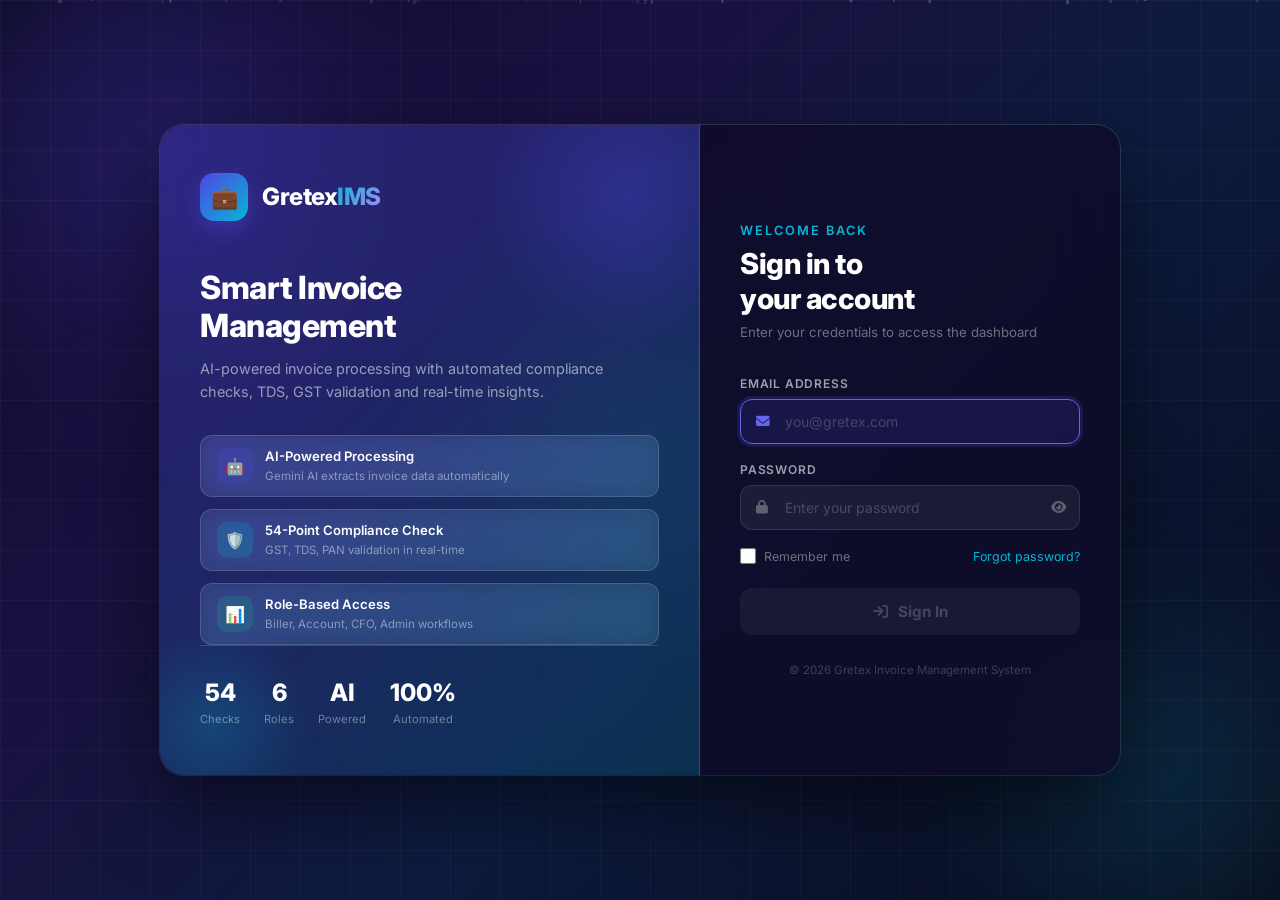
==== account.html @ a1116943 "Add files via upload" ====
<!DOCTYPE html>
<html lang="en">
<head>
  <meta charset="UTF-8"/>
  <meta name="viewport" content="width=device-width, initial-scale=1.0"/>
  <title>Account Dashboard — Gretex</title>

  <link href="https://fonts.googleapis.com/css2?family=Inter:wght@300;400;500;600;700;800&display=swap" rel="stylesheet"/>
  <link href="https://cdnjs.cloudflare.com/ajax/libs/font-awesome/6.4.0/css/all.min.css" rel="stylesheet"/>
  <link href="https://cdn.datatables.net/1.13.6/css/dataTables.bootstrap5.min.css" rel="stylesheet"/>
  <link href="css/style.css" rel="stylesheet"/>

  <style>
    /* ── Basic Section & Modals ── */
    .section { display: none; }
    .section.active { display: block; }

    .modal-box.large { max-width: 900px; }

    /* ── Invoice Detail Tabs ── */
    .detail-tabs {
      display      : flex;
      gap          : 4px;
      padding      : 16px 20px 0;
      border-bottom: 1px solid var(--gray-200);
      background   : var(--gray-50);
      flex-wrap    : wrap;
    }

    .detail-tab {
      padding      : 8px 16px;
      border-radius: 8px 8px 0 0;
      font-size    : 0.82rem;
      font-weight  : 500;
      cursor       : pointer;
      border       : 1px solid transparent;
      color        : var(--gray-600);
      transition   : var(--transition);
      background   : transparent;
    }

    .detail-tab.active {
      background         : var(--white);
      color              : var(--primary);
      border-color       : var(--gray-200);
      border-bottom-color: var(--white);
      font-weight        : 600;
    }

    .detail-tab-content { display: none; }
    .detail-tab-content.active { display: block; }

    /* ── Dashboard Layout ── */
    .dashboard-grid {
      display              : grid;
      grid-template-columns: 1fr 360px;
      gap                  : 16px;
    }

    @media (max-width: 1024px) {
      .dashboard-grid { grid-template-columns: 1fr; }
    }

    /* ── Action Buttons ── */
    .queue-action-btn {
      display      : inline-flex;
      align-items  : center;
      gap          : 5px;
      padding      : 5px 12px;
      border-radius: 6px;
      font-size    : 0.78rem;
      font-weight  : 600;
      cursor       : pointer;
      border       : none;
      transition   : opacity 0.15s, transform 0.1s;
    }

    .queue-action-btn:hover  { opacity: 0.88; transform: translateY(-1px); }
    .queue-action-btn:active { transform: translateY(0); }

    .btn-approve { background: #34a853; color: #fff; }
    .btn-reject  { background: #ea4335; color: #fff; }

    /* ── Reject Modal Textarea ── */
    #rejectReason {
      width        : 100%;
      resize       : vertical;
      font-size    : 0.85rem;
      padding      : 10px 12px;
      border       : 1.5px solid var(--gray-300);
      border-radius: 8px;
      font-family  : 'Inter', sans-serif;
      outline      : none;
      min-height   : 100px;
      transition   : border-color 0.2s;
    }

    #rejectReason:focus {
      border-color: #ea4335;
      box-shadow  : 0 0 0 3px rgba(234,67,53,0.1);
    }

    .reject-modal-header {
      background: linear-gradient(135deg, #c62828, #8b0000);
    }

    /* =========================================
       ✨ MODERN UI STYLES (UPDATED) ✨
       ========================================= */

    /* ── 1. Queue Stats Mini Row (Top Cards) ── */
    .queue-stats-row {
      display      : flex;
      gap          : 16px; 
      flex-wrap    : wrap;
      margin-bottom: 24px;
    }

    .queue-mini-stat {
      flex          : 1;
      min-width     : 120px;
      padding       : 16px 20px;
      border-radius : 12px; 
      background    : var(--white);
      border        : 1px solid rgba(0,0,0,0.05); 
      box-shadow    : 0 4px 12px rgba(0,0,0,0.03); 
      text-align    : center;
      transition    : transform 0.2s ease, box-shadow 0.2s ease;
    }

    .queue-mini-stat:hover {
      transform : translateY(-3px);
      box-shadow: 0 8px 16px rgba(0,0,0,0.06);
    }

    .queue-mini-stat .mini-val {
      font-size  : 1.8rem; 
      font-weight: 800;
      line-height: 1.2;
    }

    .queue-mini-stat .mini-label {
      font-size     : 0.8rem;
      font-weight   : 600;
      color         : var(--gray-500);
      margin-top    : 6px;
      text-transform: uppercase;
      letter-spacing: 0.5px;
    }

    .mini-val.pending  { color: #f9a825; }
    .mini-val.approved { color: #34a853; }
    .mini-val.rejected { color: #ea4335; }
    .mini-val.total    { color: var(--primary); }

    /* ── 2. Modern Filter Tabs (Pill style) ── */
    .filter-tabs {
      display      : flex;
      gap          : 6px;
      background   : var(--gray-50);
      padding      : 4px;
      border-radius: 8px;
      border       : 1px solid var(--gray-200);
    }

    .filter-tab, .filter-tab-q, .filter-tab-c {
      padding      : 6px 16px;
      border-radius: 6px;
      font-size    : 0.82rem;
      font-weight  : 500;
      cursor       : pointer;
      border       : none;
      color        : var(--gray-600);
      background   : transparent;
      transition   : all 0.2s ease;
    }

    .filter-tab:hover, .filter-tab-q:hover, .filter-tab-c:hover {
      background: rgba(0,0,0,0.04);
    }

    .filter-tab.active, .filter-tab-q.active, .filter-tab-c.active {
      background : var(--white);
      color      : var(--primary); 
      font-weight: 600;
      box-shadow : 0 2px 6px rgba(0,0,0,0.08);
    }

    /* ── 3. Table Rows & Spacing ── */
    .data-table tbody tr {
      transition: background-color 0.15s ease;
    }
    
    .data-table tbody tr:hover {
      background-color: #f8faff; 
    }

    .data-table td, .data-table th {
      padding       : 14px 16px; 
      vertical-align: middle;
    }

    /* ── 4. Soft Premium Status Badges ── */
    .queue-status-badge {
      display       : inline-flex;
      align-items   : center;
      padding       : 4px 12px;
      border-radius : 20px; 
      font-size     : 0.75rem;
      font-weight   : 600;
      letter-spacing: 0.3px;
    }

    .status-pending  { background: #fff8e1; color: #f57f17; border: 1px solid #ffe082; }
    .status-approved { background: #e8f5e9; color: #2e7d32; border: 1px solid #c8e6c9; }
    .status-rejected { background: #ffebee; color: #c62828; border: 1px solid #ffcdd2; }
    .status-sent     { background: #e3f2fd; color: #1565c0; border: 1px solid #bbdefb; }

    /* ── 5. Tracking Timeline ── */
    .tracking-wrapper {
      background: #fff;
      padding: 24px 20px 10px;
      border-radius: 12px;
      border: 1px solid var(--gray-200);
      margin-bottom: 10px;
      box-shadow: 0 2px 8px rgba(0,0,0,0.02);
    }

    .tracking-container {
      display: flex;
      justify-content: space-between;
      align-items: flex-start;
      position: relative;
      width: 100%;
    }

    .track-step {
      flex: 1;
      text-align: center;
      position: relative;
      z-index: 1;
    }

    .track-step::before {
      content: "";
      position: absolute;
      top: 15px;
      left: -50%;
      width: 100%;
      height: 3px;
      background: #e5e7eb;
      z-index: -1;
      transition: all 0.3s ease;
    }
    .track-step:first-child::before { display: none; }

    .track-icon {
      width: 32px;
      height: 32px;
      border-radius: 50%;
      background: #fff;
      border: 3px solid #e5e7eb;
      display: flex;
      align-items: center;
      justify-content: center;
      margin: 0 auto 10px;
      color: transparent; 
      font-size: 12px;
      transition: all 0.3s ease;
    }

    .track-step.completed .track-icon { background: #10b981; border-color: #10b981; color: #fff; }
    .track-step.completed::before { background: #10b981; }
    .track-step.active .track-icon { background: #4f46e5; border-color: #4f46e5; color: #fff; box-shadow: 0 0 0 4px rgba(79, 70, 229, 0.2); }
    .track-step.active::before { background: #10b981; }
    .track-step.rejected .track-icon { background: #ef4444; border-color: #ef4444; color: #fff; }
    .track-text h6 { font-size: 0.75rem; margin: 0 0 4px 0; color: var(--gray-800); font-weight: 600; }
    .track-text p { font-size: 0.65rem; margin: 0; color: var(--gray-500); line-height: 1.2; }

    .completed-card {
      background: var(--white); border: 1px solid var(--gray-200); border-radius: var(--border-radius);
      padding: 16px 20px; margin-bottom: 10px; display: flex; align-items: center; gap: 16px; cursor: pointer;
    }
    .completed-card:hover { border-color: var(--primary); }
    .completed-card.approved { border-left: 4px solid var(--secondary); }
    .completed-card.rejected { border-left: 4px solid var(--danger); }
  </style>
</head>

<body>
<div class="app-wrapper">

  <aside class="sidebar" id="sidebar"></aside>

  <div class="main-content" id="mainContent">

    <header class="app-header" id="appHeader"></header>

    <div class="page-content">

      <!-- DASHBOARD OVERVIEW -->
      <div class="section active" id="section-dashboard">

        <div class="stats-grid">
          <div class="stat-card total" style="cursor:pointer" onclick="Dashboard.showSection('invoices')">
            <div class="stat-icon"><i class="fa fa-inbox"></i></div>
            <div class="stat-info">
              <div class="stat-value" id="statTotal">--</div>
              <div class="stat-label">Total Invoices</div>
            </div>
          </div>
          <div class="stat-card pass" style="cursor:pointer" onclick="Dashboard.showSection('invoices')">
            <div class="stat-icon"><i class="fa fa-circle-check"></i></div>
            <div class="stat-info">
              <div class="stat-value" id="statPass">--</div>
              <div class="stat-label">Passed</div>
            </div>
          </div>
          <div class="stat-card review" style="cursor:pointer" onclick="Dashboard.showSection('approval')">
            <div class="stat-icon"><i class="fa fa-triangle-exclamation"></i></div>
            <div class="stat-info">
              <div class="stat-value" id="statReview">--</div>
              <div class="stat-label">Action Needed</div>
            </div>
          </div>
          <div class="stat-card fail" style="cursor:pointer" onclick="Dashboard.showSection('invoices')">
            <div class="stat-icon"><i class="fa fa-circle-xmark"></i></div>
            <div class="stat-info">
              <div class="stat-value" id="statFail">--</div>
              <div class="stat-label">Failed</div>
            </div>
          </div>
          <div class="stat-card amount">
            <div class="stat-icon"><i class="fa fa-indian-rupee-sign"></i></div>
            <div class="stat-info">
              <div class="stat-value" id="statAmount">--</div>
              <div class="stat-label">Total Amount</div>
            </div>
          </div>
        </div>

        <div class="dashboard-grid">

          <div class="card">
            <div class="card-header">
              <div class="card-title">
                <i class="fa fa-clock-rotate-left"></i> Recent Invoices
              </div>
              <button class="btn btn-ghost btn-sm" onclick="Dashboard.showSection('invoices')">
                View All <i class="fa fa-arrow-right"></i>
              </button>
            </div>
            <div class="table-wrapper">
              <table class="data-table">
                <thead>
                  <tr>
                    <th>Invoice No</th>
                    <th>Vendor</th>
                    <th>Amount</th>
                    <th>Stage</th>
                    <th></th>
                  </tr>
                </thead>
                <tbody id="recentBody">
                  <tr><td colspan="5" class="text-center" style="padding:24px;color:var(--gray-400)">
                    <i class="fa fa-spinner fa-spin"></i> Loading...
                  </td></tr>
                </tbody>
              </table>
            </div>
          </div>

          <div class="card">
            <div class="card-header">
              <div class="card-title" style="color:var(--danger)">🚩 Red Flags</div>
              <button class="btn btn-ghost btn-sm" onclick="Dashboard.showSection('redflags')">
                View All <i class="fa fa-arrow-right"></i>
              </button>
            </div>
            <div id="redFlagsPanel" style="padding:0 16px;max-height:320px;overflow-y:auto">
              <div class="text-center" style="padding:24px;color:var(--gray-400)">
                <i class="fa fa-spinner fa-spin"></i>
              </div>
            </div>
          </div>

        </div>
      </div>

      <!-- ALL INVOICES -->
      <div class="section" id="section-invoices">
        <div class="card" style="margin-bottom:16px">
          <div class="card-body" style="padding:14px 20px">
            <div style="display:flex;align-items:center;gap:12px;flex-wrap:wrap">
              <div class="filter-tabs">
                <button class="filter-tab active" data-status="ALL">All</button>
                <button class="filter-tab" data-status="Completed">✅ Completed</button>
                <button class="filter-tab" data-status="Account">⏳ At Account</button>
                <button class="filter-tab" data-status="CFO">💼 At CFO</button>
              </div>
              <div style="flex:1;min-width:200px;position:relative">
                <i class="fa fa-search" style="position:absolute;left:12px;top:50%;transform:translateY(-50%);color:var(--gray-400);pointer-events:none"></i>
                <input type="text" class="form-control" id="searchInput" autocomplete="off" placeholder="Search vendor, invoice no..." style="padding-left:36px"/>
              </div>
              <button class="btn btn-outline btn-sm" id="redFlagToggle" onclick="Dashboard.toggleRedFlagFilter()">
                🚩 Red Flags Only
              </button>
            </div>
          </div>
        </div>

        <div class="card">
          <div class="card-header">
            <div class="card-title">
              <i class="fa fa-file-invoice"></i> All Invoices
              <span id="invoiceCount" style="font-weight:400;color:var(--gray-500);font-size:0.8rem"></span>
            </div>
          </div>
          <div class="table-wrapper">
            <table class="data-table" id="invoiceTable">
              <thead>
                <tr>
                  <th>#</th><th>Date</th><th>Invoice No</th><th>Vendor</th><th>Description</th>
                  <th>Basic Amt</th><th>TDS</th><th>Payable</th><th>Type</th><th>🚩</th><th>Current Stage</th><th>Action</th>
                </tr>
              </thead>
              <tbody id="invoiceBody">
                <tr><td colspan="12" class="text-center" style="padding:32px;color:var(--gray-400)">
                  <i class="fa fa-spinner fa-spin"></i> Loading invoices...
                </td></tr>
              </tbody>
            </table>
          </div>
          <div style="padding:12px 20px;border-top:1px solid var(--gray-200);display:flex;justify-content:space-between;align-items:center">
            <span id="tableInfo" style="font-size:0.78rem;color:var(--gray-500)"></span>
            <div id="tablePagination" style="display:flex;gap:6px"></div>
          </div>
        </div>
      </div>

      <!-- APPROVAL QUEUE -->
      <div class="section" id="section-approval">
        <div class="queue-stats-row" id="queueStatsRow">
          <div class="queue-mini-stat"><div class="mini-val total" id="qStatTotal">--</div><div class="mini-label">Total</div></div>
          <div class="queue-mini-stat"><div class="mini-val pending" id="qStatPending">--</div><div class="mini-label">Pending Action</div></div>
          <div class="queue-mini-stat"><div class="mini-val approved" id="qStatApproved">--</div><div class="mini-label">Approved</div></div>
          <div class="queue-mini-stat"><div class="mini-val rejected" id="qStatRejected">--</div><div class="mini-label">Rejected</div></div>
        </div>

        <div class="card" style="margin-bottom:16px">
          <div class="card-body" style="padding:14px 20px">
            <div style="display:flex;align-items:center;gap:12px;flex-wrap:wrap">
              <div class="filter-tabs">
                <button class="filter-tab-q active" data-status="ALL">All</button>
                <button class="filter-tab-q" data-status="Pending">⏳ Pending</button>
                <button class="filter-tab-q" data-status="Approved">✅ Approved</button>
                <button class="filter-tab-q" data-status="Rejected">❌ Rejected</button>
              </div>
              <div style="flex:1;min-width:200px;position:relative">
                <i class="fa fa-search" style="position:absolute;left:12px;top:50%;transform:translateY(-50%);color:var(--gray-400);pointer-events:none"></i>
                <input type="text" class="form-control" id="queueSearchInput" autocomplete="off" placeholder="Search vendor, invoice no..." style="padding-left:36px"/>
              </div>
              <button class="btn btn-outline btn-sm" onclick="Dashboard.loadApprovalQueue()">
                <i class="fa fa-rotate-right"></i> Refresh
              </button>
            </div>
          </div>
        </div>

        <div class="card">
          <div class="card-header">
            <div class="card-title">
              <i class="fa fa-list-check"></i> Approval Queue
              <span id="queueCount" style="font-weight:400;color:var(--gray-500);font-size:0.8rem"></span>
            </div>
            <div style="font-size:0.78rem;color:var(--gray-500)">Pending invoices require your action</div>
          </div>
          <!-- Updated Table Wrapper for Scrolling -->
          <div class="table-wrapper" style="max-height: 60vh; overflow-y: auto;">
            <table class="data-table" id="queueTable">
              <thead style="position: sticky; top: 0; z-index: 10;">
                <tr>
                  <th>#</th><th>Invoice No</th><th>Vendor</th><th>Basic Amt</th><th>TDS</th>
                  <th>Final Payable</th><th>🚩</th><th>Queue Status</th><th>Actions</th>
                </tr>
              </thead>
              <tbody id="queueBody">
                <tr><td colspan="9" class="text-center" style="padding:32px;color:var(--gray-400)">
                  <i class="fa fa-spinner fa-spin"></i> Loading queue...
                </td></tr>
              </tbody>
            </table>
          </div>
          <!-- New Pagination Controls -->
          <div style="padding:12px 20px;border-top:1px solid var(--gray-200);display:flex;justify-content:space-between;align-items:center;flex-wrap:wrap;gap:10px;background:var(--white);border-radius:0 0 12px 12px;">
            <div style="display:flex;align-items:center;gap:10px;">
              <span style="font-size:0.78rem;color:var(--gray-500)">Rows per page:</span>
              <select id="queuePageSize" style="font-size:0.78rem;padding:4px 8px;border-radius:6px;border:1px solid var(--gray-300);outline:none;cursor:pointer;" onchange="Dashboard.changeQueuePageSize(this.value)">
                <option value="10">10</option>
                <option value="15" selected>15</option>
                <option value="20">20</option>
                <option value="30">30</option>
                <option value="50">50</option>
                <option value="100">100</option>
              </select>
              <span id="queueTableInfo" style="font-size:0.78rem;color:var(--gray-500);margin-left:10px;"></span>
            </div>
            <div id="queueTablePagination" style="display:flex;gap:6px"></div>
          </div>
        </div>
      </div>

      <!-- COMPLETED -->
      <div class="section" id="section-completed">
        <div style="display:grid;grid-template-columns:1fr 1fr;gap:16px;margin-bottom:16px">
          <div class="card">
            <div class="card-body" style="display:flex;align-items:center;gap:16px;padding:20px">
              <div style="width:52px;height:52px;border-radius:12px;background:#e8f5e9;display:flex;align-items:center;justify-content:center;font-size:1.5rem">✅</div>
              <div>
                <div style="font-size:2rem;font-weight:800;color:var(--secondary)" id="completedApproved">--</div>
                <div style="font-size:0.8rem;color:var(--gray-500)">Bills Approved by You</div>
              </div>
            </div>
          </div>
          <div class="card">
            <div class="card-body" style="display:flex;align-items:center;gap:16px;padding:20px">
              <div style="width:52px;height:52px;border-radius:12px;background:#ffebee;display:flex;align-items:center;justify-content:center;font-size:1.5rem">❌</div>
              <div>
                <div style="font-size:2rem;font-weight:800;color:var(--danger)" id="completedRejected">--</div>
                <div style="font-size:0.8rem;color:var(--gray-500)">Bills Rejected by You</div>
              </div>
            </div>
          </div>
        </div>
        <div class="card" style="margin-bottom:16px">
          <div class="card-body" style="padding:14px 20px">
            <div style="display:flex;gap:8px;flex-wrap:wrap">
              <button class="filter-tab-c active" data-cstatus="ALL" onclick="Dashboard.filterCompleted(this)">All</button>
              <button class="filter-tab-c" data-cstatus="Approved" onclick="Dashboard.filterCompleted(this)">✅ Approved</button>
              <button class="filter-tab-c" data-cstatus="Rejected" onclick="Dashboard.filterCompleted(this)">❌ Rejected</button>
            </div>
          </div>
        </div>
        <div class="card">
          <div class="card-header">
            <div class="card-title">
              <i class="fa fa-flag-checkered"></i> Your Processed Bills
              <span id="completedCount" style="font-weight:400;color:var(--gray-500);font-size:0.8rem"></span>
            </div>
          </div>
          <div id="completedList" style="padding:16px">
            <div class="text-center" style="padding:32px;color:var(--gray-400)">
              <i class="fa fa-spinner fa-spin"></i> Loading...
            </div>
          </div>
        </div>
      </div>

      <!-- RED FLAGS -->
      <div class="section" id="section-redflags">
        <div class="card">
          <div class="card-header">
            <div class="card-title" style="color:var(--danger)">
              🚩 Red Flag Invoices <span id="redFlagCount" style="font-weight:400;color:var(--gray-500);font-size:0.8rem"></span>
            </div>
          </div>
          <div class="table-wrapper">
            <table class="data-table">
              <thead>
                <tr>
                  <th>Invoice No</th><th>Vendor</th><th>Amount</th><th>Red Flags</th><th>Stage</th><th>Date</th><th>Action</th>
                </tr>
              </thead>
              <tbody id="redFlagBody">
                <tr><td colspan="7" class="text-center" style="padding:32px;color:var(--gray-400)">
                  <i class="fa fa-spinner fa-spin"></i> Loading...
                </td></tr>
              </tbody>
            </table>
          </div>
        </div>
      </div>

      <!-- DETAILED SUMMARY SECTION -->
      <div class="section" id="section-summary">
        <div class="dashboard-grid" style="grid-template-columns: repeat(auto-fit, minmax(230px, 1fr)); margin-bottom: 16px;">
          <div class="card">
            <div class="card-body" style="padding: 20px; text-align: center;">
              <div style="font-size: 0.85rem; color: var(--gray-500); text-transform: uppercase; font-weight: 600;">Total Invoices</div>
              <div style="font-size: 2rem; font-weight: 800; color: var(--primary); margin-top: 8px;" id="sumTotalCount">0</div>
            </div>
          </div>
          <div class="card">
            <div class="card-body" style="padding: 20px; text-align: center;">
              <div style="font-size: 0.85rem; color: var(--gray-500); text-transform: uppercase; font-weight: 600;">Total Amount</div>
              <div style="font-size: 1.8rem; font-weight: 800; color: var(--gray-800); margin-top: 8px;" id="sumTotalAmount">₹0</div>
            </div>
          </div>
          <div class="card">
            <div class="card-body" style="padding: 20px; text-align: center;">
              <div style="font-size: 0.85rem; color: var(--gray-500); text-transform: uppercase; font-weight: 600;">Approved Value</div>
              <div style="font-size: 1.8rem; font-weight: 800; color: #34a853; margin-top: 8px;" id="sumApprovedAmount">₹0</div>
            </div>
          </div>
          <div class="card">
            <div class="card-body" style="padding: 20px; text-align: center;">
              <div style="font-size: 0.85rem; color: var(--gray-500); text-transform: uppercase; font-weight: 600;">Pending Value</div>
              <div style="font-size: 1.8rem; font-weight: 800; color: #f9a825; margin-top: 8px;" id="sumPendingAmount">₹0</div>
            </div>
          </div>
        </div>

        <div class="card">
          <div class="card-header">
            <div class="card-title"><i class="fa fa-chart-pie"></i> Vendor-wise Summary</div>
          </div>
          <div class="table-wrapper" style="max-height: 50vh; overflow-y: auto;">
            <table class="data-table">
              <thead style="position: sticky; top: 0; z-index: 10;">
                <tr>
                  <th>Vendor Name</th>
                  <th style="text-align:center;">Total Invoices</th>
                  <th style="text-align:center;">Approved</th>
                  <th style="text-align:center;">Pending/Other</th>
                  <th style="text-align:right;">Total Value</th>
                </tr>
              </thead>
              <tbody id="summaryVendorBody">
                <tr><td colspan="5" class="text-center" style="padding: 32px; color: var(--gray-400);"><i class="fa fa-spinner fa-spin"></i> Generating summary...</td></tr>
              </tbody>
            </table>
          </div>
        </div>
      </div>

      <!-- PROFILE -->
      <div class="section" id="section-profile">
        <div class="card" style="max-width:500px">
          <div class="card-header">
            <div class="card-title"><i class="fa fa-user"></i> My Profile</div>
          </div>
          <div class="card-body" id="profileBody">
            <div class="text-center" style="padding:24px;color:var(--gray-400)"><i class="fa fa-spinner fa-spin"></i></div>
          </div>
        </div>
      </div>

      <!-- PASSWORD -->
      <div class="section" id="section-password">
        <div class="card" style="max-width:440px">
          <div class="card-header">
            <div class="card-title"><i class="fa fa-lock"></i> Change Password</div>
          </div>
          <div class="card-body">
            <div class="form-group">
              <label class="form-label">Current Password</label>
              <input type="password" class="form-control" id="oldPassword" placeholder="Enter current password"/>
            </div>
            <div class="form-group">
              <label class="form-label">New Password</label>
              <input type="password" class="form-control" id="newPassword" placeholder="Min 6 characters"/>
            </div>
            <div class="form-group">
              <label class="form-label">Confirm New Password</label>
              <input type="password" class="form-control" id="confirmPassword" placeholder="Re-enter new password"/>
            </div>
            <button class="btn btn-primary w-100" onclick="Dashboard.changePassword()">
              <i class="fa fa-key"></i> Update Password
            </button>
          </div>
        </div>
      </div>

    </div>
  </div>
</div>

<!-- INVOICE DETAIL MODAL -->
<div class="modal-overlay" id="detailModal">
  <div class="modal-box large">
    <div class="modal-header" style="background:linear-gradient(135deg,#1a73e8,#0d47a1)">
      <h5 class="modal-title" style="color:#fff;display:flex;align-items:center;gap:8px">
        <i class="fa fa-file-invoice"></i> Invoice —
        <span id="modalInvoiceNo"></span><span id="modalStatus" style="margin-left:8px"></span>
      </h5>
      <button class="modal-close" onclick="Dashboard.closeModal()">✕</button>
    </div>

    <div id="modalTrackingTimeline" style="padding: 20px 20px 0; background: var(--white);"></div>

    <div class="detail-tabs">
      <button class="detail-tab active" data-tab="tab-attachment" onclick="Dashboard.switchTab(this, 'tab-attachment')">📎 Attachment</button>
      <button class="detail-tab" data-tab="tab-accounting" onclick="Dashboard.switchTab(this, 'tab-accounting')">📊 Accounting</button>
      <button class="detail-tab" data-tab="tab-tds" onclick="Dashboard.switchTab(this, 'tab-tds')">💰 TDS</button>
      <button class="detail-tab" data-tab="tab-gst" onclick="Dashboard.switchTab(this, 'tab-gst')">🧾 GST</button>
      <button class="detail-tab" data-tab="tab-process" onclick="Dashboard.switchTab(this, 'tab-process')">⚙️ Process</button>
      <button class="detail-tab" data-tab="tab-flags" onclick="Dashboard.switchTab(this, 'tab-flags')">🚩 Red Flags</button>
    </div>

    <div style="max-height:55vh;overflow-y:auto;background:var(--white);">
      <div class="detail-tab-content active" id="tab-attachment"></div>
      <div class="detail-tab-content" id="tab-accounting"></div>
      <div class="detail-tab-content" id="tab-tds"></div>
      <div class="detail-tab-content" id="tab-gst"></div>
      <div class="detail-tab-content" id="tab-process"></div>
      <div class="detail-tab-content" id="tab-flags"></div>
    </div>

    <div class="modal-footer" style="display: flex; justify-content: flex-end; gap: 10px;">
      <a id="driveLink" href="#" target="_blank" class="btn btn-outline btn-sm" style="display:none">
        <i class="fa fa-file-pdf"></i> View Original
      </a>
      
      <button class="btn btn-sm" id="modalApproveBtn" onclick="Dashboard.approveFromModal()" style="display:none; background:#34a853; color:#fff; border:none; font-weight:600; padding:6px 14px; border-radius:6px;">
        <i class="fa fa-check"></i> Approve
      </button>
      <button class="btn btn-sm" id="modalRejectBtn" onclick="Dashboard.rejectFromModal()" style="display:none; background:#ea4335; color:#fff; border:none; font-weight:600; padding:6px 14px; border-radius:6px;">
        <i class="fa fa-xmark"></i> Reject
      </button>
      
      <button class="btn btn-ghost btn-sm" onclick="Dashboard.closeModal()">
        <i class="fa fa-xmark"></i> Close
      </button>
    </div>
  </div>
</div>

<!-- REJECT MODAL -->
<div class="modal-overlay" id="rejectModal">
  <div class="modal-box" style="max-width:440px">
    <div class="modal-header reject-modal-header">
      <h5 class="modal-title" style="color:#fff;display:flex;align-items:center;gap:8px">
        <i class="fa fa-circle-xmark"></i> Reject Invoice
        <span id="rejectModalInvoiceNo" style="font-size:0.85rem;opacity:0.85;margin-left:4px"></span>
      </h5>
      <button class="modal-close" onclick="Dashboard.closeRejectModal()">✕</button>
    </div>
    <div style="padding:20px">
      <p style="font-size:0.85rem;color:var(--gray-600);margin-bottom:14px;line-height:1.5">
        <i class="fa fa-circle-info" style="color:#ea4335;margin-right:6px"></i>
        This invoice will be <strong>stopped here</strong> and not forwarded to CFO.
      </p>
      <label class="form-label" style="font-size:0.8rem;font-weight:600;color:var(--gray-700);margin-bottom:6px;display:block">
        Rejection Reason <span style="color:#ea4335">*</span>
      </label>
      <textarea id="rejectReason" placeholder="e.g. Missing vendor PAN..." rows="4"></textarea>
      <div id="rejectReasonError" style="display:none;color:#ea4335;font-size:0.78rem;margin-top:6px">
        <i class="fa fa-triangle-exclamation"></i> Rejection reason is required.
      </div>
    </div>
    <div class="modal-footer">
      <button class="btn btn-sm" id="confirmRejectBtn" style="background:#ea4335;color:#fff;padding:7px 18px;font-weight:600;border:none;border-radius:7px;cursor:pointer" onclick="Dashboard.confirmReject()">
        <i class="fa fa-circle-xmark"></i> Confirm Reject
      </button>
      <button class="btn btn-ghost btn-sm" onclick="Dashboard.closeRejectModal()"><i class="fa fa-xmark"></i> Cancel</button>
    </div>
  </div>
</div>

<!-- APPROVE MODAL -->
<div class="modal-overlay" id="approveModal">
  <div class="modal-box" style="max-width:440px">
    <div class="modal-header" style="background: linear-gradient(135deg, #34a853, #1b5e20);">
      <h5 class="modal-title" style="color:#fff;display:flex;align-items:center;gap:8px">
        <i class="fa fa-check-circle"></i> Approve Invoice
        <span id="approveModalInvoiceNo" style="font-size:0.85rem;opacity:0.85;margin-left:4px"></span>
      </h5>
      <button class="modal-close" onclick="Dashboard.closeApproveModal()">✕</button>
    </div>
    <div style="padding:20px">
      <p style="font-size:0.85rem;color:var(--gray-600);margin-bottom:14px;line-height:1.5">
        <i class="fa fa-circle-info" style="color:#34a853;margin-right:6px"></i>
        This invoice will be <strong>approved</strong> and forwarded to the CFO.
      </p>
      <label class="form-label" style="font-size:0.8rem;font-weight:600;color:var(--gray-700);margin-bottom:6px;display:block">
        Approval Remark / Note
      </label>
      <textarea id="approveReason" placeholder="e.g. All documents verified, amounts match..." rows="3" style="width:100%;resize:vertical;font-size:0.85rem;padding:10px 12px;border:1.5px solid var(--gray-300);border-radius:8px;font-family:'Inter', sans-serif;outline:none;transition:border-color 0.2s;"></textarea>
    </div>
    <div class="modal-footer">
      <button class="btn btn-sm" id="confirmApproveBtn" style="background:#34a853;color:#fff;padding:7px 18px;font-weight:600;border:none;border-radius:7px;cursor:pointer" onclick="Dashboard.confirmApprove()">
        <i class="fa fa-check"></i> Confirm Approve
      </button>
      <button class="btn btn-ghost btn-sm" onclick="Dashboard.closeApproveModal()"><i class="fa fa-xmark"></i> Cancel</button>
    </div>
  </div>
</div>

<script src="https://code.jquery.com/jquery-3.7.0.min.js"></script>
<script src="https://cdn.datatables.net/1.13.6/js/jquery.dataTables.min.js"></script>
<script src="js/api.js"></script>
<script src="js/sidebar.js"></script>

<script>
const Dashboard = {
  invoices     : [],
  redFlagFilter: false,
  currentRow   : null,
  currentPage  : 1,
  pageSize     : 15,
  filteredData : [],

  queueData        : [],
  queueFiltered    : [],
  queueCurrentPage : 1, // New Pagination Variable
  queuePageSize    : 15, // New Pagination Variable
  pendingRejectRow : null,
  pendingRejectInvoiceNo: "",
  
  pendingApproveRow : null,
  pendingApproveInvoiceNo: "",

  generateTrackingTimeline(inv) {
    const steps = [
      { key: "Received", label: "Received",    date: inv["Timestamp"],       icon: "fa-envelope" },
      { key: "Biller",   label: "Biller",      date: inv["Biller_Send_At"],  icon: "fa-user-check", statusCol: "" },
      { key: "Account",  label: "Account",     date: inv["Account_Send_At"], icon: "fa-calculator", statusCol: inv["Account_Status"] },
      { key: "CFO",      label: "CFO",         date: inv["CFO_Send_At"],     icon: "fa-briefcase",  statusCol: inv["CFO_Status"] },
      { key: "Admin",    label: "Admin",       date: inv["Admin_Send_At"],   icon: "fa-user-shield",statusCol: inv["Admin_Status"] },
      { key: "SA",       label: "Super Admin", date: inv["SA_Approved_At"],  icon: "fa-crown",      statusCol: inv["SA_Status"] }
    ];
    const currentStage = inv["Current_Stage"] || "New";
    let hasRejected = steps.some(s => s.statusCol && s.statusCol.includes("Rejected"));
    let stageReached = false;
    let html = `<div class="tracking-wrapper"><div class="tracking-container">`;
    steps.forEach((step) => {
      let statusClass = "";
      let iconHtml = `<i class="fa ${step.icon}"></i>`;
      let dateText = step.date ? step.date : "Pending...";
      if ((step.date && step.date !== "") || (step.statusCol && step.statusCol.includes("Approved")) || (step.statusCol && step.statusCol.includes("Rejected"))) {
        if (!step.date || step.date === "") dateText = "Done";
        statusClass = "completed"; iconHtml = `<i class="fa fa-check"></i>`; 
        if (step.statusCol && step.statusCol.includes("Rejected")) {
          statusClass = "rejected"; iconHtml = `<i class="fa fa-times"></i>`;
        }
      } else {
        if (!stageReached && !hasRejected && currentStage !== "Completed") {
          statusClass = "active"; stageReached = true; 
        }
      }
      html += `
        <div class="track-step ${statusClass}">
          <div class="track-icon">${iconHtml}</div>
          <div class="track-text"><h6>${step.label}</h6><p>${dateText}</p></div>
        </div>`;
    });
    html += `</div></div>`;
    return html;
  },

  async init() {
    Auth.requireRole("Account");
    Header.render("Dashboard");
    Sidebar.init("dashboard");

    await Dashboard.loadDashboardData();

    const hash = window.location.hash.replace("#", "");
    if (hash) Dashboard.showSection(hash);

    document.getElementById("searchInput")?.addEventListener("input", Utils.debounce(() => Dashboard.filterInvoices(), 400));
    document.querySelectorAll(".filter-tab[data-status]").forEach(btn => {
      btn.addEventListener("click", function () {
        document.querySelectorAll(".filter-tab[data-status]").forEach(b => b.classList.remove("active"));
        this.classList.add("active");
        Dashboard.currentPage = 1;
        Dashboard.filterInvoices();
      });
    });
  },

  showSection(id) {
    document.querySelectorAll(".section").forEach(s => s.classList.remove("active"));
    document.getElementById(`section-${id}`)?.classList.add("active");

    const titles = { dashboard: "Dashboard", invoices : "All Invoices", approval : "Approval Queue", redflags : "Red Flags", completed: "Completed Bills", summary: "Summary Report", profile: "My Profile", password : "Change Password" };
    Header.setTitle(titles[id] || "Dashboard");
    Sidebar.setActive(id);

    if (id === "approval") Dashboard.loadApprovalQueue();
    if (id === "completed") Dashboard.loadCompletedSection();
    if (id === "summary") Dashboard.loadSummary();
    if (id === "profile") Dashboard.loadProfile();
  },

  switchTab(btn, tabId) {
    document.querySelectorAll(".detail-tab").forEach(b => b.classList.remove("active"));
    document.querySelectorAll(".detail-tab-content").forEach(c => c.classList.remove("active"));
    btn.classList.add("active");
    const targetContent = document.getElementById(tabId);
    if (targetContent) targetContent.classList.add("active");
  },

  async loadDashboardData() {
    try {
      const statsRes = await API.dashboard.getStats();
      if (statsRes?.success) {
        const d = statsRes.data;
        const setSafe = (id, val) => { const el = document.getElementById(id); if (el) el.textContent = val; };
        setSafe("statTotal",  d.invoiceStats?.total  || d.total  || 0);
        setSafe("statPass",   d.invoiceStats?.pass   || d.pass   || 0);
        setSafe("statReview", d.invoiceStats?.review || d.review || 0);
        setSafe("statFail",   d.invoiceStats?.fail   || d.fail   || 0);
        setSafe("statAmount", Utils.formatCurrency(d.invoiceStats?.totalAmount || d.totalAmount || 0));
      }
    } catch(e) { console.error("Stats Error", e); }

    try {
      const invRes = await API.invoices.getAll();
      if (invRes?.success) {
        Dashboard.invoices = invRes.data.invoices || [];
        Dashboard.filteredData = [...Dashboard.invoices];
        Dashboard.renderTable();

        const recent = [...Dashboard.invoices].reverse().slice(0, 5);
        const rBody = document.getElementById("recentBody");
        if (recent.length === 0) {
          if (rBody) rBody.innerHTML = `<tr><td colspan="5" class="text-center" style="padding:24px;color:var(--gray-400)">No invoices yet</td></tr>`;
        } else {
          if (rBody) rBody.innerHTML = recent.map(inv => `
            <tr style="cursor:pointer" onclick="Dashboard.openDetail(${inv.rowIndex})">
              <td><strong style="font-size:0.83rem">${inv["A13. Invoice Number"] || "—"}</strong></td>
              <td style="font-size:0.82rem">${Utils.truncate(inv["A14. Vendor Name"], 18)}</td>
              <td style="font-size:0.83rem">${Utils.formatCurrency(inv["A20. Basic Amount"])}</td>
              <td>${Utils.statusBadge(inv["Current_Stage"])}</td>
              <td><button class="btn btn-ghost btn-sm" onclick="event.stopPropagation(); Dashboard.openDetail(${inv.rowIndex})"><i class="fa fa-eye"></i></button></td>
            </tr>`).join("");
        }

        const flagged = Dashboard.invoices.filter(i => i["🚩 Red Flags"] && i["🚩 Red Flags"].trim() !== "");
        const fPanel = document.getElementById("redFlagsPanel");
        if (flagged.length === 0) {
          if (fPanel) fPanel.innerHTML = `<div class="empty-state" style="padding:24px 0"><div class="empty-icon">✅</div><div class="empty-title">No red flags!</div></div>`;
        } else {
          if (fPanel) fPanel.innerHTML = flagged.slice(0, 8).map(inv => `
            <div style="padding:10px 0;border-bottom:1px solid var(--gray-100);cursor:pointer" onclick="Dashboard.openDetail(${inv.rowIndex})">
              <div style="display:flex;justify-content:space-between;align-items:center;margin-bottom:3px">
                <strong style="font-size:0.83rem">${inv["A13. Invoice Number"] || "—"}</strong>${Utils.statusBadge(inv["Current_Stage"])}
              </div>
              <div style="font-size:0.78rem;color:var(--gray-600)">${Utils.truncate(inv["A14. Vendor Name"], 24)}</div>
              <div style="font-size:0.72rem;color:var(--danger);margin-top:3px">🚩 ${Utils.truncate(inv["🚩 Red Flags"], 48)}</div>
            </div>`).join("");
        }
        Dashboard.loadRedFlagTableLocally(flagged);
      }
    } catch(e) { console.error("Invoice Error", e); }
  },

  filterInvoices() {
    const status  = document.querySelector(".filter-tab[data-status].active")?.dataset.status || "ALL";
    const search  = document.getElementById("searchInput")?.value.toLowerCase() || "";
    const redOnly = Dashboard.redFlagFilter;

    let filtered = [...Dashboard.invoices];
    if (status !== "ALL") {
      filtered = filtered.filter(i => {
        if (status === "Completed") return i["Current_Stage"] === "Completed";
        return i["Current_Stage"] === status;
      });
    }
    if (search) filtered = filtered.filter(i => (i["A14. Vendor Name"]||"").toLowerCase().includes(search) || (i["A13. Invoice Number"]||"").toLowerCase().includes(search) || (i["A16. Bill Description"]||"").toLowerCase().includes(search));
    if (redOnly) filtered = filtered.filter(i => i["🚩 Red Flags"] && i["🚩 Red Flags"].trim() !== "");

    Dashboard.filteredData = filtered;
    Dashboard.currentPage  = 1;
    Dashboard.renderTable();
  },

  renderTable() {
    const tbody  = document.getElementById("invoiceBody");
    const count  = document.getElementById("invoiceCount");
    const total  = Dashboard.filteredData.length;
    const start  = (Dashboard.currentPage - 1) * Dashboard.pageSize;
    const end    = Math.min(start + Dashboard.pageSize, total);
    const page   = Dashboard.filteredData.slice(start, end);

    if(count) count.textContent = `(${total} records)`;

    if (total === 0) {
      if(tbody) tbody.innerHTML = `<tr><td colspan="12" class="text-center" style="padding:32px;color:var(--gray-400)">📭 No invoices found</td></tr>`;
      Dashboard.renderPagination(0, 0); return;
    }

    if(tbody) tbody.innerHTML = page.map((inv, i) => `
      <tr style="cursor:pointer" onclick="Dashboard.openDetail(${inv.rowIndex})">
        <td style="color:var(--gray-400);font-size:0.75rem">${start + i + 1}</td>
        <td style="white-space:nowrap;font-size:0.8rem">${inv["Timestamp"] || inv["A12. Invoice Date"] || "—"}</td>
        <td><strong style="font-size:0.83rem">${inv["A13. Invoice Number"] || "—"}</strong></td>
        <td style="font-size:0.82rem">${Utils.truncate(inv["A14. Vendor Name"], 18)}</td>
        <td style="color:var(--gray-500);font-size:0.78rem">${Utils.truncate(inv["A16. Bill Description"], 22)}</td>
        <td style="font-size:0.83rem">${Utils.formatCurrency(inv["A20. Basic Amount"])}</td>
        <td>${inv["B1. TDS Applicable"] === "Yes" ? `<span style="color:var(--warning);font-weight:600;font-size:0.82rem">${Utils.formatCurrency(inv["B8. TDS Amount"])}</span>` : `<span style="color:var(--gray-300);font-size:0.8rem">N/A</span>`}</td>
        <td><strong style="font-size:0.83rem">${Utils.formatCurrency(inv["D1. Final Payable Amt"])}</strong></td>
        <td><span class="badge ${inv["A21. Invoice Type"] === 'Proforma' ? 'badge-warning' : 'badge-info'}" style="font-size:0.68rem">${inv["A21. Invoice Type"] || "—"}</span></td>
        <td>${inv["🚩 Red Flags"] && inv["🚩 Red Flags"] !== "" ? `<span style="color:var(--danger);font-size:0.78rem;font-weight:600;cursor:pointer" title="${inv["🚩 Red Flags"]}">🚩 ${inv["🚩 Red Flags"].split("|").length}</span>` : `<span style="color:var(--gray-200)">—</span>`}</td>
        <td>${Utils.statusBadge(inv["Current_Stage"])}</td>
        <td><button class="btn btn-ghost btn-sm" onclick="event.stopPropagation(); Dashboard.openDetail(${inv.rowIndex})" title="View Details"><i class="fa fa-eye"></i></button></td>
      </tr>
    `).join("");
    Dashboard.renderPagination(total, end);
  },

  renderPagination(total, end) {
    const info = document.getElementById("tableInfo");
    const pagDiv = document.getElementById("tablePagination");
    if(!info || !pagDiv) return;

    const pages = Math.ceil(total / Dashboard.pageSize);
    const start = (Dashboard.currentPage - 1) * Dashboard.pageSize + 1;

    info.textContent = total > 0 ? `Showing ${start}–${end} of ${total}` : "";
    if (pages <= 1) { pagDiv.innerHTML = ""; return; }

    let html = `<button class="btn btn-ghost btn-sm" ${Dashboard.currentPage === 1 ? "disabled" : ""} onclick="Dashboard.goPage(${Dashboard.currentPage - 1})"><i class="fa fa-chevron-left"></i></button>`;
    for (let i = 1; i <= pages; i++) {
      if (i === 1 || i === pages || (i >= Dashboard.currentPage - 1 && i <= Dashboard.currentPage + 1)) {
        html += `<button class="btn btn-sm ${i === Dashboard.currentPage ? 'btn-primary' : 'btn-ghost'}" onclick="Dashboard.goPage(${i})">${i}</button>`;
      } else if (i === Dashboard.currentPage - 2 || i === Dashboard.currentPage + 2) {
        html += `<span style="padding:0 4px;color:var(--gray-400)">...</span>`;
      }
    }
    html += `<button class="btn btn-ghost btn-sm" ${Dashboard.currentPage === pages ? "disabled" : ""} onclick="Dashboard.goPage(${Dashboard.currentPage + 1})"><i class="fa fa-chevron-right"></i></button>`;
    pagDiv.innerHTML = html;
  },

  goPage(page) {
    const pages = Math.ceil(Dashboard.filteredData.length / Dashboard.pageSize);
    if (page < 1 || page > pages) return;
    Dashboard.currentPage = page;
    Dashboard.renderTable();
    document.getElementById("section-invoices")?.scrollIntoView({ behavior: "smooth", block: "start" });
  },

  toggleRedFlagFilter() {
    Dashboard.redFlagFilter = !Dashboard.redFlagFilter;
    const btn = document.getElementById("redFlagToggle");
    btn.className = Dashboard.redFlagFilter ? "btn btn-danger btn-sm" : "btn btn-outline btn-sm";
    Dashboard.filterInvoices();
  },

  loadRedFlagTableLocally(flaggedData) {
    const tbody = document.getElementById("redFlagBody");
    const count = document.getElementById("redFlagCount");
    if(!tbody) return;

    if (flaggedData.length === 0) {
      if(count) count.textContent = "(0 flagged)";
      tbody.innerHTML = `<tr><td colspan="7" class="text-center" style="padding:32px"><div class="empty-state"><div class="empty-icon">✅</div><div class="empty-title">No red flags!</div></div></td></tr>`;
      return;
    }
    
    if(count) count.textContent = `(${flaggedData.length} flagged)`;
    tbody.innerHTML = flaggedData.map(inv => `
      <tr style="cursor:pointer" onclick="Dashboard.openDetail(${inv.rowIndex})">
        <td><strong>${inv["A13. Invoice Number"] || "—"}</strong></td>
        <td>${Utils.truncate(inv["A14. Vendor Name"], 20)}</td>
        <td>${Utils.formatCurrency(inv["A20. Basic Amount"])}</td>
        <td>${(inv["🚩 Red Flags"] || "").split("|").map(f => `<div class="red-flag-item" style="margin-bottom:4px">🚩 ${f.trim()}</div>`).join("")}</td>
        <td>${Utils.statusBadge(inv["Current_Stage"])}</td>
        <td style="white-space:nowrap;font-size:0.8rem">${inv["Timestamp"] || "—"}</td>
        <td><button class="btn btn-ghost btn-sm" onclick="event.stopPropagation(); Dashboard.openDetail(${inv.rowIndex})"><i class="fa fa-eye"></i> Read View</button></td>
      </tr>`).join("");
  },

  async loadApprovalQueue() {
    const tbody = document.getElementById("queueBody");
    tbody.innerHTML = `<tr><td colspan="9" class="text-center" style="padding:32px;color:var(--gray-400)"><i class="fa fa-spinner fa-spin"></i> Loading queue...</td></tr>`;

    const res = await API.account.getQueue();
    if (!res?.success) {
      tbody.innerHTML = `<tr><td colspan="9" class="text-center" style="padding:32px;color:var(--gray-400)">Failed to load queue.</td></tr>`;
      return;
    }
    Dashboard.queueData     = res.data.queue || [];
    Dashboard.queueFiltered = [...Dashboard.queueData];
    Dashboard.queueCurrentPage = 1; // Reset to page 1 on load
    Dashboard.updateQueueStats();
    Dashboard.renderQueue();

    const input = document.getElementById("queueSearchInput");
    if (input && !input._qBound) {
      input._qBound = true;
      input.addEventListener("input", Utils.debounce(() => Dashboard.filterQueue(), 350));
    }
    document.querySelectorAll(".filter-tab-q").forEach(btn => {
      if (!btn._qBound) {
        btn._qBound = true;
        btn.addEventListener("click", function () {
          document.querySelectorAll(".filter-tab-q").forEach(b => b.classList.remove("active"));
          this.classList.add("active");
          Dashboard.filterQueue();
        });
      }
    });
  },

  updateQueueStats() {
    const data     = Dashboard.queueData;
    const total    = data.length;
    const pending  = data.filter(i => (i["Approval Status"] || "Pending") === "Pending").length;
    const approved = data.filter(i => i["Approval Status"] === "Approved").length;
    const rejected = data.filter(i => i["Approval Status"] === "Rejected").length;
    const safe = (id, val) => { const el = document.getElementById(id); if (el) el.textContent = val; };
    safe("qStatTotal",    total);
    safe("qStatPending",  pending);
    safe("qStatApproved", approved);
    safe("qStatRejected", rejected);
  },

  filterQueue() {
    const status = document.querySelector(".filter-tab-q.active")?.dataset.status || "ALL";
    const search = (document.getElementById("queueSearchInput")?.value || "").toLowerCase();
    let filtered = [...Dashboard.queueData];
    if (status !== "ALL") filtered = filtered.filter(i => (i["Approval Status"] || "Pending") === status);
    if (search) filtered = filtered.filter(i => (i["A13. Invoice Number"] || "").toLowerCase().includes(search) || (i["A14. Vendor Name"] || "").toLowerCase().includes(search));
    Dashboard.queueFiltered = filtered;
    Dashboard.queueCurrentPage = 1; // 👈 Reset filter to page 1
    Dashboard.renderQueue();
  },

  renderQueue() {
    const tbody = document.getElementById("queueBody");
    const count = document.getElementById("queueCount");
    const data  = Dashboard.queueFiltered;

    if(count) count.textContent = `(${data.length} items)`;

    if (data.length === 0) {
      if(tbody) tbody.innerHTML = `<tr><td colspan="9" class="text-center" style="padding:40px"><div class="empty-state"><div class="empty-icon">📋</div><div class="empty-title">Queue is empty</div></div></td></tr>`;
      Dashboard.renderQueuePagination(0, 0);
      return;
    }

    // Pagination logic applied here
    const total = data.length;
    const start = (Dashboard.queueCurrentPage - 1) * Dashboard.queuePageSize;
    const end = Math.min(start + parseInt(Dashboard.queuePageSize), total);
    const pageData = data.slice(start, end);

    if(tbody) tbody.innerHTML = pageData.map((item, i) => {
      const status    = item["Approval Status"] || "Pending";
      const isPending = status === "Pending" || status === "";
      const rowIdx    = item.queueRowIndex;
      const redFlags  = item["🚩 Red Flags"] || "";
      const tdsAmt    = item["B8. TDS Amount"];
      
      return `
        <tr style="cursor:pointer; ${isPending ? '' : 'opacity:0.75'}" onclick="Dashboard.openDetail(${rowIdx})">
          <td style="color:var(--gray-400);font-size:0.75rem">${start + i + 1}</td>
          <td><strong style="font-size:0.83rem">${item["A13. Invoice Number"] || "—"}</strong><div style="font-size:0.72rem;color:var(--gray-400);margin-top:2px">${item["Timestamp"] || item["A12. Invoice Date"]}</div></td>
          <td style="font-size:0.82rem"><div>${Utils.truncate(item["A14. Vendor Name"], 20)}</div><div style="font-size:0.72rem;color:var(--gray-400)">${Utils.truncate(item["A16. Bill Description"] || "", 22)}</div></td>
          <td style="font-size:0.83rem">${Utils.formatCurrency(item["A20. Basic Amount"])}</td>
          <td>${item["B1. TDS Applicable"] === "Yes" ? `<span style="color:var(--warning);font-weight:600;font-size:0.82rem">${Utils.formatCurrency(tdsAmt)}</span>` : `<span style="color:var(--gray-300);font-size:0.8rem">N/A</span>`}</td>
          <td><strong style="font-size:0.85rem;color:var(--primary)">${Utils.formatCurrency(item["D1. Final Payable Amt"])}</strong></td>
          <td>${redFlags && redFlags !== "" ? `<span style="color:var(--danger);font-size:0.78rem;font-weight:600;cursor:pointer" title="${redFlags}">🚩 ${redFlags.split("|").length}</span>` : `<span style="color:var(--gray-200)">—</span>`}</td>
          <td>${Dashboard.queueStatusBadge(status)}</td>
          <td onclick="event.stopPropagation()">
            ${isPending
              ? `<div style="display:flex;gap:6px;flex-wrap:wrap">
                   <button class="queue-action-btn btn-approve" onclick="Dashboard.approveItem(${rowIdx}, '${String(item["A13. Invoice Number"] || "").replace(/'/g, "\\'")}')"><i class="fa fa-check" style="font-size:0.72rem"></i> Approve</button>
                   <button class="queue-action-btn btn-reject" onclick="Dashboard.openRejectModal(${rowIdx}, '${String(item["A13. Invoice Number"] || "").replace(/'/g, "\\'")}')"><i class="fa fa-xmark" style="font-size:0.72rem"></i> Reject</button>
                 </div>`
              : `<span style="font-size:0.78rem;color:var(--gray-400)">${status === "Approved" ? '<i class="fa fa-check" style="color:#34a853"></i> Sent to CFO' : '<i class="fa fa-xmark" style="color:#ea4335"></i> Stopped'}</span>`}
          </td>
        </tr>`;
    }).join("");

    Dashboard.renderQueuePagination(total, end);
  },

  renderQueuePagination(total, end) {
    const info = document.getElementById("queueTableInfo");
    const pagDiv = document.getElementById("queueTablePagination");
    if(!info || !pagDiv) return;

    const pages = Math.ceil(total / Dashboard.queuePageSize);
    const start = (Dashboard.queueCurrentPage - 1) * Dashboard.queuePageSize + 1;

    info.textContent = total > 0 ? `Showing ${start}–${end} of ${total}` : "";
    if (pages <= 1) { pagDiv.innerHTML = ""; return; }

    let html = `<button class="btn btn-ghost btn-sm" ${Dashboard.queueCurrentPage === 1 ? "disabled" : ""} onclick="Dashboard.goQueuePage(${Dashboard.queueCurrentPage - 1})"><i class="fa fa-chevron-left"></i></button>`;
    for (let i = 1; i <= pages; i++) {
      if (i === 1 || i === pages || (i >= Dashboard.queueCurrentPage - 1 && i <= Dashboard.queueCurrentPage + 1)) {
        html += `<button class="btn btn-sm ${i === Dashboard.queueCurrentPage ? 'btn-primary' : 'btn-ghost'}" onclick="Dashboard.goQueuePage(${i})">${i}</button>`;
      } else if (i === Dashboard.queueCurrentPage - 2 || i === Dashboard.queueCurrentPage + 2) {
        html += `<span style="padding:0 4px;color:var(--gray-400)">...</span>`;
      }
    }
    html += `<button class="btn btn-ghost btn-sm" ${Dashboard.queueCurrentPage === pages ? "disabled" : ""} onclick="Dashboard.goQueuePage(${Dashboard.queueCurrentPage + 1})"><i class="fa fa-chevron-right"></i></button>`;
    pagDiv.innerHTML = html;
  },

  goQueuePage(page) {
    const pages = Math.ceil(Dashboard.queueFiltered.length / Dashboard.queuePageSize);
    if (page < 1 || page > pages) return;
    Dashboard.queueCurrentPage = page;
    Dashboard.renderQueue();
  },

  changeQueuePageSize(size) {
    Dashboard.queuePageSize = parseInt(size);
    Dashboard.queueCurrentPage = 1;
    Dashboard.renderQueue();
  },

  queueStatusBadge(status) {
    const map = { "Pending" : "status-pending", "Approved" : "status-approved", "Rejected" : "status-rejected" };
    return `<span class="queue-status-badge ${map[status] || "status-pending"}">${status || "Pending"}</span>`;
  },

  // ─────────────────────────────────────────────
  // APPROVE ITEM & MODAL
  // ─────────────────────────────────────────────
  approveItem(queueRowIndex, invoiceNo) {
    Dashboard.pendingApproveRow        = queueRowIndex;
    Dashboard.pendingApproveInvoiceNo = invoiceNo || "";
    
    document.getElementById("approveReason").value = "Verified and Approved."; // Default text
    document.getElementById("approveModalInvoiceNo").textContent = invoiceNo ? `— ${invoiceNo}` : "";
    document.getElementById("approveModal").classList.add("active");
    
    setTimeout(() => document.getElementById("approveReason").focus(), 150);
  },

  closeApproveModal() {
    document.getElementById("approveModal").classList.remove("active");
    Dashboard.pendingApproveRow = null; 
    Dashboard.pendingApproveInvoiceNo = "";
  },

  async confirmApprove() {
    const reason = document.getElementById("approveReason").value.trim() || "Approved";
    const btn = document.getElementById("confirmApproveBtn");
    
    btn.disabled = true; 
    btn.textContent = "Approving...";
    
    Loader.show("Approving invoice...");
    const res = await API.account.approveBill(Dashboard.pendingApproveRow, reason);
    Loader.hide();
    
    btn.disabled = false; 
    btn.innerHTML = '<i class="fa fa-check"></i> Confirm Approve';
    
    if (res?.success) {
      Dashboard.closeApproveModal();
      const label = Dashboard.pendingApproveInvoiceNo ? `Invoice ${Dashboard.pendingApproveInvoiceNo}` : "Invoice";
      Toast.success(`✅ ${label} approved and forwarded to CFO!`);
      await Dashboard.loadApprovalQueue();
      await Dashboard.loadDashboardData(); 
    } else { 
      Toast.error(res?.message || "Failed to approve invoice"); 
    }
  },

  openRejectModal(queueRowIndex, invoiceNo) {
    Dashboard.pendingRejectRow        = queueRowIndex;
    Dashboard.pendingRejectInvoiceNo = invoiceNo || "";
    document.getElementById("rejectReason").value = "";
    document.getElementById("rejectReasonError").style.display = "none";
    document.getElementById("rejectModalInvoiceNo").textContent = invoiceNo ? `— ${invoiceNo}` : "";
    document.getElementById("rejectModal").classList.add("active");
    setTimeout(() => document.getElementById("rejectReason").focus(), 150);
  },

  closeRejectModal() {
    document.getElementById("rejectModal").classList.remove("active");
    Dashboard.pendingRejectRow = null; Dashboard.pendingRejectInvoiceNo = "";
  },

  async confirmReject() {
    const reason = document.getElementById("rejectReason").value.trim();
    const errorDiv = document.getElementById("rejectReasonError");
    const btn = document.getElementById("confirmRejectBtn");
    if (!reason) { errorDiv.style.display = "block"; document.getElementById("rejectReason").focus(); return; }
    errorDiv.style.display = "none";
    btn.disabled = true; btn.textContent = "Rejecting...";
    Loader.show("Rejecting invoice...");
    const res = await API.account.rejectBill(Dashboard.pendingRejectRow, reason);
    Loader.hide();
    btn.disabled = false; btn.innerHTML = '<i class="fa fa-circle-xmark"></i> Confirm Reject';
    if (res?.success) {
      Dashboard.closeRejectModal();
      Toast.success(`❌ Invoice rejected successfully.`);
      await Dashboard.loadApprovalQueue();
      await Dashboard.loadDashboardData(); 
    } else { Toast.error(res?.message || "Failed to reject invoice"); }
  },

  async loadCompletedSection() {
    if (Dashboard.invoices.length === 0) {
      await Dashboard.loadDashboardData();
    }
    const all = Dashboard.invoices;
    const approved = all.filter(b => b["Account_Status"] === "Approved").length;
    const rejected = all.filter(b => b["Account_Status"] === "Rejected").length;

    const appEl = document.getElementById("completedApproved");
    const rejEl = document.getElementById("completedRejected");
    if (appEl) appEl.textContent = approved;
    if (rejEl) rejEl.textContent = rejected;

    Dashboard.filterCompleted(document.querySelector(".filter-tab-c.active"));
  },

  filterCompleted(btn) {
    if (btn) {
      document.querySelectorAll(".filter-tab-c").forEach(b => b.classList.remove("active"));
      btn.classList.add("active");
    }
    const status = document.querySelector(".filter-tab-c.active")?.dataset.cstatus || "ALL";
    const el = document.getElementById("completedList");
    const count = document.getElementById("completedCount");
    if (!el) return;

    let bills = Dashboard.invoices.filter(b => {
      const s = b["Account_Status"] || "";
      if (status === "ALL") return s === "Approved" || s === "Rejected";
      return s === status;
    });

    if (count) count.textContent = `(${bills.length} bills)`;

    if (bills.length === 0) {
      el.innerHTML = `<div class="empty-state" style="padding:32px"><div class="empty-icon">📋</div><div class="empty-title">No completed bills yet</div></div>`;
      return;
    }

    el.innerHTML = bills.map(b => {
      const isApproved = b["Account_Status"] === "Approved";
      return `
        <div class="completed-card ${isApproved ? 'approved':'rejected'}" onclick="Dashboard.openDetail(${b.rowIndex})">
          <div style="flex:1">
            <div style="display:flex;align-items:center;gap:10px;margin-bottom:6px">
              <strong style="font-size:0.9rem">${b["A13. Invoice Number"]||"—"}</strong>
            </div>
            <div style="font-size:0.82rem;color:var(--gray-700);margin-bottom:3px">${Utils.truncate(b["A14. Vendor Name"],30)}</div>
            <div style="font-size:0.75rem;color:var(--gray-500);display:flex;gap:16px;flex-wrap:wrap">
              <span>💰 ${Utils.formatCurrency(b["A20. Basic Amount"])}</span>
              <span>${b["Account_Send_At"] || "—"}</span>
              <span style="color:var(--${isApproved ? 'secondary' : 'danger'})">${isApproved ? '✅ Approved' : '❌ Rejected'}</span>
            </div>
          </div>
          <i class="fa fa-chevron-right" style="color:var(--gray-300)"></i>
        </div>`;
    }).join("");
  },

  // ─────────────────────────────────────────────
  // SUMMARY REPORT LOGIC
  // ─────────────────────────────────────────────
  async loadSummary() {
    if (Dashboard.invoices.length === 0) {
      await Dashboard.loadDashboardData();
    }
    
    const all = Dashboard.invoices;
    let totalAmount = 0, approvedAmount = 0, pendingAmount = 0;
    const vendorStats = {};

    all.forEach(inv => {
      const amt = Number(inv["D1. Final Payable Amt"]) || Number(inv["A20. Basic Amount"]) || 0;
      const stage = inv["Current_Stage"] || "";
      // Simplified status logic
      const isApproved = stage === "Completed" && inv["Account_Status"] !== "Rejected"; 
      const isPending = stage !== "Completed" && stage !== "Rejected";
      
      totalAmount += amt;
      if (isApproved) approvedAmount += amt;
      else if (isPending) pendingAmount += amt;
      
      const vendor = inv["A14. Vendor Name"] || "Unknown Vendor";
      if (!vendorStats[vendor]) {
        vendorStats[vendor] = { count: 0, approved: 0, pending: 0, value: 0 };
      }
      
      vendorStats[vendor].count += 1;
      vendorStats[vendor].value += amt;
      if (isApproved) vendorStats[vendor].approved += 1;
      else vendorStats[vendor].pending += 1;
    });

    document.getElementById("sumTotalCount").textContent = all.length;
    document.getElementById("sumTotalAmount").textContent = Utils.formatCurrency(totalAmount);
    document.getElementById("sumApprovedAmount").textContent = Utils.formatCurrency(approvedAmount);
    document.getElementById("sumPendingAmount").textContent = Utils.formatCurrency(pendingAmount);

    const vendorArr = Object.keys(vendorStats).map(v => ({ name: v, ...vendorStats[v] }));
    vendorArr.sort((a, b) => b.value - a.value); // Sort highest value first

    const tbody = document.getElementById("summaryVendorBody");
    if (vendorArr.length === 0) {
      tbody.innerHTML = `<tr><td colspan="5" class="text-center" style="padding: 32px; color: var(--gray-400);">No data available</td></tr>`;
      return;
    }

    tbody.innerHTML = vendorArr.map(v => `
      <tr>
        <td><strong>${Utils.truncate(v.name, 40)}</strong></td>
        <td style="text-align:center;">${v.count}</td>
        <td style="text-align:center; color: var(--secondary); font-weight: 600;">${v.approved}</td>
        <td style="text-align:center; color: var(--warning);">${v.pending}</td>
        <td style="text-align:right; font-weight: 600;">${Utils.formatCurrency(v.value)}</td>
      </tr>
    `).join("");
  },

  openDetail(rowIndex) {
    if (!rowIndex) return;

    let inv = Dashboard.queueData.find(b => b.rowIndex === rowIndex || b.queueRowIndex === rowIndex);
    if (!inv) inv = Dashboard.invoices.find(b => b.rowIndex === rowIndex);
    if (!inv) inv = Dashboard.filteredData.find(b => b.rowIndex === rowIndex);
    
    if (!inv) {
      Toast.error("Invoice details not found. Please refresh page.");
      return;
    }

    Dashboard.currentRow = rowIndex;

    document.getElementById("modalInvoiceNo").textContent = inv["A13. Invoice Number"] || "N/A";
    document.getElementById("modalStatus").innerHTML = Utils.statusBadge(inv["Current_Stage"] || "N/A");

    const trackingBox = document.getElementById("modalTrackingTimeline");
    if(trackingBox) trackingBox.innerHTML = Dashboard.generateTrackingTimeline(inv);

    const driveUrl = inv["Drive URL"];
    const driveBtn = document.getElementById("driveLink");
    if (driveUrl && driveUrl !== "N/A" && driveUrl !== "Upload Failed") {
      driveBtn.href = driveUrl; driveBtn.style.display = "inline-flex";
    } else { driveBtn.style.display = "none"; }

    // SHOW APPROVE/REJECT BUTTONS ONLY IF PENDING AT ACCOUNT
    const isPending = inv["Current_Stage"] === "Account";
    document.getElementById("modalApproveBtn").style.display = isPending ? "inline-flex" : "none";
    document.getElementById("modalRejectBtn").style.display  = isPending ? "inline-flex" : "none";

    Dashboard.buildAttachmentTab(inv); 
    Dashboard.buildAccountingTab(inv); 
    Dashboard.buildTdsTab(inv);
    Dashboard.buildGstTab(inv); 
    Dashboard.buildProcessTab(inv); 
    Dashboard.buildFlagsTab(inv);

    document.querySelectorAll(".detail-tab").forEach((t, i) => t.classList.toggle("active", i === 0));
    document.querySelectorAll(".detail-tab-content").forEach((c, i) => c.classList.toggle("active", i === 0));
    document.getElementById("detailModal").classList.add("active");
  },

  approveFromModal() {
    const invoiceNo = document.getElementById("modalInvoiceNo").textContent;
    const rowToApprove = Dashboard.currentRow;
    Dashboard.closeModal();
    Dashboard.approveItem(rowToApprove, invoiceNo);
  },

  rejectFromModal() {
    const invoiceNo = document.getElementById("modalInvoiceNo").textContent;
    const rowToReject = Dashboard.currentRow; 
    Dashboard.closeModal();
    Dashboard.openRejectModal(rowToReject, invoiceNo);
  },

  buildAttachmentTab(inv) {
    const driveUrl = inv["Drive URL"];
    const attachmentName = inv["Attachment Name"] || "Invoice File";
    let html = `<div style="padding:20px">`;
    if (driveUrl && driveUrl !== "N/A" && driveUrl !== "Upload Failed") {
      const isImage = attachmentName.toLowerCase().endsWith(".jpg") || attachmentName.toLowerCase().endsWith(".jpeg") || attachmentName.toLowerCase().endsWith(".png");
      html += `
        <div style="display:flex;align-items:center;justify-content:space-between;margin-bottom:16px">
          <div><div style="font-weight:600;font-size:0.95rem">📎 ${attachmentName}</div><div style="font-size:0.75rem;color:var(--gray-500);margin-top:4px">Click button to open full size</div></div>
          <a href="${driveUrl}" target="_blank" class="btn btn-primary btn-sm"><i class="fa fa-external-link"></i> Open Full Size</a>
        </div>
        <div style="border:2px solid var(--gray-200);border-radius:12px;overflow:hidden;background:#f8f9fa;min-height:320px;display:flex;align-items:center;justify-content:center">
          ${isImage ? `<img src="${driveUrl}" alt="Invoice" style="max-width:100%;max-height:500px;object-fit:contain"/>` : `<div style="text-align:center;padding:48px 24px"><div style="font-size:5rem;margin-bottom:16px">📄</div><div style="font-weight:600;font-size:1rem;margin-bottom:6px">${attachmentName}</div><div style="color:var(--gray-500);font-size:0.85rem;margin-bottom:20px">PDF preview not available here</div><a href="${driveUrl}" target="_blank" class="btn btn-primary"><i class="fa fa-eye"></i> Read View Invoice PDF</a></div>`}
        </div>`;
    } else {
      html += `<div style="background:#f8f9fa;border:1px solid var(--gray-200);border-radius:12px;padding:48px 24px;text-align:center"><div style="font-size:4rem;margin-bottom:16px">📎</div><div style="font-weight:600;font-size:1rem;margin-bottom:6px;color:var(--gray-700)">No Attachment</div><div style="font-size:0.85rem;color:var(--gray-500)">Invoice file not uploaded to Drive</div></div>`;
    }
    html += `</div>`;
    document.getElementById("tab-attachment").innerHTML = html;
  },

  buildAccountingTab(inv) {
    document.getElementById("tab-accounting").innerHTML = `
      <div class="section-header">📊 Accounting Checks</div>
      <div class="detail-grid">
        ${Dashboard.field("A1. Billed To", inv["A1. Billed To"])}
        ${Dashboard.field("A2. Our Name Correct", inv["A2. Our Name Correct"])}
        ${Dashboard.field("A3. Address Present", inv["A3. Address Present"])}
        ${Dashboard.field("A4. Our Address", inv["A4. Our Address"])}
        ${Dashboard.field("A5. Address Correct", inv["A5. Address Correct"])}
        ${Dashboard.field("A6. PAN Present", inv["A6. PAN Present"])}
        ${Dashboard.field("A7. Our PAN", inv["A7. Our PAN"])}
        ${Dashboard.field("A8. PAN Correct", inv["A8. PAN Correct"])}
        ${Dashboard.field("A9. GST Present", inv["A9. GST Present"])}
        ${Dashboard.field("A10. Our GST No", inv["A10. Our GST"])}
        ${Dashboard.field("A11. GST Correct", inv["A11. GST Correct"])}
        ${Dashboard.field("A12. Invoice Date", inv["A12. Invoice Date"])}
        ${Dashboard.field("A13. Invoice Number", inv["A13. Invoice Number"])}
        ${Dashboard.field("A14. Vendor Name", inv["A14. Vendor Name"])}
        ${Dashboard.field("A15. Vendor Address", inv["A15. Vendor Address"])}
        ${Dashboard.field("A16. Bill Description", inv["A16. Bill Description"])}
        ${Dashboard.field("A17. Notes", inv["A17. Notes"])}
        ${Dashboard.field("A18. Rev / Capital", inv["A18. Rev/Capital"])}
        ${Dashboard.field("A19. Ledger Name", inv["A19. Ledger Name"])}
        ${Dashboard.field("A20. Basic Amount", Utils.formatCurrency(inv["A20. Basic Amount"]))}
        ${Dashboard.field("A21. Invoice Type", inv["A21. Invoice Type"])}
        ${Dashboard.field("A22. Final Invoice By", inv["A22. Final Invoice By"])}
        ${Dashboard.field("A23. First Time Vendor", inv["A23. First Time Vendor"])}
        ${Dashboard.field("A24. Amount Justified", inv["A24. Amount Justified"])}
      </div>`;
  },

  buildTdsTab(inv) {
    document.getElementById("tab-tds").innerHTML = `
      <div class="section-header">💰 TDS Checks</div>
      <div class="detail-grid">
        ${Dashboard.field("B1. TDS Applicable", inv["B1. TDS Applicable"])}
        ${Dashboard.field("B2. Vendor PAN Avail", inv["B2. Vendor PAN Avail"])}
        ${Dashboard.field("B3. Vendor PAN", inv["B3. Vendor PAN"])}
        ${Dashboard.field("B4. PAN Inoperative", inv["B4. PAN Inoperative"])}
        ${Dashboard.field("B5. Entity Type", inv["B5. Vendor Entity Type"])}
        ${Dashboard.field("B6. TDS Section", inv["B6. TDS Section"])}
        ${Dashboard.field("B7. TDS Rate", inv["B7. TDS Rate"])}
        ${Dashboard.field("B8. TDS Amount", Utils.formatCurrency(inv["B8. TDS Amount"]))}
      </div>`;
  },

  buildGstTab(inv) {
    document.getElementById("tab-gst").innerHTML = `
      <div class="section-header">🧾 GST Checks</div>
      <div class="detail-grid">
        ${Dashboard.field("C1. GST Charged", inv["C1. GST Charged"])}
        ${Dashboard.field("C2. Vendor GST Avail", inv["C2. Vendor GST Avail"])}
        ${Dashboard.field("C3. Vendor GST No", inv["C3. Vendor GST No"])}
        ${Dashboard.field("C4. Taxpayer Type", inv["C4. Taxpayer Type"])}
        ${Dashboard.field("C5. Comp GST Wrong", inv["C5. Comp GST Wrong"])}
        ${Dashboard.field("C6. GST Returns Filed", inv["C6. GST Returns Filed"])}
        ${Dashboard.field("C7. Our GST Correct", inv["C7. Our GST Correct"])}
        ${Dashboard.field("C8. Place of Supply", inv["C8. Place of Supply"])}
        ${Dashboard.field("C9. GST Type Correct", inv["C9. Correct GST Type"])}
        ${Dashboard.field("C10. Prior GST Pending", inv["C10. Prior GST Pending"])}
        ${Dashboard.field("C11. Blocked Credit", inv["C11. Blocked Credit"])}
      </div>`;
  },

  buildProcessTab(inv) {
    document.getElementById("tab-process").innerHTML = `
      <div class="section-header">⚙️ Process Checks</div>
      <div class="detail-grid">
        ${Dashboard.field("D1. Final Payable", Utils.formatCurrency(inv["D1. Final Payable Amt"]))}
        ${Dashboard.field("D2. Invoice By", inv["D2. Invoice By"])}
        ${Dashboard.field("D3. Received Via", inv["D3. Received Via"])}
        ${Dashboard.field("D4. HOD Name", inv["D4. HOD Name"])}
        ${Dashboard.field("D5. HOD Approval", inv["D5. HOD Approval"])}
        ${Dashboard.field("D6. HOD Screenshot", inv["D6. HOD Screenshot"])}
        ${Dashboard.field("D7. Arvind/Alok Apprvl", inv["D7. Arvind/Alok Apprvl"])}
        ${Dashboard.field("D8. Arvind/Alok SS", inv["D8. Arvind/Alok SS"])}
        ${Dashboard.field("D9. Update Person", inv["D9. Update Person"])}
        ${Dashboard.field("D10. Update Email", inv["D10. Update Email"])}
        ${Dashboard.field("D11. Narration", inv["D11. Narration"])}
      </div>`;
  },

  buildFlagsTab(inv) {
    const flags  = inv["🚩 Red Flags"] || "";
    const status = inv["Current_Stage"] || "N/A";
    document.getElementById("tab-flags").innerHTML = `
      <div class="section-header">🚩 Red Flags & Overall Status</div>
      <div style="padding:20px">
        <div style="margin-bottom:20px;padding:16px;background:var(--gray-50);border-radius:10px;border:1px solid var(--gray-200)">
          <label style="font-size:0.72rem;font-weight:600;color:var(--gray-500);text-transform:uppercase;letter-spacing:0.5px;display:block;margin-bottom:8px">Current Stage</label>
          <div style="font-size:1.2rem">${Utils.statusBadge(status)}</div>
        </div>
        <div>
          <label style="font-size:0.72rem;font-weight:600;color:var(--gray-500);text-transform:uppercase;letter-spacing:0.5px;display:block;margin-bottom:10px">Red Flags Detected</label>
          ${flags && flags.trim() !== "" ? Utils.buildRedFlags(flags) : `<div class="empty-state" style="padding:24px"><div class="empty-icon">✅</div><div class="empty-title">No red flags!</div><div class="empty-text">This invoice passed all checks</div></div>`}
        </div>
      </div>`;
  },

  field(label, value) {
    const display = (value !== undefined && value !== null && value !== "") ? value : "—";
    return `<div class="detail-item"><label>${label}</label><p style="margin:0;font-size:0.875rem">${display}</p></div>`;
  },

  closeModal() {
    document.getElementById("detailModal").classList.remove("active");
    Dashboard.currentRow = null; 
  },

  loadProfile() {
    const user  = Auth.getUser();
    const color = Utils.getRoleColor(user?.role || "");
    document.getElementById("profileBody").innerHTML = `
      <div style="text-align:center;margin-bottom:24px">
        <div style="width:80px;height:80px;border-radius:50%;background:${color};display:inline-flex;align-items:center;justify-content:center;font-size:30px;font-weight:700;color:#fff;margin-bottom:14px;box-shadow:0 4px 12px rgba(0,0,0,0.15)">
          ${Utils.getInitials(user?.name || "")}
        </div>
        <div style="font-size:1.1rem;font-weight:700;color:var(--gray-900)">${user?.name || ""}</div>
        <div style="margin-top:8px">${Utils.roleBadge(user?.role || "")}</div>
      </div>
      <div class="detail-grid" style="grid-template-columns:1fr">
        <div class="detail-item"><label>Email Address</label><p>${user?.email || "—"}</p></div>
        <div class="detail-item"><label>Role</label><p>${user?.role || "—"}</p></div>
      </div>`;
  },

  async changePassword() {
    const o = document.getElementById("oldPassword").value;
    const n = document.getElementById("newPassword").value;
    const c = document.getElementById("confirmPassword").value;
    if (!o || !n || !c) { Toast.warning("Please fill all fields"); return; }
    if (n !== c)         { Toast.error("New passwords do not match"); return; }
    if (n.length < 6)    { Toast.error("Password must be at least 6 characters"); return; }
    Loader.show("Updating password...");
    const res = await API.auth.changePassword(o, n);
    Loader.hide();
    if (res?.success) {
      Toast.success("Password changed successfully!");
      document.getElementById("oldPassword").value = ""; document.getElementById("newPassword").value = ""; document.getElementById("confirmPassword").value = "";
    } else { Toast.error(res?.message || "Failed to change password"); }
  }
};

document.addEventListener("DOMContentLoaded", () => Dashboard.init());
</script>
</body>
</html>
---- css/style.css ----
/* ============================================================
   style.css — Gretex Invoice Web App
   Global Styles + Layout + Components
   ============================================================ */

/* ── Google Fonts ── */
@import url('https://fonts.googleapis.com/css2?family=Inter:wght@300;400;500;600;700;800&display=swap');

/* ══════════════════════════════════════════
   CSS VARIABLES
══════════════════════════════════════════ */
:root {
  /* Brand Colors */
  --primary       : #1a73e8;
  --primary-dark  : #0d47a1;
  --primary-light : #e8f0fe;
  --secondary     : #34a853;
  --warning       : #f9ab00;
  --danger        : #ea4335;
  --info          : #00bcd4;

  /* Role Colors */
  --role-biller    : #7c4dff;
  --role-account   : #1a73e8;
  --role-cfo       : #00897b;
  --role-admin     : #f57c00;
  --role-superadmin: #c62828;
  --role-billing   : #2e7d32;

  /* Neutral Colors */
  --white     : #ffffff;
  --gray-50   : #f8f9fa;
  --gray-100  : #f1f3f4;
  --gray-200  : #e8eaed;
  --gray-300  : #dadce0;
  --gray-400  : #bdc1c6;
  --gray-500  : #9aa0a6;
  --gray-600  : #80868b;
  --gray-700  : #5f6368;
  --gray-800  : #3c4043;
  --gray-900  : #202124;

  /* Status Colors */
  --pass-bg   : #d9ead3;
  --pass-text : #274e13;
  --review-bg : #fff2cc;
  --review-text: #7f6000;
  --fail-bg   : #f4cccc;
  --fail-text : #660000;

  /* Layout */
  --sidebar-width      : 260px;
  --sidebar-collapsed  : 70px;
  --header-height      : 64px;
  --border-radius      : 12px;
  --border-radius-sm   : 8px;
  --border-radius-lg   : 16px;
  --shadow-sm          : 0 1px 3px rgba(0,0,0,0.08);
  --shadow-md          : 0 4px 12px rgba(0,0,0,0.10);
  --shadow-lg          : 0 8px 24px rgba(0,0,0,0.12);
  --transition         : all 0.25s ease;
}

/* ══════════════════════════════════════════
   RESET & BASE
══════════════════════════════════════════ */
*, *::before, *::after { box-sizing: border-box; margin: 0; padding: 0; }

html { font-size: 14px; scroll-behavior: smooth; }

body {
  font-family    : 'Inter', sans-serif;
  background     : var(--gray-100);
  color          : var(--gray-900);
  line-height    : 1.6;
  min-height     : 100vh;
  overflow-x     : hidden;
}

a { text-decoration: none; color: inherit; }
ul { list-style: none; }
img { max-width: 100%; }
input, button, select, textarea { font-family: inherit; }

/* ══════════════════════════════════════════
   SCROLLBAR
══════════════════════════════════════════ */
::-webkit-scrollbar { width: 6px; height: 6px; }
::-webkit-scrollbar-track { background: var(--gray-100); }
::-webkit-scrollbar-thumb {
  background    : var(--gray-300);
  border-radius : 10px;
}
::-webkit-scrollbar-thumb:hover { background: var(--gray-400); }

/* ══════════════════════════════════════════
   APP LAYOUT
══════════════════════════════════════════ */
.app-wrapper {
  display   : flex;
  min-height: 100vh;
}

/* ── Sidebar ── */
.sidebar {
  width         : var(--sidebar-width);
  min-height    : 100vh;
  background    : #1e2a3a;
  display       : flex;
  flex-direction: column;
  position      : fixed;
  top           : 0;
  left          : 0;
  z-index       : 1000;
  transition    : var(--transition);
  overflow      : hidden;
}

.sidebar.collapsed { width: var(--sidebar-collapsed); }

/* ── Main Content ── */
.main-content {
  margin-left: var(--sidebar-width);
  flex       : 1;
  display    : flex;
  flex-direction: column;
  transition : var(--transition);
  min-height : 100vh;
  min-width  : 0;
  overflow-x : hidden;
}

.main-content.expanded { margin-left: var(--sidebar-collapsed); }

/* ── Header ── */
.app-header {
  height         : var(--header-height);
  background     : var(--white);
  border-bottom  : 1px solid var(--gray-200);
  display        : flex;
  align-items    : center;
  justify-content: space-between;
  padding        : 0 24px;
  position       : sticky;
  top            : 0;
  z-index        : 999;
  box-shadow     : var(--shadow-sm);
}

/* ── Page Content ── */
.page-content {
  padding : 24px;
  flex    : 1;
}

/* ══════════════════════════════════════════
   SIDEBAR COMPONENTS
══════════════════════════════════════════ */

/* Logo */
.sidebar-logo {
  height         : var(--header-height);
  display        : flex;
  align-items    : center;
  padding        : 0 20px;
  border-bottom  : 1px solid rgba(255,255,255,0.08);
  gap            : 12px;
  overflow       : hidden;
  white-space    : nowrap;
}

.sidebar-logo .logo-icon {
  width           : 36px;
  height          : 36px;
  background      : var(--primary);
  border-radius   : 10px;
  display         : flex;
  align-items     : center;
  justify-content : center;
  font-size       : 18px;
  flex-shrink     : 0;
}

.sidebar-logo .logo-text {
  font-size  : 1.15rem;
  font-weight: 700;
  color      : var(--white);
  letter-spacing: 0.3px;
}

.sidebar-logo .logo-sub {
  font-size : 0.7rem;
  color     : var(--gray-500);
  margin-top: -2px;
}

/* User Info */
.sidebar-user {
  padding   : 16px 20px;
  border-bottom: 1px solid rgba(255,255,255,0.08);
  display   : flex;
  align-items: center;
  gap       : 12px;
  overflow  : hidden;
  white-space: nowrap;
}

.sidebar-user .user-avatar {
  width          : 38px;
  height         : 38px;
  border-radius  : 50%;
  display        : flex;
  align-items    : center;
  justify-content: center;
  font-size      : 16px;
  font-weight    : 700;
  color          : var(--white);
  flex-shrink    : 0;
  text-transform : uppercase;
}

.sidebar-user .user-info .user-name {
  font-size  : 0.85rem;
  font-weight: 600;
  color      : var(--white);
}

.sidebar-user .user-info .user-role {
  font-size  : 0.72rem;
  color      : var(--gray-500);
  margin-top : 1px;
}

/* Nav Menu */
.sidebar-nav { padding: 12px 0; flex: 1; overflow-y: auto; }

.nav-section-title {
  font-size     : 0.65rem;
  font-weight   : 600;
  color         : var(--gray-600);
  text-transform: uppercase;
  letter-spacing: 1px;
  padding       : 12px 20px 6px;
  white-space   : nowrap;
  overflow      : hidden;
}

.nav-item {
  display        : flex;
  align-items    : center;
  gap            : 12px;
  padding        : 10px 20px;
  color          : var(--gray-400);
  cursor         : pointer;
  transition     : var(--transition);
  border-radius  : 0;
  white-space    : nowrap;
  overflow       : hidden;
  position       : relative;
  font-size      : 0.875rem;
  font-weight    : 400;
}

.nav-item:hover {
  background: rgba(255,255,255,0.06);
  color     : var(--white);
}

.nav-item.active {
  background: rgba(26,115,232,0.15);
  color     : var(--primary);
  font-weight: 500;
}

.nav-item.active::before {
  content      : "";
  position     : absolute;
  left         : 0;
  top          : 0;
  bottom       : 0;
  width        : 3px;
  background   : var(--primary);
  border-radius: 0 4px 4px 0;
}

.nav-item .nav-icon {
  font-size : 1.1rem;
  width     : 22px;
  text-align: center;
  flex-shrink: 0;
}

.nav-item .nav-badge {
  margin-left  : auto;
  background   : var(--danger);
  color        : var(--white);
  font-size    : 0.65rem;
  font-weight  : 700;
  padding      : 2px 6px;
  border-radius: 10px;
  min-width    : 18px;
  text-align   : center;
}

/* Sidebar Footer */
.sidebar-footer {
  padding     : 16px 20px;
  border-top  : 1px solid rgba(255,255,255,0.08);
  white-space : nowrap;
  overflow    : hidden;
}

.sidebar-footer .logout-btn {
  display    : flex;
  align-items: center;
  gap        : 10px;
  color      : var(--gray-500);
  cursor     : pointer;
  padding    : 8px 0;
  font-size  : 0.875rem;
  transition : var(--transition);
}

.sidebar-footer .logout-btn:hover { color: var(--danger); }

/* ══════════════════════════════════════════
   HEADER COMPONENTS
══════════════════════════════════════════ */
.header-left {
  display    : flex;
  align-items: center;
  gap        : 16px;
}

.toggle-btn {
  width          : 36px;
  height         : 36px;
  border         : none;
  background     : var(--gray-100);
  border-radius  : var(--border-radius-sm);
  cursor         : pointer;
  display        : flex;
  align-items    : center;
  justify-content: center;
  font-size      : 1.1rem;
  transition     : var(--transition);
  color          : var(--gray-700);
}

.toggle-btn:hover { background: var(--gray-200); }

.page-title {
  font-size  : 1.1rem;
  font-weight: 600;
  color      : var(--gray-900);
}

.header-right {
  display    : flex;
  align-items: center;
  gap        : 12px;
}

.header-btn {
  width          : 36px;
  height         : 36px;
  border         : none;
  background     : var(--gray-100);
  border-radius  : var(--border-radius-sm);
  cursor         : pointer;
  display        : flex;
  align-items    : center;
  justify-content: center;
  font-size      : 1rem;
  transition     : var(--transition);
  color          : var(--gray-700);
  position       : relative;
}

.header-btn:hover { background: var(--gray-200); }

.header-btn .notif-dot {
  position     : absolute;
  top          : 6px;
  right        : 6px;
  width        : 8px;
  height       : 8px;
  background   : var(--danger);
  border-radius: 50%;
  border       : 2px solid var(--white);
}

.header-user {
  display    : flex;
  align-items: center;
  gap        : 8px;
  cursor     : pointer;
  padding    : 6px 10px;
  border-radius: var(--border-radius-sm);
  transition : var(--transition);
}

.header-user:hover { background: var(--gray-100); }

.header-user .h-avatar {
  width          : 32px;
  height         : 32px;
  border-radius  : 50%;
  display        : flex;
  align-items    : center;
  justify-content: center;
  font-size      : 13px;
  font-weight    : 700;
  color          : var(--white);
}

.header-user .h-name {
  font-size  : 0.85rem;
  font-weight: 500;
  color      : var(--gray-800);
}

/* ══════════════════════════════════════════
   STAT CARDS
══════════════════════════════════════════ */
.stats-grid {
  display              : grid;
  grid-template-columns: repeat(auto-fit, minmax(200px, 1fr));
  gap                  : 16px;
  margin-bottom        : 24px;
}

.stat-card {
  background   : var(--white);
  border-radius: var(--border-radius);
  padding      : 20px;
  display      : flex;
  align-items  : center;
  gap          : 16px;
  box-shadow   : var(--shadow-sm);
  transition   : var(--transition);
  border       : 1px solid var(--gray-200);
}

.stat-card:hover {
  transform : translateY(-2px);
  box-shadow: var(--shadow-md);
}

.stat-icon {
  width          : 52px;
  height         : 52px;
  border-radius  : var(--border-radius-sm);
  display        : flex;
  align-items    : center;
  justify-content: center;
  font-size      : 1.5rem;
  flex-shrink    : 0;
}

.stat-info .stat-value {
  font-size  : 1.8rem;
  font-weight: 800;
  line-height: 1;
}

.stat-info .stat-label {
  font-size  : 0.78rem;
  color      : var(--gray-600);
  margin-top : 4px;
  font-weight: 500;
}

.stat-info .stat-change {
  font-size : 0.72rem;
  margin-top: 4px;
}

/* Stat Card Variants */
.stat-card.total .stat-icon  { background: var(--primary-light); color: var(--primary); }
.stat-card.total .stat-value { color: var(--primary); }
.stat-card.pass  .stat-icon  { background: var(--pass-bg);   color: var(--secondary); }
.stat-card.pass  .stat-value { color: var(--secondary); }
.stat-card.review .stat-icon { background: var(--review-bg); color: var(--warning); }
.stat-card.review .stat-value{ color: var(--warning); }
.stat-card.fail  .stat-icon  { background: var(--fail-bg);   color: var(--danger); }
.stat-card.fail  .stat-value { color: var(--danger); }
.stat-card.amount .stat-icon { background: #e8f5e9; color: #2e7d32; }
.stat-card.amount .stat-value{ color: #2e7d32; font-size: 1.4rem; }

/* ══════════════════════════════════════════
   CARDS & PANELS
══════════════════════════════════════════ */
.card {
  background   : var(--white);
  border-radius: var(--border-radius);
  box-shadow   : var(--shadow-sm);
  border       : 1px solid var(--gray-200);
  overflow     : hidden;
}

.card-header {
  padding        : 16px 20px;
  border-bottom  : 1px solid var(--gray-200);
  display        : flex;
  align-items    : center;
  justify-content: space-between;
}

.card-title {
  font-size  : 0.95rem;
  font-weight: 600;
  color      : var(--gray-800);
  display    : flex;
  align-items: center;
  gap        : 8px;
}

.card-body { padding: 20px; }

/* ══════════════════════════════════════════
   TABLES
══════════════════════════════════════════ */
.table-wrapper {
  overflow-x: auto;
  border-radius: var(--border-radius);
}

.data-table {
  width          : 100%;
  border-collapse: collapse;
  font-size      : 0.83rem;
}

.data-table thead th {
  background    : var(--gray-50);
  padding       : 11px 14px;
  text-align    : left;
  font-weight   : 600;
  color         : var(--gray-700);
  font-size     : 0.75rem;
  text-transform: uppercase;
  letter-spacing: 0.5px;
  border-bottom : 2px solid var(--gray-200);
  white-space   : nowrap;
}

.data-table tbody td {
  padding      : 12px 14px;
  border-bottom: 1px solid var(--gray-100);
  color        : var(--gray-800);
  vertical-align: middle;
}

.data-table tbody tr:hover { background: var(--gray-50); }
.data-table tbody tr:last-child td { border-bottom: none; }

/* ══════════════════════════════════════════
   STATUS BADGES
══════════════════════════════════════════ */
.badge {
  display      : inline-flex;
  align-items  : center;
  gap          : 4px;
  padding      : 3px 10px;
  border-radius: 20px;
  font-size    : 0.72rem;
  font-weight  : 700;
  white-space  : nowrap;
}

.badge-pass   { background: var(--pass-bg);   color: var(--pass-text); }
.badge-review { background: var(--review-bg); color: var(--review-text); }
.badge-fail   { background: var(--fail-bg);   color: var(--fail-text); }
.badge-info   { background: var(--primary-light); color: var(--primary); }
.badge-warning{ background: #fff3e0; color: #e65100; }

/* Role Badges */
.role-badge {
  display      : inline-block;
  padding      : 3px 10px;
  border-radius: 20px;
  font-size    : 0.7rem;
  font-weight  : 600;
}

.role-Biller     { background: #ede7f6; color: var(--role-biller); }
.role-Account    { background: var(--primary-light); color: var(--role-account); }
.role-CFO        { background: #e0f2f1; color: var(--role-cfo); }
.role-Admin      { background: #fff3e0; color: var(--role-admin); }
.role-SuperAdmin { background: #ffebee; color: var(--role-superadmin); }
.role-Billing    { background: #e8f5e9; color: var(--role-billing); }

/* User Status Badges */
.status-active   { background: var(--pass-bg);   color: var(--pass-text); }
.status-inactive { background: var(--review-bg); color: var(--review-text); }
.status-deleted  { background: var(--fail-bg);   color: var(--fail-text); }

/* ══════════════════════════════════════════
   BUTTONS
══════════════════════════════════════════ */
.btn {
  display        : inline-flex;
  align-items    : center;
  justify-content: center;
  gap            : 6px;
  padding        : 8px 16px;
  border-radius  : var(--border-radius-sm);
  font-size      : 0.83rem;
  font-weight    : 500;
  cursor         : pointer;
  border         : none;
  transition     : var(--transition);
  white-space    : nowrap;
}

.btn-primary {
  background: var(--primary);
  color     : var(--white);
}
.btn-primary:hover { background: var(--primary-dark); }

.btn-success {
  background: var(--secondary);
  color     : var(--white);
}
.btn-success:hover { background: #2d9249; }

.btn-danger {
  background: var(--danger);
  color     : var(--white);
}
.btn-danger:hover { background: #c62828; }

.btn-warning {
  background: var(--warning);
  color     : var(--white);
}
.btn-warning:hover { background: #f57f17; }

.btn-outline {
  background: transparent;
  color     : var(--primary);
  border    : 1.5px solid var(--primary);
}
.btn-outline:hover {
  background: var(--primary-light);
}

.btn-ghost {
  background: var(--gray-100);
  color     : var(--gray-700);
}
.btn-ghost:hover { background: var(--gray-200); }

.btn-sm { padding: 5px 12px; font-size: 0.78rem; }
.btn-lg { padding: 11px 24px; font-size: 0.95rem; }
.btn-icon {
  padding: 7px;
  width  : 34px;
  height : 34px;
}

.btn:disabled {
  opacity: 0.5;
  cursor : not-allowed;
}

/* ══════════════════════════════════════════
   FORMS
══════════════════════════════════════════ */
.form-group { margin-bottom: 16px; }

.form-label {
  display    : block;
  font-size  : 0.8rem;
  font-weight: 500;
  color      : var(--gray-700);
  margin-bottom: 6px;
}

.form-control {
  width        : 100%;
  padding      : 9px 12px;
  border       : 1.5px solid var(--gray-300);
  border-radius: var(--border-radius-sm);
  font-size    : 0.875rem;
  color        : var(--gray-900);
  background   : var(--white);
  transition   : var(--transition);
  outline      : none;
}

.form-control:focus {
  border-color: var(--primary);
  box-shadow  : 0 0 0 3px rgba(26,115,232,0.12);
}

.form-control:disabled {
  background: var(--gray-100);
  cursor    : not-allowed;
}

.form-select {
  appearance   : none;
  background   : var(--white) url("data:image/svg+xml,%3Csvg xmlns='http://www.w3.org/2000/svg' width='12' height='12' viewBox='0 0 12 12'%3E%3Cpath fill='%235f6368' d='M6 8L1 3h10z'/%3E%3C/svg%3E") no-repeat right 12px center;
  padding-right: 32px;
}

.input-group {
  position: relative;
  display : flex;
}

.input-icon {
  position      : absolute;
  left          : 12px;
  top           : 50%;
  transform     : translateY(-50%);
  color         : var(--gray-500);
  pointer-events: none;
}

.input-group .form-control { padding-left: 36px; }

/* ══════════════════════════════════════════
   RED FLAGS
══════════════════════════════════════════ */
.red-flag-cell {
  color      : var(--danger);
  font-size  : 0.75rem;
  font-weight: 500;
}

.red-flag-item {
  display        : flex;
  align-items    : center;
  gap            : 6px;
  padding        : 6px 10px;
  background     : var(--fail-bg);
  border-left    : 3px solid var(--danger);
  border-radius  : 0 6px 6px 0;
  font-size      : 0.8rem;
  color          : var(--fail-text);
  margin-bottom  : 6px;
}

/* ══════════════════════════════════════════
   MODALS
══════════════════════════════════════════ */
.modal-overlay {
  position  : fixed;
  inset     : 0;
  background: rgba(0,0,0,0.5);
  z-index   : 2000;
  display   : flex;
  align-items: center;
  justify-content: center;
  padding   : 20px;
  opacity   : 0;
  visibility: hidden;
  transition: var(--transition);
}

.modal-overlay.active {
  opacity   : 1;
  visibility: visible;
}

.modal-box {
  background   : var(--white);
  border-radius: var(--border-radius-lg);
  width        : 100%;
  max-width    : 560px;
  max-height   : 90vh;
  overflow-y   : auto;
  box-shadow   : var(--shadow-lg);
  transform    : translateY(20px);
  transition   : var(--transition);
}

.modal-overlay.active .modal-box { transform: translateY(0); }

.modal-header {
  padding        : 20px 24px;
  border-bottom  : 1px solid var(--gray-200);
  display        : flex;
  align-items    : center;
  justify-content: space-between;
}

.modal-title {
  font-size  : 1rem;
  font-weight: 600;
  color      : var(--gray-900);
}

.modal-close {
  width      : 32px;
  height     : 32px;
  border     : none;
  background : var(--gray-100);
  border-radius: 50%;
  cursor     : pointer;
  display    : flex;
  align-items: center;
  justify-content: center;
  font-size  : 1rem;
  color      : var(--gray-600);
  transition : var(--transition);
}

.modal-close:hover { background: var(--gray-200); }

.modal-body    { padding: 24px; }
.modal-footer  {
  padding     : 16px 24px;
  border-top  : 1px solid var(--gray-200);
  display     : flex;
  justify-content: flex-end;
  gap         : 10px;
}

/* ══════════════════════════════════════════
   FILTER BAR
══════════════════════════════════════════ */
.filter-bar {
  display        : flex;
  align-items    : center;
  gap            : 10px;
  flex-wrap      : wrap;
  margin-bottom  : 16px;
}

.filter-tabs {
  display  : flex;
  gap      : 6px;
  flex-wrap: wrap;
}

.filter-tab {
  padding      : 6px 16px;
  border       : 1.5px solid var(--gray-300);
  border-radius: 20px;
  font-size    : 0.8rem;
  font-weight  : 500;
  cursor       : pointer;
  transition   : var(--transition);
  background   : var(--white);
  color        : var(--gray-700);
}

.filter-tab:hover { border-color: var(--primary); color: var(--primary); }

.filter-tab.active {
  background  : var(--primary);
  color       : var(--white);
  border-color: var(--primary);
}

/* ══════════════════════════════════════════
   EMPTY STATE
══════════════════════════════════════════ */
.empty-state {
  text-align: center;
  padding   : 48px 24px;
  color     : var(--gray-500);
}

.empty-state .empty-icon {
  font-size    : 3rem;
  margin-bottom: 12px;
}

.empty-state .empty-title {
  font-size  : 1rem;
  font-weight: 600;
  color      : var(--gray-700);
  margin-bottom: 6px;
}

.empty-state .empty-text { font-size: 0.85rem; }

/* ══════════════════════════════════════════
   LOADING
══════════════════════════════════════════ */
.loading-overlay {
  position       : fixed;
  inset          : 0;
  background     : rgba(255,255,255,0.85);
  z-index        : 9999;
  display        : flex;
  flex-direction : column;
  align-items    : center;
  justify-content: center;
  gap            : 14px;
}

.spinner {
  width        : 40px;
  height       : 40px;
  border       : 3px solid var(--gray-200);
  border-top   : 3px solid var(--primary);
  border-radius: 50%;
  animation    : spin 0.8s linear infinite;
}

@keyframes spin { to { transform: rotate(360deg); } }

.loading-text {
  font-size  : 0.875rem;
  color      : var(--gray-600);
  font-weight: 500;
}

/* ══════════════════════════════════════════
   ALERTS / TOASTS
══════════════════════════════════════════ */
.toast-container {
  position: fixed;
  top     : 80px;
  right   : 20px;
  z-index : 9999;
  display : flex;
  flex-direction: column;
  gap     : 10px;
}

.toast {
  display      : flex;
  align-items  : center;
  gap          : 10px;
  padding      : 12px 16px;
  border-radius: var(--border-radius-sm);
  background   : var(--white);
  box-shadow   : var(--shadow-lg);
  min-width    : 280px;
  max-width    : 380px;
  font-size    : 0.85rem;
  border-left  : 4px solid;
  animation    : slideIn 0.3s ease;
}

@keyframes slideIn {
  from { transform: translateX(100%); opacity: 0; }
  to   { transform: translateX(0);    opacity: 1; }
}

.toast.success { border-color: var(--secondary); }
.toast.error   { border-color: var(--danger); }
.toast.warning { border-color: var(--warning); }
.toast.info    { border-color: var(--primary); }

/* ══════════════════════════════════════════
   DETAIL SECTIONS (Invoice Detail Page)
══════════════════════════════════════════ */
.section-header {
  display        : flex;
  align-items    : center;
  gap            : 10px;
  padding        : 14px 20px;
  background     : var(--gray-50);
  border-bottom  : 1px solid var(--gray-200);
  font-size      : 0.9rem;
  font-weight    : 600;
  color          : var(--gray-800);
}

.detail-grid {
  display              : grid;
  grid-template-columns: repeat(auto-fit, minmax(240px, 1fr));
  gap                  : 14px;
  padding              : 20px;
}

.detail-item {
  background   : var(--gray-50);
  border-radius: var(--border-radius-sm);
  padding      : 12px 14px;
  border       : 1px solid var(--gray-200);
}

.detail-item label {
  display   : block;
  font-size : 0.7rem;
  color     : var(--gray-600);
  font-weight: 600;
  text-transform: uppercase;
  letter-spacing: 0.5px;
  margin-bottom: 4px;
}

.detail-item p {
  font-size  : 0.875rem;
  font-weight: 500;
  color      : var(--gray-900);
  margin     : 0;
}

.detail-item.editable p {
  color: var(--primary);
  cursor: pointer;
}

/* ══════════════════════════════════════════
   RESPONSIVE
══════════════════════════════════════════ */
@media (max-width: 768px) {
  .sidebar {
    transform: translateX(-100%);
    width    : var(--sidebar-width) !important;
  }

  .sidebar.mobile-open { transform: translateX(0); }

  .main-content { margin-left: 0 !important; }

  .stats-grid { grid-template-columns: repeat(2, 1fr); }

  .page-content { padding: 16px; }

  .detail-grid { grid-template-columns: 1fr; }

  .filter-bar { flex-direction: column; align-items: flex-start; }
}

@media (max-width: 480px) {
  .stats-grid { grid-template-columns: 1fr; }
}

/* ══════════════════════════════════════════
   UTILITIES
══════════════════════════════════════════ */
.text-primary { color: var(--primary) !important; }
.text-success { color: var(--secondary) !important; }
.text-warning { color: var(--warning) !important; }
.text-danger  { color: var(--danger) !important; }
.text-muted   { color: var(--gray-500) !important; }

.bg-primary { background: var(--primary) !important; }
.bg-success { background: var(--secondary) !important; }
.bg-warning { background: var(--warning) !important; }
.bg-danger  { background: var(--danger) !important; }

.fw-400 { font-weight: 400; }
.fw-500 { font-weight: 500; }
.fw-600 { font-weight: 600; }
.fw-700 { font-weight: 700; }

.fs-xs  { font-size: 0.72rem; }
.fs-sm  { font-size: 0.8rem; }
.fs-md  { font-size: 0.875rem; }
.fs-lg  { font-size: 1rem; }

.d-flex        { display: flex; }
.d-grid        { display: grid; }
.align-center  { align-items: center; }
.justify-between{ justify-content: space-between; }
.gap-8  { gap: 8px; }
.gap-12 { gap: 12px; }
.gap-16 { gap: 16px; }

.mt-8  { margin-top: 8px; }
.mt-12 { margin-top: 12px; }
.mt-16 { margin-top: 16px; }
.mt-24 { margin-top: 24px; }
.mb-16 { margin-bottom: 16px; }
.mb-24 { margin-bottom: 24px; }

.w-100 { width: 100%; }
.cursor-pointer { cursor: pointer; }
.text-center { text-align: center; }
.text-right  { text-align: right; }
.truncate {
  white-space  : nowrap;
  overflow     : hidden;
  text-overflow: ellipsis;
}
/* ══════════════════════════════════════════
   SMART TRACKING TIMELINE 
══════════════════════════════════════════ */
.tracking-wrapper {
  background: #fff;
  padding: 24px 20px 10px;
  border-radius: 12px;
  border: 1px solid var(--gray-200);
  margin-bottom: 20px;
  box-shadow: 0 2px 8px rgba(0,0,0,0.02);
}

.tracking-container {
  display: flex;
  justify-content: space-between;
  align-items: flex-start;
  position: relative;
  width: 100%;
}

.track-step {
  flex: 1;
  text-align: center;
  position: relative;
  z-index: 1;
}

/* Connecting Line */
.track-step::before {
  content: "";
  position: absolute;
  top: 15px;
  left: -50%;
  width: 100%;
  height: 3px;
  background: #e5e7eb;
  z-index: -1;
  transition: all 0.3s ease;
}
.track-step:first-child::before {
  display: none;
}

/* Circle / Node */
.track-icon {
  width: 32px;
  height: 32px;
  border-radius: 50%;
  background: #fff;
  border: 3px solid #e5e7eb;
  display: flex;
  align-items: center;
  justify-content: center;
  margin: 0 auto 10px;
  color: transparent; /* Hide icon by default */
  font-size: 12px;
  transition: all 0.3s ease;
}

/* COMPLETED STATE (Green) */
.track-step.completed .track-icon {
  background: #10b981;
  border-color: #10b981;
  color: #fff;
}
.track-step.completed::before {
  background: #10b981;
}

/* ACTIVE STATE (Blue Pulse) */
.track-step.active .track-icon {
  background: #4f46e5;
  border-color: #4f46e5;
  color: #fff;
  box-shadow: 0 0 0 4px rgba(79, 70, 229, 0.2);
}
.track-step.active::before {
  background: #10b981; /* Line coming TO active state should be green */
}

/* REJECTED STATE (Red) */
.track-step.rejected .track-icon {
  background: #ef4444;
  border-color: #ef4444;
  color: #fff;
}

/* Texts */
.track-text h6 {
  font-size: 0.75rem;
  margin: 0 0 4px 0;
  color: var(--gray-800);
  font-weight: 600;
}
.track-text p {
  font-size: 0.65rem;
  margin: 0;
  color: var(--gray-500);
  line-height: 1.2;
}
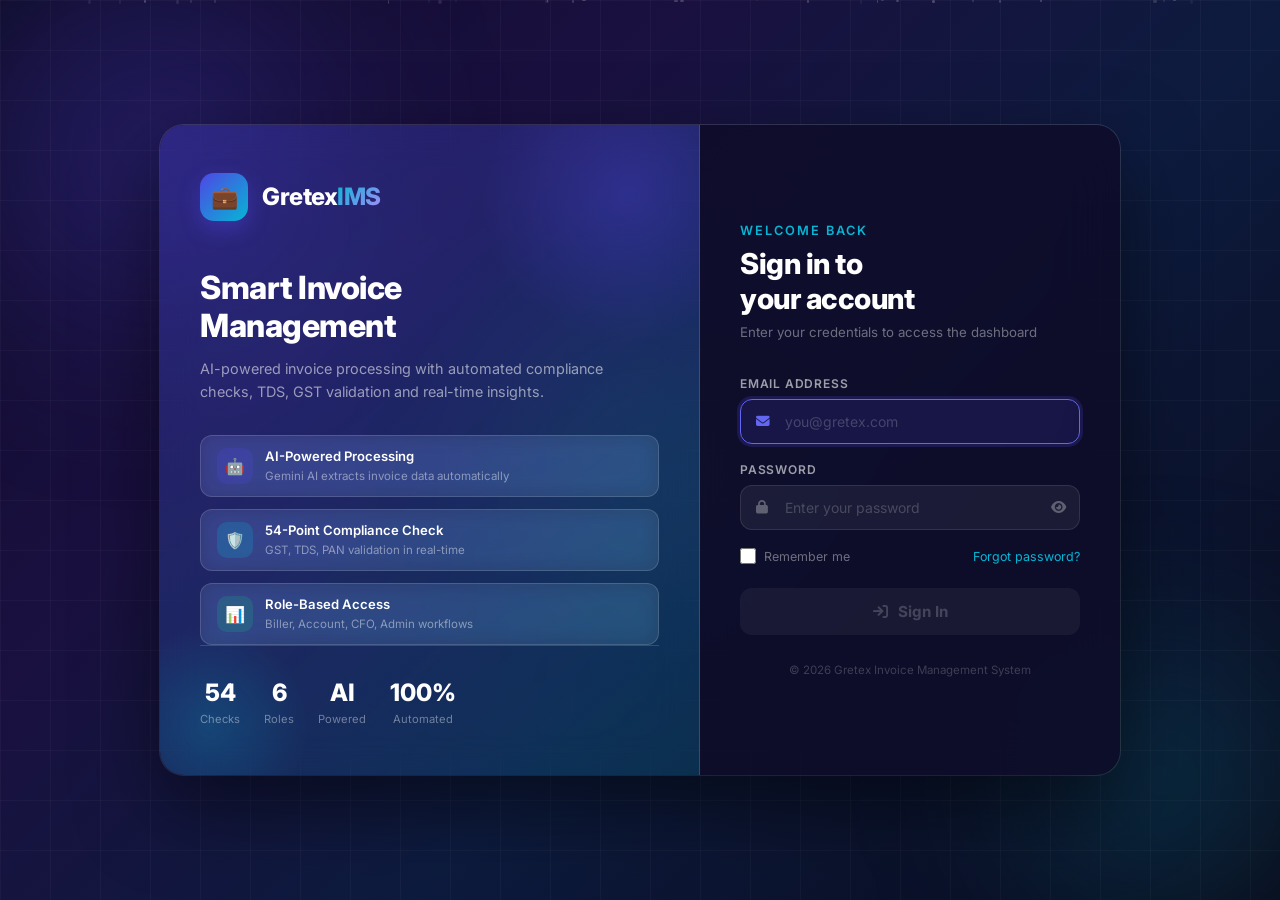
==== commit 3fd47c04: "Add files via upload" ====
--- a/account.html
+++ b/account.html
@@ -958,7 +958,7 @@
         return i["Current_Stage"] === status;
       });
     }
-    if (search) filtered = filtered.filter(i => (i["A14. Vendor Name"]||"").toLowerCase().includes(search) || (i["A13. Invoice Number"]||"").toLowerCase().includes(search) || (i["A16. Bill Description"]||"").toLowerCase().includes(search));
+    if (search) filtered = filtered.filter(i => String(i["A14. Vendor Name"]||"").toLowerCase().includes(search) || String(i["A13. Invoice Number"]||"").toLowerCase().includes(search) || String(i["A16. Bill Description"]||"").toLowerCase().includes(search));
     if (redOnly) filtered = filtered.filter(i => i["🚩 Red Flags"] && i["🚩 Red Flags"].trim() !== "");
 
     Dashboard.filteredData = filtered;
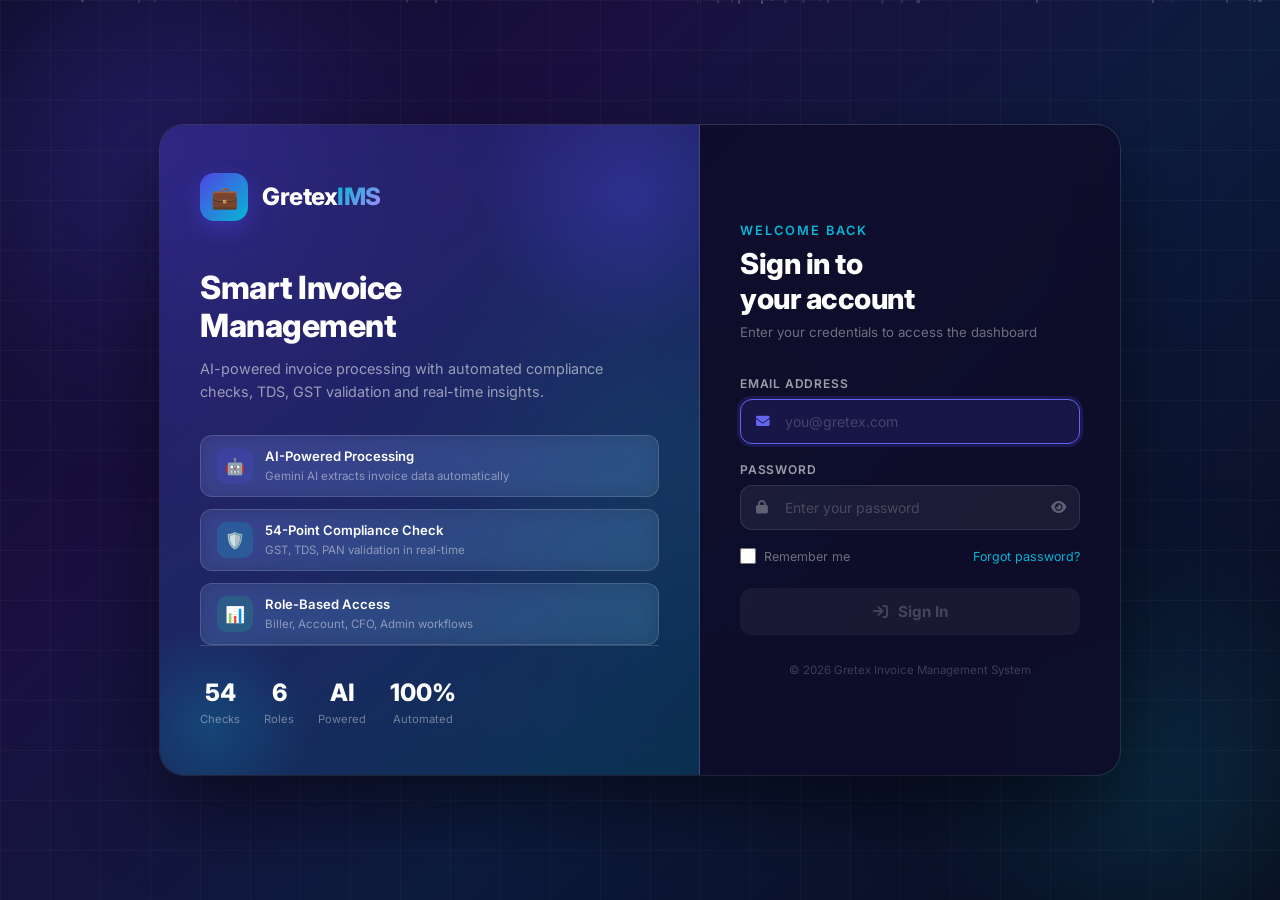
==== commit b3219c67: "Add files via upload" ====
--- a/account.html
+++ b/account.html
@@ -827,8 +827,7 @@
       let statusClass = "";
       let iconHtml = `<i class="fa ${step.icon}"></i>`;
       let dateText = step.date ? step.date : "Pending...";
-      if ((step.date && step.date !== "") || (step.statusCol && step.statusCol.includes("Approved")) || (step.statusCol && step.statusCol.includes("Rejected"))) {
-        if (!step.date || step.date === "") dateText = "Done";
+      if (step.date && step.date !== "") {
         statusClass = "completed"; iconHtml = `<i class="fa fa-check"></i>`; 
         if (step.statusCol && step.statusCol.includes("Rejected")) {
           statusClass = "rejected"; iconHtml = `<i class="fa fa-times"></i>`;
@@ -845,6 +844,20 @@
         </div>`;
     });
     html += `</div></div>`;
+
+    let rBy = ""; let rRem = "";
+    if ((inv["Account_Status"] || "").includes("Rejected")) { rBy = "Account"; rRem = inv["Account_Remark"] || ""; }
+    else if ((inv["CFO_Status"] || "").includes("Rejected")) { rBy = "CFO"; rRem = inv["CFO_Remark"] || ""; }
+    else if ((inv["Admin_Status"] || "").includes("Rejected")) { rBy = "Admin"; rRem = inv["Admin_Remark"] || ""; }
+    else if ((inv["SA_Status"] || "").includes("Rejected")) { rBy = "Super Admin"; rRem = inv["SA_Remark"] || ""; }
+    
+    if (rBy) {
+      html += `<div style="margin-top:16px;background:#fff0f0;border-left:4px solid #ea4335;border-radius:6px;padding:12px 16px;font-size:0.9rem;box-shadow:0 1px 3px rgba(0,0,0,0.05);">
+        <div style="color:#d32f2f;font-weight:700;margin-bottom:6px;"><i class="fa fa-circle-exclamation"></i> Rejected by ${rBy}</div>
+        <div style="color:#444;line-height:1.4">${rRem || "No reason provided."}</div>
+      </div>`;
+    }
+
     return html;
   },
 
@@ -958,7 +971,7 @@
         return i["Current_Stage"] === status;
       });
     }
-    if (search) filtered = filtered.filter(i => String(i["A14. Vendor Name"]||"").toLowerCase().includes(search) || String(i["A13. Invoice Number"]||"").toLowerCase().includes(search) || String(i["A16. Bill Description"]||"").toLowerCase().includes(search));
+    if (search) filtered = filtered.filter(i => (i["A14. Vendor Name"]||"").toLowerCase().includes(search) || (i["A13. Invoice Number"]||"").toLowerCase().includes(search) || (i["A16. Bill Description"]||"").toLowerCase().includes(search));
     if (redOnly) filtered = filtered.filter(i => i["🚩 Red Flags"] && i["🚩 Red Flags"].trim() !== "");
 
     Dashboard.filteredData = filtered;
@@ -1058,7 +1071,7 @@
         <td>${(inv["🚩 Red Flags"] || "").split("|").map(f => `<div class="red-flag-item" style="margin-bottom:4px">🚩 ${f.trim()}</div>`).join("")}</td>
         <td>${Utils.statusBadge(inv["Current_Stage"])}</td>
         <td style="white-space:nowrap;font-size:0.8rem">${inv["Timestamp"] || "—"}</td>
-        <td><button class="btn btn-ghost btn-sm" onclick="event.stopPropagation(); Dashboard.openDetail(${inv.rowIndex})"><i class="fa fa-eye"></i> Read View</button></td>
+        <td><button class="btn btn-ghost btn-sm" onclick="event.stopPropagation(); Dashboard.openDetail(${inv.rowIndex})"><i class="fa fa-eye"></i> View</button></td>
       </tr>`).join("");
   },
 
@@ -1071,7 +1084,17 @@
       tbody.innerHTML = `<tr><td colspan="9" class="text-center" style="padding:32px;color:var(--gray-400)">Failed to load queue.</td></tr>`;
       return;
     }
-    Dashboard.queueData     = res.data.queue || [];
+    Dashboard.queueData = (res.data.queue || []).map(item => {
+      const accStatus   = (item["Account_Status"] || "").toString();
+      const cfoStatus   = (item["CFO_Status"] || "").toString();
+      const adminStatus = (item["Admin_Status"] || "").toString();
+      const saStatus    = (item["SA_Status"] || "").toString();
+      const isRejectedAnywhere = [accStatus, cfoStatus, adminStatus, saStatus].some(s => s === "Rejected");
+      if (isRejectedAnywhere) { item["Approval Status"] = "Rejected"; } 
+      else if (accStatus === "Approved") { item["Approval Status"] = "Approved"; } 
+      else if (item["Current_Stage"] === "Account") { item["Approval Status"] = "Pending"; }
+      return item;
+    });
     Dashboard.queueFiltered = [...Dashboard.queueData];
     Dashboard.queueCurrentPage = 1; // Reset to page 1 on load
     Dashboard.updateQueueStats();
@@ -1475,7 +1498,7 @@
           <a href="${driveUrl}" target="_blank" class="btn btn-primary btn-sm"><i class="fa fa-external-link"></i> Open Full Size</a>
         </div>
         <div style="border:2px solid var(--gray-200);border-radius:12px;overflow:hidden;background:#f8f9fa;min-height:320px;display:flex;align-items:center;justify-content:center">
-          ${isImage ? `<img src="${driveUrl}" alt="Invoice" style="max-width:100%;max-height:500px;object-fit:contain"/>` : `<div style="text-align:center;padding:48px 24px"><div style="font-size:5rem;margin-bottom:16px">📄</div><div style="font-weight:600;font-size:1rem;margin-bottom:6px">${attachmentName}</div><div style="color:var(--gray-500);font-size:0.85rem;margin-bottom:20px">PDF preview not available here</div><a href="${driveUrl}" target="_blank" class="btn btn-primary"><i class="fa fa-eye"></i> Read View Invoice PDF</a></div>`}
+          ${isImage ? `<img src="${driveUrl}" alt="Invoice" style="max-width:100%;max-height:500px;object-fit:contain"/>` : `<div style="text-align:center;padding:48px 24px"><div style="font-size:5rem;margin-bottom:16px">📄</div><div style="font-weight:600;font-size:1rem;margin-bottom:6px">${attachmentName}</div><div style="color:var(--gray-500);font-size:0.85rem;margin-bottom:20px">PDF preview not available here</div><a href="${driveUrl}" target="_blank" class="btn btn-primary"><i class="fa fa-eye"></i> View Invoice PDF</a></div>`}
         </div>`;
     } else {
       html += `<div style="background:#f8f9fa;border:1px solid var(--gray-200);border-radius:12px;padding:48px 24px;text-align:center"><div style="font-size:4rem;margin-bottom:16px">📎</div><div style="font-weight:600;font-size:1rem;margin-bottom:6px;color:var(--gray-700)">No Attachment</div><div style="font-size:0.85rem;color:var(--gray-500)">Invoice file not uploaded to Drive</div></div>`;
@@ -1484,88 +1507,73 @@
     document.getElementById("tab-attachment").innerHTML = html;
   },
 
-  buildAccountingTab(inv) {
-    document.getElementById("tab-accounting").innerHTML = `
-      <div class="section-header">📊 Accounting Checks</div>
-      <div class="detail-grid">
-        ${Dashboard.field("A1. Billed To", inv["A1. Billed To"])}
-        ${Dashboard.field("A2. Our Name Correct", inv["A2. Our Name Correct"])}
-        ${Dashboard.field("A3. Address Present", inv["A3. Address Present"])}
-        ${Dashboard.field("A4. Our Address", inv["A4. Our Address"])}
-        ${Dashboard.field("A5. Address Correct", inv["A5. Address Correct"])}
-        ${Dashboard.field("A6. PAN Present", inv["A6. PAN Present"])}
-        ${Dashboard.field("A7. Our PAN", inv["A7. Our PAN"])}
-        ${Dashboard.field("A8. PAN Correct", inv["A8. PAN Correct"])}
-        ${Dashboard.field("A9. GST Present", inv["A9. GST Present"])}
-        ${Dashboard.field("A10. Our GST No", inv["A10. Our GST"])}
-        ${Dashboard.field("A11. GST Correct", inv["A11. GST Correct"])}
-        ${Dashboard.field("A12. Invoice Date", inv["A12. Invoice Date"])}
-        ${Dashboard.field("A13. Invoice Number", inv["A13. Invoice Number"])}
-        ${Dashboard.field("A14. Vendor Name", inv["A14. Vendor Name"])}
-        ${Dashboard.field("A15. Vendor Address", inv["A15. Vendor Address"])}
-        ${Dashboard.field("A16. Bill Description", inv["A16. Bill Description"])}
-        ${Dashboard.field("A17. Notes", inv["A17. Notes"])}
-        ${Dashboard.field("A18. Rev / Capital", inv["A18. Rev/Capital"])}
-        ${Dashboard.field("A19. Ledger Name", inv["A19. Ledger Name"])}
-        ${Dashboard.field("A20. Basic Amount", Utils.formatCurrency(inv["A20. Basic Amount"]))}
-        ${Dashboard.field("A21. Invoice Type", inv["A21. Invoice Type"])}
-        ${Dashboard.field("A22. Final Invoice By", inv["A22. Final Invoice By"])}
-        ${Dashboard.field("A23. First Time Vendor", inv["A23. First Time Vendor"])}
-        ${Dashboard.field("A24. Amount Justified", inv["A24. Amount Justified"])}
-      </div>`;
-  },
-
+    buildAccountingTab(inv) {
+    document.getElementById("tab-accounting").innerHTML = `<div class="section-header">📉 Accounting Checks</div><div class="detail-grid" style="grid-template-columns: repeat(auto-fit, minmax(200px, 1fr));">
+      ${Dashboard.field("A1. Billed To", inv["A1. Billed To"])}
+      ${Dashboard.field("A2. Our Name Correct", inv["A2. Our Name Correct"])}
+      ${Dashboard.field("A3. Address Present", inv["A3. Address Present"])}
+      ${Dashboard.field("A4. Our Address", inv["A4. Our Address"])}
+      ${Dashboard.field("A5. Address Correct", inv["A5. Address Correct"])}
+      ${Dashboard.field("A6. PAN Present", inv["A6. PAN Present"])}
+      ${Dashboard.field("A7. Our PAN", inv["A7. Our PAN"])}
+      ${Dashboard.field("A8. PAN Correct", inv["A8. PAN Correct"])}
+      ${Dashboard.field("A9. GST Present", inv["A9. GST Present"])}
+      ${Dashboard.field("A10. Our GST", inv["A10. Our GST"])}
+      ${Dashboard.field("A11. GST Correct", inv["A11. GST Correct"])}
+      ${Dashboard.field("A12. Invoice Date", inv["A12. Invoice Date"])}
+      ${Dashboard.field("A13. Invoice Number", inv["A13. Invoice Number"])}
+      ${Dashboard.field("A14. Vendor Name", inv["A14. Vendor Name"])}
+      ${Dashboard.field("A15. Vendor Address", inv["A15. Vendor Address"])}
+      ${Dashboard.field("A16. Bill Description", inv["A16. Bill Description"])}
+      ${Dashboard.field("A17. Notes", inv["A17. Notes"])}
+      ${Dashboard.field("A18. Rev/Capital", inv["A18. Rev/Capital"])}
+      ${Dashboard.field("A19. Ledger Name", inv["A19. Ledger Name"])}
+      ${Dashboard.field("A20. Basic Amount", Utils.formatCurrency(inv["A20. Basic Amount"]))}
+      ${Dashboard.field("A21. Invoice Type", inv["A21. Invoice Type"])}
+      ${Dashboard.field("A22. Final Invoice By", inv["A22. Final Invoice By"])}
+    </div>`;
+  },
   buildTdsTab(inv) {
-    document.getElementById("tab-tds").innerHTML = `
-      <div class="section-header">💰 TDS Checks</div>
-      <div class="detail-grid">
-        ${Dashboard.field("B1. TDS Applicable", inv["B1. TDS Applicable"])}
-        ${Dashboard.field("B2. Vendor PAN Avail", inv["B2. Vendor PAN Avail"])}
-        ${Dashboard.field("B3. Vendor PAN", inv["B3. Vendor PAN"])}
-        ${Dashboard.field("B4. PAN Inoperative", inv["B4. PAN Inoperative"])}
-        ${Dashboard.field("B5. Entity Type", inv["B5. Vendor Entity Type"])}
-        ${Dashboard.field("B6. TDS Section", inv["B6. TDS Section"])}
-        ${Dashboard.field("B7. TDS Rate", inv["B7. TDS Rate"])}
-        ${Dashboard.field("B8. TDS Amount", Utils.formatCurrency(inv["B8. TDS Amount"]))}
-      </div>`;
-  },
-
+    document.getElementById("tab-tds").innerHTML = `<div class="section-header">🔥 TDS Checks</div><div class="detail-grid" style="grid-template-columns: repeat(auto-fit, minmax(200px, 1fr));">
+      ${Dashboard.field("B1. TDS Applicable", inv["B1. TDS Applicable"])}
+      ${Dashboard.field("B2. Vendor PAN Avail", inv["B2. Vendor PAN Avail"])}
+      ${Dashboard.field("B3. Vendor PAN", inv["B3. Vendor PAN"])}
+      ${Dashboard.field("B4. PAN Inoperative", inv["B4. PAN Inoperative"])}
+      ${Dashboard.field("B5. Entity Type", inv["B5. Vendor Entity Type"])}
+      ${Dashboard.field("B6. TDS Section", inv["B6. TDS Section"])}
+      ${Dashboard.field("B7. TDS Rate", inv["B7. TDS Rate"])}
+      ${Dashboard.field("B8. TDS Amount", Utils.formatCurrency(inv["B8. TDS Amount"]))}
+    </div>`;
+  },
   buildGstTab(inv) {
-    document.getElementById("tab-gst").innerHTML = `
-      <div class="section-header">🧾 GST Checks</div>
-      <div class="detail-grid">
-        ${Dashboard.field("C1. GST Charged", inv["C1. GST Charged"])}
-        ${Dashboard.field("C2. Vendor GST Avail", inv["C2. Vendor GST Avail"])}
-        ${Dashboard.field("C3. Vendor GST No", inv["C3. Vendor GST No"])}
-        ${Dashboard.field("C4. Taxpayer Type", inv["C4. Taxpayer Type"])}
-        ${Dashboard.field("C5. Comp GST Wrong", inv["C5. Comp GST Wrong"])}
-        ${Dashboard.field("C6. GST Returns Filed", inv["C6. GST Returns Filed"])}
-        ${Dashboard.field("C7. Our GST Correct", inv["C7. Our GST Correct"])}
-        ${Dashboard.field("C8. Place of Supply", inv["C8. Place of Supply"])}
-        ${Dashboard.field("C9. GST Type Correct", inv["C9. Correct GST Type"])}
-        ${Dashboard.field("C10. Prior GST Pending", inv["C10. Prior GST Pending"])}
-        ${Dashboard.field("C11. Blocked Credit", inv["C11. Blocked Credit"])}
-      </div>`;
-  },
-
+    document.getElementById("tab-gst").innerHTML = `<div class="section-header">📑 GST Checks</div><div class="detail-grid" style="grid-template-columns: repeat(auto-fit, minmax(200px, 1fr));">
+      ${Dashboard.field("C1. GST Charged", inv["C1. GST Charged"])}
+      ${Dashboard.field("C2. Vendor GST Avail", inv["C2. Vendor GST Avail"])}
+      ${Dashboard.field("C3. Vendor GST No", inv["C3. Vendor GST No"])}
+      ${Dashboard.field("C4. Taxpayer Type", inv["C4. Taxpayer Type"])}
+      ${Dashboard.field("C5. Comp GST Wrong", inv["C5. Comp GST Wrong"])}
+      ${Dashboard.field("C6. GST Returns Filed", inv["C6. GST Returns Filed"])}
+      ${Dashboard.field("C7. Our GST Correct", inv["C7. Our GST Correct"])}
+      ${Dashboard.field("C8. Place of Supply", inv["C8. Place of Supply"])}
+      ${Dashboard.field("C9. Correct GST Type", inv["C9. Correct GST Type"])}
+      ${Dashboard.field("C10. Prior GST Pending", inv["C10. Prior GST Pending"])}
+    </div>`;
+  },
   buildProcessTab(inv) {
-    document.getElementById("tab-process").innerHTML = `
-      <div class="section-header">⚙️ Process Checks</div>
-      <div class="detail-grid">
-        ${Dashboard.field("D1. Final Payable", Utils.formatCurrency(inv["D1. Final Payable Amt"]))}
-        ${Dashboard.field("D2. Invoice By", inv["D2. Invoice By"])}
-        ${Dashboard.field("D3. Received Via", inv["D3. Received Via"])}
-        ${Dashboard.field("D4. HOD Name", inv["D4. HOD Name"])}
-        ${Dashboard.field("D5. HOD Approval", inv["D5. HOD Approval"])}
-        ${Dashboard.field("D6. HOD Screenshot", inv["D6. HOD Screenshot"])}
-        ${Dashboard.field("D7. Arvind/Alok Apprvl", inv["D7. Arvind/Alok Apprvl"])}
-        ${Dashboard.field("D8. Arvind/Alok SS", inv["D8. Arvind/Alok SS"])}
-        ${Dashboard.field("D9. Update Person", inv["D9. Update Person"])}
-        ${Dashboard.field("D10. Update Email", inv["D10. Update Email"])}
-        ${Dashboard.field("D11. Narration", inv["D11. Narration"])}
-      </div>`;
-  },
-
+    document.getElementById("tab-process").innerHTML = `<div class="section-header">⚙️ Process Checks</div><div class="detail-grid" style="grid-template-columns: repeat(auto-fit, minmax(200px, 1fr));">
+      ${Dashboard.field("D1. Final Payable", Utils.formatCurrency(inv["D1. Final Payable Amt"]))}
+      ${Dashboard.field("D2. Invoice By", inv["D2. Invoice By"])}
+      ${Dashboard.field("D3. Received Via", inv["D3. Received Via"])}
+      ${Dashboard.field("D4. HOD Name", inv["D4. HOD Name"])}
+      ${Dashboard.field("D5. HOD Approval", inv["D5. HOD Approval"])}
+      ${Dashboard.field("D6. HOD Screenshot", inv["D6. HOD Screenshot"])}
+      ${Dashboard.field("D7. Arvind/Alok Apprvl", inv["D7. Arvind/Alok Apprvl"])}
+      ${Dashboard.field("D8. Arvind/Alok SS", inv["D8. Arvind/Alok SS"])}
+      ${Dashboard.field("D9. Update Person", inv["D9. Update Person"])}
+      ${Dashboard.field("D10. Update Email", inv["D10. Update Email"])}
+      ${Dashboard.field("D11. Narration", inv["D11. Narration"])}
+    </div>`;
+  },
   buildFlagsTab(inv) {
     const flags  = inv["🚩 Red Flags"] || "";
     const status = inv["Current_Stage"] || "N/A";
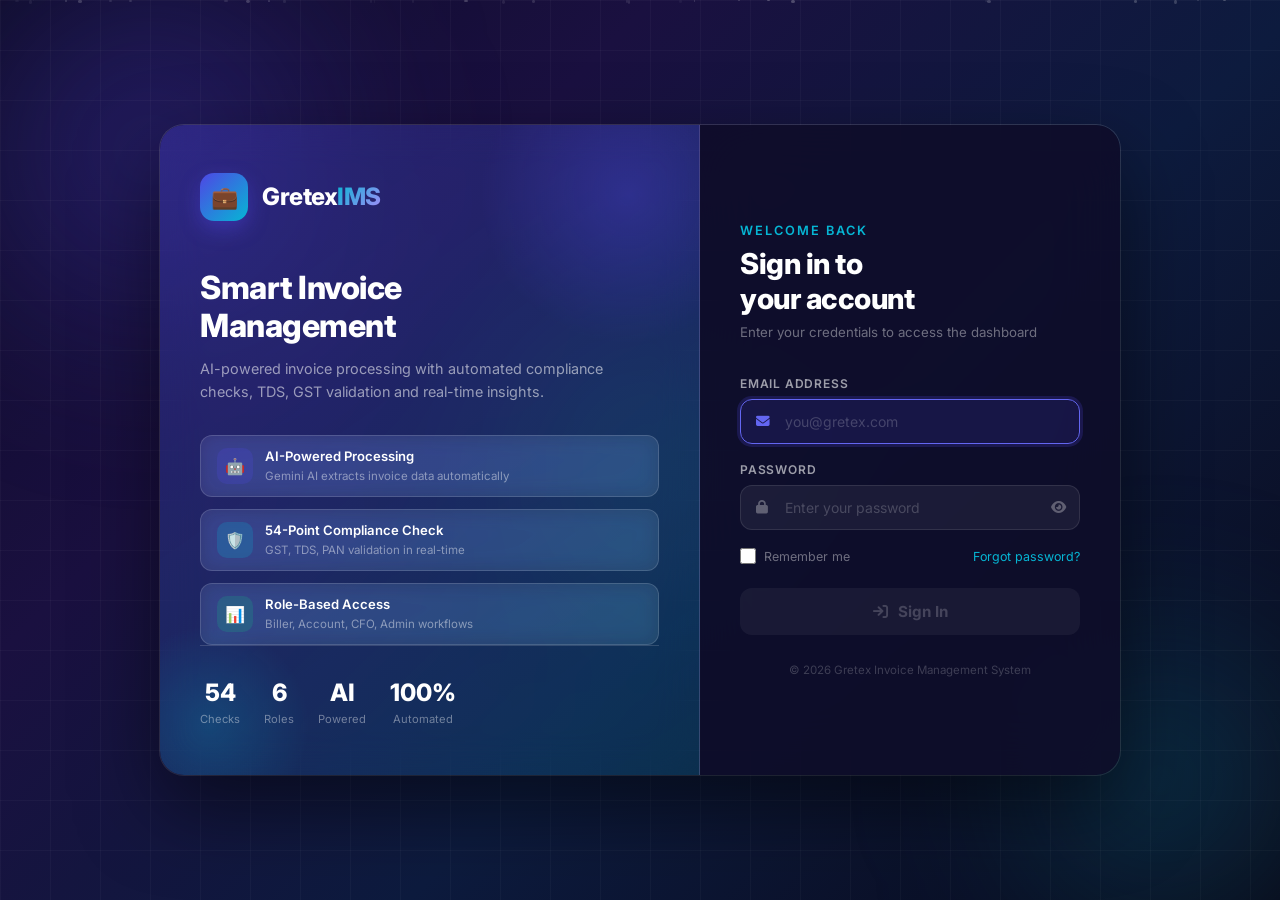
==== commit 9126d9d7: "Add files via upload" ====
--- a/account.html
+++ b/account.html
@@ -1,1641 +1,1641 @@
-<!DOCTYPE html>
-<html lang="en">
-<head>
-  <meta charset="UTF-8"/>
-  <meta name="viewport" content="width=device-width, initial-scale=1.0"/>
-  <title>Account Dashboard — Gretex</title>
-
-  <link href="https://fonts.googleapis.com/css2?family=Inter:wght@300;400;500;600;700;800&display=swap" rel="stylesheet"/>
-  <link href="https://cdnjs.cloudflare.com/ajax/libs/font-awesome/6.4.0/css/all.min.css" rel="stylesheet"/>
-  <link href="https://cdn.datatables.net/1.13.6/css/dataTables.bootstrap5.min.css" rel="stylesheet"/>
-  <link href="css/style.css" rel="stylesheet"/>
-
-  <style>
-    /* ── Basic Section & Modals ── */
-    .section { display: none; }
-    .section.active { display: block; }
-
-    .modal-box.large { max-width: 900px; }
-
-    /* ── Invoice Detail Tabs ── */
-    .detail-tabs {
-      display      : flex;
-      gap          : 4px;
-      padding      : 16px 20px 0;
-      border-bottom: 1px solid var(--gray-200);
-      background   : var(--gray-50);
-      flex-wrap    : wrap;
-    }
-
-    .detail-tab {
-      padding      : 8px 16px;
-      border-radius: 8px 8px 0 0;
-      font-size    : 0.82rem;
-      font-weight  : 500;
-      cursor       : pointer;
-      border       : 1px solid transparent;
-      color        : var(--gray-600);
-      transition   : var(--transition);
-      background   : transparent;
-    }
-
-    .detail-tab.active {
-      background         : var(--white);
-      color              : var(--primary);
-      border-color       : var(--gray-200);
-      border-bottom-color: var(--white);
-      font-weight        : 600;
-    }
-
-    .detail-tab-content { display: none; }
-    .detail-tab-content.active { display: block; }
-
-    /* ── Dashboard Layout ── */
-    .dashboard-grid {
-      display              : grid;
-      grid-template-columns: 1fr 360px;
-      gap                  : 16px;
-    }
-
-    @media (max-width: 1024px) {
-      .dashboard-grid { grid-template-columns: 1fr; }
-    }
-
-    /* ── Action Buttons ── */
-    .queue-action-btn {
-      display      : inline-flex;
-      align-items  : center;
-      gap          : 5px;
-      padding      : 5px 12px;
-      border-radius: 6px;
-      font-size    : 0.78rem;
-      font-weight  : 600;
-      cursor       : pointer;
-      border       : none;
-      transition   : opacity 0.15s, transform 0.1s;
-    }
-
-    .queue-action-btn:hover  { opacity: 0.88; transform: translateY(-1px); }
-    .queue-action-btn:active { transform: translateY(0); }
-
-    .btn-approve { background: #34a853; color: #fff; }
-    .btn-reject  { background: #ea4335; color: #fff; }
-
-    /* ── Reject Modal Textarea ── */
-    #rejectReason {
-      width        : 100%;
-      resize       : vertical;
-      font-size    : 0.85rem;
-      padding      : 10px 12px;
-      border       : 1.5px solid var(--gray-300);
-      border-radius: 8px;
-      font-family  : 'Inter', sans-serif;
-      outline      : none;
-      min-height   : 100px;
-      transition   : border-color 0.2s;
-    }
-
-    #rejectReason:focus {
-      border-color: #ea4335;
-      box-shadow  : 0 0 0 3px rgba(234,67,53,0.1);
-    }
-
-    .reject-modal-header {
-      background: linear-gradient(135deg, #c62828, #8b0000);
-    }
-
-    /* =========================================
-       ✨ MODERN UI STYLES (UPDATED) ✨
-       ========================================= */
-
-    /* ── 1. Queue Stats Mini Row (Top Cards) ── */
-    .queue-stats-row {
-      display      : flex;
-      gap          : 16px; 
-      flex-wrap    : wrap;
-      margin-bottom: 24px;
-    }
-
-    .queue-mini-stat {
-      flex          : 1;
-      min-width     : 120px;
-      padding       : 16px 20px;
-      border-radius : 12px; 
-      background    : var(--white);
-      border        : 1px solid rgba(0,0,0,0.05); 
-      box-shadow    : 0 4px 12px rgba(0,0,0,0.03); 
-      text-align    : center;
-      transition    : transform 0.2s ease, box-shadow 0.2s ease;
-    }
-
-    .queue-mini-stat:hover {
-      transform : translateY(-3px);
-      box-shadow: 0 8px 16px rgba(0,0,0,0.06);
-    }
-
-    .queue-mini-stat .mini-val {
-      font-size  : 1.8rem; 
-      font-weight: 800;
-      line-height: 1.2;
-    }
-
-    .queue-mini-stat .mini-label {
-      font-size     : 0.8rem;
-      font-weight   : 600;
-      color         : var(--gray-500);
-      margin-top    : 6px;
-      text-transform: uppercase;
-      letter-spacing: 0.5px;
-    }
-
-    .mini-val.pending  { color: #f9a825; }
-    .mini-val.approved { color: #34a853; }
-    .mini-val.rejected { color: #ea4335; }
-    .mini-val.total    { color: var(--primary); }
-
-    /* ── 2. Modern Filter Tabs (Pill style) ── */
-    .filter-tabs {
-      display      : flex;
-      gap          : 6px;
-      background   : var(--gray-50);
-      padding      : 4px;
-      border-radius: 8px;
-      border       : 1px solid var(--gray-200);
-    }
-
-    .filter-tab, .filter-tab-q, .filter-tab-c {
-      padding      : 6px 16px;
-      border-radius: 6px;
-      font-size    : 0.82rem;
-      font-weight  : 500;
-      cursor       : pointer;
-      border       : none;
-      color        : var(--gray-600);
-      background   : transparent;
-      transition   : all 0.2s ease;
-    }
-
-    .filter-tab:hover, .filter-tab-q:hover, .filter-tab-c:hover {
-      background: rgba(0,0,0,0.04);
-    }
-
-    .filter-tab.active, .filter-tab-q.active, .filter-tab-c.active {
-      background : var(--white);
-      color      : var(--primary); 
-      font-weight: 600;
-      box-shadow : 0 2px 6px rgba(0,0,0,0.08);
-    }
-
-    /* ── 3. Table Rows & Spacing ── */
-    .data-table tbody tr {
-      transition: background-color 0.15s ease;
-    }
-    
-    .data-table tbody tr:hover {
-      background-color: #f8faff; 
-    }
-
-    .data-table td, .data-table th {
-      padding       : 14px 16px; 
-      vertical-align: middle;
-    }
-
-    /* ── 4. Soft Premium Status Badges ── */
-    .queue-status-badge {
-      display       : inline-flex;
-      align-items   : center;
-      padding       : 4px 12px;
-      border-radius : 20px; 
-      font-size     : 0.75rem;
-      font-weight   : 600;
-      letter-spacing: 0.3px;
-    }
-
-    .status-pending  { background: #fff8e1; color: #f57f17; border: 1px solid #ffe082; }
-    .status-approved { background: #e8f5e9; color: #2e7d32; border: 1px solid #c8e6c9; }
-    .status-rejected { background: #ffebee; color: #c62828; border: 1px solid #ffcdd2; }
-    .status-sent     { background: #e3f2fd; color: #1565c0; border: 1px solid #bbdefb; }
-
-    /* ── 5. Tracking Timeline ── */
-    .tracking-wrapper {
-      background: #fff;
-      padding: 24px 20px 10px;
-      border-radius: 12px;
-      border: 1px solid var(--gray-200);
-      margin-bottom: 10px;
-      box-shadow: 0 2px 8px rgba(0,0,0,0.02);
-    }
-
-    .tracking-container {
-      display: flex;
-      justify-content: space-between;
-      align-items: flex-start;
-      position: relative;
-      width: 100%;
-    }
-
-    .track-step {
-      flex: 1;
-      text-align: center;
-      position: relative;
-      z-index: 1;
-    }
-
-    .track-step::before {
-      content: "";
-      position: absolute;
-      top: 15px;
-      left: -50%;
-      width: 100%;
-      height: 3px;
-      background: #e5e7eb;
-      z-index: -1;
-      transition: all 0.3s ease;
-    }
-    .track-step:first-child::before { display: none; }
-
-    .track-icon {
-      width: 32px;
-      height: 32px;
-      border-radius: 50%;
-      background: #fff;
-      border: 3px solid #e5e7eb;
-      display: flex;
-      align-items: center;
-      justify-content: center;
-      margin: 0 auto 10px;
-      color: transparent; 
-      font-size: 12px;
-      transition: all 0.3s ease;
-    }
-
-    .track-step.completed .track-icon { background: #10b981; border-color: #10b981; color: #fff; }
-    .track-step.completed::before { background: #10b981; }
-    .track-step.active .track-icon { background: #4f46e5; border-color: #4f46e5; color: #fff; box-shadow: 0 0 0 4px rgba(79, 70, 229, 0.2); }
-    .track-step.active::before { background: #10b981; }
-    .track-step.rejected .track-icon { background: #ef4444; border-color: #ef4444; color: #fff; }
-    .track-text h6 { font-size: 0.75rem; margin: 0 0 4px 0; color: var(--gray-800); font-weight: 600; }
-    .track-text p { font-size: 0.65rem; margin: 0; color: var(--gray-500); line-height: 1.2; }
-
-    .completed-card {
-      background: var(--white); border: 1px solid var(--gray-200); border-radius: var(--border-radius);
-      padding: 16px 20px; margin-bottom: 10px; display: flex; align-items: center; gap: 16px; cursor: pointer;
-    }
-    .completed-card:hover { border-color: var(--primary); }
-    .completed-card.approved { border-left: 4px solid var(--secondary); }
-    .completed-card.rejected { border-left: 4px solid var(--danger); }
-  </style>
-</head>
-
-<body>
-<div class="app-wrapper">
-
-  <aside class="sidebar" id="sidebar"></aside>
-
-  <div class="main-content" id="mainContent">
-
-    <header class="app-header" id="appHeader"></header>
-
-    <div class="page-content">
-
-      <!-- DASHBOARD OVERVIEW -->
-      <div class="section active" id="section-dashboard">
-
-        <div class="stats-grid">
-          <div class="stat-card total" style="cursor:pointer" onclick="Dashboard.showSection('invoices')">
-            <div class="stat-icon"><i class="fa fa-inbox"></i></div>
-            <div class="stat-info">
-              <div class="stat-value" id="statTotal">--</div>
-              <div class="stat-label">Total Invoices</div>
-            </div>
-          </div>
-          <div class="stat-card pass" style="cursor:pointer" onclick="Dashboard.showSection('invoices')">
-            <div class="stat-icon"><i class="fa fa-circle-check"></i></div>
-            <div class="stat-info">
-              <div class="stat-value" id="statPass">--</div>
-              <div class="stat-label">Passed</div>
-            </div>
-          </div>
-          <div class="stat-card review" style="cursor:pointer" onclick="Dashboard.showSection('approval')">
-            <div class="stat-icon"><i class="fa fa-triangle-exclamation"></i></div>
-            <div class="stat-info">
-              <div class="stat-value" id="statReview">--</div>
-              <div class="stat-label">Action Needed</div>
-            </div>
-          </div>
-          <div class="stat-card fail" style="cursor:pointer" onclick="Dashboard.showSection('invoices')">
-            <div class="stat-icon"><i class="fa fa-circle-xmark"></i></div>
-            <div class="stat-info">
-              <div class="stat-value" id="statFail">--</div>
-              <div class="stat-label">Failed</div>
-            </div>
-          </div>
-          <div class="stat-card amount">
-            <div class="stat-icon"><i class="fa fa-indian-rupee-sign"></i></div>
-            <div class="stat-info">
-              <div class="stat-value" id="statAmount">--</div>
-              <div class="stat-label">Total Amount</div>
-            </div>
-          </div>
-        </div>
-
-        <div class="dashboard-grid">
-
-          <div class="card">
-            <div class="card-header">
-              <div class="card-title">
-                <i class="fa fa-clock-rotate-left"></i> Recent Invoices
-              </div>
-              <button class="btn btn-ghost btn-sm" onclick="Dashboard.showSection('invoices')">
-                View All <i class="fa fa-arrow-right"></i>
-              </button>
-            </div>
-            <div class="table-wrapper">
-              <table class="data-table">
-                <thead>
-                  <tr>
-                    <th>Invoice No</th>
-                    <th>Vendor</th>
-                    <th>Amount</th>
-                    <th>Stage</th>
-                    <th></th>
-                  </tr>
-                </thead>
-                <tbody id="recentBody">
-                  <tr><td colspan="5" class="text-center" style="padding:24px;color:var(--gray-400)">
-                    <i class="fa fa-spinner fa-spin"></i> Loading...
-                  </td></tr>
-                </tbody>
-              </table>
-            </div>
-          </div>
-
-          <div class="card">
-            <div class="card-header">
-              <div class="card-title" style="color:var(--danger)">🚩 Red Flags</div>
-              <button class="btn btn-ghost btn-sm" onclick="Dashboard.showSection('redflags')">
-                View All <i class="fa fa-arrow-right"></i>
-              </button>
-            </div>
-            <div id="redFlagsPanel" style="padding:0 16px;max-height:320px;overflow-y:auto">
-              <div class="text-center" style="padding:24px;color:var(--gray-400)">
-                <i class="fa fa-spinner fa-spin"></i>
-              </div>
-            </div>
-          </div>
-
-        </div>
-      </div>
-
-      <!-- ALL INVOICES -->
-      <div class="section" id="section-invoices">
-        <div class="card" style="margin-bottom:16px">
-          <div class="card-body" style="padding:14px 20px">
-            <div style="display:flex;align-items:center;gap:12px;flex-wrap:wrap">
-              <div class="filter-tabs">
-                <button class="filter-tab active" data-status="ALL">All</button>
-                <button class="filter-tab" data-status="Completed">✅ Completed</button>
-                <button class="filter-tab" data-status="Account">⏳ At Account</button>
-                <button class="filter-tab" data-status="CFO">💼 At CFO</button>
-              </div>
-              <div style="flex:1;min-width:200px;position:relative">
-                <i class="fa fa-search" style="position:absolute;left:12px;top:50%;transform:translateY(-50%);color:var(--gray-400);pointer-events:none"></i>
-                <input type="text" class="form-control" id="searchInput" autocomplete="off" placeholder="Search vendor, invoice no..." style="padding-left:36px"/>
-              </div>
-              <button class="btn btn-outline btn-sm" id="redFlagToggle" onclick="Dashboard.toggleRedFlagFilter()">
-                🚩 Red Flags Only
-              </button>
-            </div>
-          </div>
-        </div>
-
-        <div class="card">
-          <div class="card-header">
-            <div class="card-title">
-              <i class="fa fa-file-invoice"></i> All Invoices
-              <span id="invoiceCount" style="font-weight:400;color:var(--gray-500);font-size:0.8rem"></span>
-            </div>
-          </div>
-          <div class="table-wrapper">
-            <table class="data-table" id="invoiceTable">
-              <thead>
-                <tr>
-                  <th>#</th><th>Date</th><th>Invoice No</th><th>Vendor</th><th>Description</th>
-                  <th>Basic Amt</th><th>TDS</th><th>Payable</th><th>Type</th><th>🚩</th><th>Current Stage</th><th>Action</th>
-                </tr>
-              </thead>
-              <tbody id="invoiceBody">
-                <tr><td colspan="12" class="text-center" style="padding:32px;color:var(--gray-400)">
-                  <i class="fa fa-spinner fa-spin"></i> Loading invoices...
-                </td></tr>
-              </tbody>
-            </table>
-          </div>
-          <div style="padding:12px 20px;border-top:1px solid var(--gray-200);display:flex;justify-content:space-between;align-items:center">
-            <span id="tableInfo" style="font-size:0.78rem;color:var(--gray-500)"></span>
-            <div id="tablePagination" style="display:flex;gap:6px"></div>
-          </div>
-        </div>
-      </div>
-
-      <!-- APPROVAL QUEUE -->
-      <div class="section" id="section-approval">
-        <div class="queue-stats-row" id="queueStatsRow">
-          <div class="queue-mini-stat"><div class="mini-val total" id="qStatTotal">--</div><div class="mini-label">Total</div></div>
-          <div class="queue-mini-stat"><div class="mini-val pending" id="qStatPending">--</div><div class="mini-label">Pending Action</div></div>
-          <div class="queue-mini-stat"><div class="mini-val approved" id="qStatApproved">--</div><div class="mini-label">Approved</div></div>
-          <div class="queue-mini-stat"><div class="mini-val rejected" id="qStatRejected">--</div><div class="mini-label">Rejected</div></div>
-        </div>
-
-        <div class="card" style="margin-bottom:16px">
-          <div class="card-body" style="padding:14px 20px">
-            <div style="display:flex;align-items:center;gap:12px;flex-wrap:wrap">
-              <div class="filter-tabs">
-                <button class="filter-tab-q active" data-status="ALL">All</button>
-                <button class="filter-tab-q" data-status="Pending">⏳ Pending</button>
-                <button class="filter-tab-q" data-status="Approved">✅ Approved</button>
-                <button class="filter-tab-q" data-status="Rejected">❌ Rejected</button>
-              </div>
-              <div style="flex:1;min-width:200px;position:relative">
-                <i class="fa fa-search" style="position:absolute;left:12px;top:50%;transform:translateY(-50%);color:var(--gray-400);pointer-events:none"></i>
-                <input type="text" class="form-control" id="queueSearchInput" autocomplete="off" placeholder="Search vendor, invoice no..." style="padding-left:36px"/>
-              </div>
-              <button class="btn btn-outline btn-sm" onclick="Dashboard.loadApprovalQueue()">
-                <i class="fa fa-rotate-right"></i> Refresh
-              </button>
-            </div>
-          </div>
-        </div>
-
-        <div class="card">
-          <div class="card-header">
-            <div class="card-title">
-              <i class="fa fa-list-check"></i> Approval Queue
-              <span id="queueCount" style="font-weight:400;color:var(--gray-500);font-size:0.8rem"></span>
-            </div>
-            <div style="font-size:0.78rem;color:var(--gray-500)">Pending invoices require your action</div>
-          </div>
-          <!-- Updated Table Wrapper for Scrolling -->
-          <div class="table-wrapper" style="max-height: 60vh; overflow-y: auto;">
-            <table class="data-table" id="queueTable">
-              <thead style="position: sticky; top: 0; z-index: 10;">
-                <tr>
-                  <th>#</th><th>Invoice No</th><th>Vendor</th><th>Basic Amt</th><th>TDS</th>
-                  <th>Final Payable</th><th>🚩</th><th>Queue Status</th><th>Actions</th>
-                </tr>
-              </thead>
-              <tbody id="queueBody">
-                <tr><td colspan="9" class="text-center" style="padding:32px;color:var(--gray-400)">
-                  <i class="fa fa-spinner fa-spin"></i> Loading queue...
-                </td></tr>
-              </tbody>
-            </table>
-          </div>
-          <!-- New Pagination Controls -->
-          <div style="padding:12px 20px;border-top:1px solid var(--gray-200);display:flex;justify-content:space-between;align-items:center;flex-wrap:wrap;gap:10px;background:var(--white);border-radius:0 0 12px 12px;">
-            <div style="display:flex;align-items:center;gap:10px;">
-              <span style="font-size:0.78rem;color:var(--gray-500)">Rows per page:</span>
-              <select id="queuePageSize" style="font-size:0.78rem;padding:4px 8px;border-radius:6px;border:1px solid var(--gray-300);outline:none;cursor:pointer;" onchange="Dashboard.changeQueuePageSize(this.value)">
-                <option value="10">10</option>
-                <option value="15" selected>15</option>
-                <option value="20">20</option>
-                <option value="30">30</option>
-                <option value="50">50</option>
-                <option value="100">100</option>
-              </select>
-              <span id="queueTableInfo" style="font-size:0.78rem;color:var(--gray-500);margin-left:10px;"></span>
-            </div>
-            <div id="queueTablePagination" style="display:flex;gap:6px"></div>
-          </div>
-        </div>
-      </div>
-
-      <!-- COMPLETED -->
-      <div class="section" id="section-completed">
-        <div style="display:grid;grid-template-columns:1fr 1fr;gap:16px;margin-bottom:16px">
-          <div class="card">
-            <div class="card-body" style="display:flex;align-items:center;gap:16px;padding:20px">
-              <div style="width:52px;height:52px;border-radius:12px;background:#e8f5e9;display:flex;align-items:center;justify-content:center;font-size:1.5rem">✅</div>
-              <div>
-                <div style="font-size:2rem;font-weight:800;color:var(--secondary)" id="completedApproved">--</div>
-                <div style="font-size:0.8rem;color:var(--gray-500)">Bills Approved by You</div>
-              </div>
-            </div>
-          </div>
-          <div class="card">
-            <div class="card-body" style="display:flex;align-items:center;gap:16px;padding:20px">
-              <div style="width:52px;height:52px;border-radius:12px;background:#ffebee;display:flex;align-items:center;justify-content:center;font-size:1.5rem">❌</div>
-              <div>
-                <div style="font-size:2rem;font-weight:800;color:var(--danger)" id="completedRejected">--</div>
-                <div style="font-size:0.8rem;color:var(--gray-500)">Bills Rejected by You</div>
-              </div>
-            </div>
-          </div>
-        </div>
-        <div class="card" style="margin-bottom:16px">
-          <div class="card-body" style="padding:14px 20px">
-            <div style="display:flex;gap:8px;flex-wrap:wrap">
-              <button class="filter-tab-c active" data-cstatus="ALL" onclick="Dashboard.filterCompleted(this)">All</button>
-              <button class="filter-tab-c" data-cstatus="Approved" onclick="Dashboard.filterCompleted(this)">✅ Approved</button>
-              <button class="filter-tab-c" data-cstatus="Rejected" onclick="Dashboard.filterCompleted(this)">❌ Rejected</button>
-            </div>
-          </div>
-        </div>
-        <div class="card">
-          <div class="card-header">
-            <div class="card-title">
-              <i class="fa fa-flag-checkered"></i> Your Processed Bills
-              <span id="completedCount" style="font-weight:400;color:var(--gray-500);font-size:0.8rem"></span>
-            </div>
-          </div>
-          <div id="completedList" style="padding:16px">
-            <div class="text-center" style="padding:32px;color:var(--gray-400)">
-              <i class="fa fa-spinner fa-spin"></i> Loading...
-            </div>
-          </div>
-        </div>
-      </div>
-
-      <!-- RED FLAGS -->
-      <div class="section" id="section-redflags">
-        <div class="card">
-          <div class="card-header">
-            <div class="card-title" style="color:var(--danger)">
-              🚩 Red Flag Invoices <span id="redFlagCount" style="font-weight:400;color:var(--gray-500);font-size:0.8rem"></span>
-            </div>
-          </div>
-          <div class="table-wrapper">
-            <table class="data-table">
-              <thead>
-                <tr>
-                  <th>Invoice No</th><th>Vendor</th><th>Amount</th><th>Red Flags</th><th>Stage</th><th>Date</th><th>Action</th>
-                </tr>
-              </thead>
-              <tbody id="redFlagBody">
-                <tr><td colspan="7" class="text-center" style="padding:32px;color:var(--gray-400)">
-                  <i class="fa fa-spinner fa-spin"></i> Loading...
-                </td></tr>
-              </tbody>
-            </table>
-          </div>
-        </div>
-      </div>
-
-      <!-- DETAILED SUMMARY SECTION -->
-      <div class="section" id="section-summary">
-        <div class="dashboard-grid" style="grid-template-columns: repeat(auto-fit, minmax(230px, 1fr)); margin-bottom: 16px;">
-          <div class="card">
-            <div class="card-body" style="padding: 20px; text-align: center;">
-              <div style="font-size: 0.85rem; color: var(--gray-500); text-transform: uppercase; font-weight: 600;">Total Invoices</div>
-              <div style="font-size: 2rem; font-weight: 800; color: var(--primary); margin-top: 8px;" id="sumTotalCount">0</div>
-            </div>
-          </div>
-          <div class="card">
-            <div class="card-body" style="padding: 20px; text-align: center;">
-              <div style="font-size: 0.85rem; color: var(--gray-500); text-transform: uppercase; font-weight: 600;">Total Amount</div>
-              <div style="font-size: 1.8rem; font-weight: 800; color: var(--gray-800); margin-top: 8px;" id="sumTotalAmount">₹0</div>
-            </div>
-          </div>
-          <div class="card">
-            <div class="card-body" style="padding: 20px; text-align: center;">
-              <div style="font-size: 0.85rem; color: var(--gray-500); text-transform: uppercase; font-weight: 600;">Approved Value</div>
-              <div style="font-size: 1.8rem; font-weight: 800; color: #34a853; margin-top: 8px;" id="sumApprovedAmount">₹0</div>
-            </div>
-          </div>
-          <div class="card">
-            <div class="card-body" style="padding: 20px; text-align: center;">
-              <div style="font-size: 0.85rem; color: var(--gray-500); text-transform: uppercase; font-weight: 600;">Pending Value</div>
-              <div style="font-size: 1.8rem; font-weight: 800; color: #f9a825; margin-top: 8px;" id="sumPendingAmount">₹0</div>
-            </div>
-          </div>
-        </div>
-
-        <div class="card">
-          <div class="card-header">
-            <div class="card-title"><i class="fa fa-chart-pie"></i> Vendor-wise Summary</div>
-          </div>
-          <div class="table-wrapper" style="max-height: 50vh; overflow-y: auto;">
-            <table class="data-table">
-              <thead style="position: sticky; top: 0; z-index: 10;">
-                <tr>
-                  <th>Vendor Name</th>
-                  <th style="text-align:center;">Total Invoices</th>
-                  <th style="text-align:center;">Approved</th>
-                  <th style="text-align:center;">Pending/Other</th>
-                  <th style="text-align:right;">Total Value</th>
-                </tr>
-              </thead>
-              <tbody id="summaryVendorBody">
-                <tr><td colspan="5" class="text-center" style="padding: 32px; color: var(--gray-400);"><i class="fa fa-spinner fa-spin"></i> Generating summary...</td></tr>
-              </tbody>
-            </table>
-          </div>
-        </div>
-      </div>
-
-      <!-- PROFILE -->
-      <div class="section" id="section-profile">
-        <div class="card" style="max-width:500px">
-          <div class="card-header">
-            <div class="card-title"><i class="fa fa-user"></i> My Profile</div>
-          </div>
-          <div class="card-body" id="profileBody">
-            <div class="text-center" style="padding:24px;color:var(--gray-400)"><i class="fa fa-spinner fa-spin"></i></div>
-          </div>
-        </div>
-      </div>
-
-      <!-- PASSWORD -->
-      <div class="section" id="section-password">
-        <div class="card" style="max-width:440px">
-          <div class="card-header">
-            <div class="card-title"><i class="fa fa-lock"></i> Change Password</div>
-          </div>
-          <div class="card-body">
-            <div class="form-group">
-              <label class="form-label">Current Password</label>
-              <input type="password" class="form-control" id="oldPassword" placeholder="Enter current password"/>
-            </div>
-            <div class="form-group">
-              <label class="form-label">New Password</label>
-              <input type="password" class="form-control" id="newPassword" placeholder="Min 6 characters"/>
-            </div>
-            <div class="form-group">
-              <label class="form-label">Confirm New Password</label>
-              <input type="password" class="form-control" id="confirmPassword" placeholder="Re-enter new password"/>
-            </div>
-            <button class="btn btn-primary w-100" onclick="Dashboard.changePassword()">
-              <i class="fa fa-key"></i> Update Password
-            </button>
-          </div>
-        </div>
-      </div>
-
-    </div>
-  </div>
-</div>
-
-<!-- INVOICE DETAIL MODAL -->
-<div class="modal-overlay" id="detailModal">
-  <div class="modal-box large">
-    <div class="modal-header" style="background:linear-gradient(135deg,#1a73e8,#0d47a1)">
-      <h5 class="modal-title" style="color:#fff;display:flex;align-items:center;gap:8px">
-        <i class="fa fa-file-invoice"></i> Invoice —
-        <span id="modalInvoiceNo"></span><span id="modalStatus" style="margin-left:8px"></span>
-      </h5>
-      <button class="modal-close" onclick="Dashboard.closeModal()">✕</button>
-    </div>
-
-    <div id="modalTrackingTimeline" style="padding: 20px 20px 0; background: var(--white);"></div>
-
-    <div class="detail-tabs">
-      <button class="detail-tab active" data-tab="tab-attachment" onclick="Dashboard.switchTab(this, 'tab-attachment')">📎 Attachment</button>
-      <button class="detail-tab" data-tab="tab-accounting" onclick="Dashboard.switchTab(this, 'tab-accounting')">📊 Accounting</button>
-      <button class="detail-tab" data-tab="tab-tds" onclick="Dashboard.switchTab(this, 'tab-tds')">💰 TDS</button>
-      <button class="detail-tab" data-tab="tab-gst" onclick="Dashboard.switchTab(this, 'tab-gst')">🧾 GST</button>
-      <button class="detail-tab" data-tab="tab-process" onclick="Dashboard.switchTab(this, 'tab-process')">⚙️ Process</button>
-      <button class="detail-tab" data-tab="tab-flags" onclick="Dashboard.switchTab(this, 'tab-flags')">🚩 Red Flags</button>
-    </div>
-
-    <div style="max-height:55vh;overflow-y:auto;background:var(--white);">
-      <div class="detail-tab-content active" id="tab-attachment"></div>
-      <div class="detail-tab-content" id="tab-accounting"></div>
-      <div class="detail-tab-content" id="tab-tds"></div>
-      <div class="detail-tab-content" id="tab-gst"></div>
-      <div class="detail-tab-content" id="tab-process"></div>
-      <div class="detail-tab-content" id="tab-flags"></div>
-    </div>
-
-    <div class="modal-footer" style="display: flex; justify-content: flex-end; gap: 10px;">
-      <a id="driveLink" href="#" target="_blank" class="btn btn-outline btn-sm" style="display:none">
-        <i class="fa fa-file-pdf"></i> View Original
-      </a>
-      
-      <button class="btn btn-sm" id="modalApproveBtn" onclick="Dashboard.approveFromModal()" style="display:none; background:#34a853; color:#fff; border:none; font-weight:600; padding:6px 14px; border-radius:6px;">
-        <i class="fa fa-check"></i> Approve
-      </button>
-      <button class="btn btn-sm" id="modalRejectBtn" onclick="Dashboard.rejectFromModal()" style="display:none; background:#ea4335; color:#fff; border:none; font-weight:600; padding:6px 14px; border-radius:6px;">
-        <i class="fa fa-xmark"></i> Reject
-      </button>
-      
-      <button class="btn btn-ghost btn-sm" onclick="Dashboard.closeModal()">
-        <i class="fa fa-xmark"></i> Close
-      </button>
-    </div>
-  </div>
-</div>
-
-<!-- REJECT MODAL -->
-<div class="modal-overlay" id="rejectModal">
-  <div class="modal-box" style="max-width:440px">
-    <div class="modal-header reject-modal-header">
-      <h5 class="modal-title" style="color:#fff;display:flex;align-items:center;gap:8px">
-        <i class="fa fa-circle-xmark"></i> Reject Invoice
-        <span id="rejectModalInvoiceNo" style="font-size:0.85rem;opacity:0.85;margin-left:4px"></span>
-      </h5>
-      <button class="modal-close" onclick="Dashboard.closeRejectModal()">✕</button>
-    </div>
-    <div style="padding:20px">
-      <p style="font-size:0.85rem;color:var(--gray-600);margin-bottom:14px;line-height:1.5">
-        <i class="fa fa-circle-info" style="color:#ea4335;margin-right:6px"></i>
-        This invoice will be <strong>stopped here</strong> and not forwarded to CFO.
-      </p>
-      <label class="form-label" style="font-size:0.8rem;font-weight:600;color:var(--gray-700);margin-bottom:6px;display:block">
-        Rejection Reason <span style="color:#ea4335">*</span>
-      </label>
-      <textarea id="rejectReason" placeholder="e.g. Missing vendor PAN..." rows="4"></textarea>
-      <div id="rejectReasonError" style="display:none;color:#ea4335;font-size:0.78rem;margin-top:6px">
-        <i class="fa fa-triangle-exclamation"></i> Rejection reason is required.
-      </div>
-    </div>
-    <div class="modal-footer">
-      <button class="btn btn-sm" id="confirmRejectBtn" style="background:#ea4335;color:#fff;padding:7px 18px;font-weight:600;border:none;border-radius:7px;cursor:pointer" onclick="Dashboard.confirmReject()">
-        <i class="fa fa-circle-xmark"></i> Confirm Reject
-      </button>
-      <button class="btn btn-ghost btn-sm" onclick="Dashboard.closeRejectModal()"><i class="fa fa-xmark"></i> Cancel</button>
-    </div>
-  </div>
-</div>
-
-<!-- APPROVE MODAL -->
-<div class="modal-overlay" id="approveModal">
-  <div class="modal-box" style="max-width:440px">
-    <div class="modal-header" style="background: linear-gradient(135deg, #34a853, #1b5e20);">
-      <h5 class="modal-title" style="color:#fff;display:flex;align-items:center;gap:8px">
-        <i class="fa fa-check-circle"></i> Approve Invoice
-        <span id="approveModalInvoiceNo" style="font-size:0.85rem;opacity:0.85;margin-left:4px"></span>
-      </h5>
-      <button class="modal-close" onclick="Dashboard.closeApproveModal()">✕</button>
-    </div>
-    <div style="padding:20px">
-      <p style="font-size:0.85rem;color:var(--gray-600);margin-bottom:14px;line-height:1.5">
-        <i class="fa fa-circle-info" style="color:#34a853;margin-right:6px"></i>
-        This invoice will be <strong>approved</strong> and forwarded to the CFO.
-      </p>
-      <label class="form-label" style="font-size:0.8rem;font-weight:600;color:var(--gray-700);margin-bottom:6px;display:block">
-        Approval Remark / Note
-      </label>
-      <textarea id="approveReason" placeholder="e.g. All documents verified, amounts match..." rows="3" style="width:100%;resize:vertical;font-size:0.85rem;padding:10px 12px;border:1.5px solid var(--gray-300);border-radius:8px;font-family:'Inter', sans-serif;outline:none;transition:border-color 0.2s;"></textarea>
-    </div>
-    <div class="modal-footer">
-      <button class="btn btn-sm" id="confirmApproveBtn" style="background:#34a853;color:#fff;padding:7px 18px;font-weight:600;border:none;border-radius:7px;cursor:pointer" onclick="Dashboard.confirmApprove()">
-        <i class="fa fa-check"></i> Confirm Approve
-      </button>
-      <button class="btn btn-ghost btn-sm" onclick="Dashboard.closeApproveModal()"><i class="fa fa-xmark"></i> Cancel</button>
-    </div>
-  </div>
-</div>
-
-<script src="https://code.jquery.com/jquery-3.7.0.min.js"></script>
-<script src="https://cdn.datatables.net/1.13.6/js/jquery.dataTables.min.js"></script>
-<script src="js/api.js"></script>
-<script src="js/sidebar.js"></script>
-
-<script>
-const Dashboard = {
-  invoices     : [],
-  redFlagFilter: false,
-  currentRow   : null,
-  currentPage  : 1,
-  pageSize     : 15,
-  filteredData : [],
-
-  queueData        : [],
-  queueFiltered    : [],
-  queueCurrentPage : 1, // New Pagination Variable
-  queuePageSize    : 15, // New Pagination Variable
-  pendingRejectRow : null,
-  pendingRejectInvoiceNo: "",
-  
-  pendingApproveRow : null,
-  pendingApproveInvoiceNo: "",
-
-  generateTrackingTimeline(inv) {
-    const steps = [
-      { key: "Received", label: "Received",    date: inv["Timestamp"],       icon: "fa-envelope" },
-      { key: "Biller",   label: "Biller",      date: inv["Biller_Send_At"],  icon: "fa-user-check", statusCol: "" },
-      { key: "Account",  label: "Account",     date: inv["Account_Send_At"], icon: "fa-calculator", statusCol: inv["Account_Status"] },
-      { key: "CFO",      label: "CFO",         date: inv["CFO_Send_At"],     icon: "fa-briefcase",  statusCol: inv["CFO_Status"] },
-      { key: "Admin",    label: "Admin",       date: inv["Admin_Send_At"],   icon: "fa-user-shield",statusCol: inv["Admin_Status"] },
-      { key: "SA",       label: "Super Admin", date: inv["SA_Approved_At"],  icon: "fa-crown",      statusCol: inv["SA_Status"] }
-    ];
-    const currentStage = inv["Current_Stage"] || "New";
-    let hasRejected = steps.some(s => s.statusCol && s.statusCol.includes("Rejected"));
-    let stageReached = false;
-    let html = `<div class="tracking-wrapper"><div class="tracking-container">`;
-    steps.forEach((step) => {
-      let statusClass = "";
-      let iconHtml = `<i class="fa ${step.icon}"></i>`;
-      let dateText = step.date ? step.date : "Pending...";
-      if (step.date && step.date !== "") {
-        statusClass = "completed"; iconHtml = `<i class="fa fa-check"></i>`; 
-        if (step.statusCol && step.statusCol.includes("Rejected")) {
-          statusClass = "rejected"; iconHtml = `<i class="fa fa-times"></i>`;
-        }
-      } else {
-        if (!stageReached && !hasRejected && currentStage !== "Completed") {
-          statusClass = "active"; stageReached = true; 
-        }
-      }
-      html += `
-        <div class="track-step ${statusClass}">
-          <div class="track-icon">${iconHtml}</div>
-          <div class="track-text"><h6>${step.label}</h6><p>${dateText}</p></div>
-        </div>`;
-    });
-    html += `</div></div>`;
-
-    let rBy = ""; let rRem = "";
-    if ((inv["Account_Status"] || "").includes("Rejected")) { rBy = "Account"; rRem = inv["Account_Remark"] || ""; }
-    else if ((inv["CFO_Status"] || "").includes("Rejected")) { rBy = "CFO"; rRem = inv["CFO_Remark"] || ""; }
-    else if ((inv["Admin_Status"] || "").includes("Rejected")) { rBy = "Admin"; rRem = inv["Admin_Remark"] || ""; }
-    else if ((inv["SA_Status"] || "").includes("Rejected")) { rBy = "Super Admin"; rRem = inv["SA_Remark"] || ""; }
-    
-    if (rBy) {
-      html += `<div style="margin-top:16px;background:#fff0f0;border-left:4px solid #ea4335;border-radius:6px;padding:12px 16px;font-size:0.9rem;box-shadow:0 1px 3px rgba(0,0,0,0.05);">
-        <div style="color:#d32f2f;font-weight:700;margin-bottom:6px;"><i class="fa fa-circle-exclamation"></i> Rejected by ${rBy}</div>
-        <div style="color:#444;line-height:1.4">${rRem || "No reason provided."}</div>
-      </div>`;
-    }
-
-    return html;
-  },
-
-  async init() {
-    Auth.requireRole("Account");
-    Header.render("Dashboard");
-    Sidebar.init("dashboard");
-
-    await Dashboard.loadDashboardData();
-
-    const hash = window.location.hash.replace("#", "");
-    if (hash) Dashboard.showSection(hash);
-
-    document.getElementById("searchInput")?.addEventListener("input", Utils.debounce(() => Dashboard.filterInvoices(), 400));
-    document.querySelectorAll(".filter-tab[data-status]").forEach(btn => {
-      btn.addEventListener("click", function () {
-        document.querySelectorAll(".filter-tab[data-status]").forEach(b => b.classList.remove("active"));
-        this.classList.add("active");
-        Dashboard.currentPage = 1;
-        Dashboard.filterInvoices();
-      });
-    });
-  },
-
-  showSection(id) {
-    document.querySelectorAll(".section").forEach(s => s.classList.remove("active"));
-    document.getElementById(`section-${id}`)?.classList.add("active");
-
-    const titles = { dashboard: "Dashboard", invoices : "All Invoices", approval : "Approval Queue", redflags : "Red Flags", completed: "Completed Bills", summary: "Summary Report", profile: "My Profile", password : "Change Password" };
-    Header.setTitle(titles[id] || "Dashboard");
-    Sidebar.setActive(id);
-
-    if (id === "approval") Dashboard.loadApprovalQueue();
-    if (id === "completed") Dashboard.loadCompletedSection();
-    if (id === "summary") Dashboard.loadSummary();
-    if (id === "profile") Dashboard.loadProfile();
-  },
-
-  switchTab(btn, tabId) {
-    document.querySelectorAll(".detail-tab").forEach(b => b.classList.remove("active"));
-    document.querySelectorAll(".detail-tab-content").forEach(c => c.classList.remove("active"));
-    btn.classList.add("active");
-    const targetContent = document.getElementById(tabId);
-    if (targetContent) targetContent.classList.add("active");
-  },
-
-  async loadDashboardData() {
-    try {
-      const statsRes = await API.dashboard.getStats();
-      if (statsRes?.success) {
-        const d = statsRes.data;
-        const setSafe = (id, val) => { const el = document.getElementById(id); if (el) el.textContent = val; };
-        setSafe("statTotal",  d.invoiceStats?.total  || d.total  || 0);
-        setSafe("statPass",   d.invoiceStats?.pass   || d.pass   || 0);
-        setSafe("statReview", d.invoiceStats?.review || d.review || 0);
-        setSafe("statFail",   d.invoiceStats?.fail   || d.fail   || 0);
-        setSafe("statAmount", Utils.formatCurrency(d.invoiceStats?.totalAmount || d.totalAmount || 0));
-      }
-    } catch(e) { console.error("Stats Error", e); }
-
-    try {
-      const invRes = await API.invoices.getAll();
-      if (invRes?.success) {
-        Dashboard.invoices = invRes.data.invoices || [];
-        Dashboard.filteredData = [...Dashboard.invoices];
-        Dashboard.renderTable();
-
-        const recent = [...Dashboard.invoices].reverse().slice(0, 5);
-        const rBody = document.getElementById("recentBody");
-        if (recent.length === 0) {
-          if (rBody) rBody.innerHTML = `<tr><td colspan="5" class="text-center" style="padding:24px;color:var(--gray-400)">No invoices yet</td></tr>`;
-        } else {
-          if (rBody) rBody.innerHTML = recent.map(inv => `
-            <tr style="cursor:pointer" onclick="Dashboard.openDetail(${inv.rowIndex})">
-              <td><strong style="font-size:0.83rem">${inv["A13. Invoice Number"] || "—"}</strong></td>
-              <td style="font-size:0.82rem">${Utils.truncate(inv["A14. Vendor Name"], 18)}</td>
-              <td style="font-size:0.83rem">${Utils.formatCurrency(inv["A20. Basic Amount"])}</td>
-              <td>${Utils.statusBadge(inv["Current_Stage"])}</td>
-              <td><button class="btn btn-ghost btn-sm" onclick="event.stopPropagation(); Dashboard.openDetail(${inv.rowIndex})"><i class="fa fa-eye"></i></button></td>
-            </tr>`).join("");
-        }
-
-        const flagged = Dashboard.invoices.filter(i => i["🚩 Red Flags"] && i["🚩 Red Flags"].trim() !== "");
-        const fPanel = document.getElementById("redFlagsPanel");
-        if (flagged.length === 0) {
-          if (fPanel) fPanel.innerHTML = `<div class="empty-state" style="padding:24px 0"><div class="empty-icon">✅</div><div class="empty-title">No red flags!</div></div>`;
-        } else {
-          if (fPanel) fPanel.innerHTML = flagged.slice(0, 8).map(inv => `
-            <div style="padding:10px 0;border-bottom:1px solid var(--gray-100);cursor:pointer" onclick="Dashboard.openDetail(${inv.rowIndex})">
-              <div style="display:flex;justify-content:space-between;align-items:center;margin-bottom:3px">
-                <strong style="font-size:0.83rem">${inv["A13. Invoice Number"] || "—"}</strong>${Utils.statusBadge(inv["Current_Stage"])}
-              </div>
-              <div style="font-size:0.78rem;color:var(--gray-600)">${Utils.truncate(inv["A14. Vendor Name"], 24)}</div>
-              <div style="font-size:0.72rem;color:var(--danger);margin-top:3px">🚩 ${Utils.truncate(inv["🚩 Red Flags"], 48)}</div>
-            </div>`).join("");
-        }
-        Dashboard.loadRedFlagTableLocally(flagged);
-      }
-    } catch(e) { console.error("Invoice Error", e); }
-  },
-
-  filterInvoices() {
-    const status  = document.querySelector(".filter-tab[data-status].active")?.dataset.status || "ALL";
-    const search  = document.getElementById("searchInput")?.value.toLowerCase() || "";
-    const redOnly = Dashboard.redFlagFilter;
-
-    let filtered = [...Dashboard.invoices];
-    if (status !== "ALL") {
-      filtered = filtered.filter(i => {
-        if (status === "Completed") return i["Current_Stage"] === "Completed";
-        return i["Current_Stage"] === status;
-      });
-    }
-    if (search) filtered = filtered.filter(i => (i["A14. Vendor Name"]||"").toLowerCase().includes(search) || (i["A13. Invoice Number"]||"").toLowerCase().includes(search) || (i["A16. Bill Description"]||"").toLowerCase().includes(search));
-    if (redOnly) filtered = filtered.filter(i => i["🚩 Red Flags"] && i["🚩 Red Flags"].trim() !== "");
-
-    Dashboard.filteredData = filtered;
-    Dashboard.currentPage  = 1;
-    Dashboard.renderTable();
-  },
-
-  renderTable() {
-    const tbody  = document.getElementById("invoiceBody");
-    const count  = document.getElementById("invoiceCount");
-    const total  = Dashboard.filteredData.length;
-    const start  = (Dashboard.currentPage - 1) * Dashboard.pageSize;
-    const end    = Math.min(start + Dashboard.pageSize, total);
-    const page   = Dashboard.filteredData.slice(start, end);
-
-    if(count) count.textContent = `(${total} records)`;
-
-    if (total === 0) {
-      if(tbody) tbody.innerHTML = `<tr><td colspan="12" class="text-center" style="padding:32px;color:var(--gray-400)">📭 No invoices found</td></tr>`;
-      Dashboard.renderPagination(0, 0); return;
-    }
-
-    if(tbody) tbody.innerHTML = page.map((inv, i) => `
-      <tr style="cursor:pointer" onclick="Dashboard.openDetail(${inv.rowIndex})">
-        <td style="color:var(--gray-400);font-size:0.75rem">${start + i + 1}</td>
-        <td style="white-space:nowrap;font-size:0.8rem">${inv["Timestamp"] || inv["A12. Invoice Date"] || "—"}</td>
-        <td><strong style="font-size:0.83rem">${inv["A13. Invoice Number"] || "—"}</strong></td>
-        <td style="font-size:0.82rem">${Utils.truncate(inv["A14. Vendor Name"], 18)}</td>
-        <td style="color:var(--gray-500);font-size:0.78rem">${Utils.truncate(inv["A16. Bill Description"], 22)}</td>
-        <td style="font-size:0.83rem">${Utils.formatCurrency(inv["A20. Basic Amount"])}</td>
-        <td>${inv["B1. TDS Applicable"] === "Yes" ? `<span style="color:var(--warning);font-weight:600;font-size:0.82rem">${Utils.formatCurrency(inv["B8. TDS Amount"])}</span>` : `<span style="color:var(--gray-300);font-size:0.8rem">N/A</span>`}</td>
-        <td><strong style="font-size:0.83rem">${Utils.formatCurrency(inv["D1. Final Payable Amt"])}</strong></td>
-        <td><span class="badge ${inv["A21. Invoice Type"] === 'Proforma' ? 'badge-warning' : 'badge-info'}" style="font-size:0.68rem">${inv["A21. Invoice Type"] || "—"}</span></td>
-        <td>${inv["🚩 Red Flags"] && inv["🚩 Red Flags"] !== "" ? `<span style="color:var(--danger);font-size:0.78rem;font-weight:600;cursor:pointer" title="${inv["🚩 Red Flags"]}">🚩 ${inv["🚩 Red Flags"].split("|").length}</span>` : `<span style="color:var(--gray-200)">—</span>`}</td>
-        <td>${Utils.statusBadge(inv["Current_Stage"])}</td>
-        <td><button class="btn btn-ghost btn-sm" onclick="event.stopPropagation(); Dashboard.openDetail(${inv.rowIndex})" title="View Details"><i class="fa fa-eye"></i></button></td>
-      </tr>
-    `).join("");
-    Dashboard.renderPagination(total, end);
-  },
-
-  renderPagination(total, end) {
-    const info = document.getElementById("tableInfo");
-    const pagDiv = document.getElementById("tablePagination");
-    if(!info || !pagDiv) return;
-
-    const pages = Math.ceil(total / Dashboard.pageSize);
-    const start = (Dashboard.currentPage - 1) * Dashboard.pageSize + 1;
-
-    info.textContent = total > 0 ? `Showing ${start}–${end} of ${total}` : "";
-    if (pages <= 1) { pagDiv.innerHTML = ""; return; }
-
-    let html = `<button class="btn btn-ghost btn-sm" ${Dashboard.currentPage === 1 ? "disabled" : ""} onclick="Dashboard.goPage(${Dashboard.currentPage - 1})"><i class="fa fa-chevron-left"></i></button>`;
-    for (let i = 1; i <= pages; i++) {
-      if (i === 1 || i === pages || (i >= Dashboard.currentPage - 1 && i <= Dashboard.currentPage + 1)) {
-        html += `<button class="btn btn-sm ${i === Dashboard.currentPage ? 'btn-primary' : 'btn-ghost'}" onclick="Dashboard.goPage(${i})">${i}</button>`;
-      } else if (i === Dashboard.currentPage - 2 || i === Dashboard.currentPage + 2) {
-        html += `<span style="padding:0 4px;color:var(--gray-400)">...</span>`;
-      }
-    }
-    html += `<button class="btn btn-ghost btn-sm" ${Dashboard.currentPage === pages ? "disabled" : ""} onclick="Dashboard.goPage(${Dashboard.currentPage + 1})"><i class="fa fa-chevron-right"></i></button>`;
-    pagDiv.innerHTML = html;
-  },
-
-  goPage(page) {
-    const pages = Math.ceil(Dashboard.filteredData.length / Dashboard.pageSize);
-    if (page < 1 || page > pages) return;
-    Dashboard.currentPage = page;
-    Dashboard.renderTable();
-    document.getElementById("section-invoices")?.scrollIntoView({ behavior: "smooth", block: "start" });
-  },
-
-  toggleRedFlagFilter() {
-    Dashboard.redFlagFilter = !Dashboard.redFlagFilter;
-    const btn = document.getElementById("redFlagToggle");
-    btn.className = Dashboard.redFlagFilter ? "btn btn-danger btn-sm" : "btn btn-outline btn-sm";
-    Dashboard.filterInvoices();
-  },
-
-  loadRedFlagTableLocally(flaggedData) {
-    const tbody = document.getElementById("redFlagBody");
-    const count = document.getElementById("redFlagCount");
-    if(!tbody) return;
-
-    if (flaggedData.length === 0) {
-      if(count) count.textContent = "(0 flagged)";
-      tbody.innerHTML = `<tr><td colspan="7" class="text-center" style="padding:32px"><div class="empty-state"><div class="empty-icon">✅</div><div class="empty-title">No red flags!</div></div></td></tr>`;
-      return;
-    }
-    
-    if(count) count.textContent = `(${flaggedData.length} flagged)`;
-    tbody.innerHTML = flaggedData.map(inv => `
-      <tr style="cursor:pointer" onclick="Dashboard.openDetail(${inv.rowIndex})">
-        <td><strong>${inv["A13. Invoice Number"] || "—"}</strong></td>
-        <td>${Utils.truncate(inv["A14. Vendor Name"], 20)}</td>
-        <td>${Utils.formatCurrency(inv["A20. Basic Amount"])}</td>
-        <td>${(inv["🚩 Red Flags"] || "").split("|").map(f => `<div class="red-flag-item" style="margin-bottom:4px">🚩 ${f.trim()}</div>`).join("")}</td>
-        <td>${Utils.statusBadge(inv["Current_Stage"])}</td>
-        <td style="white-space:nowrap;font-size:0.8rem">${inv["Timestamp"] || "—"}</td>
-        <td><button class="btn btn-ghost btn-sm" onclick="event.stopPropagation(); Dashboard.openDetail(${inv.rowIndex})"><i class="fa fa-eye"></i> View</button></td>
-      </tr>`).join("");
-  },
-
-  async loadApprovalQueue() {
-    const tbody = document.getElementById("queueBody");
-    tbody.innerHTML = `<tr><td colspan="9" class="text-center" style="padding:32px;color:var(--gray-400)"><i class="fa fa-spinner fa-spin"></i> Loading queue...</td></tr>`;
-
-    const res = await API.account.getQueue();
-    if (!res?.success) {
-      tbody.innerHTML = `<tr><td colspan="9" class="text-center" style="padding:32px;color:var(--gray-400)">Failed to load queue.</td></tr>`;
-      return;
-    }
-    Dashboard.queueData = (res.data.queue || []).map(item => {
-      const accStatus   = (item["Account_Status"] || "").toString();
-      const cfoStatus   = (item["CFO_Status"] || "").toString();
-      const adminStatus = (item["Admin_Status"] || "").toString();
-      const saStatus    = (item["SA_Status"] || "").toString();
-      const isRejectedAnywhere = [accStatus, cfoStatus, adminStatus, saStatus].some(s => s === "Rejected");
-      if (isRejectedAnywhere) { item["Approval Status"] = "Rejected"; } 
-      else if (accStatus === "Approved") { item["Approval Status"] = "Approved"; } 
-      else if (item["Current_Stage"] === "Account") { item["Approval Status"] = "Pending"; }
-      return item;
-    });
-    Dashboard.queueFiltered = [...Dashboard.queueData];
-    Dashboard.queueCurrentPage = 1; // Reset to page 1 on load
-    Dashboard.updateQueueStats();
-    Dashboard.renderQueue();
-
-    const input = document.getElementById("queueSearchInput");
-    if (input && !input._qBound) {
-      input._qBound = true;
-      input.addEventListener("input", Utils.debounce(() => Dashboard.filterQueue(), 350));
-    }
-    document.querySelectorAll(".filter-tab-q").forEach(btn => {
-      if (!btn._qBound) {
-        btn._qBound = true;
-        btn.addEventListener("click", function () {
-          document.querySelectorAll(".filter-tab-q").forEach(b => b.classList.remove("active"));
-          this.classList.add("active");
-          Dashboard.filterQueue();
-        });
-      }
-    });
-  },
-
-  updateQueueStats() {
-    const data     = Dashboard.queueData;
-    const total    = data.length;
-    const pending  = data.filter(i => (i["Approval Status"] || "Pending") === "Pending").length;
-    const approved = data.filter(i => i["Approval Status"] === "Approved").length;
-    const rejected = data.filter(i => i["Approval Status"] === "Rejected").length;
-    const safe = (id, val) => { const el = document.getElementById(id); if (el) el.textContent = val; };
-    safe("qStatTotal",    total);
-    safe("qStatPending",  pending);
-    safe("qStatApproved", approved);
-    safe("qStatRejected", rejected);
-  },
-
-  filterQueue() {
-    const status = document.querySelector(".filter-tab-q.active")?.dataset.status || "ALL";
-    const search = (document.getElementById("queueSearchInput")?.value || "").toLowerCase();
-    let filtered = [...Dashboard.queueData];
-    if (status !== "ALL") filtered = filtered.filter(i => (i["Approval Status"] || "Pending") === status);
-    if (search) filtered = filtered.filter(i => (i["A13. Invoice Number"] || "").toLowerCase().includes(search) || (i["A14. Vendor Name"] || "").toLowerCase().includes(search));
-    Dashboard.queueFiltered = filtered;
-    Dashboard.queueCurrentPage = 1; // 👈 Reset filter to page 1
-    Dashboard.renderQueue();
-  },
-
-  renderQueue() {
-    const tbody = document.getElementById("queueBody");
-    const count = document.getElementById("queueCount");
-    const data  = Dashboard.queueFiltered;
-
-    if(count) count.textContent = `(${data.length} items)`;
-
-    if (data.length === 0) {
-      if(tbody) tbody.innerHTML = `<tr><td colspan="9" class="text-center" style="padding:40px"><div class="empty-state"><div class="empty-icon">📋</div><div class="empty-title">Queue is empty</div></div></td></tr>`;
-      Dashboard.renderQueuePagination(0, 0);
-      return;
-    }
-
-    // Pagination logic applied here
-    const total = data.length;
-    const start = (Dashboard.queueCurrentPage - 1) * Dashboard.queuePageSize;
-    const end = Math.min(start + parseInt(Dashboard.queuePageSize), total);
-    const pageData = data.slice(start, end);
-
-    if(tbody) tbody.innerHTML = pageData.map((item, i) => {
-      const status    = item["Approval Status"] || "Pending";
-      const isPending = status === "Pending" || status === "";
-      const rowIdx    = item.queueRowIndex;
-      const redFlags  = item["🚩 Red Flags"] || "";
-      const tdsAmt    = item["B8. TDS Amount"];
-      
-      return `
-        <tr style="cursor:pointer; ${isPending ? '' : 'opacity:0.75'}" onclick="Dashboard.openDetail(${rowIdx})">
-          <td style="color:var(--gray-400);font-size:0.75rem">${start + i + 1}</td>
-          <td><strong style="font-size:0.83rem">${item["A13. Invoice Number"] || "—"}</strong><div style="font-size:0.72rem;color:var(--gray-400);margin-top:2px">${item["Timestamp"] || item["A12. Invoice Date"]}</div></td>
-          <td style="font-size:0.82rem"><div>${Utils.truncate(item["A14. Vendor Name"], 20)}</div><div style="font-size:0.72rem;color:var(--gray-400)">${Utils.truncate(item["A16. Bill Description"] || "", 22)}</div></td>
-          <td style="font-size:0.83rem">${Utils.formatCurrency(item["A20. Basic Amount"])}</td>
-          <td>${item["B1. TDS Applicable"] === "Yes" ? `<span style="color:var(--warning);font-weight:600;font-size:0.82rem">${Utils.formatCurrency(tdsAmt)}</span>` : `<span style="color:var(--gray-300);font-size:0.8rem">N/A</span>`}</td>
-          <td><strong style="font-size:0.85rem;color:var(--primary)">${Utils.formatCurrency(item["D1. Final Payable Amt"])}</strong></td>
-          <td>${redFlags && redFlags !== "" ? `<span style="color:var(--danger);font-size:0.78rem;font-weight:600;cursor:pointer" title="${redFlags}">🚩 ${redFlags.split("|").length}</span>` : `<span style="color:var(--gray-200)">—</span>`}</td>
-          <td>${Dashboard.queueStatusBadge(status)}</td>
-          <td onclick="event.stopPropagation()">
-            ${isPending
-              ? `<div style="display:flex;gap:6px;flex-wrap:wrap">
-                   <button class="queue-action-btn btn-approve" onclick="Dashboard.approveItem(${rowIdx}, '${String(item["A13. Invoice Number"] || "").replace(/'/g, "\\'")}')"><i class="fa fa-check" style="font-size:0.72rem"></i> Approve</button>
-                   <button class="queue-action-btn btn-reject" onclick="Dashboard.openRejectModal(${rowIdx}, '${String(item["A13. Invoice Number"] || "").replace(/'/g, "\\'")}')"><i class="fa fa-xmark" style="font-size:0.72rem"></i> Reject</button>
-                 </div>`
-              : `<span style="font-size:0.78rem;color:var(--gray-400)">${status === "Approved" ? '<i class="fa fa-check" style="color:#34a853"></i> Sent to CFO' : '<i class="fa fa-xmark" style="color:#ea4335"></i> Stopped'}</span>`}
-          </td>
-        </tr>`;
-    }).join("");
-
-    Dashboard.renderQueuePagination(total, end);
-  },
-
-  renderQueuePagination(total, end) {
-    const info = document.getElementById("queueTableInfo");
-    const pagDiv = document.getElementById("queueTablePagination");
-    if(!info || !pagDiv) return;
-
-    const pages = Math.ceil(total / Dashboard.queuePageSize);
-    const start = (Dashboard.queueCurrentPage - 1) * Dashboard.queuePageSize + 1;
-
-    info.textContent = total > 0 ? `Showing ${start}–${end} of ${total}` : "";
-    if (pages <= 1) { pagDiv.innerHTML = ""; return; }
-
-    let html = `<button class="btn btn-ghost btn-sm" ${Dashboard.queueCurrentPage === 1 ? "disabled" : ""} onclick="Dashboard.goQueuePage(${Dashboard.queueCurrentPage - 1})"><i class="fa fa-chevron-left"></i></button>`;
-    for (let i = 1; i <= pages; i++) {
-      if (i === 1 || i === pages || (i >= Dashboard.queueCurrentPage - 1 && i <= Dashboard.queueCurrentPage + 1)) {
-        html += `<button class="btn btn-sm ${i === Dashboard.queueCurrentPage ? 'btn-primary' : 'btn-ghost'}" onclick="Dashboard.goQueuePage(${i})">${i}</button>`;
-      } else if (i === Dashboard.queueCurrentPage - 2 || i === Dashboard.queueCurrentPage + 2) {
-        html += `<span style="padding:0 4px;color:var(--gray-400)">...</span>`;
-      }
-    }
-    html += `<button class="btn btn-ghost btn-sm" ${Dashboard.queueCurrentPage === pages ? "disabled" : ""} onclick="Dashboard.goQueuePage(${Dashboard.queueCurrentPage + 1})"><i class="fa fa-chevron-right"></i></button>`;
-    pagDiv.innerHTML = html;
-  },
-
-  goQueuePage(page) {
-    const pages = Math.ceil(Dashboard.queueFiltered.length / Dashboard.queuePageSize);
-    if (page < 1 || page > pages) return;
-    Dashboard.queueCurrentPage = page;
-    Dashboard.renderQueue();
-  },
-
-  changeQueuePageSize(size) {
-    Dashboard.queuePageSize = parseInt(size);
-    Dashboard.queueCurrentPage = 1;
-    Dashboard.renderQueue();
-  },
-
-  queueStatusBadge(status) {
-    const map = { "Pending" : "status-pending", "Approved" : "status-approved", "Rejected" : "status-rejected" };
-    return `<span class="queue-status-badge ${map[status] || "status-pending"}">${status || "Pending"}</span>`;
-  },
-
-  // ─────────────────────────────────────────────
-  // APPROVE ITEM & MODAL
-  // ─────────────────────────────────────────────
-  approveItem(queueRowIndex, invoiceNo) {
-    Dashboard.pendingApproveRow        = queueRowIndex;
-    Dashboard.pendingApproveInvoiceNo = invoiceNo || "";
-    
-    document.getElementById("approveReason").value = "Verified and Approved."; // Default text
-    document.getElementById("approveModalInvoiceNo").textContent = invoiceNo ? `— ${invoiceNo}` : "";
-    document.getElementById("approveModal").classList.add("active");
-    
-    setTimeout(() => document.getElementById("approveReason").focus(), 150);
-  },
-
-  closeApproveModal() {
-    document.getElementById("approveModal").classList.remove("active");
-    Dashboard.pendingApproveRow = null; 
-    Dashboard.pendingApproveInvoiceNo = "";
-  },
-
-  async confirmApprove() {
-    const reason = document.getElementById("approveReason").value.trim() || "Approved";
-    const btn = document.getElementById("confirmApproveBtn");
-    
-    btn.disabled = true; 
-    btn.textContent = "Approving...";
-    
-    Loader.show("Approving invoice...");
-    const res = await API.account.approveBill(Dashboard.pendingApproveRow, reason);
-    Loader.hide();
-    
-    btn.disabled = false; 
-    btn.innerHTML = '<i class="fa fa-check"></i> Confirm Approve';
-    
-    if (res?.success) {
-      Dashboard.closeApproveModal();
-      const label = Dashboard.pendingApproveInvoiceNo ? `Invoice ${Dashboard.pendingApproveInvoiceNo}` : "Invoice";
-      Toast.success(`✅ ${label} approved and forwarded to CFO!`);
-      await Dashboard.loadApprovalQueue();
-      await Dashboard.loadDashboardData(); 
-    } else { 
-      Toast.error(res?.message || "Failed to approve invoice"); 
-    }
-  },
-
-  openRejectModal(queueRowIndex, invoiceNo) {
-    Dashboard.pendingRejectRow        = queueRowIndex;
-    Dashboard.pendingRejectInvoiceNo = invoiceNo || "";
-    document.getElementById("rejectReason").value = "";
-    document.getElementById("rejectReasonError").style.display = "none";
-    document.getElementById("rejectModalInvoiceNo").textContent = invoiceNo ? `— ${invoiceNo}` : "";
-    document.getElementById("rejectModal").classList.add("active");
-    setTimeout(() => document.getElementById("rejectReason").focus(), 150);
-  },
-
-  closeRejectModal() {
-    document.getElementById("rejectModal").classList.remove("active");
-    Dashboard.pendingRejectRow = null; Dashboard.pendingRejectInvoiceNo = "";
-  },
-
-  async confirmReject() {
-    const reason = document.getElementById("rejectReason").value.trim();
-    const errorDiv = document.getElementById("rejectReasonError");
-    const btn = document.getElementById("confirmRejectBtn");
-    if (!reason) { errorDiv.style.display = "block"; document.getElementById("rejectReason").focus(); return; }
-    errorDiv.style.display = "none";
-    btn.disabled = true; btn.textContent = "Rejecting...";
-    Loader.show("Rejecting invoice...");
-    const res = await API.account.rejectBill(Dashboard.pendingRejectRow, reason);
-    Loader.hide();
-    btn.disabled = false; btn.innerHTML = '<i class="fa fa-circle-xmark"></i> Confirm Reject';
-    if (res?.success) {
-      Dashboard.closeRejectModal();
-      Toast.success(`❌ Invoice rejected successfully.`);
-      await Dashboard.loadApprovalQueue();
-      await Dashboard.loadDashboardData(); 
-    } else { Toast.error(res?.message || "Failed to reject invoice"); }
-  },
-
-  async loadCompletedSection() {
-    if (Dashboard.invoices.length === 0) {
-      await Dashboard.loadDashboardData();
-    }
-    const all = Dashboard.invoices;
-    const approved = all.filter(b => b["Account_Status"] === "Approved").length;
-    const rejected = all.filter(b => b["Account_Status"] === "Rejected").length;
-
-    const appEl = document.getElementById("completedApproved");
-    const rejEl = document.getElementById("completedRejected");
-    if (appEl) appEl.textContent = approved;
-    if (rejEl) rejEl.textContent = rejected;
-
-    Dashboard.filterCompleted(document.querySelector(".filter-tab-c.active"));
-  },
-
-  filterCompleted(btn) {
-    if (btn) {
-      document.querySelectorAll(".filter-tab-c").forEach(b => b.classList.remove("active"));
-      btn.classList.add("active");
-    }
-    const status = document.querySelector(".filter-tab-c.active")?.dataset.cstatus || "ALL";
-    const el = document.getElementById("completedList");
-    const count = document.getElementById("completedCount");
-    if (!el) return;
-
-    let bills = Dashboard.invoices.filter(b => {
-      const s = b["Account_Status"] || "";
-      if (status === "ALL") return s === "Approved" || s === "Rejected";
-      return s === status;
-    });
-
-    if (count) count.textContent = `(${bills.length} bills)`;
-
-    if (bills.length === 0) {
-      el.innerHTML = `<div class="empty-state" style="padding:32px"><div class="empty-icon">📋</div><div class="empty-title">No completed bills yet</div></div>`;
-      return;
-    }
-
-    el.innerHTML = bills.map(b => {
-      const isApproved = b["Account_Status"] === "Approved";
-      return `
-        <div class="completed-card ${isApproved ? 'approved':'rejected'}" onclick="Dashboard.openDetail(${b.rowIndex})">
-          <div style="flex:1">
-            <div style="display:flex;align-items:center;gap:10px;margin-bottom:6px">
-              <strong style="font-size:0.9rem">${b["A13. Invoice Number"]||"—"}</strong>
-            </div>
-            <div style="font-size:0.82rem;color:var(--gray-700);margin-bottom:3px">${Utils.truncate(b["A14. Vendor Name"],30)}</div>
-            <div style="font-size:0.75rem;color:var(--gray-500);display:flex;gap:16px;flex-wrap:wrap">
-              <span>💰 ${Utils.formatCurrency(b["A20. Basic Amount"])}</span>
-              <span>${b["Account_Send_At"] || "—"}</span>
-              <span style="color:var(--${isApproved ? 'secondary' : 'danger'})">${isApproved ? '✅ Approved' : '❌ Rejected'}</span>
-            </div>
-          </div>
-          <i class="fa fa-chevron-right" style="color:var(--gray-300)"></i>
-        </div>`;
-    }).join("");
-  },
-
-  // ─────────────────────────────────────────────
-  // SUMMARY REPORT LOGIC
-  // ─────────────────────────────────────────────
-  async loadSummary() {
-    if (Dashboard.invoices.length === 0) {
-      await Dashboard.loadDashboardData();
-    }
-    
-    const all = Dashboard.invoices;
-    let totalAmount = 0, approvedAmount = 0, pendingAmount = 0;
-    const vendorStats = {};
-
-    all.forEach(inv => {
-      const amt = Number(inv["D1. Final Payable Amt"]) || Number(inv["A20. Basic Amount"]) || 0;
-      const stage = inv["Current_Stage"] || "";
-      // Simplified status logic
-      const isApproved = stage === "Completed" && inv["Account_Status"] !== "Rejected"; 
-      const isPending = stage !== "Completed" && stage !== "Rejected";
-      
-      totalAmount += amt;
-      if (isApproved) approvedAmount += amt;
-      else if (isPending) pendingAmount += amt;
-      
-      const vendor = inv["A14. Vendor Name"] || "Unknown Vendor";
-      if (!vendorStats[vendor]) {
-        vendorStats[vendor] = { count: 0, approved: 0, pending: 0, value: 0 };
-      }
-      
-      vendorStats[vendor].count += 1;
-      vendorStats[vendor].value += amt;
-      if (isApproved) vendorStats[vendor].approved += 1;
-      else vendorStats[vendor].pending += 1;
-    });
-
-    document.getElementById("sumTotalCount").textContent = all.length;
-    document.getElementById("sumTotalAmount").textContent = Utils.formatCurrency(totalAmount);
-    document.getElementById("sumApprovedAmount").textContent = Utils.formatCurrency(approvedAmount);
-    document.getElementById("sumPendingAmount").textContent = Utils.formatCurrency(pendingAmount);
-
-    const vendorArr = Object.keys(vendorStats).map(v => ({ name: v, ...vendorStats[v] }));
-    vendorArr.sort((a, b) => b.value - a.value); // Sort highest value first
-
-    const tbody = document.getElementById("summaryVendorBody");
-    if (vendorArr.length === 0) {
-      tbody.innerHTML = `<tr><td colspan="5" class="text-center" style="padding: 32px; color: var(--gray-400);">No data available</td></tr>`;
-      return;
-    }
-
-    tbody.innerHTML = vendorArr.map(v => `
-      <tr>
-        <td><strong>${Utils.truncate(v.name, 40)}</strong></td>
-        <td style="text-align:center;">${v.count}</td>
-        <td style="text-align:center; color: var(--secondary); font-weight: 600;">${v.approved}</td>
-        <td style="text-align:center; color: var(--warning);">${v.pending}</td>
-        <td style="text-align:right; font-weight: 600;">${Utils.formatCurrency(v.value)}</td>
-      </tr>
-    `).join("");
-  },
-
-  openDetail(rowIndex) {
-    if (!rowIndex) return;
-
-    let inv = Dashboard.queueData.find(b => b.rowIndex === rowIndex || b.queueRowIndex === rowIndex);
-    if (!inv) inv = Dashboard.invoices.find(b => b.rowIndex === rowIndex);
-    if (!inv) inv = Dashboard.filteredData.find(b => b.rowIndex === rowIndex);
-    
-    if (!inv) {
-      Toast.error("Invoice details not found. Please refresh page.");
-      return;
-    }
-
-    Dashboard.currentRow = rowIndex;
-
-    document.getElementById("modalInvoiceNo").textContent = inv["A13. Invoice Number"] || "N/A";
-    document.getElementById("modalStatus").innerHTML = Utils.statusBadge(inv["Current_Stage"] || "N/A");
-
-    const trackingBox = document.getElementById("modalTrackingTimeline");
-    if(trackingBox) trackingBox.innerHTML = Dashboard.generateTrackingTimeline(inv);
-
-    const driveUrl = inv["Drive URL"];
-    const driveBtn = document.getElementById("driveLink");
-    if (driveUrl && driveUrl !== "N/A" && driveUrl !== "Upload Failed") {
-      driveBtn.href = driveUrl; driveBtn.style.display = "inline-flex";
-    } else { driveBtn.style.display = "none"; }
-
-    // SHOW APPROVE/REJECT BUTTONS ONLY IF PENDING AT ACCOUNT
-    const isPending = inv["Current_Stage"] === "Account";
-    document.getElementById("modalApproveBtn").style.display = isPending ? "inline-flex" : "none";
-    document.getElementById("modalRejectBtn").style.display  = isPending ? "inline-flex" : "none";
-
-    Dashboard.buildAttachmentTab(inv); 
-    Dashboard.buildAccountingTab(inv); 
-    Dashboard.buildTdsTab(inv);
-    Dashboard.buildGstTab(inv); 
-    Dashboard.buildProcessTab(inv); 
-    Dashboard.buildFlagsTab(inv);
-
-    document.querySelectorAll(".detail-tab").forEach((t, i) => t.classList.toggle("active", i === 0));
-    document.querySelectorAll(".detail-tab-content").forEach((c, i) => c.classList.toggle("active", i === 0));
-    document.getElementById("detailModal").classList.add("active");
-  },
-
-  approveFromModal() {
-    const invoiceNo = document.getElementById("modalInvoiceNo").textContent;
-    const rowToApprove = Dashboard.currentRow;
-    Dashboard.closeModal();
-    Dashboard.approveItem(rowToApprove, invoiceNo);
-  },
-
-  rejectFromModal() {
-    const invoiceNo = document.getElementById("modalInvoiceNo").textContent;
-    const rowToReject = Dashboard.currentRow; 
-    Dashboard.closeModal();
-    Dashboard.openRejectModal(rowToReject, invoiceNo);
-  },
-
-  buildAttachmentTab(inv) {
-    const driveUrl = inv["Drive URL"];
-    const attachmentName = inv["Attachment Name"] || "Invoice File";
-    let html = `<div style="padding:20px">`;
-    if (driveUrl && driveUrl !== "N/A" && driveUrl !== "Upload Failed") {
-      const isImage = attachmentName.toLowerCase().endsWith(".jpg") || attachmentName.toLowerCase().endsWith(".jpeg") || attachmentName.toLowerCase().endsWith(".png");
-      html += `
-        <div style="display:flex;align-items:center;justify-content:space-between;margin-bottom:16px">
-          <div><div style="font-weight:600;font-size:0.95rem">📎 ${attachmentName}</div><div style="font-size:0.75rem;color:var(--gray-500);margin-top:4px">Click button to open full size</div></div>
-          <a href="${driveUrl}" target="_blank" class="btn btn-primary btn-sm"><i class="fa fa-external-link"></i> Open Full Size</a>
-        </div>
-        <div style="border:2px solid var(--gray-200);border-radius:12px;overflow:hidden;background:#f8f9fa;min-height:320px;display:flex;align-items:center;justify-content:center">
-          ${isImage ? `<img src="${driveUrl}" alt="Invoice" style="max-width:100%;max-height:500px;object-fit:contain"/>` : `<div style="text-align:center;padding:48px 24px"><div style="font-size:5rem;margin-bottom:16px">📄</div><div style="font-weight:600;font-size:1rem;margin-bottom:6px">${attachmentName}</div><div style="color:var(--gray-500);font-size:0.85rem;margin-bottom:20px">PDF preview not available here</div><a href="${driveUrl}" target="_blank" class="btn btn-primary"><i class="fa fa-eye"></i> View Invoice PDF</a></div>`}
-        </div>`;
-    } else {
-      html += `<div style="background:#f8f9fa;border:1px solid var(--gray-200);border-radius:12px;padding:48px 24px;text-align:center"><div style="font-size:4rem;margin-bottom:16px">📎</div><div style="font-weight:600;font-size:1rem;margin-bottom:6px;color:var(--gray-700)">No Attachment</div><div style="font-size:0.85rem;color:var(--gray-500)">Invoice file not uploaded to Drive</div></div>`;
-    }
-    html += `</div>`;
-    document.getElementById("tab-attachment").innerHTML = html;
-  },
-
-    buildAccountingTab(inv) {
-    document.getElementById("tab-accounting").innerHTML = `<div class="section-header">📉 Accounting Checks</div><div class="detail-grid" style="grid-template-columns: repeat(auto-fit, minmax(200px, 1fr));">
-      ${Dashboard.field("A1. Billed To", inv["A1. Billed To"])}
-      ${Dashboard.field("A2. Our Name Correct", inv["A2. Our Name Correct"])}
-      ${Dashboard.field("A3. Address Present", inv["A3. Address Present"])}
-      ${Dashboard.field("A4. Our Address", inv["A4. Our Address"])}
-      ${Dashboard.field("A5. Address Correct", inv["A5. Address Correct"])}
-      ${Dashboard.field("A6. PAN Present", inv["A6. PAN Present"])}
-      ${Dashboard.field("A7. Our PAN", inv["A7. Our PAN"])}
-      ${Dashboard.field("A8. PAN Correct", inv["A8. PAN Correct"])}
-      ${Dashboard.field("A9. GST Present", inv["A9. GST Present"])}
-      ${Dashboard.field("A10. Our GST", inv["A10. Our GST"])}
-      ${Dashboard.field("A11. GST Correct", inv["A11. GST Correct"])}
-      ${Dashboard.field("A12. Invoice Date", inv["A12. Invoice Date"])}
-      ${Dashboard.field("A13. Invoice Number", inv["A13. Invoice Number"])}
-      ${Dashboard.field("A14. Vendor Name", inv["A14. Vendor Name"])}
-      ${Dashboard.field("A15. Vendor Address", inv["A15. Vendor Address"])}
-      ${Dashboard.field("A16. Bill Description", inv["A16. Bill Description"])}
-      ${Dashboard.field("A17. Notes", inv["A17. Notes"])}
-      ${Dashboard.field("A18. Rev/Capital", inv["A18. Rev/Capital"])}
-      ${Dashboard.field("A19. Ledger Name", inv["A19. Ledger Name"])}
-      ${Dashboard.field("A20. Basic Amount", Utils.formatCurrency(inv["A20. Basic Amount"]))}
-      ${Dashboard.field("A21. Invoice Type", inv["A21. Invoice Type"])}
-      ${Dashboard.field("A22. Final Invoice By", inv["A22. Final Invoice By"])}
-    </div>`;
-  },
-  buildTdsTab(inv) {
-    document.getElementById("tab-tds").innerHTML = `<div class="section-header">🔥 TDS Checks</div><div class="detail-grid" style="grid-template-columns: repeat(auto-fit, minmax(200px, 1fr));">
-      ${Dashboard.field("B1. TDS Applicable", inv["B1. TDS Applicable"])}
-      ${Dashboard.field("B2. Vendor PAN Avail", inv["B2. Vendor PAN Avail"])}
-      ${Dashboard.field("B3. Vendor PAN", inv["B3. Vendor PAN"])}
-      ${Dashboard.field("B4. PAN Inoperative", inv["B4. PAN Inoperative"])}
-      ${Dashboard.field("B5. Entity Type", inv["B5. Vendor Entity Type"])}
-      ${Dashboard.field("B6. TDS Section", inv["B6. TDS Section"])}
-      ${Dashboard.field("B7. TDS Rate", inv["B7. TDS Rate"])}
-      ${Dashboard.field("B8. TDS Amount", Utils.formatCurrency(inv["B8. TDS Amount"]))}
-    </div>`;
-  },
-  buildGstTab(inv) {
-    document.getElementById("tab-gst").innerHTML = `<div class="section-header">📑 GST Checks</div><div class="detail-grid" style="grid-template-columns: repeat(auto-fit, minmax(200px, 1fr));">
-      ${Dashboard.field("C1. GST Charged", inv["C1. GST Charged"])}
-      ${Dashboard.field("C2. Vendor GST Avail", inv["C2. Vendor GST Avail"])}
-      ${Dashboard.field("C3. Vendor GST No", inv["C3. Vendor GST No"])}
-      ${Dashboard.field("C4. Taxpayer Type", inv["C4. Taxpayer Type"])}
-      ${Dashboard.field("C5. Comp GST Wrong", inv["C5. Comp GST Wrong"])}
-      ${Dashboard.field("C6. GST Returns Filed", inv["C6. GST Returns Filed"])}
-      ${Dashboard.field("C7. Our GST Correct", inv["C7. Our GST Correct"])}
-      ${Dashboard.field("C8. Place of Supply", inv["C8. Place of Supply"])}
-      ${Dashboard.field("C9. Correct GST Type", inv["C9. Correct GST Type"])}
-      ${Dashboard.field("C10. Prior GST Pending", inv["C10. Prior GST Pending"])}
-    </div>`;
-  },
-  buildProcessTab(inv) {
-    document.getElementById("tab-process").innerHTML = `<div class="section-header">⚙️ Process Checks</div><div class="detail-grid" style="grid-template-columns: repeat(auto-fit, minmax(200px, 1fr));">
-      ${Dashboard.field("D1. Final Payable", Utils.formatCurrency(inv["D1. Final Payable Amt"]))}
-      ${Dashboard.field("D2. Invoice By", inv["D2. Invoice By"])}
-      ${Dashboard.field("D3. Received Via", inv["D3. Received Via"])}
-      ${Dashboard.field("D4. HOD Name", inv["D4. HOD Name"])}
-      ${Dashboard.field("D5. HOD Approval", inv["D5. HOD Approval"])}
-      ${Dashboard.field("D6. HOD Screenshot", inv["D6. HOD Screenshot"])}
-      ${Dashboard.field("D7. Arvind/Alok Apprvl", inv["D7. Arvind/Alok Apprvl"])}
-      ${Dashboard.field("D8. Arvind/Alok SS", inv["D8. Arvind/Alok SS"])}
-      ${Dashboard.field("D9. Update Person", inv["D9. Update Person"])}
-      ${Dashboard.field("D10. Update Email", inv["D10. Update Email"])}
-      ${Dashboard.field("D11. Narration", inv["D11. Narration"])}
-    </div>`;
-  },
-  buildFlagsTab(inv) {
-    const flags  = inv["🚩 Red Flags"] || "";
-    const status = inv["Current_Stage"] || "N/A";
-    document.getElementById("tab-flags").innerHTML = `
-      <div class="section-header">🚩 Red Flags & Overall Status</div>
-      <div style="padding:20px">
-        <div style="margin-bottom:20px;padding:16px;background:var(--gray-50);border-radius:10px;border:1px solid var(--gray-200)">
-          <label style="font-size:0.72rem;font-weight:600;color:var(--gray-500);text-transform:uppercase;letter-spacing:0.5px;display:block;margin-bottom:8px">Current Stage</label>
-          <div style="font-size:1.2rem">${Utils.statusBadge(status)}</div>
-        </div>
-        <div>
-          <label style="font-size:0.72rem;font-weight:600;color:var(--gray-500);text-transform:uppercase;letter-spacing:0.5px;display:block;margin-bottom:10px">Red Flags Detected</label>
-          ${flags && flags.trim() !== "" ? Utils.buildRedFlags(flags) : `<div class="empty-state" style="padding:24px"><div class="empty-icon">✅</div><div class="empty-title">No red flags!</div><div class="empty-text">This invoice passed all checks</div></div>`}
-        </div>
-      </div>`;
-  },
-
-  field(label, value) {
-    const display = (value !== undefined && value !== null && value !== "") ? value : "—";
-    return `<div class="detail-item"><label>${label}</label><p style="margin:0;font-size:0.875rem">${display}</p></div>`;
-  },
-
-  closeModal() {
-    document.getElementById("detailModal").classList.remove("active");
-    Dashboard.currentRow = null; 
-  },
-
-  loadProfile() {
-    const user  = Auth.getUser();
-    const color = Utils.getRoleColor(user?.role || "");
-    document.getElementById("profileBody").innerHTML = `
-      <div style="text-align:center;margin-bottom:24px">
-        <div style="width:80px;height:80px;border-radius:50%;background:${color};display:inline-flex;align-items:center;justify-content:center;font-size:30px;font-weight:700;color:#fff;margin-bottom:14px;box-shadow:0 4px 12px rgba(0,0,0,0.15)">
-          ${Utils.getInitials(user?.name || "")}
-        </div>
-        <div style="font-size:1.1rem;font-weight:700;color:var(--gray-900)">${user?.name || ""}</div>
-        <div style="margin-top:8px">${Utils.roleBadge(user?.role || "")}</div>
-      </div>
-      <div class="detail-grid" style="grid-template-columns:1fr">
-        <div class="detail-item"><label>Email Address</label><p>${user?.email || "—"}</p></div>
-        <div class="detail-item"><label>Role</label><p>${user?.role || "—"}</p></div>
-      </div>`;
-  },
-
-  async changePassword() {
-    const o = document.getElementById("oldPassword").value;
-    const n = document.getElementById("newPassword").value;
-    const c = document.getElementById("confirmPassword").value;
-    if (!o || !n || !c) { Toast.warning("Please fill all fields"); return; }
-    if (n !== c)         { Toast.error("New passwords do not match"); return; }
-    if (n.length < 6)    { Toast.error("Password must be at least 6 characters"); return; }
-    Loader.show("Updating password...");
-    const res = await API.auth.changePassword(o, n);
-    Loader.hide();
-    if (res?.success) {
-      Toast.success("Password changed successfully!");
-      document.getElementById("oldPassword").value = ""; document.getElementById("newPassword").value = ""; document.getElementById("confirmPassword").value = "";
-    } else { Toast.error(res?.message || "Failed to change password"); }
-  }
-};
-
-document.addEventListener("DOMContentLoaded", () => Dashboard.init());
-</script>
-</body>
-</html>
+<!DOCTYPE html>
+<html lang="en">
+<head>
+  <meta charset="UTF-8"/>
+  <meta name="viewport" content="width=device-width, initial-scale=1.0"/>
+  <title>Account Dashboard — Gretex</title>
+
+  <link href="https://fonts.googleapis.com/css2?family=Inter:wght@300;400;500;600;700;800&display=swap" rel="stylesheet"/>
+  <link href="https://cdnjs.cloudflare.com/ajax/libs/font-awesome/6.4.0/css/all.min.css" rel="stylesheet"/>
+  <link href="https://cdn.datatables.net/1.13.6/css/dataTables.bootstrap5.min.css" rel="stylesheet"/>
+  <link href="css/style.css" rel="stylesheet"/>
+
+  <style>
+    /* ── Basic Section & Modals ── */
+    .section { display: none; }
+    .section.active { display: block; }
+
+    .modal-box.large { max-width: 900px; }
+
+    /* ── Invoice Detail Tabs ── */
+    .detail-tabs {
+      display      : flex;
+      gap          : 4px;
+      padding      : 16px 20px 0;
+      border-bottom: 1px solid var(--gray-200);
+      background   : var(--gray-50);
+      flex-wrap    : wrap;
+    }
+
+    .detail-tab {
+      padding      : 8px 16px;
+      border-radius: 8px 8px 0 0;
+      font-size    : 0.82rem;
+      font-weight  : 500;
+      cursor       : pointer;
+      border       : 1px solid transparent;
+      color        : var(--gray-600);
+      transition   : var(--transition);
+      background   : transparent;
+    }
+
+    .detail-tab.active {
+      background         : var(--white);
+      color              : var(--primary);
+      border-color       : var(--gray-200);
+      border-bottom-color: var(--white);
+      font-weight        : 600;
+    }
+
+    .detail-tab-content { display: none; }
+    .detail-tab-content.active { display: block; }
+
+    /* ── Dashboard Layout ── */
+    .dashboard-grid {
+      display              : grid;
+      grid-template-columns: 1fr 360px;
+      gap                  : 16px;
+    }
+
+    @media (max-width: 1024px) {
+      .dashboard-grid { grid-template-columns: 1fr; }
+    }
+
+    /* ── Action Buttons ── */
+    .queue-action-btn {
+      display      : inline-flex;
+      align-items  : center;
+      gap          : 5px;
+      padding      : 5px 12px;
+      border-radius: 6px;
+      font-size    : 0.78rem;
+      font-weight  : 600;
+      cursor       : pointer;
+      border       : none;
+      transition   : opacity 0.15s, transform 0.1s;
+    }
+
+    .queue-action-btn:hover  { opacity: 0.88; transform: translateY(-1px); }
+    .queue-action-btn:active { transform: translateY(0); }
+
+    .btn-approve { background: #34a853; color: #fff; }
+    .btn-reject  { background: #ea4335; color: #fff; }
+
+    /* ── Reject Modal Textarea ── */
+    #rejectReason {
+      width        : 100%;
+      resize       : vertical;
+      font-size    : 0.85rem;
+      padding      : 10px 12px;
+      border       : 1.5px solid var(--gray-300);
+      border-radius: 8px;
+      font-family  : 'Inter', sans-serif;
+      outline      : none;
+      min-height   : 100px;
+      transition   : border-color 0.2s;
+    }
+
+    #rejectReason:focus {
+      border-color: #ea4335;
+      box-shadow  : 0 0 0 3px rgba(234,67,53,0.1);
+    }
+
+    .reject-modal-header {
+      background: linear-gradient(135deg, #c62828, #8b0000);
+    }
+
+    /* =========================================
+       ✨ MODERN UI STYLES (UPDATED) ✨
+       ========================================= */
+
+    /* ── 1. Queue Stats Mini Row (Top Cards) ── */
+    .queue-stats-row {
+      display      : flex;
+      gap          : 16px; 
+      flex-wrap    : wrap;
+      margin-bottom: 24px;
+    }
+
+    .queue-mini-stat {
+      flex          : 1;
+      min-width     : 120px;
+      padding       : 16px 20px;
+      border-radius : 12px; 
+      background    : var(--white);
+      border        : 1px solid rgba(0,0,0,0.05); 
+      box-shadow    : 0 4px 12px rgba(0,0,0,0.03); 
+      text-align    : center;
+      transition    : transform 0.2s ease, box-shadow 0.2s ease;
+    }
+
+    .queue-mini-stat:hover {
+      transform : translateY(-3px);
+      box-shadow: 0 8px 16px rgba(0,0,0,0.06);
+    }
+
+    .queue-mini-stat .mini-val {
+      font-size  : 1.8rem; 
+      font-weight: 800;
+      line-height: 1.2;
+    }
+
+    .queue-mini-stat .mini-label {
+      font-size     : 0.8rem;
+      font-weight   : 600;
+      color         : var(--gray-500);
+      margin-top    : 6px;
+      text-transform: uppercase;
+      letter-spacing: 0.5px;
+    }
+
+    .mini-val.pending  { color: #f9a825; }
+    .mini-val.approved { color: #34a853; }
+    .mini-val.rejected { color: #ea4335; }
+    .mini-val.total    { color: var(--primary); }
+
+    /* ── 2. Modern Filter Tabs (Pill style) ── */
+    .filter-tabs {
+      display      : flex;
+      gap          : 6px;
+      background   : var(--gray-50);
+      padding      : 4px;
+      border-radius: 8px;
+      border       : 1px solid var(--gray-200);
+    }
+
+    .filter-tab, .filter-tab-q, .filter-tab-c {
+      padding      : 6px 16px;
+      border-radius: 6px;
+      font-size    : 0.82rem;
+      font-weight  : 500;
+      cursor       : pointer;
+      border       : none;
+      color        : var(--gray-600);
+      background   : transparent;
+      transition   : all 0.2s ease;
+    }
+
+    .filter-tab:hover, .filter-tab-q:hover, .filter-tab-c:hover {
+      background: rgba(0,0,0,0.04);
+    }
+
+    .filter-tab.active, .filter-tab-q.active, .filter-tab-c.active {
+      background : var(--white);
+      color      : var(--primary); 
+      font-weight: 600;
+      box-shadow : 0 2px 6px rgba(0,0,0,0.08);
+    }
+
+    /* ── 3. Table Rows & Spacing ── */
+    .data-table tbody tr {
+      transition: background-color 0.15s ease;
+    }
+    
+    .data-table tbody tr:hover {
+      background-color: #f8faff; 
+    }
+
+    .data-table td, .data-table th {
+      padding       : 14px 16px; 
+      vertical-align: middle;
+    }
+
+    /* ── 4. Soft Premium Status Badges ── */
+    .queue-status-badge {
+      display       : inline-flex;
+      align-items   : center;
+      padding       : 4px 12px;
+      border-radius : 20px; 
+      font-size     : 0.75rem;
+      font-weight   : 600;
+      letter-spacing: 0.3px;
+    }
+
+    .status-pending  { background: #fff8e1; color: #f57f17; border: 1px solid #ffe082; }
+    .status-approved { background: #e8f5e9; color: #2e7d32; border: 1px solid #c8e6c9; }
+    .status-rejected { background: #ffebee; color: #c62828; border: 1px solid #ffcdd2; }
+    .status-sent     { background: #e3f2fd; color: #1565c0; border: 1px solid #bbdefb; }
+
+    /* ── 5. Tracking Timeline ── */
+    .tracking-wrapper {
+      background: #fff;
+      padding: 24px 20px 10px;
+      border-radius: 12px;
+      border: 1px solid var(--gray-200);
+      margin-bottom: 10px;
+      box-shadow: 0 2px 8px rgba(0,0,0,0.02);
+    }
+
+    .tracking-container {
+      display: flex;
+      justify-content: space-between;
+      align-items: flex-start;
+      position: relative;
+      width: 100%;
+    }
+
+    .track-step {
+      flex: 1;
+      text-align: center;
+      position: relative;
+      z-index: 1;
+    }
+
+    .track-step::before {
+      content: "";
+      position: absolute;
+      top: 15px;
+      left: -50%;
+      width: 100%;
+      height: 3px;
+      background: #e5e7eb;
+      z-index: -1;
+      transition: all 0.3s ease;
+    }
+    .track-step:first-child::before { display: none; }
+
+    .track-icon {
+      width: 32px;
+      height: 32px;
+      border-radius: 50%;
+      background: #fff;
+      border: 3px solid #e5e7eb;
+      display: flex;
+      align-items: center;
+      justify-content: center;
+      margin: 0 auto 10px;
+      color: transparent; 
+      font-size: 12px;
+      transition: all 0.3s ease;
+    }
+
+    .track-step.completed .track-icon { background: #10b981; border-color: #10b981; color: #fff; }
+    .track-step.completed::before { background: #10b981; }
+    .track-step.active .track-icon { background: #4f46e5; border-color: #4f46e5; color: #fff; box-shadow: 0 0 0 4px rgba(79, 70, 229, 0.2); }
+    .track-step.active::before { background: #10b981; }
+    .track-step.rejected .track-icon { background: #ef4444; border-color: #ef4444; color: #fff; }
+    .track-text h6 { font-size: 0.75rem; margin: 0 0 4px 0; color: var(--gray-800); font-weight: 600; }
+    .track-text p { font-size: 0.65rem; margin: 0; color: var(--gray-500); line-height: 1.2; }
+
+    .completed-card {
+      background: var(--white); border: 1px solid var(--gray-200); border-radius: var(--border-radius);
+      padding: 16px 20px; margin-bottom: 10px; display: flex; align-items: center; gap: 16px; cursor: pointer;
+    }
+    .completed-card:hover { border-color: var(--primary); }
+    .completed-card.approved { border-left: 4px solid var(--secondary); }
+    .completed-card.rejected { border-left: 4px solid var(--danger); }
+  </style>
+</head>
+
+<body>
+<div class="app-wrapper">
+
+  <aside class="sidebar" id="sidebar"></aside>
+
+  <div class="main-content" id="mainContent">
+
+    <header class="app-header" id="appHeader"></header>
+
+    <div class="page-content">
+
+      <!-- DASHBOARD OVERVIEW -->
+      <div class="section active" id="section-dashboard">
+
+        <div class="stats-grid">
+          <div class="stat-card total" style="cursor:pointer" onclick="Dashboard.showSection('invoices')">
+            <div class="stat-icon"><i class="fa fa-inbox"></i></div>
+            <div class="stat-info">
+              <div class="stat-value" id="statTotal">--</div>
+              <div class="stat-label">Total Invoices</div>
+            </div>
+          </div>
+          <div class="stat-card pass" style="cursor:pointer" onclick="Dashboard.showSection('invoices')">
+            <div class="stat-icon"><i class="fa fa-circle-check"></i></div>
+            <div class="stat-info">
+              <div class="stat-value" id="statPass">--</div>
+              <div class="stat-label">Passed</div>
+            </div>
+          </div>
+          <div class="stat-card review" style="cursor:pointer" onclick="Dashboard.showSection('approval')">
+            <div class="stat-icon"><i class="fa fa-triangle-exclamation"></i></div>
+            <div class="stat-info">
+              <div class="stat-value" id="statReview">--</div>
+              <div class="stat-label">Action Needed</div>
+            </div>
+          </div>
+          <div class="stat-card fail" style="cursor:pointer" onclick="Dashboard.showSection('invoices')">
+            <div class="stat-icon"><i class="fa fa-circle-xmark"></i></div>
+            <div class="stat-info">
+              <div class="stat-value" id="statFail">--</div>
+              <div class="stat-label">Failed</div>
+            </div>
+          </div>
+          <div class="stat-card amount">
+            <div class="stat-icon"><i class="fa fa-indian-rupee-sign"></i></div>
+            <div class="stat-info">
+              <div class="stat-value" id="statAmount">--</div>
+              <div class="stat-label">Total Amount</div>
+            </div>
+          </div>
+        </div>
+
+        <div class="dashboard-grid">
+
+          <div class="card">
+            <div class="card-header">
+              <div class="card-title">
+                <i class="fa fa-clock-rotate-left"></i> Recent Invoices
+              </div>
+              <button class="btn btn-ghost btn-sm" onclick="Dashboard.showSection('invoices')">
+                View All <i class="fa fa-arrow-right"></i>
+              </button>
+            </div>
+            <div class="table-wrapper">
+              <table class="data-table">
+                <thead>
+                  <tr>
+                    <th>Invoice No</th>
+                    <th>Vendor</th>
+                    <th>Amount</th>
+                    <th>Stage</th>
+                    <th></th>
+                  </tr>
+                </thead>
+                <tbody id="recentBody">
+                  <tr><td colspan="5" class="text-center" style="padding:24px;color:var(--gray-400)">
+                    <i class="fa fa-spinner fa-spin"></i> Loading...
+                  </td></tr>
+                </tbody>
+              </table>
+            </div>
+          </div>
+
+          <div class="card">
+            <div class="card-header">
+              <div class="card-title" style="color:var(--danger)">🚩 Red Flags</div>
+              <button class="btn btn-ghost btn-sm" onclick="Dashboard.showSection('redflags')">
+                View All <i class="fa fa-arrow-right"></i>
+              </button>
+            </div>
+            <div id="redFlagsPanel" style="padding:0 16px;max-height:320px;overflow-y:auto">
+              <div class="text-center" style="padding:24px;color:var(--gray-400)">
+                <i class="fa fa-spinner fa-spin"></i>
+              </div>
+            </div>
+          </div>
+
+        </div>
+      </div>
+
+      <!-- ALL INVOICES -->
+      <div class="section" id="section-invoices">
+        <div class="card" style="margin-bottom:16px">
+          <div class="card-body" style="padding:14px 20px">
+            <div style="display:flex;align-items:center;gap:12px;flex-wrap:wrap">
+              <div class="filter-tabs">
+                <button class="filter-tab active" data-status="ALL">All</button>
+                <button class="filter-tab" data-status="Completed">✅ Completed</button>
+                <button class="filter-tab" data-status="Account">⏳ At Account</button>
+                <button class="filter-tab" data-status="CFO">💼 At CFO</button>
+              </div>
+              <div style="flex:1;min-width:200px;position:relative">
+                <i class="fa fa-search" style="position:absolute;left:12px;top:50%;transform:translateY(-50%);color:var(--gray-400);pointer-events:none"></i>
+                <input type="text" class="form-control" id="searchInput" autocomplete="off" placeholder="Search vendor, invoice no..." style="padding-left:36px"/>
+              </div>
+              <button class="btn btn-outline btn-sm" id="redFlagToggle" onclick="Dashboard.toggleRedFlagFilter()">
+                🚩 Red Flags Only
+              </button>
+            </div>
+          </div>
+        </div>
+
+        <div class="card">
+          <div class="card-header">
+            <div class="card-title">
+              <i class="fa fa-file-invoice"></i> All Invoices
+              <span id="invoiceCount" style="font-weight:400;color:var(--gray-500);font-size:0.8rem"></span>
+            </div>
+          </div>
+          <div class="table-wrapper">
+            <table class="data-table" id="invoiceTable">
+              <thead>
+                <tr>
+                  <th>#</th><th>Date</th><th>Invoice No</th><th>Vendor</th><th>Description</th>
+                  <th>Basic Amt</th><th>TDS</th><th>Payable</th><th>Type</th><th>🚩</th><th>Current Stage</th><th>Action</th>
+                </tr>
+              </thead>
+              <tbody id="invoiceBody">
+                <tr><td colspan="12" class="text-center" style="padding:32px;color:var(--gray-400)">
+                  <i class="fa fa-spinner fa-spin"></i> Loading invoices...
+                </td></tr>
+              </tbody>
+            </table>
+          </div>
+          <div style="padding:12px 20px;border-top:1px solid var(--gray-200);display:flex;justify-content:space-between;align-items:center">
+            <span id="tableInfo" style="font-size:0.78rem;color:var(--gray-500)"></span>
+            <div id="tablePagination" style="display:flex;gap:6px"></div>
+          </div>
+        </div>
+      </div>
+
+      <!-- APPROVAL QUEUE -->
+      <div class="section" id="section-approval">
+        <div class="queue-stats-row" id="queueStatsRow">
+          <div class="queue-mini-stat"><div class="mini-val total" id="qStatTotal">--</div><div class="mini-label">Total</div></div>
+          <div class="queue-mini-stat"><div class="mini-val pending" id="qStatPending">--</div><div class="mini-label">Pending Action</div></div>
+          <div class="queue-mini-stat"><div class="mini-val approved" id="qStatApproved">--</div><div class="mini-label">Approved</div></div>
+          <div class="queue-mini-stat"><div class="mini-val rejected" id="qStatRejected">--</div><div class="mini-label">Rejected</div></div>
+        </div>
+
+        <div class="card" style="margin-bottom:16px">
+          <div class="card-body" style="padding:14px 20px">
+            <div style="display:flex;align-items:center;gap:12px;flex-wrap:wrap">
+              <div class="filter-tabs">
+                <button class="filter-tab-q active" data-status="ALL">All</button>
+                <button class="filter-tab-q" data-status="Pending">⏳ Pending</button>
+                <button class="filter-tab-q" data-status="Approved">✅ Approved</button>
+                <button class="filter-tab-q" data-status="Rejected">❌ Rejected</button>
+              </div>
+              <div style="flex:1;min-width:200px;position:relative">
+                <i class="fa fa-search" style="position:absolute;left:12px;top:50%;transform:translateY(-50%);color:var(--gray-400);pointer-events:none"></i>
+                <input type="text" class="form-control" id="queueSearchInput" autocomplete="off" placeholder="Search vendor, invoice no..." style="padding-left:36px"/>
+              </div>
+              <button class="btn btn-outline btn-sm" onclick="Dashboard.loadApprovalQueue()">
+                <i class="fa fa-rotate-right"></i> Refresh
+              </button>
+            </div>
+          </div>
+        </div>
+
+        <div class="card">
+          <div class="card-header">
+            <div class="card-title">
+              <i class="fa fa-list-check"></i> Approval Queue
+              <span id="queueCount" style="font-weight:400;color:var(--gray-500);font-size:0.8rem"></span>
+            </div>
+            <div style="font-size:0.78rem;color:var(--gray-500)">Pending invoices require your action</div>
+          </div>
+          <!-- Updated Table Wrapper for Scrolling -->
+          <div class="table-wrapper" style="max-height: 60vh; overflow-y: auto;">
+            <table class="data-table" id="queueTable">
+              <thead style="position: sticky; top: 0; z-index: 10;">
+                <tr>
+                  <th>#</th><th>Invoice No</th><th>Vendor</th><th>Basic Amt</th><th>TDS</th>
+                  <th>Final Payable</th><th>🚩</th><th>Queue Status</th><th>Actions</th>
+                </tr>
+              </thead>
+              <tbody id="queueBody">
+                <tr><td colspan="9" class="text-center" style="padding:32px;color:var(--gray-400)">
+                  <i class="fa fa-spinner fa-spin"></i> Loading queue...
+                </td></tr>
+              </tbody>
+            </table>
+          </div>
+          <!-- New Pagination Controls -->
+          <div style="padding:12px 20px;border-top:1px solid var(--gray-200);display:flex;justify-content:space-between;align-items:center;flex-wrap:wrap;gap:10px;background:var(--white);border-radius:0 0 12px 12px;">
+            <div style="display:flex;align-items:center;gap:10px;">
+              <span style="font-size:0.78rem;color:var(--gray-500)">Rows per page:</span>
+              <select id="queuePageSize" style="font-size:0.78rem;padding:4px 8px;border-radius:6px;border:1px solid var(--gray-300);outline:none;cursor:pointer;" onchange="Dashboard.changeQueuePageSize(this.value)">
+                <option value="10">10</option>
+                <option value="15" selected>15</option>
+                <option value="20">20</option>
+                <option value="30">30</option>
+                <option value="50">50</option>
+                <option value="100">100</option>
+              </select>
+              <span id="queueTableInfo" style="font-size:0.78rem;color:var(--gray-500);margin-left:10px;"></span>
+            </div>
+            <div id="queueTablePagination" style="display:flex;gap:6px"></div>
+          </div>
+        </div>
+      </div>
+
+      <!-- COMPLETED -->
+      <div class="section" id="section-completed">
+        <div style="display:grid;grid-template-columns:1fr 1fr;gap:16px;margin-bottom:16px">
+          <div class="card">
+            <div class="card-body" style="display:flex;align-items:center;gap:16px;padding:20px">
+              <div style="width:52px;height:52px;border-radius:12px;background:#e8f5e9;display:flex;align-items:center;justify-content:center;font-size:1.5rem">✅</div>
+              <div>
+                <div style="font-size:2rem;font-weight:800;color:var(--secondary)" id="completedApproved">--</div>
+                <div style="font-size:0.8rem;color:var(--gray-500)">Bills Approved by You</div>
+              </div>
+            </div>
+          </div>
+          <div class="card">
+            <div class="card-body" style="display:flex;align-items:center;gap:16px;padding:20px">
+              <div style="width:52px;height:52px;border-radius:12px;background:#ffebee;display:flex;align-items:center;justify-content:center;font-size:1.5rem">❌</div>
+              <div>
+                <div style="font-size:2rem;font-weight:800;color:var(--danger)" id="completedRejected">--</div>
+                <div style="font-size:0.8rem;color:var(--gray-500)">Bills Rejected by You</div>
+              </div>
+            </div>
+          </div>
+        </div>
+        <div class="card" style="margin-bottom:16px">
+          <div class="card-body" style="padding:14px 20px">
+            <div style="display:flex;gap:8px;flex-wrap:wrap">
+              <button class="filter-tab-c active" data-cstatus="ALL" onclick="Dashboard.filterCompleted(this)">All</button>
+              <button class="filter-tab-c" data-cstatus="Approved" onclick="Dashboard.filterCompleted(this)">✅ Approved</button>
+              <button class="filter-tab-c" data-cstatus="Rejected" onclick="Dashboard.filterCompleted(this)">❌ Rejected</button>
+            </div>
+          </div>
+        </div>
+        <div class="card">
+          <div class="card-header">
+            <div class="card-title">
+              <i class="fa fa-flag-checkered"></i> Your Processed Bills
+              <span id="completedCount" style="font-weight:400;color:var(--gray-500);font-size:0.8rem"></span>
+            </div>
+          </div>
+          <div id="completedList" style="padding:16px">
+            <div class="text-center" style="padding:32px;color:var(--gray-400)">
+              <i class="fa fa-spinner fa-spin"></i> Loading...
+            </div>
+          </div>
+        </div>
+      </div>
+
+      <!-- RED FLAGS -->
+      <div class="section" id="section-redflags">
+        <div class="card">
+          <div class="card-header">
+            <div class="card-title" style="color:var(--danger)">
+              🚩 Red Flag Invoices <span id="redFlagCount" style="font-weight:400;color:var(--gray-500);font-size:0.8rem"></span>
+            </div>
+          </div>
+          <div class="table-wrapper">
+            <table class="data-table">
+              <thead>
+                <tr>
+                  <th>Invoice No</th><th>Vendor</th><th>Amount</th><th>Red Flags</th><th>Stage</th><th>Date</th><th>Action</th>
+                </tr>
+              </thead>
+              <tbody id="redFlagBody">
+                <tr><td colspan="7" class="text-center" style="padding:32px;color:var(--gray-400)">
+                  <i class="fa fa-spinner fa-spin"></i> Loading...
+                </td></tr>
+              </tbody>
+            </table>
+          </div>
+        </div>
+      </div>
+
+      <!-- DETAILED SUMMARY SECTION -->
+      <div class="section" id="section-summary">
+        <div class="dashboard-grid" style="grid-template-columns: repeat(auto-fit, minmax(230px, 1fr)); margin-bottom: 16px;">
+          <div class="card">
+            <div class="card-body" style="padding: 20px; text-align: center;">
+              <div style="font-size: 0.85rem; color: var(--gray-500); text-transform: uppercase; font-weight: 600;">Total Invoices</div>
+              <div style="font-size: 2rem; font-weight: 800; color: var(--primary); margin-top: 8px;" id="sumTotalCount">0</div>
+            </div>
+          </div>
+          <div class="card">
+            <div class="card-body" style="padding: 20px; text-align: center;">
+              <div style="font-size: 0.85rem; color: var(--gray-500); text-transform: uppercase; font-weight: 600;">Total Amount</div>
+              <div style="font-size: 1.8rem; font-weight: 800; color: var(--gray-800); margin-top: 8px;" id="sumTotalAmount">₹0</div>
+            </div>
+          </div>
+          <div class="card">
+            <div class="card-body" style="padding: 20px; text-align: center;">
+              <div style="font-size: 0.85rem; color: var(--gray-500); text-transform: uppercase; font-weight: 600;">Approved Value</div>
+              <div style="font-size: 1.8rem; font-weight: 800; color: #34a853; margin-top: 8px;" id="sumApprovedAmount">₹0</div>
+            </div>
+          </div>
+          <div class="card">
+            <div class="card-body" style="padding: 20px; text-align: center;">
+              <div style="font-size: 0.85rem; color: var(--gray-500); text-transform: uppercase; font-weight: 600;">Pending Value</div>
+              <div style="font-size: 1.8rem; font-weight: 800; color: #f9a825; margin-top: 8px;" id="sumPendingAmount">₹0</div>
+            </div>
+          </div>
+        </div>
+
+        <div class="card">
+          <div class="card-header">
+            <div class="card-title"><i class="fa fa-chart-pie"></i> Vendor-wise Summary</div>
+          </div>
+          <div class="table-wrapper" style="max-height: 50vh; overflow-y: auto;">
+            <table class="data-table">
+              <thead style="position: sticky; top: 0; z-index: 10;">
+                <tr>
+                  <th>Vendor Name</th>
+                  <th style="text-align:center;">Total Invoices</th>
+                  <th style="text-align:center;">Approved</th>
+                  <th style="text-align:center;">Pending/Other</th>
+                  <th style="text-align:right;">Total Value</th>
+                </tr>
+              </thead>
+              <tbody id="summaryVendorBody">
+                <tr><td colspan="5" class="text-center" style="padding: 32px; color: var(--gray-400);"><i class="fa fa-spinner fa-spin"></i> Generating summary...</td></tr>
+              </tbody>
+            </table>
+          </div>
+        </div>
+      </div>
+
+      <!-- PROFILE -->
+      <div class="section" id="section-profile">
+        <div class="card" style="max-width:500px">
+          <div class="card-header">
+            <div class="card-title"><i class="fa fa-user"></i> My Profile</div>
+          </div>
+          <div class="card-body" id="profileBody">
+            <div class="text-center" style="padding:24px;color:var(--gray-400)"><i class="fa fa-spinner fa-spin"></i></div>
+          </div>
+        </div>
+      </div>
+
+      <!-- PASSWORD -->
+      <div class="section" id="section-password">
+        <div class="card" style="max-width:440px">
+          <div class="card-header">
+            <div class="card-title"><i class="fa fa-lock"></i> Change Password</div>
+          </div>
+          <div class="card-body">
+            <div class="form-group">
+              <label class="form-label">Current Password</label>
+              <input type="password" class="form-control" id="oldPassword" placeholder="Enter current password"/>
+            </div>
+            <div class="form-group">
+              <label class="form-label">New Password</label>
+              <input type="password" class="form-control" id="newPassword" placeholder="Min 6 characters"/>
+            </div>
+            <div class="form-group">
+              <label class="form-label">Confirm New Password</label>
+              <input type="password" class="form-control" id="confirmPassword" placeholder="Re-enter new password"/>
+            </div>
+            <button class="btn btn-primary w-100" onclick="Dashboard.changePassword()">
+              <i class="fa fa-key"></i> Update Password
+            </button>
+          </div>
+        </div>
+      </div>
+
+    </div>
+  </div>
+</div>
+
+<!-- INVOICE DETAIL MODAL -->
+<div class="modal-overlay" id="detailModal">
+  <div class="modal-box large">
+    <div class="modal-header" style="background:linear-gradient(135deg,#1a73e8,#0d47a1)">
+      <h5 class="modal-title" style="color:#fff;display:flex;align-items:center;gap:8px">
+        <i class="fa fa-file-invoice"></i> Invoice —
+        <span id="modalInvoiceNo"></span><span id="modalStatus" style="margin-left:8px"></span>
+      </h5>
+      <button class="modal-close" onclick="Dashboard.closeModal()">✕</button>
+    </div>
+
+    <div id="modalTrackingTimeline" style="padding: 20px 20px 0; background: var(--white);"></div>
+
+    <div class="detail-tabs">
+      <button class="detail-tab active" data-tab="tab-attachment" onclick="Dashboard.switchTab(this, 'tab-attachment')">📎 Attachment</button>
+      <button class="detail-tab" data-tab="tab-accounting" onclick="Dashboard.switchTab(this, 'tab-accounting')">📊 Accounting</button>
+      <button class="detail-tab" data-tab="tab-tds" onclick="Dashboard.switchTab(this, 'tab-tds')">💰 TDS</button>
+      <button class="detail-tab" data-tab="tab-gst" onclick="Dashboard.switchTab(this, 'tab-gst')">🧾 GST</button>
+      <button class="detail-tab" data-tab="tab-process" onclick="Dashboard.switchTab(this, 'tab-process')">⚙️ Process</button>
+      <button class="detail-tab" data-tab="tab-flags" onclick="Dashboard.switchTab(this, 'tab-flags')">🚩 Red Flags</button>
+    </div>
+
+    <div style="max-height:55vh;overflow-y:auto;background:var(--white);">
+      <div class="detail-tab-content active" id="tab-attachment"></div>
+      <div class="detail-tab-content" id="tab-accounting"></div>
+      <div class="detail-tab-content" id="tab-tds"></div>
+      <div class="detail-tab-content" id="tab-gst"></div>
+      <div class="detail-tab-content" id="tab-process"></div>
+      <div class="detail-tab-content" id="tab-flags"></div>
+    </div>
+
+    <div class="modal-footer" style="display: flex; justify-content: flex-end; gap: 10px;">
+      <a id="driveLink" href="#" target="_blank" class="btn btn-outline btn-sm" style="display:none">
+        <i class="fa fa-file-pdf"></i> View Original
+      </a>
+      
+      <button class="btn btn-sm" id="modalApproveBtn" onclick="Dashboard.approveFromModal()" style="display:none; background:#34a853; color:#fff; border:none; font-weight:600; padding:6px 14px; border-radius:6px;">
+        <i class="fa fa-check"></i> Approve
+      </button>
+      <button class="btn btn-sm" id="modalRejectBtn" onclick="Dashboard.rejectFromModal()" style="display:none; background:#ea4335; color:#fff; border:none; font-weight:600; padding:6px 14px; border-radius:6px;">
+        <i class="fa fa-xmark"></i> Reject
+      </button>
+      
+      <button class="btn btn-ghost btn-sm" onclick="Dashboard.closeModal()">
+        <i class="fa fa-xmark"></i> Close
+      </button>
+    </div>
+  </div>
+</div>
+
+<!-- REJECT MODAL -->
+<div class="modal-overlay" id="rejectModal">
+  <div class="modal-box" style="max-width:440px">
+    <div class="modal-header reject-modal-header">
+      <h5 class="modal-title" style="color:#fff;display:flex;align-items:center;gap:8px">
+        <i class="fa fa-circle-xmark"></i> Reject Invoice
+        <span id="rejectModalInvoiceNo" style="font-size:0.85rem;opacity:0.85;margin-left:4px"></span>
+      </h5>
+      <button class="modal-close" onclick="Dashboard.closeRejectModal()">✕</button>
+    </div>
+    <div style="padding:20px">
+      <p style="font-size:0.85rem;color:var(--gray-600);margin-bottom:14px;line-height:1.5">
+        <i class="fa fa-circle-info" style="color:#ea4335;margin-right:6px"></i>
+        This invoice will be <strong>stopped here</strong> and not forwarded to CFO.
+      </p>
+      <label class="form-label" style="font-size:0.8rem;font-weight:600;color:var(--gray-700);margin-bottom:6px;display:block">
+        Rejection Reason <span style="color:#ea4335">*</span>
+      </label>
+      <textarea id="rejectReason" placeholder="e.g. Missing vendor PAN..." rows="4"></textarea>
+      <div id="rejectReasonError" style="display:none;color:#ea4335;font-size:0.78rem;margin-top:6px">
+        <i class="fa fa-triangle-exclamation"></i> Rejection reason is required.
+      </div>
+    </div>
+    <div class="modal-footer">
+      <button class="btn btn-sm" id="confirmRejectBtn" style="background:#ea4335;color:#fff;padding:7px 18px;font-weight:600;border:none;border-radius:7px;cursor:pointer" onclick="Dashboard.confirmReject()">
+        <i class="fa fa-circle-xmark"></i> Confirm Reject
+      </button>
+      <button class="btn btn-ghost btn-sm" onclick="Dashboard.closeRejectModal()"><i class="fa fa-xmark"></i> Cancel</button>
+    </div>
+  </div>
+</div>
+
+<!-- APPROVE MODAL -->
+<div class="modal-overlay" id="approveModal">
+  <div class="modal-box" style="max-width:440px">
+    <div class="modal-header" style="background: linear-gradient(135deg, #34a853, #1b5e20);">
+      <h5 class="modal-title" style="color:#fff;display:flex;align-items:center;gap:8px">
+        <i class="fa fa-check-circle"></i> Approve Invoice
+        <span id="approveModalInvoiceNo" style="font-size:0.85rem;opacity:0.85;margin-left:4px"></span>
+      </h5>
+      <button class="modal-close" onclick="Dashboard.closeApproveModal()">✕</button>
+    </div>
+    <div style="padding:20px">
+      <p style="font-size:0.85rem;color:var(--gray-600);margin-bottom:14px;line-height:1.5">
+        <i class="fa fa-circle-info" style="color:#34a853;margin-right:6px"></i>
+        This invoice will be <strong>approved</strong> and forwarded to the CFO.
+      </p>
+      <label class="form-label" style="font-size:0.8rem;font-weight:600;color:var(--gray-700);margin-bottom:6px;display:block">
+        Approval Remark / Note
+      </label>
+      <textarea id="approveReason" placeholder="e.g. All documents verified, amounts match..." rows="3" style="width:100%;resize:vertical;font-size:0.85rem;padding:10px 12px;border:1.5px solid var(--gray-300);border-radius:8px;font-family:'Inter', sans-serif;outline:none;transition:border-color 0.2s;"></textarea>
+    </div>
+    <div class="modal-footer">
+      <button class="btn btn-sm" id="confirmApproveBtn" style="background:#34a853;color:#fff;padding:7px 18px;font-weight:600;border:none;border-radius:7px;cursor:pointer" onclick="Dashboard.confirmApprove()">
+        <i class="fa fa-check"></i> Confirm Approve
+      </button>
+      <button class="btn btn-ghost btn-sm" onclick="Dashboard.closeApproveModal()"><i class="fa fa-xmark"></i> Cancel</button>
+    </div>
+  </div>
+</div>
+
+<script src="https://code.jquery.com/jquery-3.7.0.min.js"></script>
+<script src="https://cdn.datatables.net/1.13.6/js/jquery.dataTables.min.js"></script>
+<script src="js/api.js"></script>
+<script src="js/sidebar.js"></script>
+
+<script>
+const Dashboard = {
+  invoices     : [],
+  redFlagFilter: false,
+  currentRow   : null,
+  currentPage  : 1,
+  pageSize     : 15,
+  filteredData : [],
+
+  queueData        : [],
+  queueFiltered    : [],
+  queueCurrentPage : 1, // New Pagination Variable
+  queuePageSize    : 15, // New Pagination Variable
+  pendingRejectRow : null,
+  pendingRejectInvoiceNo: "",
+  
+  pendingApproveRow : null,
+  pendingApproveInvoiceNo: "",
+
+  generateTrackingTimeline(inv) {
+    const steps = [
+      { key: "Received", label: "Received",    date: inv["Timestamp"],       icon: "fa-envelope" },
+      { key: "Biller",   label: "Biller",      date: inv["Biller_Send_At"],  icon: "fa-user-check", statusCol: "" },
+      { key: "Account",  label: "Account",     date: inv["Account_Send_At"], icon: "fa-calculator", statusCol: inv["Account_Status"] },
+      { key: "CFO",      label: "CFO",         date: inv["CFO_Send_At"],     icon: "fa-briefcase",  statusCol: inv["CFO_Status"] },
+      { key: "Admin",    label: "Admin",       date: inv["Admin_Send_At"],   icon: "fa-user-shield",statusCol: inv["Admin_Status"] },
+      { key: "SA",       label: "Super Admin", date: inv["SA_Approved_At"],  icon: "fa-crown",      statusCol: inv["SA_Status"] }
+    ];
+    const currentStage = inv["Current_Stage"] || "New";
+    let hasRejected = steps.some(s => s.statusCol && s.statusCol.includes("Rejected"));
+    let stageReached = false;
+    let html = `<div class="tracking-wrapper"><div class="tracking-container">`;
+    steps.forEach((step) => {
+      let statusClass = "";
+      let iconHtml = `<i class="fa ${step.icon}"></i>`;
+      let dateText = step.date ? step.date : "Pending...";
+      if (step.date && step.date !== "") {
+        statusClass = "completed"; iconHtml = `<i class="fa fa-check"></i>`; 
+        if (step.statusCol && step.statusCol.includes("Rejected")) {
+          statusClass = "rejected"; iconHtml = `<i class="fa fa-times"></i>`;
+        }
+      } else {
+        if (!stageReached && !hasRejected && currentStage !== "Completed") {
+          statusClass = "active"; stageReached = true; 
+        }
+      }
+      html += `
+        <div class="track-step ${statusClass}">
+          <div class="track-icon">${iconHtml}</div>
+          <div class="track-text"><h6>${step.label}</h6><p>${dateText}</p></div>
+        </div>`;
+    });
+    html += `</div></div>`;
+
+    let rBy = ""; let rRem = "";
+    if ((inv["Account_Status"] || "").includes("Rejected")) { rBy = "Account"; rRem = inv["Account_Remark"] || ""; }
+    else if ((inv["CFO_Status"] || "").includes("Rejected")) { rBy = "CFO"; rRem = inv["CFO_Remark"] || ""; }
+    else if ((inv["Admin_Status"] || "").includes("Rejected")) { rBy = "Admin"; rRem = inv["Admin_Remark"] || ""; }
+    else if ((inv["SA_Status"] || "").includes("Rejected")) { rBy = "Super Admin"; rRem = inv["SA_Remark"] || ""; }
+    
+    if (rBy) {
+      html += `<div style="margin-top:16px;background:#fff0f0;border-left:4px solid #ea4335;border-radius:6px;padding:12px 16px;font-size:0.9rem;box-shadow:0 1px 3px rgba(0,0,0,0.05);">
+        <div style="color:#d32f2f;font-weight:700;margin-bottom:6px;"><i class="fa fa-circle-exclamation"></i> Rejected by ${rBy}</div>
+        <div style="color:#444;line-height:1.4">${rRem || "No reason provided."}</div>
+      </div>`;
+    }
+
+    return html;
+  },
+
+  async init() {
+    Auth.requireRole("Account");
+    Header.render("Dashboard");
+    Sidebar.init("dashboard");
+
+    await Dashboard.loadDashboardData();
+
+    const hash = window.location.hash.replace("#", "");
+    if (hash) Dashboard.showSection(hash);
+
+    document.getElementById("searchInput")?.addEventListener("input", Utils.debounce(() => Dashboard.filterInvoices(), 400));
+    document.querySelectorAll(".filter-tab[data-status]").forEach(btn => {
+      btn.addEventListener("click", function () {
+        document.querySelectorAll(".filter-tab[data-status]").forEach(b => b.classList.remove("active"));
+        this.classList.add("active");
+        Dashboard.currentPage = 1;
+        Dashboard.filterInvoices();
+      });
+    });
+  },
+
+  showSection(id) {
+    document.querySelectorAll(".section").forEach(s => s.classList.remove("active"));
+    document.getElementById(`section-${id}`)?.classList.add("active");
+
+    const titles = { dashboard: "Dashboard", invoices : "All Invoices", approval : "Approval Queue", redflags : "Red Flags", completed: "Completed Bills", summary: "Summary Report", profile: "My Profile", password : "Change Password" };
+    Header.setTitle(titles[id] || "Dashboard");
+    Sidebar.setActive(id);
+
+    if (id === "approval") Dashboard.loadApprovalQueue();
+    if (id === "completed") Dashboard.loadCompletedSection();
+    if (id === "summary") Dashboard.loadSummary();
+    if (id === "profile") Dashboard.loadProfile();
+  },
+
+  switchTab(btn, tabId) {
+    document.querySelectorAll(".detail-tab").forEach(b => b.classList.remove("active"));
+    document.querySelectorAll(".detail-tab-content").forEach(c => c.classList.remove("active"));
+    btn.classList.add("active");
+    const targetContent = document.getElementById(tabId);
+    if (targetContent) targetContent.classList.add("active");
+  },
+
+  async loadDashboardData() {
+    try {
+      const statsRes = await API.dashboard.getStats();
+      if (statsRes?.success) {
+        const d = statsRes.data;
+        const setSafe = (id, val) => { const el = document.getElementById(id); if (el) el.textContent = val; };
+        setSafe("statTotal",  d.invoiceStats?.total  || d.total  || 0);
+        setSafe("statPass",   d.invoiceStats?.pass   || d.pass   || 0);
+        setSafe("statReview", d.invoiceStats?.review || d.review || 0);
+        setSafe("statFail",   d.invoiceStats?.fail   || d.fail   || 0);
+        setSafe("statAmount", Utils.formatCurrency(d.invoiceStats?.totalAmount || d.totalAmount || 0));
+      }
+    } catch(e) { console.error("Stats Error", e); }
+
+    try {
+      const invRes = await API.invoices.getAll();
+      if (invRes?.success) {
+        Dashboard.invoices = invRes.data.invoices || [];
+        Dashboard.filteredData = [...Dashboard.invoices];
+        Dashboard.renderTable();
+
+        const recent = [...Dashboard.invoices].reverse().slice(0, 5);
+        const rBody = document.getElementById("recentBody");
+        if (recent.length === 0) {
+          if (rBody) rBody.innerHTML = `<tr><td colspan="5" class="text-center" style="padding:24px;color:var(--gray-400)">No invoices yet</td></tr>`;
+        } else {
+          if (rBody) rBody.innerHTML = recent.map(inv => `
+            <tr style="cursor:pointer" onclick="Dashboard.openDetail(${inv.rowIndex})">
+              <td><strong style="font-size:0.83rem">${inv["A13. Invoice Number"] || "—"}</strong></td>
+              <td style="font-size:0.82rem">${Utils.truncate(inv["A14. Vendor Name"], 18)}</td>
+              <td style="font-size:0.83rem">${Utils.formatCurrency(inv["A20. Basic Amount"])}</td>
+              <td>${Utils.statusBadge(inv["Current_Stage"])}</td>
+              <td><button class="btn btn-ghost btn-sm" onclick="event.stopPropagation(); Dashboard.openDetail(${inv.rowIndex})"><i class="fa fa-eye"></i></button></td>
+            </tr>`).join("");
+        }
+
+        const flagged = Dashboard.invoices.filter(i => i["🚩 Red Flags"] && i["🚩 Red Flags"].trim() !== "");
+        const fPanel = document.getElementById("redFlagsPanel");
+        if (flagged.length === 0) {
+          if (fPanel) fPanel.innerHTML = `<div class="empty-state" style="padding:24px 0"><div class="empty-icon">✅</div><div class="empty-title">No red flags!</div></div>`;
+        } else {
+          if (fPanel) fPanel.innerHTML = flagged.slice(0, 8).map(inv => `
+            <div style="padding:10px 0;border-bottom:1px solid var(--gray-100);cursor:pointer" onclick="Dashboard.openDetail(${inv.rowIndex})">
+              <div style="display:flex;justify-content:space-between;align-items:center;margin-bottom:3px">
+                <strong style="font-size:0.83rem">${inv["A13. Invoice Number"] || "—"}</strong>${Utils.statusBadge(inv["Current_Stage"])}
+              </div>
+              <div style="font-size:0.78rem;color:var(--gray-600)">${Utils.truncate(inv["A14. Vendor Name"], 24)}</div>
+              <div style="font-size:0.72rem;color:var(--danger);margin-top:3px">🚩 ${Utils.truncate(inv["🚩 Red Flags"], 48)}</div>
+            </div>`).join("");
+        }
+        Dashboard.loadRedFlagTableLocally(flagged);
+      }
+    } catch(e) { console.error("Invoice Error", e); }
+  },
+
+  filterInvoices() {
+    const status  = document.querySelector(".filter-tab[data-status].active")?.dataset.status || "ALL";
+    const search  = document.getElementById("searchInput")?.value.toLowerCase() || "";
+    const redOnly = Dashboard.redFlagFilter;
+
+    let filtered = [...Dashboard.invoices];
+    if (status !== "ALL") {
+      filtered = filtered.filter(i => {
+        if (status === "Completed") return i["Current_Stage"] === "Completed";
+        return i["Current_Stage"] === status;
+      });
+    }
+    if (search) filtered = filtered.filter(i => (i["A14. Vendor Name"]||"").toLowerCase().includes(search) || (i["A13. Invoice Number"]||"").toLowerCase().includes(search) || (i["A16. Bill Description"]||"").toLowerCase().includes(search));
+    if (redOnly) filtered = filtered.filter(i => i["🚩 Red Flags"] && i["🚩 Red Flags"].trim() !== "");
+
+    Dashboard.filteredData = filtered;
+    Dashboard.currentPage  = 1;
+    Dashboard.renderTable();
+  },
+
+  renderTable() {
+    const tbody  = document.getElementById("invoiceBody");
+    const count  = document.getElementById("invoiceCount");
+    const total  = Dashboard.filteredData.length;
+    const start  = (Dashboard.currentPage - 1) * Dashboard.pageSize;
+    const end    = Math.min(start + Dashboard.pageSize, total);
+    const page   = Dashboard.filteredData.slice(start, end);
+
+    if(count) count.textContent = `(${total} records)`;
+
+    if (total === 0) {
+      if(tbody) tbody.innerHTML = `<tr><td colspan="12" class="text-center" style="padding:32px;color:var(--gray-400)">📭 No invoices found</td></tr>`;
+      Dashboard.renderPagination(0, 0); return;
+    }
+
+    if(tbody) tbody.innerHTML = page.map((inv, i) => `
+      <tr style="cursor:pointer" onclick="Dashboard.openDetail(${inv.rowIndex})">
+        <td style="color:var(--gray-400);font-size:0.75rem">${start + i + 1}</td>
+        <td style="white-space:nowrap;font-size:0.8rem">${inv["Timestamp"] || inv["A12. Invoice Date"] || "—"}</td>
+        <td><strong style="font-size:0.83rem">${inv["A13. Invoice Number"] || "—"}</strong></td>
+        <td style="font-size:0.82rem">${Utils.truncate(inv["A14. Vendor Name"], 18)}</td>
+        <td style="color:var(--gray-500);font-size:0.78rem">${Utils.truncate(inv["A16. Bill Description"], 22)}</td>
+        <td style="font-size:0.83rem">${Utils.formatCurrency(inv["A20. Basic Amount"])}</td>
+        <td>${inv["B1. TDS Applicable"] === "Yes" ? `<span style="color:var(--warning);font-weight:600;font-size:0.82rem">${Utils.formatCurrency(inv["B8. TDS Amount"])}</span>` : `<span style="color:var(--gray-300);font-size:0.8rem">N/A</span>`}</td>
+        <td><strong style="font-size:0.83rem">${Utils.formatCurrency(inv["D1. Final Payable Amt"])}</strong></td>
+        <td><span class="badge ${inv["A21. Invoice Type"] === 'Proforma' ? 'badge-warning' : 'badge-info'}" style="font-size:0.68rem">${inv["A21. Invoice Type"] || "—"}</span></td>
+        <td>${inv["🚩 Red Flags"] && inv["🚩 Red Flags"] !== "" ? `<span style="color:var(--danger);font-size:0.78rem;font-weight:600;cursor:pointer" title="${inv["🚩 Red Flags"]}">🚩 ${inv["🚩 Red Flags"].split("|").length}</span>` : `<span style="color:var(--gray-200)">—</span>`}</td>
+        <td>${Utils.statusBadge(inv["Current_Stage"])}</td>
+        <td><button class="btn btn-ghost btn-sm" onclick="event.stopPropagation(); Dashboard.openDetail(${inv.rowIndex})" title="View Details"><i class="fa fa-eye"></i></button></td>
+      </tr>
+    `).join("");
+    Dashboard.renderPagination(total, end);
+  },
+
+  renderPagination(total, end) {
+    const info = document.getElementById("tableInfo");
+    const pagDiv = document.getElementById("tablePagination");
+    if(!info || !pagDiv) return;
+
+    const pages = Math.ceil(total / Dashboard.pageSize);
+    const start = (Dashboard.currentPage - 1) * Dashboard.pageSize + 1;
+
+    info.textContent = total > 0 ? `Showing ${start}–${end} of ${total}` : "";
+    if (pages <= 1) { pagDiv.innerHTML = ""; return; }
+
+    let html = `<button class="btn btn-ghost btn-sm" ${Dashboard.currentPage === 1 ? "disabled" : ""} onclick="Dashboard.goPage(${Dashboard.currentPage - 1})"><i class="fa fa-chevron-left"></i></button>`;
+    for (let i = 1; i <= pages; i++) {
+      if (i === 1 || i === pages || (i >= Dashboard.currentPage - 1 && i <= Dashboard.currentPage + 1)) {
+        html += `<button class="btn btn-sm ${i === Dashboard.currentPage ? 'btn-primary' : 'btn-ghost'}" onclick="Dashboard.goPage(${i})">${i}</button>`;
+      } else if (i === Dashboard.currentPage - 2 || i === Dashboard.currentPage + 2) {
+        html += `<span style="padding:0 4px;color:var(--gray-400)">...</span>`;
+      }
+    }
+    html += `<button class="btn btn-ghost btn-sm" ${Dashboard.currentPage === pages ? "disabled" : ""} onclick="Dashboard.goPage(${Dashboard.currentPage + 1})"><i class="fa fa-chevron-right"></i></button>`;
+    pagDiv.innerHTML = html;
+  },
+
+  goPage(page) {
+    const pages = Math.ceil(Dashboard.filteredData.length / Dashboard.pageSize);
+    if (page < 1 || page > pages) return;
+    Dashboard.currentPage = page;
+    Dashboard.renderTable();
+    document.getElementById("section-invoices")?.scrollIntoView({ behavior: "smooth", block: "start" });
+  },
+
+  toggleRedFlagFilter() {
+    Dashboard.redFlagFilter = !Dashboard.redFlagFilter;
+    const btn = document.getElementById("redFlagToggle");
+    btn.className = Dashboard.redFlagFilter ? "btn btn-danger btn-sm" : "btn btn-outline btn-sm";
+    Dashboard.filterInvoices();
+  },
+
+  loadRedFlagTableLocally(flaggedData) {
+    const tbody = document.getElementById("redFlagBody");
+    const count = document.getElementById("redFlagCount");
+    if(!tbody) return;
+
+    if (flaggedData.length === 0) {
+      if(count) count.textContent = "(0 flagged)";
+      tbody.innerHTML = `<tr><td colspan="7" class="text-center" style="padding:32px"><div class="empty-state"><div class="empty-icon">✅</div><div class="empty-title">No red flags!</div></div></td></tr>`;
+      return;
+    }
+    
+    if(count) count.textContent = `(${flaggedData.length} flagged)`;
+    tbody.innerHTML = flaggedData.map(inv => `
+      <tr style="cursor:pointer" onclick="Dashboard.openDetail(${inv.rowIndex})">
+        <td><strong>${inv["A13. Invoice Number"] || "—"}</strong></td>
+        <td>${Utils.truncate(inv["A14. Vendor Name"], 20)}</td>
+        <td>${Utils.formatCurrency(inv["A20. Basic Amount"])}</td>
+        <td>${(inv["🚩 Red Flags"] || "").split("|").map(f => `<div class="red-flag-item" style="margin-bottom:4px">🚩 ${f.trim()}</div>`).join("")}</td>
+        <td>${Utils.statusBadge(inv["Current_Stage"])}</td>
+        <td style="white-space:nowrap;font-size:0.8rem">${inv["Timestamp"] || "—"}</td>
+        <td><button class="btn btn-ghost btn-sm" onclick="event.stopPropagation(); Dashboard.openDetail(${inv.rowIndex})"><i class="fa fa-eye"></i> View</button></td>
+      </tr>`).join("");
+  },
+
+  async loadApprovalQueue() {
+    const tbody = document.getElementById("queueBody");
+    tbody.innerHTML = `<tr><td colspan="9" class="text-center" style="padding:32px;color:var(--gray-400)"><i class="fa fa-spinner fa-spin"></i> Loading queue...</td></tr>`;
+
+    const res = await API.account.getQueue();
+    if (!res?.success) {
+      tbody.innerHTML = `<tr><td colspan="9" class="text-center" style="padding:32px;color:var(--gray-400)">Failed to load queue.</td></tr>`;
+      return;
+    }
+    Dashboard.queueData = (res.data.queue || []).map(item => {
+      const accStatus   = (item["Account_Status"] || "").toString();
+      const cfoStatus   = (item["CFO_Status"] || "").toString();
+      const adminStatus = (item["Admin_Status"] || "").toString();
+      const saStatus    = (item["SA_Status"] || "").toString();
+      const isRejectedAnywhere = [accStatus, cfoStatus, adminStatus, saStatus].some(s => s === "Rejected");
+      if (isRejectedAnywhere) { item["Approval Status"] = "Rejected"; } 
+      else if (accStatus === "Approved") { item["Approval Status"] = "Approved"; } 
+      else if (item["Current_Stage"] === "Account") { item["Approval Status"] = "Pending"; }
+      return item;
+    });
+    Dashboard.queueFiltered = [...Dashboard.queueData];
+    Dashboard.queueCurrentPage = 1; // Reset to page 1 on load
+    Dashboard.updateQueueStats();
+    Dashboard.renderQueue();
+
+    const input = document.getElementById("queueSearchInput");
+    if (input && !input._qBound) {
+      input._qBound = true;
+      input.addEventListener("input", Utils.debounce(() => Dashboard.filterQueue(), 350));
+    }
+    document.querySelectorAll(".filter-tab-q").forEach(btn => {
+      if (!btn._qBound) {
+        btn._qBound = true;
+        btn.addEventListener("click", function () {
+          document.querySelectorAll(".filter-tab-q").forEach(b => b.classList.remove("active"));
+          this.classList.add("active");
+          Dashboard.filterQueue();
+        });
+      }
+    });
+  },
+
+  updateQueueStats() {
+    const data     = Dashboard.queueData;
+    const total    = data.length;
+    const pending  = data.filter(i => (i["Approval Status"] || "Pending") === "Pending").length;
+    const approved = data.filter(i => i["Approval Status"] === "Approved").length;
+    const rejected = data.filter(i => i["Approval Status"] === "Rejected").length;
+    const safe = (id, val) => { const el = document.getElementById(id); if (el) el.textContent = val; };
+    safe("qStatTotal",    total);
+    safe("qStatPending",  pending);
+    safe("qStatApproved", approved);
+    safe("qStatRejected", rejected);
+  },
+
+  filterQueue() {
+    const status = document.querySelector(".filter-tab-q.active")?.dataset.status || "ALL";
+    const search = (document.getElementById("queueSearchInput")?.value || "").toLowerCase();
+    let filtered = [...Dashboard.queueData];
+    if (status !== "ALL") filtered = filtered.filter(i => (i["Approval Status"] || "Pending") === status);
+    if (search) filtered = filtered.filter(i => (i["A13. Invoice Number"] || "").toLowerCase().includes(search) || (i["A14. Vendor Name"] || "").toLowerCase().includes(search));
+    Dashboard.queueFiltered = filtered;
+    Dashboard.queueCurrentPage = 1; // 👈 Reset filter to page 1
+    Dashboard.renderQueue();
+  },
+
+  renderQueue() {
+    const tbody = document.getElementById("queueBody");
+    const count = document.getElementById("queueCount");
+    const data  = Dashboard.queueFiltered;
+
+    if(count) count.textContent = `(${data.length} items)`;
+
+    if (data.length === 0) {
+      if(tbody) tbody.innerHTML = `<tr><td colspan="9" class="text-center" style="padding:40px"><div class="empty-state"><div class="empty-icon">📋</div><div class="empty-title">Queue is empty</div></div></td></tr>`;
+      Dashboard.renderQueuePagination(0, 0);
+      return;
+    }
+
+    // Pagination logic applied here
+    const total = data.length;
+    const start = (Dashboard.queueCurrentPage - 1) * Dashboard.queuePageSize;
+    const end = Math.min(start + parseInt(Dashboard.queuePageSize), total);
+    const pageData = data.slice(start, end);
+
+    if(tbody) tbody.innerHTML = pageData.map((item, i) => {
+      const status    = item["Approval Status"] || "Pending";
+      const isPending = status === "Pending" || status === "";
+      const rowIdx    = item.queueRowIndex;
+      const redFlags  = item["🚩 Red Flags"] || "";
+      const tdsAmt    = item["B8. TDS Amount"];
+      
+      return `
+        <tr style="cursor:pointer; ${isPending ? '' : 'opacity:0.75'}" onclick="Dashboard.openDetail(${rowIdx})">
+          <td style="color:var(--gray-400);font-size:0.75rem">${start + i + 1}</td>
+          <td><strong style="font-size:0.83rem">${item["A13. Invoice Number"] || "—"}</strong><div style="font-size:0.72rem;color:var(--gray-400);margin-top:2px">${item["Timestamp"] || item["A12. Invoice Date"]}</div></td>
+          <td style="font-size:0.82rem"><div>${Utils.truncate(item["A14. Vendor Name"], 20)}</div><div style="font-size:0.72rem;color:var(--gray-400)">${Utils.truncate(item["A16. Bill Description"] || "", 22)}</div></td>
+          <td style="font-size:0.83rem">${Utils.formatCurrency(item["A20. Basic Amount"])}</td>
+          <td>${item["B1. TDS Applicable"] === "Yes" ? `<span style="color:var(--warning);font-weight:600;font-size:0.82rem">${Utils.formatCurrency(tdsAmt)}</span>` : `<span style="color:var(--gray-300);font-size:0.8rem">N/A</span>`}</td>
+          <td><strong style="font-size:0.85rem;color:var(--primary)">${Utils.formatCurrency(item["D1. Final Payable Amt"])}</strong></td>
+          <td>${redFlags && redFlags !== "" ? `<span style="color:var(--danger);font-size:0.78rem;font-weight:600;cursor:pointer" title="${redFlags}">🚩 ${redFlags.split("|").length}</span>` : `<span style="color:var(--gray-200)">—</span>`}</td>
+          <td>${Dashboard.queueStatusBadge(status)}</td>
+          <td onclick="event.stopPropagation()">
+            ${isPending
+              ? `<div style="display:flex;gap:6px;flex-wrap:wrap">
+                   <button class="queue-action-btn btn-approve" onclick="Dashboard.approveItem(${rowIdx}, '${String(item["A13. Invoice Number"] || "").replace(/'/g, "\\'")}')"><i class="fa fa-check" style="font-size:0.72rem"></i> Approve</button>
+                   <button class="queue-action-btn btn-reject" onclick="Dashboard.openRejectModal(${rowIdx}, '${String(item["A13. Invoice Number"] || "").replace(/'/g, "\\'")}')"><i class="fa fa-xmark" style="font-size:0.72rem"></i> Reject</button>
+                 </div>`
+              : `<span style="font-size:0.78rem;color:var(--gray-400)">${status === "Approved" ? '<i class="fa fa-check" style="color:#34a853"></i> Sent to CFO' : '<i class="fa fa-xmark" style="color:#ea4335"></i> Stopped'}</span>`}
+          </td>
+        </tr>`;
+    }).join("");
+
+    Dashboard.renderQueuePagination(total, end);
+  },
+
+  renderQueuePagination(total, end) {
+    const info = document.getElementById("queueTableInfo");
+    const pagDiv = document.getElementById("queueTablePagination");
+    if(!info || !pagDiv) return;
+
+    const pages = Math.ceil(total / Dashboard.queuePageSize);
+    const start = (Dashboard.queueCurrentPage - 1) * Dashboard.queuePageSize + 1;
+
+    info.textContent = total > 0 ? `Showing ${start}–${end} of ${total}` : "";
+    if (pages <= 1) { pagDiv.innerHTML = ""; return; }
+
+    let html = `<button class="btn btn-ghost btn-sm" ${Dashboard.queueCurrentPage === 1 ? "disabled" : ""} onclick="Dashboard.goQueuePage(${Dashboard.queueCurrentPage - 1})"><i class="fa fa-chevron-left"></i></button>`;
+    for (let i = 1; i <= pages; i++) {
+      if (i === 1 || i === pages || (i >= Dashboard.queueCurrentPage - 1 && i <= Dashboard.queueCurrentPage + 1)) {
+        html += `<button class="btn btn-sm ${i === Dashboard.queueCurrentPage ? 'btn-primary' : 'btn-ghost'}" onclick="Dashboard.goQueuePage(${i})">${i}</button>`;
+      } else if (i === Dashboard.queueCurrentPage - 2 || i === Dashboard.queueCurrentPage + 2) {
+        html += `<span style="padding:0 4px;color:var(--gray-400)">...</span>`;
+      }
+    }
+    html += `<button class="btn btn-ghost btn-sm" ${Dashboard.queueCurrentPage === pages ? "disabled" : ""} onclick="Dashboard.goQueuePage(${Dashboard.queueCurrentPage + 1})"><i class="fa fa-chevron-right"></i></button>`;
+    pagDiv.innerHTML = html;
+  },
+
+  goQueuePage(page) {
+    const pages = Math.ceil(Dashboard.queueFiltered.length / Dashboard.queuePageSize);
+    if (page < 1 || page > pages) return;
+    Dashboard.queueCurrentPage = page;
+    Dashboard.renderQueue();
+  },
+
+  changeQueuePageSize(size) {
+    Dashboard.queuePageSize = parseInt(size);
+    Dashboard.queueCurrentPage = 1;
+    Dashboard.renderQueue();
+  },
+
+  queueStatusBadge(status) {
+    const map = { "Pending" : "status-pending", "Approved" : "status-approved", "Rejected" : "status-rejected" };
+    return `<span class="queue-status-badge ${map[status] || "status-pending"}">${status || "Pending"}</span>`;
+  },
+
+  // ─────────────────────────────────────────────
+  // APPROVE ITEM & MODAL
+  // ─────────────────────────────────────────────
+  approveItem(queueRowIndex, invoiceNo) {
+    Dashboard.pendingApproveRow        = queueRowIndex;
+    Dashboard.pendingApproveInvoiceNo = invoiceNo || "";
+    
+    document.getElementById("approveReason").value = "Verified and Approved."; // Default text
+    document.getElementById("approveModalInvoiceNo").textContent = invoiceNo ? `— ${invoiceNo}` : "";
+    document.getElementById("approveModal").classList.add("active");
+    
+    setTimeout(() => document.getElementById("approveReason").focus(), 150);
+  },
+
+  closeApproveModal() {
+    document.getElementById("approveModal").classList.remove("active");
+    Dashboard.pendingApproveRow = null; 
+    Dashboard.pendingApproveInvoiceNo = "";
+  },
+
+  async confirmApprove() {
+    const reason = document.getElementById("approveReason").value.trim() || "Approved";
+    const btn = document.getElementById("confirmApproveBtn");
+    
+    btn.disabled = true; 
+    btn.textContent = "Approving...";
+    
+    Loader.show("Approving invoice...");
+    const res = await API.account.approveBill(Dashboard.pendingApproveRow, reason);
+    Loader.hide();
+    
+    btn.disabled = false; 
+    btn.innerHTML = '<i class="fa fa-check"></i> Confirm Approve';
+    
+    if (res?.success) {
+      Dashboard.closeApproveModal();
+      const label = Dashboard.pendingApproveInvoiceNo ? `Invoice ${Dashboard.pendingApproveInvoiceNo}` : "Invoice";
+      Toast.success(`✅ ${label} approved and forwarded to CFO!`);
+      await Dashboard.loadApprovalQueue();
+      await Dashboard.loadDashboardData(); 
+    } else { 
+      Toast.error(res?.message || "Failed to approve invoice"); 
+    }
+  },
+
+  openRejectModal(queueRowIndex, invoiceNo) {
+    Dashboard.pendingRejectRow        = queueRowIndex;
+    Dashboard.pendingRejectInvoiceNo = invoiceNo || "";
+    document.getElementById("rejectReason").value = "";
+    document.getElementById("rejectReasonError").style.display = "none";
+    document.getElementById("rejectModalInvoiceNo").textContent = invoiceNo ? `— ${invoiceNo}` : "";
+    document.getElementById("rejectModal").classList.add("active");
+    setTimeout(() => document.getElementById("rejectReason").focus(), 150);
+  },
+
+  closeRejectModal() {
+    document.getElementById("rejectModal").classList.remove("active");
+    Dashboard.pendingRejectRow = null; Dashboard.pendingRejectInvoiceNo = "";
+  },
+
+  async confirmReject() {
+    const reason = document.getElementById("rejectReason").value.trim();
+    const errorDiv = document.getElementById("rejectReasonError");
+    const btn = document.getElementById("confirmRejectBtn");
+    if (!reason) { errorDiv.style.display = "block"; document.getElementById("rejectReason").focus(); return; }
+    errorDiv.style.display = "none";
+    btn.disabled = true; btn.textContent = "Rejecting...";
+    Loader.show("Rejecting invoice...");
+    const res = await API.account.rejectBill(Dashboard.pendingRejectRow, reason);
+    Loader.hide();
+    btn.disabled = false; btn.innerHTML = '<i class="fa fa-circle-xmark"></i> Confirm Reject';
+    if (res?.success) {
+      Dashboard.closeRejectModal();
+      Toast.success(`❌ Invoice rejected successfully.`);
+      await Dashboard.loadApprovalQueue();
+      await Dashboard.loadDashboardData(); 
+    } else { Toast.error(res?.message || "Failed to reject invoice"); }
+  },
+
+  async loadCompletedSection() {
+    if (Dashboard.invoices.length === 0) {
+      await Dashboard.loadDashboardData();
+    }
+    const all = Dashboard.invoices;
+    const approved = all.filter(b => b["Account_Status"] === "Approved").length;
+    const rejected = all.filter(b => b["Account_Status"] === "Rejected").length;
+
+    const appEl = document.getElementById("completedApproved");
+    const rejEl = document.getElementById("completedRejected");
+    if (appEl) appEl.textContent = approved;
+    if (rejEl) rejEl.textContent = rejected;
+
+    Dashboard.filterCompleted(document.querySelector(".filter-tab-c.active"));
+  },
+
+  filterCompleted(btn) {
+    if (btn) {
+      document.querySelectorAll(".filter-tab-c").forEach(b => b.classList.remove("active"));
+      btn.classList.add("active");
+    }
+    const status = document.querySelector(".filter-tab-c.active")?.dataset.cstatus || "ALL";
+    const el = document.getElementById("completedList");
+    const count = document.getElementById("completedCount");
+    if (!el) return;
+
+    let bills = Dashboard.invoices.filter(b => {
+      const s = b["Account_Status"] || "";
+      if (status === "ALL") return s === "Approved" || s === "Rejected";
+      return s === status;
+    });
+
+    if (count) count.textContent = `(${bills.length} bills)`;
+
+    if (bills.length === 0) {
+      el.innerHTML = `<div class="empty-state" style="padding:32px"><div class="empty-icon">📋</div><div class="empty-title">No completed bills yet</div></div>`;
+      return;
+    }
+
+    el.innerHTML = bills.map(b => {
+      const isApproved = b["Account_Status"] === "Approved";
+      return `
+        <div class="completed-card ${isApproved ? 'approved':'rejected'}" onclick="Dashboard.openDetail(${b.rowIndex})">
+          <div style="flex:1">
+            <div style="display:flex;align-items:center;gap:10px;margin-bottom:6px">
+              <strong style="font-size:0.9rem">${b["A13. Invoice Number"]||"—"}</strong>
+            </div>
+            <div style="font-size:0.82rem;color:var(--gray-700);margin-bottom:3px">${Utils.truncate(b["A14. Vendor Name"],30)}</div>
+            <div style="font-size:0.75rem;color:var(--gray-500);display:flex;gap:16px;flex-wrap:wrap">
+              <span>💰 ${Utils.formatCurrency(b["A20. Basic Amount"])}</span>
+              <span>${b["Account_Send_At"] || "—"}</span>
+              <span style="color:var(--${isApproved ? 'secondary' : 'danger'})">${isApproved ? '✅ Approved' : '❌ Rejected'}</span>
+            </div>
+          </div>
+          <i class="fa fa-chevron-right" style="color:var(--gray-300)"></i>
+        </div>`;
+    }).join("");
+  },
+
+  // ─────────────────────────────────────────────
+  // SUMMARY REPORT LOGIC
+  // ─────────────────────────────────────────────
+  async loadSummary() {
+    if (Dashboard.invoices.length === 0) {
+      await Dashboard.loadDashboardData();
+    }
+    
+    const all = Dashboard.invoices;
+    let totalAmount = 0, approvedAmount = 0, pendingAmount = 0;
+    const vendorStats = {};
+
+    all.forEach(inv => {
+      const amt = Number(inv["D1. Final Payable Amt"]) || Number(inv["A20. Basic Amount"]) || 0;
+      const stage = inv["Current_Stage"] || "";
+      // Simplified status logic
+      const isApproved = stage === "Completed" && inv["Account_Status"] !== "Rejected"; 
+      const isPending = stage !== "Completed" && stage !== "Rejected";
+      
+      totalAmount += amt;
+      if (isApproved) approvedAmount += amt;
+      else if (isPending) pendingAmount += amt;
+      
+      const vendor = inv["A14. Vendor Name"] || "Unknown Vendor";
+      if (!vendorStats[vendor]) {
+        vendorStats[vendor] = { count: 0, approved: 0, pending: 0, value: 0 };
+      }
+      
+      vendorStats[vendor].count += 1;
+      vendorStats[vendor].value += amt;
+      if (isApproved) vendorStats[vendor].approved += 1;
+      else vendorStats[vendor].pending += 1;
+    });
+
+    document.getElementById("sumTotalCount").textContent = all.length;
+    document.getElementById("sumTotalAmount").textContent = Utils.formatCurrency(totalAmount);
+    document.getElementById("sumApprovedAmount").textContent = Utils.formatCurrency(approvedAmount);
+    document.getElementById("sumPendingAmount").textContent = Utils.formatCurrency(pendingAmount);
+
+    const vendorArr = Object.keys(vendorStats).map(v => ({ name: v, ...vendorStats[v] }));
+    vendorArr.sort((a, b) => b.value - a.value); // Sort highest value first
+
+    const tbody = document.getElementById("summaryVendorBody");
+    if (vendorArr.length === 0) {
+      tbody.innerHTML = `<tr><td colspan="5" class="text-center" style="padding: 32px; color: var(--gray-400);">No data available</td></tr>`;
+      return;
+    }
+
+    tbody.innerHTML = vendorArr.map(v => `
+      <tr>
+        <td><strong>${Utils.truncate(v.name, 40)}</strong></td>
+        <td style="text-align:center;">${v.count}</td>
+        <td style="text-align:center; color: var(--secondary); font-weight: 600;">${v.approved}</td>
+        <td style="text-align:center; color: var(--warning);">${v.pending}</td>
+        <td style="text-align:right; font-weight: 600;">${Utils.formatCurrency(v.value)}</td>
+      </tr>
+    `).join("");
+  },
+
+  openDetail(rowIndex) {
+    if (!rowIndex) return;
+
+    let inv = Dashboard.queueData.find(b => b.rowIndex === rowIndex || b.queueRowIndex === rowIndex);
+    if (!inv) inv = Dashboard.invoices.find(b => b.rowIndex === rowIndex);
+    if (!inv) inv = Dashboard.filteredData.find(b => b.rowIndex === rowIndex);
+    
+    if (!inv) {
+      Toast.error("Invoice details not found. Please refresh page.");
+      return;
+    }
+
+    Dashboard.currentRow = rowIndex;
+
+    document.getElementById("modalInvoiceNo").textContent = inv["A13. Invoice Number"] || "N/A";
+    document.getElementById("modalStatus").innerHTML = Utils.statusBadge(inv["Current_Stage"] || "N/A");
+
+    const trackingBox = document.getElementById("modalTrackingTimeline");
+    if(trackingBox) trackingBox.innerHTML = Dashboard.generateTrackingTimeline(inv);
+
+    const driveUrl = inv["Drive URL"];
+    const driveBtn = document.getElementById("driveLink");
+    if (driveUrl && driveUrl !== "N/A" && driveUrl !== "Upload Failed") {
+      driveBtn.href = driveUrl; driveBtn.style.display = "inline-flex";
+    } else { driveBtn.style.display = "none"; }
+
+    // SHOW APPROVE/REJECT BUTTONS ONLY IF PENDING AT ACCOUNT
+    const isPending = inv["Current_Stage"] === "Account";
+    document.getElementById("modalApproveBtn").style.display = isPending ? "inline-flex" : "none";
+    document.getElementById("modalRejectBtn").style.display  = isPending ? "inline-flex" : "none";
+
+    Dashboard.buildAttachmentTab(inv); 
+    Dashboard.buildAccountingTab(inv); 
+    Dashboard.buildTdsTab(inv);
+    Dashboard.buildGstTab(inv); 
+    Dashboard.buildProcessTab(inv); 
+    Dashboard.buildFlagsTab(inv);
+
+    document.querySelectorAll(".detail-tab").forEach((t, i) => t.classList.toggle("active", i === 0));
+    document.querySelectorAll(".detail-tab-content").forEach((c, i) => c.classList.toggle("active", i === 0));
+    document.getElementById("detailModal").classList.add("active");
+  },
+
+  approveFromModal() {
+    const invoiceNo = document.getElementById("modalInvoiceNo").textContent;
+    const rowToApprove = Dashboard.currentRow;
+    Dashboard.closeModal();
+    Dashboard.approveItem(rowToApprove, invoiceNo);
+  },
+
+  rejectFromModal() {
+    const invoiceNo = document.getElementById("modalInvoiceNo").textContent;
+    const rowToReject = Dashboard.currentRow; 
+    Dashboard.closeModal();
+    Dashboard.openRejectModal(rowToReject, invoiceNo);
+  },
+
+  buildAttachmentTab(inv) {
+    const driveUrl = inv["Drive URL"];
+    const attachmentName = inv["Attachment Name"] || "Invoice File";
+    let html = `<div style="padding:20px">`;
+    if (driveUrl && driveUrl !== "N/A" && driveUrl !== "Upload Failed") {
+      const isImage = attachmentName.toLowerCase().endsWith(".jpg") || attachmentName.toLowerCase().endsWith(".jpeg") || attachmentName.toLowerCase().endsWith(".png");
+      html += `
+        <div style="display:flex;align-items:center;justify-content:space-between;margin-bottom:16px">
+          <div><div style="font-weight:600;font-size:0.95rem">📎 ${attachmentName}</div><div style="font-size:0.75rem;color:var(--gray-500);margin-top:4px">Click button to open full size</div></div>
+          <a href="${driveUrl}" target="_blank" class="btn btn-primary btn-sm"><i class="fa fa-external-link"></i> Open Full Size</a>
+        </div>
+        <div style="border:2px solid var(--gray-200);border-radius:12px;overflow:hidden;background:#f8f9fa;min-height:320px;display:flex;align-items:center;justify-content:center">
+          ${isImage ? `<img src="${driveUrl}" alt="Invoice" style="max-width:100%;max-height:500px;object-fit:contain"/>` : `<div style="text-align:center;padding:48px 24px"><div style="font-size:5rem;margin-bottom:16px">📄</div><div style="font-weight:600;font-size:1rem;margin-bottom:6px">${attachmentName}</div><div style="color:var(--gray-500);font-size:0.85rem;margin-bottom:20px">PDF preview not available here</div><a href="${driveUrl}" target="_blank" class="btn btn-primary"><i class="fa fa-eye"></i> View Invoice PDF</a></div>`}
+        </div>`;
+    } else {
+      html += `<div style="background:#f8f9fa;border:1px solid var(--gray-200);border-radius:12px;padding:48px 24px;text-align:center"><div style="font-size:4rem;margin-bottom:16px">📎</div><div style="font-weight:600;font-size:1rem;margin-bottom:6px;color:var(--gray-700)">No Attachment</div><div style="font-size:0.85rem;color:var(--gray-500)">Invoice file not uploaded to Drive</div></div>`;
+    }
+    html += `</div>`;
+    document.getElementById("tab-attachment").innerHTML = html;
+  },
+
+    buildAccountingTab(inv) {
+    document.getElementById("tab-accounting").innerHTML = `<div class="section-header">📉 Accounting Checks</div><div class="detail-grid" style="grid-template-columns: repeat(auto-fit, minmax(200px, 1fr));">
+      ${Dashboard.field("A1. Billed To", inv["A1. Billed To"])}
+      ${Dashboard.field("A2. Our Name Correct", inv["A2. Our Name Correct"])}
+      ${Dashboard.field("A3. Address Present", inv["A3. Address Present"])}
+      ${Dashboard.field("A4. Our Address", inv["A4. Our Address"])}
+      ${Dashboard.field("A5. Address Correct", inv["A5. Address Correct"])}
+      ${Dashboard.field("A6. PAN Present", inv["A6. PAN Present"])}
+      ${Dashboard.field("A7. Our PAN", inv["A7. Our PAN"])}
+      ${Dashboard.field("A8. PAN Correct", inv["A8. PAN Correct"])}
+      ${Dashboard.field("A9. GST Present", inv["A9. GST Present"])}
+      ${Dashboard.field("A10. Our GST", inv["A10. Our GST"])}
+      ${Dashboard.field("A11. GST Correct", inv["A11. GST Correct"])}
+      ${Dashboard.field("A12. Invoice Date", inv["A12. Invoice Date"])}
+      ${Dashboard.field("A13. Invoice Number", inv["A13. Invoice Number"])}
+      ${Dashboard.field("A14. Vendor Name", inv["A14. Vendor Name"])}
+      ${Dashboard.field("A15. Vendor Address", inv["A15. Vendor Address"])}
+      ${Dashboard.field("A16. Bill Description", inv["A16. Bill Description"])}
+      ${Dashboard.field("A17. Notes", inv["A17. Notes"])}
+      ${Dashboard.field("A18. Rev/Capital", inv["A18. Rev/Capital"])}
+      ${Dashboard.field("A19. Ledger Name", inv["A19. Ledger Name"])}
+      ${Dashboard.field("A20. Basic Amount", Utils.formatCurrency(inv["A20. Basic Amount"]))}
+      ${Dashboard.field("A21. Invoice Type", inv["A21. Invoice Type"])}
+      ${Dashboard.field("A22. Final Invoice By", inv["A22. Final Invoice By"])}
+    </div>`;
+  },
+  buildTdsTab(inv) {
+    document.getElementById("tab-tds").innerHTML = `<div class="section-header">🔥 TDS Checks</div><div class="detail-grid" style="grid-template-columns: repeat(auto-fit, minmax(200px, 1fr));">
+      ${Dashboard.field("B1. TDS Applicable", inv["B1. TDS Applicable"])}
+      ${Dashboard.field("B2. Vendor PAN Avail", inv["B2. Vendor PAN Avail"])}
+      ${Dashboard.field("B3. Vendor PAN", inv["B3. Vendor PAN"])}
+      ${Dashboard.field("B4. PAN Inoperative", inv["B4. PAN Inoperative"])}
+      ${Dashboard.field("B5. Entity Type", inv["B5. Vendor Entity Type"])}
+      ${Dashboard.field("B6. TDS Section", inv["B6. TDS Section"])}
+      ${Dashboard.field("B7. TDS Rate", inv["B7. TDS Rate"])}
+      ${Dashboard.field("B8. TDS Amount", Utils.formatCurrency(inv["B8. TDS Amount"]))}
+    </div>`;
+  },
+  buildGstTab(inv) {
+    document.getElementById("tab-gst").innerHTML = `<div class="section-header">📑 GST Checks</div><div class="detail-grid" style="grid-template-columns: repeat(auto-fit, minmax(200px, 1fr));">
+      ${Dashboard.field("C1. GST Charged", inv["C1. GST Charged"])}
+      ${Dashboard.field("C2. Vendor GST Avail", inv["C2. Vendor GST Avail"])}
+      ${Dashboard.field("C3. Vendor GST No", inv["C3. Vendor GST No"])}
+      ${Dashboard.field("C4. Taxpayer Type", inv["C4. Taxpayer Type"])}
+      ${Dashboard.field("C5. Comp GST Wrong", inv["C5. Comp GST Wrong"])}
+      ${Dashboard.field("C6. GST Returns Filed", inv["C6. GST Returns Filed"])}
+      ${Dashboard.field("C7. Our GST Correct", inv["C7. Our GST Correct"])}
+      ${Dashboard.field("C8. Place of Supply", inv["C8. Place of Supply"])}
+      ${Dashboard.field("C9. Correct GST Type", inv["C9. Correct GST Type"])}
+      ${Dashboard.field("C10. Prior GST Pending", inv["C10. Prior GST Pending"])}
+    </div>`;
+  },
+  buildProcessTab(inv) {
+    document.getElementById("tab-process").innerHTML = `<div class="section-header">⚙️ Process Checks</div><div class="detail-grid" style="grid-template-columns: repeat(auto-fit, minmax(200px, 1fr));">
+      ${Dashboard.field("D1. Final Payable", Utils.formatCurrency(inv["D1. Final Payable Amt"]))}
+      ${Dashboard.field("D2. Invoice By", inv["D2. Invoice By"])}
+      ${Dashboard.field("D3. Received Via", inv["D3. Received Via"])}
+      ${Dashboard.field("D4. HOD Name", inv["D4. HOD Name"])}
+      ${Dashboard.field("D5. HOD Approval", inv["D5. HOD Approval"])}
+      ${Dashboard.field("D6. HOD Screenshot", inv["D6. HOD Screenshot"])}
+      ${Dashboard.field("D7. Arvind/Alok Apprvl", inv["D7. Arvind/Alok Apprvl"])}
+      ${Dashboard.field("D8. Arvind/Alok SS", inv["D8. Arvind/Alok SS"])}
+      ${Dashboard.field("D9. Update Person", inv["D9. Update Person"])}
+      ${Dashboard.field("D10. Update Email", inv["D10. Update Email"])}
+      ${Dashboard.field("D11. Narration", inv["D11. Narration"])}
+    </div>`;
+  },
+  buildFlagsTab(inv) {
+    const flags  = inv["🚩 Red Flags"] || "";
+    const status = inv["Current_Stage"] || "N/A";
+    document.getElementById("tab-flags").innerHTML = `
+      <div class="section-header">🚩 Red Flags & Overall Status</div>
+      <div style="padding:20px">
+        <div style="margin-bottom:20px;padding:16px;background:var(--gray-50);border-radius:10px;border:1px solid var(--gray-200)">
+          <label style="font-size:0.72rem;font-weight:600;color:var(--gray-500);text-transform:uppercase;letter-spacing:0.5px;display:block;margin-bottom:8px">Current Stage</label>
+          <div style="font-size:1.2rem">${Utils.statusBadge(status)}</div>
+        </div>
+        <div>
+          <label style="font-size:0.72rem;font-weight:600;color:var(--gray-500);text-transform:uppercase;letter-spacing:0.5px;display:block;margin-bottom:10px">Red Flags Detected</label>
+          ${flags && flags.trim() !== "" ? Utils.buildRedFlags(flags) : `<div class="empty-state" style="padding:24px"><div class="empty-icon">✅</div><div class="empty-title">No red flags!</div><div class="empty-text">This invoice passed all checks</div></div>`}
+        </div>
+      </div>`;
+  },
+
+  field(label, value) {
+    const display = (value !== undefined && value !== null && value !== "") ? value : "—";
+    return `<div class="detail-item"><label>${label}</label><p style="margin:0;font-size:0.875rem">${display}</p></div>`;
+  },
+
+  closeModal() {
+    document.getElementById("detailModal").classList.remove("active");
+    Dashboard.currentRow = null; 
+  },
+
+  loadProfile() {
+    const user  = Auth.getUser();
+    const color = Utils.getRoleColor(user?.role || "");
+    document.getElementById("profileBody").innerHTML = `
+      <div style="text-align:center;margin-bottom:24px">
+        <div style="width:80px;height:80px;border-radius:50%;background:${color};display:inline-flex;align-items:center;justify-content:center;font-size:30px;font-weight:700;color:#fff;margin-bottom:14px;box-shadow:0 4px 12px rgba(0,0,0,0.15)">
+          ${Utils.getInitials(user?.name || "")}
+        </div>
+        <div style="font-size:1.1rem;font-weight:700;color:var(--gray-900)">${user?.name || ""}</div>
+        <div style="margin-top:8px">${Utils.roleBadge(user?.role || "")}</div>
+      </div>
+      <div class="detail-grid" style="grid-template-columns:1fr">
+        <div class="detail-item"><label>Email Address</label><p>${user?.email || "—"}</p></div>
+        <div class="detail-item"><label>Role</label><p>${user?.role || "—"}</p></div>
+      </div>`;
+  },
+
+  async changePassword() {
+    const o = document.getElementById("oldPassword").value;
+    const n = document.getElementById("newPassword").value;
+    const c = document.getElementById("confirmPassword").value;
+    if (!o || !n || !c) { Toast.warning("Please fill all fields"); return; }
+    if (n !== c)         { Toast.error("New passwords do not match"); return; }
+    if (n.length < 6)    { Toast.error("Password must be at least 6 characters"); return; }
+    Loader.show("Updating password...");
+    const res = await API.auth.changePassword(o, n);
+    Loader.hide();
+    if (res?.success) {
+      Toast.success("Password changed successfully!");
+      document.getElementById("oldPassword").value = ""; document.getElementById("newPassword").value = ""; document.getElementById("confirmPassword").value = "";
+    } else { Toast.error(res?.message || "Failed to change password"); }
+  }
+};
+
+document.addEventListener("DOMContentLoaded", () => Dashboard.init());
+</script>
+</body>
+</html>
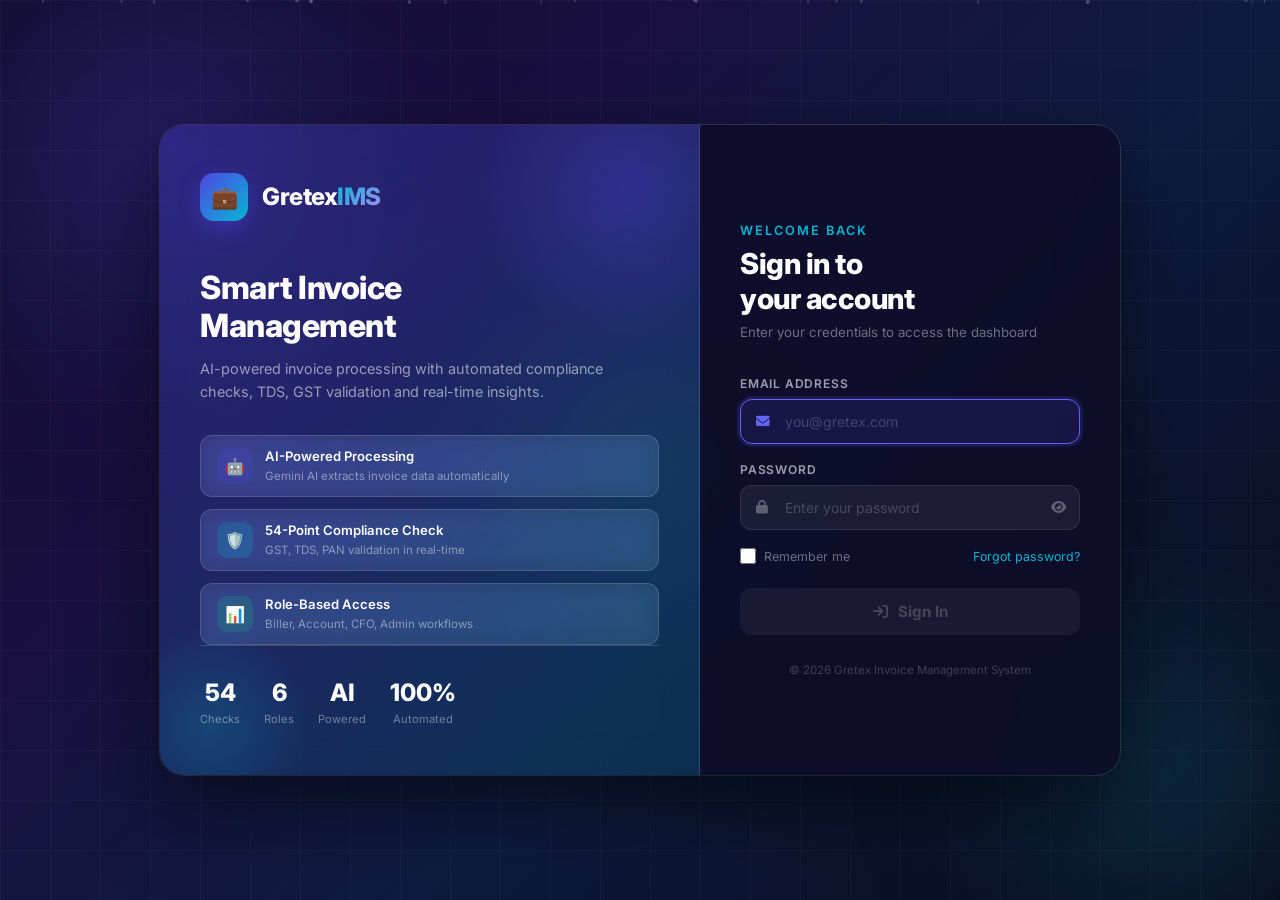
==== commit 78bfd490: "Add files via upload" ====
--- a/account.html
+++ b/account.html
@@ -1,1641 +1,1641 @@
-<!DOCTYPE html>
-<html lang="en">
-<head>
-  <meta charset="UTF-8"/>
-  <meta name="viewport" content="width=device-width, initial-scale=1.0"/>
-  <title>Account Dashboard — Gretex</title>
-
-  <link href="https://fonts.googleapis.com/css2?family=Inter:wght@300;400;500;600;700;800&display=swap" rel="stylesheet"/>
-  <link href="https://cdnjs.cloudflare.com/ajax/libs/font-awesome/6.4.0/css/all.min.css" rel="stylesheet"/>
-  <link href="https://cdn.datatables.net/1.13.6/css/dataTables.bootstrap5.min.css" rel="stylesheet"/>
-  <link href="css/style.css" rel="stylesheet"/>
-
-  <style>
-    /* ── Basic Section & Modals ── */
-    .section { display: none; }
-    .section.active { display: block; }
-
-    .modal-box.large { max-width: 900px; }
-
-    /* ── Invoice Detail Tabs ── */
-    .detail-tabs {
-      display      : flex;
-      gap          : 4px;
-      padding      : 16px 20px 0;
-      border-bottom: 1px solid var(--gray-200);
-      background   : var(--gray-50);
-      flex-wrap    : wrap;
-    }
-
-    .detail-tab {
-      padding      : 8px 16px;
-      border-radius: 8px 8px 0 0;
-      font-size    : 0.82rem;
-      font-weight  : 500;
-      cursor       : pointer;
-      border       : 1px solid transparent;
-      color        : var(--gray-600);
-      transition   : var(--transition);
-      background   : transparent;
-    }
-
-    .detail-tab.active {
-      background         : var(--white);
-      color              : var(--primary);
-      border-color       : var(--gray-200);
-      border-bottom-color: var(--white);
-      font-weight        : 600;
-    }
-
-    .detail-tab-content { display: none; }
-    .detail-tab-content.active { display: block; }
-
-    /* ── Dashboard Layout ── */
-    .dashboard-grid {
-      display              : grid;
-      grid-template-columns: 1fr 360px;
-      gap                  : 16px;
-    }
-
-    @media (max-width: 1024px) {
-      .dashboard-grid { grid-template-columns: 1fr; }
-    }
-
-    /* ── Action Buttons ── */
-    .queue-action-btn {
-      display      : inline-flex;
-      align-items  : center;
-      gap          : 5px;
-      padding      : 5px 12px;
-      border-radius: 6px;
-      font-size    : 0.78rem;
-      font-weight  : 600;
-      cursor       : pointer;
-      border       : none;
-      transition   : opacity 0.15s, transform 0.1s;
-    }
-
-    .queue-action-btn:hover  { opacity: 0.88; transform: translateY(-1px); }
-    .queue-action-btn:active { transform: translateY(0); }
-
-    .btn-approve { background: #34a853; color: #fff; }
-    .btn-reject  { background: #ea4335; color: #fff; }
-
-    /* ── Reject Modal Textarea ── */
-    #rejectReason {
-      width        : 100%;
-      resize       : vertical;
-      font-size    : 0.85rem;
-      padding      : 10px 12px;
-      border       : 1.5px solid var(--gray-300);
-      border-radius: 8px;
-      font-family  : 'Inter', sans-serif;
-      outline      : none;
-      min-height   : 100px;
-      transition   : border-color 0.2s;
-    }
-
-    #rejectReason:focus {
-      border-color: #ea4335;
-      box-shadow  : 0 0 0 3px rgba(234,67,53,0.1);
-    }
-
-    .reject-modal-header {
-      background: linear-gradient(135deg, #c62828, #8b0000);
-    }
-
-    /* =========================================
-       ✨ MODERN UI STYLES (UPDATED) ✨
-       ========================================= */
-
-    /* ── 1. Queue Stats Mini Row (Top Cards) ── */
-    .queue-stats-row {
-      display      : flex;
-      gap          : 16px; 
-      flex-wrap    : wrap;
-      margin-bottom: 24px;
-    }
-
-    .queue-mini-stat {
-      flex          : 1;
-      min-width     : 120px;
-      padding       : 16px 20px;
-      border-radius : 12px; 
-      background    : var(--white);
-      border        : 1px solid rgba(0,0,0,0.05); 
-      box-shadow    : 0 4px 12px rgba(0,0,0,0.03); 
-      text-align    : center;
-      transition    : transform 0.2s ease, box-shadow 0.2s ease;
-    }
-
-    .queue-mini-stat:hover {
-      transform : translateY(-3px);
-      box-shadow: 0 8px 16px rgba(0,0,0,0.06);
-    }
-
-    .queue-mini-stat .mini-val {
-      font-size  : 1.8rem; 
-      font-weight: 800;
-      line-height: 1.2;
-    }
-
-    .queue-mini-stat .mini-label {
-      font-size     : 0.8rem;
-      font-weight   : 600;
-      color         : var(--gray-500);
-      margin-top    : 6px;
-      text-transform: uppercase;
-      letter-spacing: 0.5px;
-    }
-
-    .mini-val.pending  { color: #f9a825; }
-    .mini-val.approved { color: #34a853; }
-    .mini-val.rejected { color: #ea4335; }
-    .mini-val.total    { color: var(--primary); }
-
-    /* ── 2. Modern Filter Tabs (Pill style) ── */
-    .filter-tabs {
-      display      : flex;
-      gap          : 6px;
-      background   : var(--gray-50);
-      padding      : 4px;
-      border-radius: 8px;
-      border       : 1px solid var(--gray-200);
-    }
-
-    .filter-tab, .filter-tab-q, .filter-tab-c {
-      padding      : 6px 16px;
-      border-radius: 6px;
-      font-size    : 0.82rem;
-      font-weight  : 500;
-      cursor       : pointer;
-      border       : none;
-      color        : var(--gray-600);
-      background   : transparent;
-      transition   : all 0.2s ease;
-    }
-
-    .filter-tab:hover, .filter-tab-q:hover, .filter-tab-c:hover {
-      background: rgba(0,0,0,0.04);
-    }
-
-    .filter-tab.active, .filter-tab-q.active, .filter-tab-c.active {
-      background : var(--white);
-      color      : var(--primary); 
-      font-weight: 600;
-      box-shadow : 0 2px 6px rgba(0,0,0,0.08);
-    }
-
-    /* ── 3. Table Rows & Spacing ── */
-    .data-table tbody tr {
-      transition: background-color 0.15s ease;
-    }
-    
-    .data-table tbody tr:hover {
-      background-color: #f8faff; 
-    }
-
-    .data-table td, .data-table th {
-      padding       : 14px 16px; 
-      vertical-align: middle;
-    }
-
-    /* ── 4. Soft Premium Status Badges ── */
-    .queue-status-badge {
-      display       : inline-flex;
-      align-items   : center;
-      padding       : 4px 12px;
-      border-radius : 20px; 
-      font-size     : 0.75rem;
-      font-weight   : 600;
-      letter-spacing: 0.3px;
-    }
-
-    .status-pending  { background: #fff8e1; color: #f57f17; border: 1px solid #ffe082; }
-    .status-approved { background: #e8f5e9; color: #2e7d32; border: 1px solid #c8e6c9; }
-    .status-rejected { background: #ffebee; color: #c62828; border: 1px solid #ffcdd2; }
-    .status-sent     { background: #e3f2fd; color: #1565c0; border: 1px solid #bbdefb; }
-
-    /* ── 5. Tracking Timeline ── */
-    .tracking-wrapper {
-      background: #fff;
-      padding: 24px 20px 10px;
-      border-radius: 12px;
-      border: 1px solid var(--gray-200);
-      margin-bottom: 10px;
-      box-shadow: 0 2px 8px rgba(0,0,0,0.02);
-    }
-
-    .tracking-container {
-      display: flex;
-      justify-content: space-between;
-      align-items: flex-start;
-      position: relative;
-      width: 100%;
-    }
-
-    .track-step {
-      flex: 1;
-      text-align: center;
-      position: relative;
-      z-index: 1;
-    }
-
-    .track-step::before {
-      content: "";
-      position: absolute;
-      top: 15px;
-      left: -50%;
-      width: 100%;
-      height: 3px;
-      background: #e5e7eb;
-      z-index: -1;
-      transition: all 0.3s ease;
-    }
-    .track-step:first-child::before { display: none; }
-
-    .track-icon {
-      width: 32px;
-      height: 32px;
-      border-radius: 50%;
-      background: #fff;
-      border: 3px solid #e5e7eb;
-      display: flex;
-      align-items: center;
-      justify-content: center;
-      margin: 0 auto 10px;
-      color: transparent; 
-      font-size: 12px;
-      transition: all 0.3s ease;
-    }
-
-    .track-step.completed .track-icon { background: #10b981; border-color: #10b981; color: #fff; }
-    .track-step.completed::before { background: #10b981; }
-    .track-step.active .track-icon { background: #4f46e5; border-color: #4f46e5; color: #fff; box-shadow: 0 0 0 4px rgba(79, 70, 229, 0.2); }
-    .track-step.active::before { background: #10b981; }
-    .track-step.rejected .track-icon { background: #ef4444; border-color: #ef4444; color: #fff; }
-    .track-text h6 { font-size: 0.75rem; margin: 0 0 4px 0; color: var(--gray-800); font-weight: 600; }
-    .track-text p { font-size: 0.65rem; margin: 0; color: var(--gray-500); line-height: 1.2; }
-
-    .completed-card {
-      background: var(--white); border: 1px solid var(--gray-200); border-radius: var(--border-radius);
-      padding: 16px 20px; margin-bottom: 10px; display: flex; align-items: center; gap: 16px; cursor: pointer;
-    }
-    .completed-card:hover { border-color: var(--primary); }
-    .completed-card.approved { border-left: 4px solid var(--secondary); }
-    .completed-card.rejected { border-left: 4px solid var(--danger); }
-  </style>
-</head>
-
-<body>
-<div class="app-wrapper">
-
-  <aside class="sidebar" id="sidebar"></aside>
-
-  <div class="main-content" id="mainContent">
-
-    <header class="app-header" id="appHeader"></header>
-
-    <div class="page-content">
-
-      <!-- DASHBOARD OVERVIEW -->
-      <div class="section active" id="section-dashboard">
-
-        <div class="stats-grid">
-          <div class="stat-card total" style="cursor:pointer" onclick="Dashboard.showSection('invoices')">
-            <div class="stat-icon"><i class="fa fa-inbox"></i></div>
-            <div class="stat-info">
-              <div class="stat-value" id="statTotal">--</div>
-              <div class="stat-label">Total Invoices</div>
-            </div>
-          </div>
-          <div class="stat-card pass" style="cursor:pointer" onclick="Dashboard.showSection('invoices')">
-            <div class="stat-icon"><i class="fa fa-circle-check"></i></div>
-            <div class="stat-info">
-              <div class="stat-value" id="statPass">--</div>
-              <div class="stat-label">Passed</div>
-            </div>
-          </div>
-          <div class="stat-card review" style="cursor:pointer" onclick="Dashboard.showSection('approval')">
-            <div class="stat-icon"><i class="fa fa-triangle-exclamation"></i></div>
-            <div class="stat-info">
-              <div class="stat-value" id="statReview">--</div>
-              <div class="stat-label">Action Needed</div>
-            </div>
-          </div>
-          <div class="stat-card fail" style="cursor:pointer" onclick="Dashboard.showSection('invoices')">
-            <div class="stat-icon"><i class="fa fa-circle-xmark"></i></div>
-            <div class="stat-info">
-              <div class="stat-value" id="statFail">--</div>
-              <div class="stat-label">Failed</div>
-            </div>
-          </div>
-          <div class="stat-card amount">
-            <div class="stat-icon"><i class="fa fa-indian-rupee-sign"></i></div>
-            <div class="stat-info">
-              <div class="stat-value" id="statAmount">--</div>
-              <div class="stat-label">Total Amount</div>
-            </div>
-          </div>
-        </div>
-
-        <div class="dashboard-grid">
-
-          <div class="card">
-            <div class="card-header">
-              <div class="card-title">
-                <i class="fa fa-clock-rotate-left"></i> Recent Invoices
-              </div>
-              <button class="btn btn-ghost btn-sm" onclick="Dashboard.showSection('invoices')">
-                View All <i class="fa fa-arrow-right"></i>
-              </button>
-            </div>
-            <div class="table-wrapper">
-              <table class="data-table">
-                <thead>
-                  <tr>
-                    <th>Invoice No</th>
-                    <th>Vendor</th>
-                    <th>Amount</th>
-                    <th>Stage</th>
-                    <th></th>
-                  </tr>
-                </thead>
-                <tbody id="recentBody">
-                  <tr><td colspan="5" class="text-center" style="padding:24px;color:var(--gray-400)">
-                    <i class="fa fa-spinner fa-spin"></i> Loading...
-                  </td></tr>
-                </tbody>
-              </table>
-            </div>
-          </div>
-
-          <div class="card">
-            <div class="card-header">
-              <div class="card-title" style="color:var(--danger)">🚩 Red Flags</div>
-              <button class="btn btn-ghost btn-sm" onclick="Dashboard.showSection('redflags')">
-                View All <i class="fa fa-arrow-right"></i>
-              </button>
-            </div>
-            <div id="redFlagsPanel" style="padding:0 16px;max-height:320px;overflow-y:auto">
-              <div class="text-center" style="padding:24px;color:var(--gray-400)">
-                <i class="fa fa-spinner fa-spin"></i>
-              </div>
-            </div>
-          </div>
-
-        </div>
-      </div>
-
-      <!-- ALL INVOICES -->
-      <div class="section" id="section-invoices">
-        <div class="card" style="margin-bottom:16px">
-          <div class="card-body" style="padding:14px 20px">
-            <div style="display:flex;align-items:center;gap:12px;flex-wrap:wrap">
-              <div class="filter-tabs">
-                <button class="filter-tab active" data-status="ALL">All</button>
-                <button class="filter-tab" data-status="Completed">✅ Completed</button>
-                <button class="filter-tab" data-status="Account">⏳ At Account</button>
-                <button class="filter-tab" data-status="CFO">💼 At CFO</button>
-              </div>
-              <div style="flex:1;min-width:200px;position:relative">
-                <i class="fa fa-search" style="position:absolute;left:12px;top:50%;transform:translateY(-50%);color:var(--gray-400);pointer-events:none"></i>
-                <input type="text" class="form-control" id="searchInput" autocomplete="off" placeholder="Search vendor, invoice no..." style="padding-left:36px"/>
-              </div>
-              <button class="btn btn-outline btn-sm" id="redFlagToggle" onclick="Dashboard.toggleRedFlagFilter()">
-                🚩 Red Flags Only
-              </button>
-            </div>
-          </div>
-        </div>
-
-        <div class="card">
-          <div class="card-header">
-            <div class="card-title">
-              <i class="fa fa-file-invoice"></i> All Invoices
-              <span id="invoiceCount" style="font-weight:400;color:var(--gray-500);font-size:0.8rem"></span>
-            </div>
-          </div>
-          <div class="table-wrapper">
-            <table class="data-table" id="invoiceTable">
-              <thead>
-                <tr>
-                  <th>#</th><th>Date</th><th>Invoice No</th><th>Vendor</th><th>Description</th>
-                  <th>Basic Amt</th><th>TDS</th><th>Payable</th><th>Type</th><th>🚩</th><th>Current Stage</th><th>Action</th>
-                </tr>
-              </thead>
-              <tbody id="invoiceBody">
-                <tr><td colspan="12" class="text-center" style="padding:32px;color:var(--gray-400)">
-                  <i class="fa fa-spinner fa-spin"></i> Loading invoices...
-                </td></tr>
-              </tbody>
-            </table>
-          </div>
-          <div style="padding:12px 20px;border-top:1px solid var(--gray-200);display:flex;justify-content:space-between;align-items:center">
-            <span id="tableInfo" style="font-size:0.78rem;color:var(--gray-500)"></span>
-            <div id="tablePagination" style="display:flex;gap:6px"></div>
-          </div>
-        </div>
-      </div>
-
-      <!-- APPROVAL QUEUE -->
-      <div class="section" id="section-approval">
-        <div class="queue-stats-row" id="queueStatsRow">
-          <div class="queue-mini-stat"><div class="mini-val total" id="qStatTotal">--</div><div class="mini-label">Total</div></div>
-          <div class="queue-mini-stat"><div class="mini-val pending" id="qStatPending">--</div><div class="mini-label">Pending Action</div></div>
-          <div class="queue-mini-stat"><div class="mini-val approved" id="qStatApproved">--</div><div class="mini-label">Approved</div></div>
-          <div class="queue-mini-stat"><div class="mini-val rejected" id="qStatRejected">--</div><div class="mini-label">Rejected</div></div>
-        </div>
-
-        <div class="card" style="margin-bottom:16px">
-          <div class="card-body" style="padding:14px 20px">
-            <div style="display:flex;align-items:center;gap:12px;flex-wrap:wrap">
-              <div class="filter-tabs">
-                <button class="filter-tab-q active" data-status="ALL">All</button>
-                <button class="filter-tab-q" data-status="Pending">⏳ Pending</button>
-                <button class="filter-tab-q" data-status="Approved">✅ Approved</button>
-                <button class="filter-tab-q" data-status="Rejected">❌ Rejected</button>
-              </div>
-              <div style="flex:1;min-width:200px;position:relative">
-                <i class="fa fa-search" style="position:absolute;left:12px;top:50%;transform:translateY(-50%);color:var(--gray-400);pointer-events:none"></i>
-                <input type="text" class="form-control" id="queueSearchInput" autocomplete="off" placeholder="Search vendor, invoice no..." style="padding-left:36px"/>
-              </div>
-              <button class="btn btn-outline btn-sm" onclick="Dashboard.loadApprovalQueue()">
-                <i class="fa fa-rotate-right"></i> Refresh
-              </button>
-            </div>
-          </div>
-        </div>
-
-        <div class="card">
-          <div class="card-header">
-            <div class="card-title">
-              <i class="fa fa-list-check"></i> Approval Queue
-              <span id="queueCount" style="font-weight:400;color:var(--gray-500);font-size:0.8rem"></span>
-            </div>
-            <div style="font-size:0.78rem;color:var(--gray-500)">Pending invoices require your action</div>
-          </div>
-          <!-- Updated Table Wrapper for Scrolling -->
-          <div class="table-wrapper" style="max-height: 60vh; overflow-y: auto;">
-            <table class="data-table" id="queueTable">
-              <thead style="position: sticky; top: 0; z-index: 10;">
-                <tr>
-                  <th>#</th><th>Invoice No</th><th>Vendor</th><th>Basic Amt</th><th>TDS</th>
-                  <th>Final Payable</th><th>🚩</th><th>Queue Status</th><th>Actions</th>
-                </tr>
-              </thead>
-              <tbody id="queueBody">
-                <tr><td colspan="9" class="text-center" style="padding:32px;color:var(--gray-400)">
-                  <i class="fa fa-spinner fa-spin"></i> Loading queue...
-                </td></tr>
-              </tbody>
-            </table>
-          </div>
-          <!-- New Pagination Controls -->
-          <div style="padding:12px 20px;border-top:1px solid var(--gray-200);display:flex;justify-content:space-between;align-items:center;flex-wrap:wrap;gap:10px;background:var(--white);border-radius:0 0 12px 12px;">
-            <div style="display:flex;align-items:center;gap:10px;">
-              <span style="font-size:0.78rem;color:var(--gray-500)">Rows per page:</span>
-              <select id="queuePageSize" style="font-size:0.78rem;padding:4px 8px;border-radius:6px;border:1px solid var(--gray-300);outline:none;cursor:pointer;" onchange="Dashboard.changeQueuePageSize(this.value)">
-                <option value="10">10</option>
-                <option value="15" selected>15</option>
-                <option value="20">20</option>
-                <option value="30">30</option>
-                <option value="50">50</option>
-                <option value="100">100</option>
-              </select>
-              <span id="queueTableInfo" style="font-size:0.78rem;color:var(--gray-500);margin-left:10px;"></span>
-            </div>
-            <div id="queueTablePagination" style="display:flex;gap:6px"></div>
-          </div>
-        </div>
-      </div>
-
-      <!-- COMPLETED -->
-      <div class="section" id="section-completed">
-        <div style="display:grid;grid-template-columns:1fr 1fr;gap:16px;margin-bottom:16px">
-          <div class="card">
-            <div class="card-body" style="display:flex;align-items:center;gap:16px;padding:20px">
-              <div style="width:52px;height:52px;border-radius:12px;background:#e8f5e9;display:flex;align-items:center;justify-content:center;font-size:1.5rem">✅</div>
-              <div>
-                <div style="font-size:2rem;font-weight:800;color:var(--secondary)" id="completedApproved">--</div>
-                <div style="font-size:0.8rem;color:var(--gray-500)">Bills Approved by You</div>
-              </div>
-            </div>
-          </div>
-          <div class="card">
-            <div class="card-body" style="display:flex;align-items:center;gap:16px;padding:20px">
-              <div style="width:52px;height:52px;border-radius:12px;background:#ffebee;display:flex;align-items:center;justify-content:center;font-size:1.5rem">❌</div>
-              <div>
-                <div style="font-size:2rem;font-weight:800;color:var(--danger)" id="completedRejected">--</div>
-                <div style="font-size:0.8rem;color:var(--gray-500)">Bills Rejected by You</div>
-              </div>
-            </div>
-          </div>
-        </div>
-        <div class="card" style="margin-bottom:16px">
-          <div class="card-body" style="padding:14px 20px">
-            <div style="display:flex;gap:8px;flex-wrap:wrap">
-              <button class="filter-tab-c active" data-cstatus="ALL" onclick="Dashboard.filterCompleted(this)">All</button>
-              <button class="filter-tab-c" data-cstatus="Approved" onclick="Dashboard.filterCompleted(this)">✅ Approved</button>
-              <button class="filter-tab-c" data-cstatus="Rejected" onclick="Dashboard.filterCompleted(this)">❌ Rejected</button>
-            </div>
-          </div>
-        </div>
-        <div class="card">
-          <div class="card-header">
-            <div class="card-title">
-              <i class="fa fa-flag-checkered"></i> Your Processed Bills
-              <span id="completedCount" style="font-weight:400;color:var(--gray-500);font-size:0.8rem"></span>
-            </div>
-          </div>
-          <div id="completedList" style="padding:16px">
-            <div class="text-center" style="padding:32px;color:var(--gray-400)">
-              <i class="fa fa-spinner fa-spin"></i> Loading...
-            </div>
-          </div>
-        </div>
-      </div>
-
-      <!-- RED FLAGS -->
-      <div class="section" id="section-redflags">
-        <div class="card">
-          <div class="card-header">
-            <div class="card-title" style="color:var(--danger)">
-              🚩 Red Flag Invoices <span id="redFlagCount" style="font-weight:400;color:var(--gray-500);font-size:0.8rem"></span>
-            </div>
-          </div>
-          <div class="table-wrapper">
-            <table class="data-table">
-              <thead>
-                <tr>
-                  <th>Invoice No</th><th>Vendor</th><th>Amount</th><th>Red Flags</th><th>Stage</th><th>Date</th><th>Action</th>
-                </tr>
-              </thead>
-              <tbody id="redFlagBody">
-                <tr><td colspan="7" class="text-center" style="padding:32px;color:var(--gray-400)">
-                  <i class="fa fa-spinner fa-spin"></i> Loading...
-                </td></tr>
-              </tbody>
-            </table>
-          </div>
-        </div>
-      </div>
-
-      <!-- DETAILED SUMMARY SECTION -->
-      <div class="section" id="section-summary">
-        <div class="dashboard-grid" style="grid-template-columns: repeat(auto-fit, minmax(230px, 1fr)); margin-bottom: 16px;">
-          <div class="card">
-            <div class="card-body" style="padding: 20px; text-align: center;">
-              <div style="font-size: 0.85rem; color: var(--gray-500); text-transform: uppercase; font-weight: 600;">Total Invoices</div>
-              <div style="font-size: 2rem; font-weight: 800; color: var(--primary); margin-top: 8px;" id="sumTotalCount">0</div>
-            </div>
-          </div>
-          <div class="card">
-            <div class="card-body" style="padding: 20px; text-align: center;">
-              <div style="font-size: 0.85rem; color: var(--gray-500); text-transform: uppercase; font-weight: 600;">Total Amount</div>
-              <div style="font-size: 1.8rem; font-weight: 800; color: var(--gray-800); margin-top: 8px;" id="sumTotalAmount">₹0</div>
-            </div>
-          </div>
-          <div class="card">
-            <div class="card-body" style="padding: 20px; text-align: center;">
-              <div style="font-size: 0.85rem; color: var(--gray-500); text-transform: uppercase; font-weight: 600;">Approved Value</div>
-              <div style="font-size: 1.8rem; font-weight: 800; color: #34a853; margin-top: 8px;" id="sumApprovedAmount">₹0</div>
-            </div>
-          </div>
-          <div class="card">
-            <div class="card-body" style="padding: 20px; text-align: center;">
-              <div style="font-size: 0.85rem; color: var(--gray-500); text-transform: uppercase; font-weight: 600;">Pending Value</div>
-              <div style="font-size: 1.8rem; font-weight: 800; color: #f9a825; margin-top: 8px;" id="sumPendingAmount">₹0</div>
-            </div>
-          </div>
-        </div>
-
-        <div class="card">
-          <div class="card-header">
-            <div class="card-title"><i class="fa fa-chart-pie"></i> Vendor-wise Summary</div>
-          </div>
-          <div class="table-wrapper" style="max-height: 50vh; overflow-y: auto;">
-            <table class="data-table">
-              <thead style="position: sticky; top: 0; z-index: 10;">
-                <tr>
-                  <th>Vendor Name</th>
-                  <th style="text-align:center;">Total Invoices</th>
-                  <th style="text-align:center;">Approved</th>
-                  <th style="text-align:center;">Pending/Other</th>
-                  <th style="text-align:right;">Total Value</th>
-                </tr>
-              </thead>
-              <tbody id="summaryVendorBody">
-                <tr><td colspan="5" class="text-center" style="padding: 32px; color: var(--gray-400);"><i class="fa fa-spinner fa-spin"></i> Generating summary...</td></tr>
-              </tbody>
-            </table>
-          </div>
-        </div>
-      </div>
-
-      <!-- PROFILE -->
-      <div class="section" id="section-profile">
-        <div class="card" style="max-width:500px">
-          <div class="card-header">
-            <div class="card-title"><i class="fa fa-user"></i> My Profile</div>
-          </div>
-          <div class="card-body" id="profileBody">
-            <div class="text-center" style="padding:24px;color:var(--gray-400)"><i class="fa fa-spinner fa-spin"></i></div>
-          </div>
-        </div>
-      </div>
-
-      <!-- PASSWORD -->
-      <div class="section" id="section-password">
-        <div class="card" style="max-width:440px">
-          <div class="card-header">
-            <div class="card-title"><i class="fa fa-lock"></i> Change Password</div>
-          </div>
-          <div class="card-body">
-            <div class="form-group">
-              <label class="form-label">Current Password</label>
-              <input type="password" class="form-control" id="oldPassword" placeholder="Enter current password"/>
-            </div>
-            <div class="form-group">
-              <label class="form-label">New Password</label>
-              <input type="password" class="form-control" id="newPassword" placeholder="Min 6 characters"/>
-            </div>
-            <div class="form-group">
-              <label class="form-label">Confirm New Password</label>
-              <input type="password" class="form-control" id="confirmPassword" placeholder="Re-enter new password"/>
-            </div>
-            <button class="btn btn-primary w-100" onclick="Dashboard.changePassword()">
-              <i class="fa fa-key"></i> Update Password
-            </button>
-          </div>
-        </div>
-      </div>
-
-    </div>
-  </div>
-</div>
-
-<!-- INVOICE DETAIL MODAL -->
-<div class="modal-overlay" id="detailModal">
-  <div class="modal-box large">
-    <div class="modal-header" style="background:linear-gradient(135deg,#1a73e8,#0d47a1)">
-      <h5 class="modal-title" style="color:#fff;display:flex;align-items:center;gap:8px">
-        <i class="fa fa-file-invoice"></i> Invoice —
-        <span id="modalInvoiceNo"></span><span id="modalStatus" style="margin-left:8px"></span>
-      </h5>
-      <button class="modal-close" onclick="Dashboard.closeModal()">✕</button>
-    </div>
-
-    <div id="modalTrackingTimeline" style="padding: 20px 20px 0; background: var(--white);"></div>
-
-    <div class="detail-tabs">
-      <button class="detail-tab active" data-tab="tab-attachment" onclick="Dashboard.switchTab(this, 'tab-attachment')">📎 Attachment</button>
-      <button class="detail-tab" data-tab="tab-accounting" onclick="Dashboard.switchTab(this, 'tab-accounting')">📊 Accounting</button>
-      <button class="detail-tab" data-tab="tab-tds" onclick="Dashboard.switchTab(this, 'tab-tds')">💰 TDS</button>
-      <button class="detail-tab" data-tab="tab-gst" onclick="Dashboard.switchTab(this, 'tab-gst')">🧾 GST</button>
-      <button class="detail-tab" data-tab="tab-process" onclick="Dashboard.switchTab(this, 'tab-process')">⚙️ Process</button>
-      <button class="detail-tab" data-tab="tab-flags" onclick="Dashboard.switchTab(this, 'tab-flags')">🚩 Red Flags</button>
-    </div>
-
-    <div style="max-height:55vh;overflow-y:auto;background:var(--white);">
-      <div class="detail-tab-content active" id="tab-attachment"></div>
-      <div class="detail-tab-content" id="tab-accounting"></div>
-      <div class="detail-tab-content" id="tab-tds"></div>
-      <div class="detail-tab-content" id="tab-gst"></div>
-      <div class="detail-tab-content" id="tab-process"></div>
-      <div class="detail-tab-content" id="tab-flags"></div>
-    </div>
-
-    <div class="modal-footer" style="display: flex; justify-content: flex-end; gap: 10px;">
-      <a id="driveLink" href="#" target="_blank" class="btn btn-outline btn-sm" style="display:none">
-        <i class="fa fa-file-pdf"></i> View Original
-      </a>
-      
-      <button class="btn btn-sm" id="modalApproveBtn" onclick="Dashboard.approveFromModal()" style="display:none; background:#34a853; color:#fff; border:none; font-weight:600; padding:6px 14px; border-radius:6px;">
-        <i class="fa fa-check"></i> Approve
-      </button>
-      <button class="btn btn-sm" id="modalRejectBtn" onclick="Dashboard.rejectFromModal()" style="display:none; background:#ea4335; color:#fff; border:none; font-weight:600; padding:6px 14px; border-radius:6px;">
-        <i class="fa fa-xmark"></i> Reject
-      </button>
-      
-      <button class="btn btn-ghost btn-sm" onclick="Dashboard.closeModal()">
-        <i class="fa fa-xmark"></i> Close
-      </button>
-    </div>
-  </div>
-</div>
-
-<!-- REJECT MODAL -->
-<div class="modal-overlay" id="rejectModal">
-  <div class="modal-box" style="max-width:440px">
-    <div class="modal-header reject-modal-header">
-      <h5 class="modal-title" style="color:#fff;display:flex;align-items:center;gap:8px">
-        <i class="fa fa-circle-xmark"></i> Reject Invoice
-        <span id="rejectModalInvoiceNo" style="font-size:0.85rem;opacity:0.85;margin-left:4px"></span>
-      </h5>
-      <button class="modal-close" onclick="Dashboard.closeRejectModal()">✕</button>
-    </div>
-    <div style="padding:20px">
-      <p style="font-size:0.85rem;color:var(--gray-600);margin-bottom:14px;line-height:1.5">
-        <i class="fa fa-circle-info" style="color:#ea4335;margin-right:6px"></i>
-        This invoice will be <strong>stopped here</strong> and not forwarded to CFO.
-      </p>
-      <label class="form-label" style="font-size:0.8rem;font-weight:600;color:var(--gray-700);margin-bottom:6px;display:block">
-        Rejection Reason <span style="color:#ea4335">*</span>
-      </label>
-      <textarea id="rejectReason" placeholder="e.g. Missing vendor PAN..." rows="4"></textarea>
-      <div id="rejectReasonError" style="display:none;color:#ea4335;font-size:0.78rem;margin-top:6px">
-        <i class="fa fa-triangle-exclamation"></i> Rejection reason is required.
-      </div>
-    </div>
-    <div class="modal-footer">
-      <button class="btn btn-sm" id="confirmRejectBtn" style="background:#ea4335;color:#fff;padding:7px 18px;font-weight:600;border:none;border-radius:7px;cursor:pointer" onclick="Dashboard.confirmReject()">
-        <i class="fa fa-circle-xmark"></i> Confirm Reject
-      </button>
-      <button class="btn btn-ghost btn-sm" onclick="Dashboard.closeRejectModal()"><i class="fa fa-xmark"></i> Cancel</button>
-    </div>
-  </div>
-</div>
-
-<!-- APPROVE MODAL -->
-<div class="modal-overlay" id="approveModal">
-  <div class="modal-box" style="max-width:440px">
-    <div class="modal-header" style="background: linear-gradient(135deg, #34a853, #1b5e20);">
-      <h5 class="modal-title" style="color:#fff;display:flex;align-items:center;gap:8px">
-        <i class="fa fa-check-circle"></i> Approve Invoice
-        <span id="approveModalInvoiceNo" style="font-size:0.85rem;opacity:0.85;margin-left:4px"></span>
-      </h5>
-      <button class="modal-close" onclick="Dashboard.closeApproveModal()">✕</button>
-    </div>
-    <div style="padding:20px">
-      <p style="font-size:0.85rem;color:var(--gray-600);margin-bottom:14px;line-height:1.5">
-        <i class="fa fa-circle-info" style="color:#34a853;margin-right:6px"></i>
-        This invoice will be <strong>approved</strong> and forwarded to the CFO.
-      </p>
-      <label class="form-label" style="font-size:0.8rem;font-weight:600;color:var(--gray-700);margin-bottom:6px;display:block">
-        Approval Remark / Note
-      </label>
-      <textarea id="approveReason" placeholder="e.g. All documents verified, amounts match..." rows="3" style="width:100%;resize:vertical;font-size:0.85rem;padding:10px 12px;border:1.5px solid var(--gray-300);border-radius:8px;font-family:'Inter', sans-serif;outline:none;transition:border-color 0.2s;"></textarea>
-    </div>
-    <div class="modal-footer">
-      <button class="btn btn-sm" id="confirmApproveBtn" style="background:#34a853;color:#fff;padding:7px 18px;font-weight:600;border:none;border-radius:7px;cursor:pointer" onclick="Dashboard.confirmApprove()">
-        <i class="fa fa-check"></i> Confirm Approve
-      </button>
-      <button class="btn btn-ghost btn-sm" onclick="Dashboard.closeApproveModal()"><i class="fa fa-xmark"></i> Cancel</button>
-    </div>
-  </div>
-</div>
-
-<script src="https://code.jquery.com/jquery-3.7.0.min.js"></script>
-<script src="https://cdn.datatables.net/1.13.6/js/jquery.dataTables.min.js"></script>
-<script src="js/api.js"></script>
-<script src="js/sidebar.js"></script>
-
-<script>
-const Dashboard = {
-  invoices     : [],
-  redFlagFilter: false,
-  currentRow   : null,
-  currentPage  : 1,
-  pageSize     : 15,
-  filteredData : [],
-
-  queueData        : [],
-  queueFiltered    : [],
-  queueCurrentPage : 1, // New Pagination Variable
-  queuePageSize    : 15, // New Pagination Variable
-  pendingRejectRow : null,
-  pendingRejectInvoiceNo: "",
-  
-  pendingApproveRow : null,
-  pendingApproveInvoiceNo: "",
-
-  generateTrackingTimeline(inv) {
-    const steps = [
-      { key: "Received", label: "Received",    date: inv["Timestamp"],       icon: "fa-envelope" },
-      { key: "Biller",   label: "Biller",      date: inv["Biller_Send_At"],  icon: "fa-user-check", statusCol: "" },
-      { key: "Account",  label: "Account",     date: inv["Account_Send_At"], icon: "fa-calculator", statusCol: inv["Account_Status"] },
-      { key: "CFO",      label: "CFO",         date: inv["CFO_Send_At"],     icon: "fa-briefcase",  statusCol: inv["CFO_Status"] },
-      { key: "Admin",    label: "Admin",       date: inv["Admin_Send_At"],   icon: "fa-user-shield",statusCol: inv["Admin_Status"] },
-      { key: "SA",       label: "Super Admin", date: inv["SA_Approved_At"],  icon: "fa-crown",      statusCol: inv["SA_Status"] }
-    ];
-    const currentStage = inv["Current_Stage"] || "New";
-    let hasRejected = steps.some(s => s.statusCol && s.statusCol.includes("Rejected"));
-    let stageReached = false;
-    let html = `<div class="tracking-wrapper"><div class="tracking-container">`;
-    steps.forEach((step) => {
-      let statusClass = "";
-      let iconHtml = `<i class="fa ${step.icon}"></i>`;
-      let dateText = step.date ? step.date : "Pending...";
-      if (step.date && step.date !== "") {
-        statusClass = "completed"; iconHtml = `<i class="fa fa-check"></i>`; 
-        if (step.statusCol && step.statusCol.includes("Rejected")) {
-          statusClass = "rejected"; iconHtml = `<i class="fa fa-times"></i>`;
-        }
-      } else {
-        if (!stageReached && !hasRejected && currentStage !== "Completed") {
-          statusClass = "active"; stageReached = true; 
-        }
-      }
-      html += `
-        <div class="track-step ${statusClass}">
-          <div class="track-icon">${iconHtml}</div>
-          <div class="track-text"><h6>${step.label}</h6><p>${dateText}</p></div>
-        </div>`;
-    });
-    html += `</div></div>`;
-
-    let rBy = ""; let rRem = "";
-    if ((inv["Account_Status"] || "").includes("Rejected")) { rBy = "Account"; rRem = inv["Account_Remark"] || ""; }
-    else if ((inv["CFO_Status"] || "").includes("Rejected")) { rBy = "CFO"; rRem = inv["CFO_Remark"] || ""; }
-    else if ((inv["Admin_Status"] || "").includes("Rejected")) { rBy = "Admin"; rRem = inv["Admin_Remark"] || ""; }
-    else if ((inv["SA_Status"] || "").includes("Rejected")) { rBy = "Super Admin"; rRem = inv["SA_Remark"] || ""; }
-    
-    if (rBy) {
-      html += `<div style="margin-top:16px;background:#fff0f0;border-left:4px solid #ea4335;border-radius:6px;padding:12px 16px;font-size:0.9rem;box-shadow:0 1px 3px rgba(0,0,0,0.05);">
-        <div style="color:#d32f2f;font-weight:700;margin-bottom:6px;"><i class="fa fa-circle-exclamation"></i> Rejected by ${rBy}</div>
-        <div style="color:#444;line-height:1.4">${rRem || "No reason provided."}</div>
-      </div>`;
-    }
-
-    return html;
-  },
-
-  async init() {
-    Auth.requireRole("Account");
-    Header.render("Dashboard");
-    Sidebar.init("dashboard");
-
-    await Dashboard.loadDashboardData();
-
-    const hash = window.location.hash.replace("#", "");
-    if (hash) Dashboard.showSection(hash);
-
-    document.getElementById("searchInput")?.addEventListener("input", Utils.debounce(() => Dashboard.filterInvoices(), 400));
-    document.querySelectorAll(".filter-tab[data-status]").forEach(btn => {
-      btn.addEventListener("click", function () {
-        document.querySelectorAll(".filter-tab[data-status]").forEach(b => b.classList.remove("active"));
-        this.classList.add("active");
-        Dashboard.currentPage = 1;
-        Dashboard.filterInvoices();
-      });
-    });
-  },
-
-  showSection(id) {
-    document.querySelectorAll(".section").forEach(s => s.classList.remove("active"));
-    document.getElementById(`section-${id}`)?.classList.add("active");
-
-    const titles = { dashboard: "Dashboard", invoices : "All Invoices", approval : "Approval Queue", redflags : "Red Flags", completed: "Completed Bills", summary: "Summary Report", profile: "My Profile", password : "Change Password" };
-    Header.setTitle(titles[id] || "Dashboard");
-    Sidebar.setActive(id);
-
-    if (id === "approval") Dashboard.loadApprovalQueue();
-    if (id === "completed") Dashboard.loadCompletedSection();
-    if (id === "summary") Dashboard.loadSummary();
-    if (id === "profile") Dashboard.loadProfile();
-  },
-
-  switchTab(btn, tabId) {
-    document.querySelectorAll(".detail-tab").forEach(b => b.classList.remove("active"));
-    document.querySelectorAll(".detail-tab-content").forEach(c => c.classList.remove("active"));
-    btn.classList.add("active");
-    const targetContent = document.getElementById(tabId);
-    if (targetContent) targetContent.classList.add("active");
-  },
-
-  async loadDashboardData() {
-    try {
-      const statsRes = await API.dashboard.getStats();
-      if (statsRes?.success) {
-        const d = statsRes.data;
-        const setSafe = (id, val) => { const el = document.getElementById(id); if (el) el.textContent = val; };
-        setSafe("statTotal",  d.invoiceStats?.total  || d.total  || 0);
-        setSafe("statPass",   d.invoiceStats?.pass   || d.pass   || 0);
-        setSafe("statReview", d.invoiceStats?.review || d.review || 0);
-        setSafe("statFail",   d.invoiceStats?.fail   || d.fail   || 0);
-        setSafe("statAmount", Utils.formatCurrency(d.invoiceStats?.totalAmount || d.totalAmount || 0));
-      }
-    } catch(e) { console.error("Stats Error", e); }
-
-    try {
-      const invRes = await API.invoices.getAll();
-      if (invRes?.success) {
-        Dashboard.invoices = invRes.data.invoices || [];
-        Dashboard.filteredData = [...Dashboard.invoices];
-        Dashboard.renderTable();
-
-        const recent = [...Dashboard.invoices].reverse().slice(0, 5);
-        const rBody = document.getElementById("recentBody");
-        if (recent.length === 0) {
-          if (rBody) rBody.innerHTML = `<tr><td colspan="5" class="text-center" style="padding:24px;color:var(--gray-400)">No invoices yet</td></tr>`;
-        } else {
-          if (rBody) rBody.innerHTML = recent.map(inv => `
-            <tr style="cursor:pointer" onclick="Dashboard.openDetail(${inv.rowIndex})">
-              <td><strong style="font-size:0.83rem">${inv["A13. Invoice Number"] || "—"}</strong></td>
-              <td style="font-size:0.82rem">${Utils.truncate(inv["A14. Vendor Name"], 18)}</td>
-              <td style="font-size:0.83rem">${Utils.formatCurrency(inv["A20. Basic Amount"])}</td>
-              <td>${Utils.statusBadge(inv["Current_Stage"])}</td>
-              <td><button class="btn btn-ghost btn-sm" onclick="event.stopPropagation(); Dashboard.openDetail(${inv.rowIndex})"><i class="fa fa-eye"></i></button></td>
-            </tr>`).join("");
-        }
-
-        const flagged = Dashboard.invoices.filter(i => i["🚩 Red Flags"] && i["🚩 Red Flags"].trim() !== "");
-        const fPanel = document.getElementById("redFlagsPanel");
-        if (flagged.length === 0) {
-          if (fPanel) fPanel.innerHTML = `<div class="empty-state" style="padding:24px 0"><div class="empty-icon">✅</div><div class="empty-title">No red flags!</div></div>`;
-        } else {
-          if (fPanel) fPanel.innerHTML = flagged.slice(0, 8).map(inv => `
-            <div style="padding:10px 0;border-bottom:1px solid var(--gray-100);cursor:pointer" onclick="Dashboard.openDetail(${inv.rowIndex})">
-              <div style="display:flex;justify-content:space-between;align-items:center;margin-bottom:3px">
-                <strong style="font-size:0.83rem">${inv["A13. Invoice Number"] || "—"}</strong>${Utils.statusBadge(inv["Current_Stage"])}
-              </div>
-              <div style="font-size:0.78rem;color:var(--gray-600)">${Utils.truncate(inv["A14. Vendor Name"], 24)}</div>
-              <div style="font-size:0.72rem;color:var(--danger);margin-top:3px">🚩 ${Utils.truncate(inv["🚩 Red Flags"], 48)}</div>
-            </div>`).join("");
-        }
-        Dashboard.loadRedFlagTableLocally(flagged);
-      }
-    } catch(e) { console.error("Invoice Error", e); }
-  },
-
-  filterInvoices() {
-    const status  = document.querySelector(".filter-tab[data-status].active")?.dataset.status || "ALL";
-    const search  = document.getElementById("searchInput")?.value.toLowerCase() || "";
-    const redOnly = Dashboard.redFlagFilter;
-
-    let filtered = [...Dashboard.invoices];
-    if (status !== "ALL") {
-      filtered = filtered.filter(i => {
-        if (status === "Completed") return i["Current_Stage"] === "Completed";
-        return i["Current_Stage"] === status;
-      });
-    }
-    if (search) filtered = filtered.filter(i => (i["A14. Vendor Name"]||"").toLowerCase().includes(search) || (i["A13. Invoice Number"]||"").toLowerCase().includes(search) || (i["A16. Bill Description"]||"").toLowerCase().includes(search));
-    if (redOnly) filtered = filtered.filter(i => i["🚩 Red Flags"] && i["🚩 Red Flags"].trim() !== "");
-
-    Dashboard.filteredData = filtered;
-    Dashboard.currentPage  = 1;
-    Dashboard.renderTable();
-  },
-
-  renderTable() {
-    const tbody  = document.getElementById("invoiceBody");
-    const count  = document.getElementById("invoiceCount");
-    const total  = Dashboard.filteredData.length;
-    const start  = (Dashboard.currentPage - 1) * Dashboard.pageSize;
-    const end    = Math.min(start + Dashboard.pageSize, total);
-    const page   = Dashboard.filteredData.slice(start, end);
-
-    if(count) count.textContent = `(${total} records)`;
-
-    if (total === 0) {
-      if(tbody) tbody.innerHTML = `<tr><td colspan="12" class="text-center" style="padding:32px;color:var(--gray-400)">📭 No invoices found</td></tr>`;
-      Dashboard.renderPagination(0, 0); return;
-    }
-
-    if(tbody) tbody.innerHTML = page.map((inv, i) => `
-      <tr style="cursor:pointer" onclick="Dashboard.openDetail(${inv.rowIndex})">
-        <td style="color:var(--gray-400);font-size:0.75rem">${start + i + 1}</td>
-        <td style="white-space:nowrap;font-size:0.8rem">${inv["Timestamp"] || inv["A12. Invoice Date"] || "—"}</td>
-        <td><strong style="font-size:0.83rem">${inv["A13. Invoice Number"] || "—"}</strong></td>
-        <td style="font-size:0.82rem">${Utils.truncate(inv["A14. Vendor Name"], 18)}</td>
-        <td style="color:var(--gray-500);font-size:0.78rem">${Utils.truncate(inv["A16. Bill Description"], 22)}</td>
-        <td style="font-size:0.83rem">${Utils.formatCurrency(inv["A20. Basic Amount"])}</td>
-        <td>${inv["B1. TDS Applicable"] === "Yes" ? `<span style="color:var(--warning);font-weight:600;font-size:0.82rem">${Utils.formatCurrency(inv["B8. TDS Amount"])}</span>` : `<span style="color:var(--gray-300);font-size:0.8rem">N/A</span>`}</td>
-        <td><strong style="font-size:0.83rem">${Utils.formatCurrency(inv["D1. Final Payable Amt"])}</strong></td>
-        <td><span class="badge ${inv["A21. Invoice Type"] === 'Proforma' ? 'badge-warning' : 'badge-info'}" style="font-size:0.68rem">${inv["A21. Invoice Type"] || "—"}</span></td>
-        <td>${inv["🚩 Red Flags"] && inv["🚩 Red Flags"] !== "" ? `<span style="color:var(--danger);font-size:0.78rem;font-weight:600;cursor:pointer" title="${inv["🚩 Red Flags"]}">🚩 ${inv["🚩 Red Flags"].split("|").length}</span>` : `<span style="color:var(--gray-200)">—</span>`}</td>
-        <td>${Utils.statusBadge(inv["Current_Stage"])}</td>
-        <td><button class="btn btn-ghost btn-sm" onclick="event.stopPropagation(); Dashboard.openDetail(${inv.rowIndex})" title="View Details"><i class="fa fa-eye"></i></button></td>
-      </tr>
-    `).join("");
-    Dashboard.renderPagination(total, end);
-  },
-
-  renderPagination(total, end) {
-    const info = document.getElementById("tableInfo");
-    const pagDiv = document.getElementById("tablePagination");
-    if(!info || !pagDiv) return;
-
-    const pages = Math.ceil(total / Dashboard.pageSize);
-    const start = (Dashboard.currentPage - 1) * Dashboard.pageSize + 1;
-
-    info.textContent = total > 0 ? `Showing ${start}–${end} of ${total}` : "";
-    if (pages <= 1) { pagDiv.innerHTML = ""; return; }
-
-    let html = `<button class="btn btn-ghost btn-sm" ${Dashboard.currentPage === 1 ? "disabled" : ""} onclick="Dashboard.goPage(${Dashboard.currentPage - 1})"><i class="fa fa-chevron-left"></i></button>`;
-    for (let i = 1; i <= pages; i++) {
-      if (i === 1 || i === pages || (i >= Dashboard.currentPage - 1 && i <= Dashboard.currentPage + 1)) {
-        html += `<button class="btn btn-sm ${i === Dashboard.currentPage ? 'btn-primary' : 'btn-ghost'}" onclick="Dashboard.goPage(${i})">${i}</button>`;
-      } else if (i === Dashboard.currentPage - 2 || i === Dashboard.currentPage + 2) {
-        html += `<span style="padding:0 4px;color:var(--gray-400)">...</span>`;
-      }
-    }
-    html += `<button class="btn btn-ghost btn-sm" ${Dashboard.currentPage === pages ? "disabled" : ""} onclick="Dashboard.goPage(${Dashboard.currentPage + 1})"><i class="fa fa-chevron-right"></i></button>`;
-    pagDiv.innerHTML = html;
-  },
-
-  goPage(page) {
-    const pages = Math.ceil(Dashboard.filteredData.length / Dashboard.pageSize);
-    if (page < 1 || page > pages) return;
-    Dashboard.currentPage = page;
-    Dashboard.renderTable();
-    document.getElementById("section-invoices")?.scrollIntoView({ behavior: "smooth", block: "start" });
-  },
-
-  toggleRedFlagFilter() {
-    Dashboard.redFlagFilter = !Dashboard.redFlagFilter;
-    const btn = document.getElementById("redFlagToggle");
-    btn.className = Dashboard.redFlagFilter ? "btn btn-danger btn-sm" : "btn btn-outline btn-sm";
-    Dashboard.filterInvoices();
-  },
-
-  loadRedFlagTableLocally(flaggedData) {
-    const tbody = document.getElementById("redFlagBody");
-    const count = document.getElementById("redFlagCount");
-    if(!tbody) return;
-
-    if (flaggedData.length === 0) {
-      if(count) count.textContent = "(0 flagged)";
-      tbody.innerHTML = `<tr><td colspan="7" class="text-center" style="padding:32px"><div class="empty-state"><div class="empty-icon">✅</div><div class="empty-title">No red flags!</div></div></td></tr>`;
-      return;
-    }
-    
-    if(count) count.textContent = `(${flaggedData.length} flagged)`;
-    tbody.innerHTML = flaggedData.map(inv => `
-      <tr style="cursor:pointer" onclick="Dashboard.openDetail(${inv.rowIndex})">
-        <td><strong>${inv["A13. Invoice Number"] || "—"}</strong></td>
-        <td>${Utils.truncate(inv["A14. Vendor Name"], 20)}</td>
-        <td>${Utils.formatCurrency(inv["A20. Basic Amount"])}</td>
-        <td>${(inv["🚩 Red Flags"] || "").split("|").map(f => `<div class="red-flag-item" style="margin-bottom:4px">🚩 ${f.trim()}</div>`).join("")}</td>
-        <td>${Utils.statusBadge(inv["Current_Stage"])}</td>
-        <td style="white-space:nowrap;font-size:0.8rem">${inv["Timestamp"] || "—"}</td>
-        <td><button class="btn btn-ghost btn-sm" onclick="event.stopPropagation(); Dashboard.openDetail(${inv.rowIndex})"><i class="fa fa-eye"></i> View</button></td>
-      </tr>`).join("");
-  },
-
-  async loadApprovalQueue() {
-    const tbody = document.getElementById("queueBody");
-    tbody.innerHTML = `<tr><td colspan="9" class="text-center" style="padding:32px;color:var(--gray-400)"><i class="fa fa-spinner fa-spin"></i> Loading queue...</td></tr>`;
-
-    const res = await API.account.getQueue();
-    if (!res?.success) {
-      tbody.innerHTML = `<tr><td colspan="9" class="text-center" style="padding:32px;color:var(--gray-400)">Failed to load queue.</td></tr>`;
-      return;
-    }
-    Dashboard.queueData = (res.data.queue || []).map(item => {
-      const accStatus   = (item["Account_Status"] || "").toString();
-      const cfoStatus   = (item["CFO_Status"] || "").toString();
-      const adminStatus = (item["Admin_Status"] || "").toString();
-      const saStatus    = (item["SA_Status"] || "").toString();
-      const isRejectedAnywhere = [accStatus, cfoStatus, adminStatus, saStatus].some(s => s === "Rejected");
-      if (isRejectedAnywhere) { item["Approval Status"] = "Rejected"; } 
-      else if (accStatus === "Approved") { item["Approval Status"] = "Approved"; } 
-      else if (item["Current_Stage"] === "Account") { item["Approval Status"] = "Pending"; }
-      return item;
-    });
-    Dashboard.queueFiltered = [...Dashboard.queueData];
-    Dashboard.queueCurrentPage = 1; // Reset to page 1 on load
-    Dashboard.updateQueueStats();
-    Dashboard.renderQueue();
-
-    const input = document.getElementById("queueSearchInput");
-    if (input && !input._qBound) {
-      input._qBound = true;
-      input.addEventListener("input", Utils.debounce(() => Dashboard.filterQueue(), 350));
-    }
-    document.querySelectorAll(".filter-tab-q").forEach(btn => {
-      if (!btn._qBound) {
-        btn._qBound = true;
-        btn.addEventListener("click", function () {
-          document.querySelectorAll(".filter-tab-q").forEach(b => b.classList.remove("active"));
-          this.classList.add("active");
-          Dashboard.filterQueue();
-        });
-      }
-    });
-  },
-
-  updateQueueStats() {
-    const data     = Dashboard.queueData;
-    const total    = data.length;
-    const pending  = data.filter(i => (i["Approval Status"] || "Pending") === "Pending").length;
-    const approved = data.filter(i => i["Approval Status"] === "Approved").length;
-    const rejected = data.filter(i => i["Approval Status"] === "Rejected").length;
-    const safe = (id, val) => { const el = document.getElementById(id); if (el) el.textContent = val; };
-    safe("qStatTotal",    total);
-    safe("qStatPending",  pending);
-    safe("qStatApproved", approved);
-    safe("qStatRejected", rejected);
-  },
-
-  filterQueue() {
-    const status = document.querySelector(".filter-tab-q.active")?.dataset.status || "ALL";
-    const search = (document.getElementById("queueSearchInput")?.value || "").toLowerCase();
-    let filtered = [...Dashboard.queueData];
-    if (status !== "ALL") filtered = filtered.filter(i => (i["Approval Status"] || "Pending") === status);
-    if (search) filtered = filtered.filter(i => (i["A13. Invoice Number"] || "").toLowerCase().includes(search) || (i["A14. Vendor Name"] || "").toLowerCase().includes(search));
-    Dashboard.queueFiltered = filtered;
-    Dashboard.queueCurrentPage = 1; // 👈 Reset filter to page 1
-    Dashboard.renderQueue();
-  },
-
-  renderQueue() {
-    const tbody = document.getElementById("queueBody");
-    const count = document.getElementById("queueCount");
-    const data  = Dashboard.queueFiltered;
-
-    if(count) count.textContent = `(${data.length} items)`;
-
-    if (data.length === 0) {
-      if(tbody) tbody.innerHTML = `<tr><td colspan="9" class="text-center" style="padding:40px"><div class="empty-state"><div class="empty-icon">📋</div><div class="empty-title">Queue is empty</div></div></td></tr>`;
-      Dashboard.renderQueuePagination(0, 0);
-      return;
-    }
-
-    // Pagination logic applied here
-    const total = data.length;
-    const start = (Dashboard.queueCurrentPage - 1) * Dashboard.queuePageSize;
-    const end = Math.min(start + parseInt(Dashboard.queuePageSize), total);
-    const pageData = data.slice(start, end);
-
-    if(tbody) tbody.innerHTML = pageData.map((item, i) => {
-      const status    = item["Approval Status"] || "Pending";
-      const isPending = status === "Pending" || status === "";
-      const rowIdx    = item.queueRowIndex;
-      const redFlags  = item["🚩 Red Flags"] || "";
-      const tdsAmt    = item["B8. TDS Amount"];
-      
-      return `
-        <tr style="cursor:pointer; ${isPending ? '' : 'opacity:0.75'}" onclick="Dashboard.openDetail(${rowIdx})">
-          <td style="color:var(--gray-400);font-size:0.75rem">${start + i + 1}</td>
-          <td><strong style="font-size:0.83rem">${item["A13. Invoice Number"] || "—"}</strong><div style="font-size:0.72rem;color:var(--gray-400);margin-top:2px">${item["Timestamp"] || item["A12. Invoice Date"]}</div></td>
-          <td style="font-size:0.82rem"><div>${Utils.truncate(item["A14. Vendor Name"], 20)}</div><div style="font-size:0.72rem;color:var(--gray-400)">${Utils.truncate(item["A16. Bill Description"] || "", 22)}</div></td>
-          <td style="font-size:0.83rem">${Utils.formatCurrency(item["A20. Basic Amount"])}</td>
-          <td>${item["B1. TDS Applicable"] === "Yes" ? `<span style="color:var(--warning);font-weight:600;font-size:0.82rem">${Utils.formatCurrency(tdsAmt)}</span>` : `<span style="color:var(--gray-300);font-size:0.8rem">N/A</span>`}</td>
-          <td><strong style="font-size:0.85rem;color:var(--primary)">${Utils.formatCurrency(item["D1. Final Payable Amt"])}</strong></td>
-          <td>${redFlags && redFlags !== "" ? `<span style="color:var(--danger);font-size:0.78rem;font-weight:600;cursor:pointer" title="${redFlags}">🚩 ${redFlags.split("|").length}</span>` : `<span style="color:var(--gray-200)">—</span>`}</td>
-          <td>${Dashboard.queueStatusBadge(status)}</td>
-          <td onclick="event.stopPropagation()">
-            ${isPending
-              ? `<div style="display:flex;gap:6px;flex-wrap:wrap">
-                   <button class="queue-action-btn btn-approve" onclick="Dashboard.approveItem(${rowIdx}, '${String(item["A13. Invoice Number"] || "").replace(/'/g, "\\'")}')"><i class="fa fa-check" style="font-size:0.72rem"></i> Approve</button>
-                   <button class="queue-action-btn btn-reject" onclick="Dashboard.openRejectModal(${rowIdx}, '${String(item["A13. Invoice Number"] || "").replace(/'/g, "\\'")}')"><i class="fa fa-xmark" style="font-size:0.72rem"></i> Reject</button>
-                 </div>`
-              : `<span style="font-size:0.78rem;color:var(--gray-400)">${status === "Approved" ? '<i class="fa fa-check" style="color:#34a853"></i> Sent to CFO' : '<i class="fa fa-xmark" style="color:#ea4335"></i> Stopped'}</span>`}
-          </td>
-        </tr>`;
-    }).join("");
-
-    Dashboard.renderQueuePagination(total, end);
-  },
-
-  renderQueuePagination(total, end) {
-    const info = document.getElementById("queueTableInfo");
-    const pagDiv = document.getElementById("queueTablePagination");
-    if(!info || !pagDiv) return;
-
-    const pages = Math.ceil(total / Dashboard.queuePageSize);
-    const start = (Dashboard.queueCurrentPage - 1) * Dashboard.queuePageSize + 1;
-
-    info.textContent = total > 0 ? `Showing ${start}–${end} of ${total}` : "";
-    if (pages <= 1) { pagDiv.innerHTML = ""; return; }
-
-    let html = `<button class="btn btn-ghost btn-sm" ${Dashboard.queueCurrentPage === 1 ? "disabled" : ""} onclick="Dashboard.goQueuePage(${Dashboard.queueCurrentPage - 1})"><i class="fa fa-chevron-left"></i></button>`;
-    for (let i = 1; i <= pages; i++) {
-      if (i === 1 || i === pages || (i >= Dashboard.queueCurrentPage - 1 && i <= Dashboard.queueCurrentPage + 1)) {
-        html += `<button class="btn btn-sm ${i === Dashboard.queueCurrentPage ? 'btn-primary' : 'btn-ghost'}" onclick="Dashboard.goQueuePage(${i})">${i}</button>`;
-      } else if (i === Dashboard.queueCurrentPage - 2 || i === Dashboard.queueCurrentPage + 2) {
-        html += `<span style="padding:0 4px;color:var(--gray-400)">...</span>`;
-      }
-    }
-    html += `<button class="btn btn-ghost btn-sm" ${Dashboard.queueCurrentPage === pages ? "disabled" : ""} onclick="Dashboard.goQueuePage(${Dashboard.queueCurrentPage + 1})"><i class="fa fa-chevron-right"></i></button>`;
-    pagDiv.innerHTML = html;
-  },
-
-  goQueuePage(page) {
-    const pages = Math.ceil(Dashboard.queueFiltered.length / Dashboard.queuePageSize);
-    if (page < 1 || page > pages) return;
-    Dashboard.queueCurrentPage = page;
-    Dashboard.renderQueue();
-  },
-
-  changeQueuePageSize(size) {
-    Dashboard.queuePageSize = parseInt(size);
-    Dashboard.queueCurrentPage = 1;
-    Dashboard.renderQueue();
-  },
-
-  queueStatusBadge(status) {
-    const map = { "Pending" : "status-pending", "Approved" : "status-approved", "Rejected" : "status-rejected" };
-    return `<span class="queue-status-badge ${map[status] || "status-pending"}">${status || "Pending"}</span>`;
-  },
-
-  // ─────────────────────────────────────────────
-  // APPROVE ITEM & MODAL
-  // ─────────────────────────────────────────────
-  approveItem(queueRowIndex, invoiceNo) {
-    Dashboard.pendingApproveRow        = queueRowIndex;
-    Dashboard.pendingApproveInvoiceNo = invoiceNo || "";
-    
-    document.getElementById("approveReason").value = "Verified and Approved."; // Default text
-    document.getElementById("approveModalInvoiceNo").textContent = invoiceNo ? `— ${invoiceNo}` : "";
-    document.getElementById("approveModal").classList.add("active");
-    
-    setTimeout(() => document.getElementById("approveReason").focus(), 150);
-  },
-
-  closeApproveModal() {
-    document.getElementById("approveModal").classList.remove("active");
-    Dashboard.pendingApproveRow = null; 
-    Dashboard.pendingApproveInvoiceNo = "";
-  },
-
-  async confirmApprove() {
-    const reason = document.getElementById("approveReason").value.trim() || "Approved";
-    const btn = document.getElementById("confirmApproveBtn");
-    
-    btn.disabled = true; 
-    btn.textContent = "Approving...";
-    
-    Loader.show("Approving invoice...");
-    const res = await API.account.approveBill(Dashboard.pendingApproveRow, reason);
-    Loader.hide();
-    
-    btn.disabled = false; 
-    btn.innerHTML = '<i class="fa fa-check"></i> Confirm Approve';
-    
-    if (res?.success) {
-      Dashboard.closeApproveModal();
-      const label = Dashboard.pendingApproveInvoiceNo ? `Invoice ${Dashboard.pendingApproveInvoiceNo}` : "Invoice";
-      Toast.success(`✅ ${label} approved and forwarded to CFO!`);
-      await Dashboard.loadApprovalQueue();
-      await Dashboard.loadDashboardData(); 
-    } else { 
-      Toast.error(res?.message || "Failed to approve invoice"); 
-    }
-  },
-
-  openRejectModal(queueRowIndex, invoiceNo) {
-    Dashboard.pendingRejectRow        = queueRowIndex;
-    Dashboard.pendingRejectInvoiceNo = invoiceNo || "";
-    document.getElementById("rejectReason").value = "";
-    document.getElementById("rejectReasonError").style.display = "none";
-    document.getElementById("rejectModalInvoiceNo").textContent = invoiceNo ? `— ${invoiceNo}` : "";
-    document.getElementById("rejectModal").classList.add("active");
-    setTimeout(() => document.getElementById("rejectReason").focus(), 150);
-  },
-
-  closeRejectModal() {
-    document.getElementById("rejectModal").classList.remove("active");
-    Dashboard.pendingRejectRow = null; Dashboard.pendingRejectInvoiceNo = "";
-  },
-
-  async confirmReject() {
-    const reason = document.getElementById("rejectReason").value.trim();
-    const errorDiv = document.getElementById("rejectReasonError");
-    const btn = document.getElementById("confirmRejectBtn");
-    if (!reason) { errorDiv.style.display = "block"; document.getElementById("rejectReason").focus(); return; }
-    errorDiv.style.display = "none";
-    btn.disabled = true; btn.textContent = "Rejecting...";
-    Loader.show("Rejecting invoice...");
-    const res = await API.account.rejectBill(Dashboard.pendingRejectRow, reason);
-    Loader.hide();
-    btn.disabled = false; btn.innerHTML = '<i class="fa fa-circle-xmark"></i> Confirm Reject';
-    if (res?.success) {
-      Dashboard.closeRejectModal();
-      Toast.success(`❌ Invoice rejected successfully.`);
-      await Dashboard.loadApprovalQueue();
-      await Dashboard.loadDashboardData(); 
-    } else { Toast.error(res?.message || "Failed to reject invoice"); }
-  },
-
-  async loadCompletedSection() {
-    if (Dashboard.invoices.length === 0) {
-      await Dashboard.loadDashboardData();
-    }
-    const all = Dashboard.invoices;
-    const approved = all.filter(b => b["Account_Status"] === "Approved").length;
-    const rejected = all.filter(b => b["Account_Status"] === "Rejected").length;
-
-    const appEl = document.getElementById("completedApproved");
-    const rejEl = document.getElementById("completedRejected");
-    if (appEl) appEl.textContent = approved;
-    if (rejEl) rejEl.textContent = rejected;
-
-    Dashboard.filterCompleted(document.querySelector(".filter-tab-c.active"));
-  },
-
-  filterCompleted(btn) {
-    if (btn) {
-      document.querySelectorAll(".filter-tab-c").forEach(b => b.classList.remove("active"));
-      btn.classList.add("active");
-    }
-    const status = document.querySelector(".filter-tab-c.active")?.dataset.cstatus || "ALL";
-    const el = document.getElementById("completedList");
-    const count = document.getElementById("completedCount");
-    if (!el) return;
-
-    let bills = Dashboard.invoices.filter(b => {
-      const s = b["Account_Status"] || "";
-      if (status === "ALL") return s === "Approved" || s === "Rejected";
-      return s === status;
-    });
-
-    if (count) count.textContent = `(${bills.length} bills)`;
-
-    if (bills.length === 0) {
-      el.innerHTML = `<div class="empty-state" style="padding:32px"><div class="empty-icon">📋</div><div class="empty-title">No completed bills yet</div></div>`;
-      return;
-    }
-
-    el.innerHTML = bills.map(b => {
-      const isApproved = b["Account_Status"] === "Approved";
-      return `
-        <div class="completed-card ${isApproved ? 'approved':'rejected'}" onclick="Dashboard.openDetail(${b.rowIndex})">
-          <div style="flex:1">
-            <div style="display:flex;align-items:center;gap:10px;margin-bottom:6px">
-              <strong style="font-size:0.9rem">${b["A13. Invoice Number"]||"—"}</strong>
-            </div>
-            <div style="font-size:0.82rem;color:var(--gray-700);margin-bottom:3px">${Utils.truncate(b["A14. Vendor Name"],30)}</div>
-            <div style="font-size:0.75rem;color:var(--gray-500);display:flex;gap:16px;flex-wrap:wrap">
-              <span>💰 ${Utils.formatCurrency(b["A20. Basic Amount"])}</span>
-              <span>${b["Account_Send_At"] || "—"}</span>
-              <span style="color:var(--${isApproved ? 'secondary' : 'danger'})">${isApproved ? '✅ Approved' : '❌ Rejected'}</span>
-            </div>
-          </div>
-          <i class="fa fa-chevron-right" style="color:var(--gray-300)"></i>
-        </div>`;
-    }).join("");
-  },
-
-  // ─────────────────────────────────────────────
-  // SUMMARY REPORT LOGIC
-  // ─────────────────────────────────────────────
-  async loadSummary() {
-    if (Dashboard.invoices.length === 0) {
-      await Dashboard.loadDashboardData();
-    }
-    
-    const all = Dashboard.invoices;
-    let totalAmount = 0, approvedAmount = 0, pendingAmount = 0;
-    const vendorStats = {};
-
-    all.forEach(inv => {
-      const amt = Number(inv["D1. Final Payable Amt"]) || Number(inv["A20. Basic Amount"]) || 0;
-      const stage = inv["Current_Stage"] || "";
-      // Simplified status logic
-      const isApproved = stage === "Completed" && inv["Account_Status"] !== "Rejected"; 
-      const isPending = stage !== "Completed" && stage !== "Rejected";
-      
-      totalAmount += amt;
-      if (isApproved) approvedAmount += amt;
-      else if (isPending) pendingAmount += amt;
-      
-      const vendor = inv["A14. Vendor Name"] || "Unknown Vendor";
-      if (!vendorStats[vendor]) {
-        vendorStats[vendor] = { count: 0, approved: 0, pending: 0, value: 0 };
-      }
-      
-      vendorStats[vendor].count += 1;
-      vendorStats[vendor].value += amt;
-      if (isApproved) vendorStats[vendor].approved += 1;
-      else vendorStats[vendor].pending += 1;
-    });
-
-    document.getElementById("sumTotalCount").textContent = all.length;
-    document.getElementById("sumTotalAmount").textContent = Utils.formatCurrency(totalAmount);
-    document.getElementById("sumApprovedAmount").textContent = Utils.formatCurrency(approvedAmount);
-    document.getElementById("sumPendingAmount").textContent = Utils.formatCurrency(pendingAmount);
-
-    const vendorArr = Object.keys(vendorStats).map(v => ({ name: v, ...vendorStats[v] }));
-    vendorArr.sort((a, b) => b.value - a.value); // Sort highest value first
-
-    const tbody = document.getElementById("summaryVendorBody");
-    if (vendorArr.length === 0) {
-      tbody.innerHTML = `<tr><td colspan="5" class="text-center" style="padding: 32px; color: var(--gray-400);">No data available</td></tr>`;
-      return;
-    }
-
-    tbody.innerHTML = vendorArr.map(v => `
-      <tr>
-        <td><strong>${Utils.truncate(v.name, 40)}</strong></td>
-        <td style="text-align:center;">${v.count}</td>
-        <td style="text-align:center; color: var(--secondary); font-weight: 600;">${v.approved}</td>
-        <td style="text-align:center; color: var(--warning);">${v.pending}</td>
-        <td style="text-align:right; font-weight: 600;">${Utils.formatCurrency(v.value)}</td>
-      </tr>
-    `).join("");
-  },
-
-  openDetail(rowIndex) {
-    if (!rowIndex) return;
-
-    let inv = Dashboard.queueData.find(b => b.rowIndex === rowIndex || b.queueRowIndex === rowIndex);
-    if (!inv) inv = Dashboard.invoices.find(b => b.rowIndex === rowIndex);
-    if (!inv) inv = Dashboard.filteredData.find(b => b.rowIndex === rowIndex);
-    
-    if (!inv) {
-      Toast.error("Invoice details not found. Please refresh page.");
-      return;
-    }
-
-    Dashboard.currentRow = rowIndex;
-
-    document.getElementById("modalInvoiceNo").textContent = inv["A13. Invoice Number"] || "N/A";
-    document.getElementById("modalStatus").innerHTML = Utils.statusBadge(inv["Current_Stage"] || "N/A");
-
-    const trackingBox = document.getElementById("modalTrackingTimeline");
-    if(trackingBox) trackingBox.innerHTML = Dashboard.generateTrackingTimeline(inv);
-
-    const driveUrl = inv["Drive URL"];
-    const driveBtn = document.getElementById("driveLink");
-    if (driveUrl && driveUrl !== "N/A" && driveUrl !== "Upload Failed") {
-      driveBtn.href = driveUrl; driveBtn.style.display = "inline-flex";
-    } else { driveBtn.style.display = "none"; }
-
-    // SHOW APPROVE/REJECT BUTTONS ONLY IF PENDING AT ACCOUNT
-    const isPending = inv["Current_Stage"] === "Account";
-    document.getElementById("modalApproveBtn").style.display = isPending ? "inline-flex" : "none";
-    document.getElementById("modalRejectBtn").style.display  = isPending ? "inline-flex" : "none";
-
-    Dashboard.buildAttachmentTab(inv); 
-    Dashboard.buildAccountingTab(inv); 
-    Dashboard.buildTdsTab(inv);
-    Dashboard.buildGstTab(inv); 
-    Dashboard.buildProcessTab(inv); 
-    Dashboard.buildFlagsTab(inv);
-
-    document.querySelectorAll(".detail-tab").forEach((t, i) => t.classList.toggle("active", i === 0));
-    document.querySelectorAll(".detail-tab-content").forEach((c, i) => c.classList.toggle("active", i === 0));
-    document.getElementById("detailModal").classList.add("active");
-  },
-
-  approveFromModal() {
-    const invoiceNo = document.getElementById("modalInvoiceNo").textContent;
-    const rowToApprove = Dashboard.currentRow;
-    Dashboard.closeModal();
-    Dashboard.approveItem(rowToApprove, invoiceNo);
-  },
-
-  rejectFromModal() {
-    const invoiceNo = document.getElementById("modalInvoiceNo").textContent;
-    const rowToReject = Dashboard.currentRow; 
-    Dashboard.closeModal();
-    Dashboard.openRejectModal(rowToReject, invoiceNo);
-  },
-
-  buildAttachmentTab(inv) {
-    const driveUrl = inv["Drive URL"];
-    const attachmentName = inv["Attachment Name"] || "Invoice File";
-    let html = `<div style="padding:20px">`;
-    if (driveUrl && driveUrl !== "N/A" && driveUrl !== "Upload Failed") {
-      const isImage = attachmentName.toLowerCase().endsWith(".jpg") || attachmentName.toLowerCase().endsWith(".jpeg") || attachmentName.toLowerCase().endsWith(".png");
-      html += `
-        <div style="display:flex;align-items:center;justify-content:space-between;margin-bottom:16px">
-          <div><div style="font-weight:600;font-size:0.95rem">📎 ${attachmentName}</div><div style="font-size:0.75rem;color:var(--gray-500);margin-top:4px">Click button to open full size</div></div>
-          <a href="${driveUrl}" target="_blank" class="btn btn-primary btn-sm"><i class="fa fa-external-link"></i> Open Full Size</a>
-        </div>
-        <div style="border:2px solid var(--gray-200);border-radius:12px;overflow:hidden;background:#f8f9fa;min-height:320px;display:flex;align-items:center;justify-content:center">
-          ${isImage ? `<img src="${driveUrl}" alt="Invoice" style="max-width:100%;max-height:500px;object-fit:contain"/>` : `<div style="text-align:center;padding:48px 24px"><div style="font-size:5rem;margin-bottom:16px">📄</div><div style="font-weight:600;font-size:1rem;margin-bottom:6px">${attachmentName}</div><div style="color:var(--gray-500);font-size:0.85rem;margin-bottom:20px">PDF preview not available here</div><a href="${driveUrl}" target="_blank" class="btn btn-primary"><i class="fa fa-eye"></i> View Invoice PDF</a></div>`}
-        </div>`;
-    } else {
-      html += `<div style="background:#f8f9fa;border:1px solid var(--gray-200);border-radius:12px;padding:48px 24px;text-align:center"><div style="font-size:4rem;margin-bottom:16px">📎</div><div style="font-weight:600;font-size:1rem;margin-bottom:6px;color:var(--gray-700)">No Attachment</div><div style="font-size:0.85rem;color:var(--gray-500)">Invoice file not uploaded to Drive</div></div>`;
-    }
-    html += `</div>`;
-    document.getElementById("tab-attachment").innerHTML = html;
-  },
-
-    buildAccountingTab(inv) {
-    document.getElementById("tab-accounting").innerHTML = `<div class="section-header">📉 Accounting Checks</div><div class="detail-grid" style="grid-template-columns: repeat(auto-fit, minmax(200px, 1fr));">
-      ${Dashboard.field("A1. Billed To", inv["A1. Billed To"])}
-      ${Dashboard.field("A2. Our Name Correct", inv["A2. Our Name Correct"])}
-      ${Dashboard.field("A3. Address Present", inv["A3. Address Present"])}
-      ${Dashboard.field("A4. Our Address", inv["A4. Our Address"])}
-      ${Dashboard.field("A5. Address Correct", inv["A5. Address Correct"])}
-      ${Dashboard.field("A6. PAN Present", inv["A6. PAN Present"])}
-      ${Dashboard.field("A7. Our PAN", inv["A7. Our PAN"])}
-      ${Dashboard.field("A8. PAN Correct", inv["A8. PAN Correct"])}
-      ${Dashboard.field("A9. GST Present", inv["A9. GST Present"])}
-      ${Dashboard.field("A10. Our GST", inv["A10. Our GST"])}
-      ${Dashboard.field("A11. GST Correct", inv["A11. GST Correct"])}
-      ${Dashboard.field("A12. Invoice Date", inv["A12. Invoice Date"])}
-      ${Dashboard.field("A13. Invoice Number", inv["A13. Invoice Number"])}
-      ${Dashboard.field("A14. Vendor Name", inv["A14. Vendor Name"])}
-      ${Dashboard.field("A15. Vendor Address", inv["A15. Vendor Address"])}
-      ${Dashboard.field("A16. Bill Description", inv["A16. Bill Description"])}
-      ${Dashboard.field("A17. Notes", inv["A17. Notes"])}
-      ${Dashboard.field("A18. Rev/Capital", inv["A18. Rev/Capital"])}
-      ${Dashboard.field("A19. Ledger Name", inv["A19. Ledger Name"])}
-      ${Dashboard.field("A20. Basic Amount", Utils.formatCurrency(inv["A20. Basic Amount"]))}
-      ${Dashboard.field("A21. Invoice Type", inv["A21. Invoice Type"])}
-      ${Dashboard.field("A22. Final Invoice By", inv["A22. Final Invoice By"])}
-    </div>`;
-  },
-  buildTdsTab(inv) {
-    document.getElementById("tab-tds").innerHTML = `<div class="section-header">🔥 TDS Checks</div><div class="detail-grid" style="grid-template-columns: repeat(auto-fit, minmax(200px, 1fr));">
-      ${Dashboard.field("B1. TDS Applicable", inv["B1. TDS Applicable"])}
-      ${Dashboard.field("B2. Vendor PAN Avail", inv["B2. Vendor PAN Avail"])}
-      ${Dashboard.field("B3. Vendor PAN", inv["B3. Vendor PAN"])}
-      ${Dashboard.field("B4. PAN Inoperative", inv["B4. PAN Inoperative"])}
-      ${Dashboard.field("B5. Entity Type", inv["B5. Vendor Entity Type"])}
-      ${Dashboard.field("B6. TDS Section", inv["B6. TDS Section"])}
-      ${Dashboard.field("B7. TDS Rate", inv["B7. TDS Rate"])}
-      ${Dashboard.field("B8. TDS Amount", Utils.formatCurrency(inv["B8. TDS Amount"]))}
-    </div>`;
-  },
-  buildGstTab(inv) {
-    document.getElementById("tab-gst").innerHTML = `<div class="section-header">📑 GST Checks</div><div class="detail-grid" style="grid-template-columns: repeat(auto-fit, minmax(200px, 1fr));">
-      ${Dashboard.field("C1. GST Charged", inv["C1. GST Charged"])}
-      ${Dashboard.field("C2. Vendor GST Avail", inv["C2. Vendor GST Avail"])}
-      ${Dashboard.field("C3. Vendor GST No", inv["C3. Vendor GST No"])}
-      ${Dashboard.field("C4. Taxpayer Type", inv["C4. Taxpayer Type"])}
-      ${Dashboard.field("C5. Comp GST Wrong", inv["C5. Comp GST Wrong"])}
-      ${Dashboard.field("C6. GST Returns Filed", inv["C6. GST Returns Filed"])}
-      ${Dashboard.field("C7. Our GST Correct", inv["C7. Our GST Correct"])}
-      ${Dashboard.field("C8. Place of Supply", inv["C8. Place of Supply"])}
-      ${Dashboard.field("C9. Correct GST Type", inv["C9. Correct GST Type"])}
-      ${Dashboard.field("C10. Prior GST Pending", inv["C10. Prior GST Pending"])}
-    </div>`;
-  },
-  buildProcessTab(inv) {
-    document.getElementById("tab-process").innerHTML = `<div class="section-header">⚙️ Process Checks</div><div class="detail-grid" style="grid-template-columns: repeat(auto-fit, minmax(200px, 1fr));">
-      ${Dashboard.field("D1. Final Payable", Utils.formatCurrency(inv["D1. Final Payable Amt"]))}
-      ${Dashboard.field("D2. Invoice By", inv["D2. Invoice By"])}
-      ${Dashboard.field("D3. Received Via", inv["D3. Received Via"])}
-      ${Dashboard.field("D4. HOD Name", inv["D4. HOD Name"])}
-      ${Dashboard.field("D5. HOD Approval", inv["D5. HOD Approval"])}
-      ${Dashboard.field("D6. HOD Screenshot", inv["D6. HOD Screenshot"])}
-      ${Dashboard.field("D7. Arvind/Alok Apprvl", inv["D7. Arvind/Alok Apprvl"])}
-      ${Dashboard.field("D8. Arvind/Alok SS", inv["D8. Arvind/Alok SS"])}
-      ${Dashboard.field("D9. Update Person", inv["D9. Update Person"])}
-      ${Dashboard.field("D10. Update Email", inv["D10. Update Email"])}
-      ${Dashboard.field("D11. Narration", inv["D11. Narration"])}
-    </div>`;
-  },
-  buildFlagsTab(inv) {
-    const flags  = inv["🚩 Red Flags"] || "";
-    const status = inv["Current_Stage"] || "N/A";
-    document.getElementById("tab-flags").innerHTML = `
-      <div class="section-header">🚩 Red Flags & Overall Status</div>
-      <div style="padding:20px">
-        <div style="margin-bottom:20px;padding:16px;background:var(--gray-50);border-radius:10px;border:1px solid var(--gray-200)">
-          <label style="font-size:0.72rem;font-weight:600;color:var(--gray-500);text-transform:uppercase;letter-spacing:0.5px;display:block;margin-bottom:8px">Current Stage</label>
-          <div style="font-size:1.2rem">${Utils.statusBadge(status)}</div>
-        </div>
-        <div>
-          <label style="font-size:0.72rem;font-weight:600;color:var(--gray-500);text-transform:uppercase;letter-spacing:0.5px;display:block;margin-bottom:10px">Red Flags Detected</label>
-          ${flags && flags.trim() !== "" ? Utils.buildRedFlags(flags) : `<div class="empty-state" style="padding:24px"><div class="empty-icon">✅</div><div class="empty-title">No red flags!</div><div class="empty-text">This invoice passed all checks</div></div>`}
-        </div>
-      </div>`;
-  },
-
-  field(label, value) {
-    const display = (value !== undefined && value !== null && value !== "") ? value : "—";
-    return `<div class="detail-item"><label>${label}</label><p style="margin:0;font-size:0.875rem">${display}</p></div>`;
-  },
-
-  closeModal() {
-    document.getElementById("detailModal").classList.remove("active");
-    Dashboard.currentRow = null; 
-  },
-
-  loadProfile() {
-    const user  = Auth.getUser();
-    const color = Utils.getRoleColor(user?.role || "");
-    document.getElementById("profileBody").innerHTML = `
-      <div style="text-align:center;margin-bottom:24px">
-        <div style="width:80px;height:80px;border-radius:50%;background:${color};display:inline-flex;align-items:center;justify-content:center;font-size:30px;font-weight:700;color:#fff;margin-bottom:14px;box-shadow:0 4px 12px rgba(0,0,0,0.15)">
-          ${Utils.getInitials(user?.name || "")}
-        </div>
-        <div style="font-size:1.1rem;font-weight:700;color:var(--gray-900)">${user?.name || ""}</div>
-        <div style="margin-top:8px">${Utils.roleBadge(user?.role || "")}</div>
-      </div>
-      <div class="detail-grid" style="grid-template-columns:1fr">
-        <div class="detail-item"><label>Email Address</label><p>${user?.email || "—"}</p></div>
-        <div class="detail-item"><label>Role</label><p>${user?.role || "—"}</p></div>
-      </div>`;
-  },
-
-  async changePassword() {
-    const o = document.getElementById("oldPassword").value;
-    const n = document.getElementById("newPassword").value;
-    const c = document.getElementById("confirmPassword").value;
-    if (!o || !n || !c) { Toast.warning("Please fill all fields"); return; }
-    if (n !== c)         { Toast.error("New passwords do not match"); return; }
-    if (n.length < 6)    { Toast.error("Password must be at least 6 characters"); return; }
-    Loader.show("Updating password...");
-    const res = await API.auth.changePassword(o, n);
-    Loader.hide();
-    if (res?.success) {
-      Toast.success("Password changed successfully!");
-      document.getElementById("oldPassword").value = ""; document.getElementById("newPassword").value = ""; document.getElementById("confirmPassword").value = "";
-    } else { Toast.error(res?.message || "Failed to change password"); }
-  }
-};
-
-document.addEventListener("DOMContentLoaded", () => Dashboard.init());
-</script>
-</body>
-</html>
+<!DOCTYPE html>
+<html lang="en">
+<head>
+  <meta charset="UTF-8"/>
+  <meta name="viewport" content="width=device-width, initial-scale=1.0"/>
+  <title>Account Dashboard — Gretex</title>
+
+  <link href="https://fonts.googleapis.com/css2?family=Inter:wght@300;400;500;600;700;800&display=swap" rel="stylesheet"/>
+  <link href="https://cdnjs.cloudflare.com/ajax/libs/font-awesome/6.4.0/css/all.min.css" rel="stylesheet"/>
+  <link href="https://cdn.datatables.net/1.13.6/css/dataTables.bootstrap5.min.css" rel="stylesheet"/>
+  <link href="css/style.css" rel="stylesheet"/>
+
+  <style>
+    /* ── Basic Section & Modals ── */
+    .section { display: none; }
+    .section.active { display: block; }
+
+    .modal-box.large { max-width: 900px; }
+
+    /* ── Invoice Detail Tabs ── */
+    .detail-tabs {
+      display      : flex;
+      gap          : 4px;
+      padding      : 16px 20px 0;
+      border-bottom: 1px solid var(--gray-200);
+      background   : var(--gray-50);
+      flex-wrap    : wrap;
+    }
+
+    .detail-tab {
+      padding      : 8px 16px;
+      border-radius: 8px 8px 0 0;
+      font-size    : 0.82rem;
+      font-weight  : 500;
+      cursor       : pointer;
+      border       : 1px solid transparent;
+      color        : var(--gray-600);
+      transition   : var(--transition);
+      background   : transparent;
+    }
+
+    .detail-tab.active {
+      background         : var(--white);
+      color              : var(--primary);
+      border-color       : var(--gray-200);
+      border-bottom-color: var(--white);
+      font-weight        : 600;
+    }
+
+    .detail-tab-content { display: none; }
+    .detail-tab-content.active { display: block; }
+
+    /* ── Dashboard Layout ── */
+    .dashboard-grid {
+      display              : grid;
+      grid-template-columns: 1fr 360px;
+      gap                  : 16px;
+    }
+
+    @media (max-width: 1024px) {
+      .dashboard-grid { grid-template-columns: 1fr; }
+    }
+
+    /* ── Action Buttons ── */
+    .queue-action-btn {
+      display      : inline-flex;
+      align-items  : center;
+      gap          : 5px;
+      padding      : 5px 12px;
+      border-radius: 6px;
+      font-size    : 0.78rem;
+      font-weight  : 600;
+      cursor       : pointer;
+      border       : none;
+      transition   : opacity 0.15s, transform 0.1s;
+    }
+
+    .queue-action-btn:hover  { opacity: 0.88; transform: translateY(-1px); }
+    .queue-action-btn:active { transform: translateY(0); }
+
+    .btn-approve { background: #34a853; color: #fff; }
+    .btn-reject  { background: #ea4335; color: #fff; }
+
+    /* ── Reject Modal Textarea ── */
+    #rejectReason {
+      width        : 100%;
+      resize       : vertical;
+      font-size    : 0.85rem;
+      padding      : 10px 12px;
+      border       : 1.5px solid var(--gray-300);
+      border-radius: 8px;
+      font-family  : 'Inter', sans-serif;
+      outline      : none;
+      min-height   : 100px;
+      transition   : border-color 0.2s;
+    }
+
+    #rejectReason:focus {
+      border-color: #ea4335;
+      box-shadow  : 0 0 0 3px rgba(234,67,53,0.1);
+    }
+
+    .reject-modal-header {
+      background: linear-gradient(135deg, #c62828, #8b0000);
+    }
+
+    /* =========================================
+       ✨ MODERN UI STYLES (UPDATED) ✨
+       ========================================= */
+
+    /* ── 1. Queue Stats Mini Row (Top Cards) ── */
+    .queue-stats-row {
+      display      : flex;
+      gap          : 16px; 
+      flex-wrap    : wrap;
+      margin-bottom: 24px;
+    }
+
+    .queue-mini-stat {
+      flex          : 1;
+      min-width     : 120px;
+      padding       : 16px 20px;
+      border-radius : 12px; 
+      background    : var(--white);
+      border        : 1px solid rgba(0,0,0,0.05); 
+      box-shadow    : 0 4px 12px rgba(0,0,0,0.03); 
+      text-align    : center;
+      transition    : transform 0.2s ease, box-shadow 0.2s ease;
+    }
+
+    .queue-mini-stat:hover {
+      transform : translateY(-3px);
+      box-shadow: 0 8px 16px rgba(0,0,0,0.06);
+    }
+
+    .queue-mini-stat .mini-val {
+      font-size  : 1.8rem; 
+      font-weight: 800;
+      line-height: 1.2;
+    }
+
+    .queue-mini-stat .mini-label {
+      font-size     : 0.8rem;
+      font-weight   : 600;
+      color         : var(--gray-500);
+      margin-top    : 6px;
+      text-transform: uppercase;
+      letter-spacing: 0.5px;
+    }
+
+    .mini-val.pending  { color: #f9a825; }
+    .mini-val.approved { color: #34a853; }
+    .mini-val.rejected { color: #ea4335; }
+    .mini-val.total    { color: var(--primary); }
+
+    /* ── 2. Modern Filter Tabs (Pill style) ── */
+    .filter-tabs {
+      display      : flex;
+      gap          : 6px;
+      background   : var(--gray-50);
+      padding      : 4px;
+      border-radius: 8px;
+      border       : 1px solid var(--gray-200);
+    }
+
+    .filter-tab, .filter-tab-q, .filter-tab-c {
+      padding      : 6px 16px;
+      border-radius: 6px;
+      font-size    : 0.82rem;
+      font-weight  : 500;
+      cursor       : pointer;
+      border       : none;
+      color        : var(--gray-600);
+      background   : transparent;
+      transition   : all 0.2s ease;
+    }
+
+    .filter-tab:hover, .filter-tab-q:hover, .filter-tab-c:hover {
+      background: rgba(0,0,0,0.04);
+    }
+
+    .filter-tab.active, .filter-tab-q.active, .filter-tab-c.active {
+      background : var(--white);
+      color      : var(--primary); 
+      font-weight: 600;
+      box-shadow : 0 2px 6px rgba(0,0,0,0.08);
+    }
+
+    /* ── 3. Table Rows & Spacing ── */
+    .data-table tbody tr {
+      transition: background-color 0.15s ease;
+    }
+    
+    .data-table tbody tr:hover {
+      background-color: #f8faff; 
+    }
+
+    .data-table td, .data-table th {
+      padding       : 14px 16px; 
+      vertical-align: middle;
+    }
+
+    /* ── 4. Soft Premium Status Badges ── */
+    .queue-status-badge {
+      display       : inline-flex;
+      align-items   : center;
+      padding       : 4px 12px;
+      border-radius : 20px; 
+      font-size     : 0.75rem;
+      font-weight   : 600;
+      letter-spacing: 0.3px;
+    }
+
+    .status-pending  { background: #fff8e1; color: #f57f17; border: 1px solid #ffe082; }
+    .status-approved { background: #e8f5e9; color: #2e7d32; border: 1px solid #c8e6c9; }
+    .status-rejected { background: #ffebee; color: #c62828; border: 1px solid #ffcdd2; }
+    .status-sent     { background: #e3f2fd; color: #1565c0; border: 1px solid #bbdefb; }
+
+    /* ── 5. Tracking Timeline ── */
+    .tracking-wrapper {
+      background: #fff;
+      padding: 24px 20px 10px;
+      border-radius: 12px;
+      border: 1px solid var(--gray-200);
+      margin-bottom: 10px;
+      box-shadow: 0 2px 8px rgba(0,0,0,0.02);
+    }
+
+    .tracking-container {
+      display: flex;
+      justify-content: space-between;
+      align-items: flex-start;
+      position: relative;
+      width: 100%;
+    }
+
+    .track-step {
+      flex: 1;
+      text-align: center;
+      position: relative;
+      z-index: 1;
+    }
+
+    .track-step::before {
+      content: "";
+      position: absolute;
+      top: 15px;
+      left: -50%;
+      width: 100%;
+      height: 3px;
+      background: #e5e7eb;
+      z-index: -1;
+      transition: all 0.3s ease;
+    }
+    .track-step:first-child::before { display: none; }
+
+    .track-icon {
+      width: 32px;
+      height: 32px;
+      border-radius: 50%;
+      background: #fff;
+      border: 3px solid #e5e7eb;
+      display: flex;
+      align-items: center;
+      justify-content: center;
+      margin: 0 auto 10px;
+      color: transparent; 
+      font-size: 12px;
+      transition: all 0.3s ease;
+    }
+
+    .track-step.completed .track-icon { background: #10b981; border-color: #10b981; color: #fff; }
+    .track-step.completed::before { background: #10b981; }
+    .track-step.active .track-icon { background: #4f46e5; border-color: #4f46e5; color: #fff; box-shadow: 0 0 0 4px rgba(79, 70, 229, 0.2); }
+    .track-step.active::before { background: #10b981; }
+    .track-step.rejected .track-icon { background: #ef4444; border-color: #ef4444; color: #fff; }
+    .track-text h6 { font-size: 0.75rem; margin: 0 0 4px 0; color: var(--gray-800); font-weight: 600; }
+    .track-text p { font-size: 0.65rem; margin: 0; color: var(--gray-500); line-height: 1.2; }
+
+    .completed-card {
+      background: var(--white); border: 1px solid var(--gray-200); border-radius: var(--border-radius);
+      padding: 16px 20px; margin-bottom: 10px; display: flex; align-items: center; gap: 16px; cursor: pointer;
+    }
+    .completed-card:hover { border-color: var(--primary); }
+    .completed-card.approved { border-left: 4px solid var(--secondary); }
+    .completed-card.rejected { border-left: 4px solid var(--danger); }
+  </style>
+</head>
+
+<body>
+<div class="app-wrapper">
+
+  <aside class="sidebar" id="sidebar"></aside>
+
+  <div class="main-content" id="mainContent">
+
+    <header class="app-header" id="appHeader"></header>
+
+    <div class="page-content">
+
+      <!-- DASHBOARD OVERVIEW -->
+      <div class="section active" id="section-dashboard">
+
+        <div class="stats-grid">
+          <div class="stat-card total" style="cursor:pointer" onclick="Dashboard.showSection('invoices')">
+            <div class="stat-icon"><i class="fa fa-inbox"></i></div>
+            <div class="stat-info">
+              <div class="stat-value" id="statTotal">--</div>
+              <div class="stat-label">Total Invoices</div>
+            </div>
+          </div>
+          <div class="stat-card pass" style="cursor:pointer" onclick="Dashboard.showSection('invoices')">
+            <div class="stat-icon"><i class="fa fa-circle-check"></i></div>
+            <div class="stat-info">
+              <div class="stat-value" id="statPass">--</div>
+              <div class="stat-label">Passed</div>
+            </div>
+          </div>
+          <div class="stat-card review" style="cursor:pointer" onclick="Dashboard.showSection('approval')">
+            <div class="stat-icon"><i class="fa fa-triangle-exclamation"></i></div>
+            <div class="stat-info">
+              <div class="stat-value" id="statReview">--</div>
+              <div class="stat-label">Action Needed</div>
+            </div>
+          </div>
+          <div class="stat-card fail" style="cursor:pointer" onclick="Dashboard.showSection('invoices')">
+            <div class="stat-icon"><i class="fa fa-circle-xmark"></i></div>
+            <div class="stat-info">
+              <div class="stat-value" id="statFail">--</div>
+              <div class="stat-label">Failed</div>
+            </div>
+          </div>
+          <div class="stat-card amount">
+            <div class="stat-icon"><i class="fa fa-indian-rupee-sign"></i></div>
+            <div class="stat-info">
+              <div class="stat-value" id="statAmount">--</div>
+              <div class="stat-label">Total Amount</div>
+            </div>
+          </div>
+        </div>
+
+        <div class="dashboard-grid">
+
+          <div class="card">
+            <div class="card-header">
+              <div class="card-title">
+                <i class="fa fa-clock-rotate-left"></i> Recent Invoices
+              </div>
+              <button class="btn btn-ghost btn-sm" onclick="Dashboard.showSection('invoices')">
+                View All <i class="fa fa-arrow-right"></i>
+              </button>
+            </div>
+            <div class="table-wrapper">
+              <table class="data-table">
+                <thead>
+                  <tr>
+                    <th>Invoice No</th>
+                    <th>Vendor</th>
+                    <th>Amount</th>
+                    <th>Stage</th>
+                    <th></th>
+                  </tr>
+                </thead>
+                <tbody id="recentBody">
+                  <tr><td colspan="5" class="text-center" style="padding:24px;color:var(--gray-400)">
+                    <i class="fa fa-spinner fa-spin"></i> Loading...
+                  </td></tr>
+                </tbody>
+              </table>
+            </div>
+          </div>
+
+          <div class="card">
+            <div class="card-header">
+              <div class="card-title" style="color:var(--danger)">🚩 Red Flags</div>
+              <button class="btn btn-ghost btn-sm" onclick="Dashboard.showSection('redflags')">
+                View All <i class="fa fa-arrow-right"></i>
+              </button>
+            </div>
+            <div id="redFlagsPanel" style="padding:0 16px;max-height:320px;overflow-y:auto">
+              <div class="text-center" style="padding:24px;color:var(--gray-400)">
+                <i class="fa fa-spinner fa-spin"></i>
+              </div>
+            </div>
+          </div>
+
+        </div>
+      </div>
+
+      <!-- ALL INVOICES -->
+      <div class="section" id="section-invoices">
+        <div class="card" style="margin-bottom:16px">
+          <div class="card-body" style="padding:14px 20px">
+            <div style="display:flex;align-items:center;gap:12px;flex-wrap:wrap">
+              <div class="filter-tabs">
+                <button class="filter-tab active" data-status="ALL">All</button>
+                <button class="filter-tab" data-status="Completed">✅ Completed</button>
+                <button class="filter-tab" data-status="Account">⏳ At Account</button>
+                <button class="filter-tab" data-status="CFO">💼 At CFO</button>
+              </div>
+              <div style="flex:1;min-width:200px;position:relative">
+                <i class="fa fa-search" style="position:absolute;left:12px;top:50%;transform:translateY(-50%);color:var(--gray-400);pointer-events:none"></i>
+                <input type="text" class="form-control" id="searchInput" autocomplete="off" placeholder="Search vendor, invoice no..." style="padding-left:36px"/>
+              </div>
+              <button class="btn btn-outline btn-sm" id="redFlagToggle" onclick="Dashboard.toggleRedFlagFilter()">
+                🚩 Red Flags Only
+              </button>
+            </div>
+          </div>
+        </div>
+
+        <div class="card">
+          <div class="card-header">
+            <div class="card-title">
+              <i class="fa fa-file-invoice"></i> All Invoices
+              <span id="invoiceCount" style="font-weight:400;color:var(--gray-500);font-size:0.8rem"></span>
+            </div>
+          </div>
+          <div class="table-wrapper">
+            <table class="data-table" id="invoiceTable">
+              <thead>
+                <tr>
+                  <th>#</th><th>Date</th><th>Invoice No</th><th>Vendor</th><th>Description</th>
+                  <th>Basic Amt</th><th>TDS</th><th>Payable</th><th>Type</th><th>🚩</th><th>Current Stage</th><th>Action</th>
+                </tr>
+              </thead>
+              <tbody id="invoiceBody">
+                <tr><td colspan="12" class="text-center" style="padding:32px;color:var(--gray-400)">
+                  <i class="fa fa-spinner fa-spin"></i> Loading invoices...
+                </td></tr>
+              </tbody>
+            </table>
+          </div>
+          <div style="padding:12px 20px;border-top:1px solid var(--gray-200);display:flex;justify-content:space-between;align-items:center">
+            <span id="tableInfo" style="font-size:0.78rem;color:var(--gray-500)"></span>
+            <div id="tablePagination" style="display:flex;gap:6px"></div>
+          </div>
+        </div>
+      </div>
+
+      <!-- APPROVAL QUEUE -->
+      <div class="section" id="section-approval">
+        <div class="queue-stats-row" id="queueStatsRow">
+          <div class="queue-mini-stat"><div class="mini-val total" id="qStatTotal">--</div><div class="mini-label">Total</div></div>
+          <div class="queue-mini-stat"><div class="mini-val pending" id="qStatPending">--</div><div class="mini-label">Pending Action</div></div>
+          <div class="queue-mini-stat"><div class="mini-val approved" id="qStatApproved">--</div><div class="mini-label">Approved</div></div>
+          <div class="queue-mini-stat"><div class="mini-val rejected" id="qStatRejected">--</div><div class="mini-label">Rejected</div></div>
+        </div>
+
+        <div class="card" style="margin-bottom:16px">
+          <div class="card-body" style="padding:14px 20px">
+            <div style="display:flex;align-items:center;gap:12px;flex-wrap:wrap">
+              <div class="filter-tabs">
+                <button class="filter-tab-q active" data-status="ALL">All</button>
+                <button class="filter-tab-q" data-status="Pending">⏳ Pending</button>
+                <button class="filter-tab-q" data-status="Approved">✅ Approved</button>
+                <button class="filter-tab-q" data-status="Rejected">❌ Rejected</button>
+              </div>
+              <div style="flex:1;min-width:200px;position:relative">
+                <i class="fa fa-search" style="position:absolute;left:12px;top:50%;transform:translateY(-50%);color:var(--gray-400);pointer-events:none"></i>
+                <input type="text" class="form-control" id="queueSearchInput" autocomplete="off" placeholder="Search vendor, invoice no..." style="padding-left:36px"/>
+              </div>
+              <button class="btn btn-outline btn-sm" onclick="Dashboard.loadApprovalQueue()">
+                <i class="fa fa-rotate-right"></i> Refresh
+              </button>
+            </div>
+          </div>
+        </div>
+
+        <div class="card">
+          <div class="card-header">
+            <div class="card-title">
+              <i class="fa fa-list-check"></i> Approval Queue
+              <span id="queueCount" style="font-weight:400;color:var(--gray-500);font-size:0.8rem"></span>
+            </div>
+            <div style="font-size:0.78rem;color:var(--gray-500)">Pending invoices require your action</div>
+          </div>
+          <!-- Updated Table Wrapper for Scrolling -->
+          <div class="table-wrapper" style="max-height: 60vh; overflow-y: auto;">
+            <table class="data-table" id="queueTable">
+              <thead style="position: sticky; top: 0; z-index: 10;">
+                <tr>
+                  <th>#</th><th>Invoice No</th><th>Vendor</th><th>Basic Amt</th><th>TDS</th>
+                  <th>Final Payable</th><th>🚩</th><th>Queue Status</th><th>Actions</th>
+                </tr>
+              </thead>
+              <tbody id="queueBody">
+                <tr><td colspan="9" class="text-center" style="padding:32px;color:var(--gray-400)">
+                  <i class="fa fa-spinner fa-spin"></i> Loading queue...
+                </td></tr>
+              </tbody>
+            </table>
+          </div>
+          <!-- New Pagination Controls -->
+          <div style="padding:12px 20px;border-top:1px solid var(--gray-200);display:flex;justify-content:space-between;align-items:center;flex-wrap:wrap;gap:10px;background:var(--white);border-radius:0 0 12px 12px;">
+            <div style="display:flex;align-items:center;gap:10px;">
+              <span style="font-size:0.78rem;color:var(--gray-500)">Rows per page:</span>
+              <select id="queuePageSize" style="font-size:0.78rem;padding:4px 8px;border-radius:6px;border:1px solid var(--gray-300);outline:none;cursor:pointer;" onchange="Dashboard.changeQueuePageSize(this.value)">
+                <option value="10">10</option>
+                <option value="15" selected>15</option>
+                <option value="20">20</option>
+                <option value="30">30</option>
+                <option value="50">50</option>
+                <option value="100">100</option>
+              </select>
+              <span id="queueTableInfo" style="font-size:0.78rem;color:var(--gray-500);margin-left:10px;"></span>
+            </div>
+            <div id="queueTablePagination" style="display:flex;gap:6px"></div>
+          </div>
+        </div>
+      </div>
+
+      <!-- COMPLETED -->
+      <div class="section" id="section-completed">
+        <div style="display:grid;grid-template-columns:1fr 1fr;gap:16px;margin-bottom:16px">
+          <div class="card">
+            <div class="card-body" style="display:flex;align-items:center;gap:16px;padding:20px">
+              <div style="width:52px;height:52px;border-radius:12px;background:#e8f5e9;display:flex;align-items:center;justify-content:center;font-size:1.5rem">✅</div>
+              <div>
+                <div style="font-size:2rem;font-weight:800;color:var(--secondary)" id="completedApproved">--</div>
+                <div style="font-size:0.8rem;color:var(--gray-500)">Bills Approved by You</div>
+              </div>
+            </div>
+          </div>
+          <div class="card">
+            <div class="card-body" style="display:flex;align-items:center;gap:16px;padding:20px">
+              <div style="width:52px;height:52px;border-radius:12px;background:#ffebee;display:flex;align-items:center;justify-content:center;font-size:1.5rem">❌</div>
+              <div>
+                <div style="font-size:2rem;font-weight:800;color:var(--danger)" id="completedRejected">--</div>
+                <div style="font-size:0.8rem;color:var(--gray-500)">Bills Rejected by You</div>
+              </div>
+            </div>
+          </div>
+        </div>
+        <div class="card" style="margin-bottom:16px">
+          <div class="card-body" style="padding:14px 20px">
+            <div style="display:flex;gap:8px;flex-wrap:wrap">
+              <button class="filter-tab-c active" data-cstatus="ALL" onclick="Dashboard.filterCompleted(this)">All</button>
+              <button class="filter-tab-c" data-cstatus="Approved" onclick="Dashboard.filterCompleted(this)">✅ Approved</button>
+              <button class="filter-tab-c" data-cstatus="Rejected" onclick="Dashboard.filterCompleted(this)">❌ Rejected</button>
+            </div>
+          </div>
+        </div>
+        <div class="card">
+          <div class="card-header">
+            <div class="card-title">
+              <i class="fa fa-flag-checkered"></i> Your Processed Bills
+              <span id="completedCount" style="font-weight:400;color:var(--gray-500);font-size:0.8rem"></span>
+            </div>
+          </div>
+          <div id="completedList" style="padding:16px">
+            <div class="text-center" style="padding:32px;color:var(--gray-400)">
+              <i class="fa fa-spinner fa-spin"></i> Loading...
+            </div>
+          </div>
+        </div>
+      </div>
+
+      <!-- RED FLAGS -->
+      <div class="section" id="section-redflags">
+        <div class="card">
+          <div class="card-header">
+            <div class="card-title" style="color:var(--danger)">
+              🚩 Red Flag Invoices <span id="redFlagCount" style="font-weight:400;color:var(--gray-500);font-size:0.8rem"></span>
+            </div>
+          </div>
+          <div class="table-wrapper">
+            <table class="data-table">
+              <thead>
+                <tr>
+                  <th>Invoice No</th><th>Vendor</th><th>Amount</th><th>Red Flags</th><th>Stage</th><th>Date</th><th>Action</th>
+                </tr>
+              </thead>
+              <tbody id="redFlagBody">
+                <tr><td colspan="7" class="text-center" style="padding:32px;color:var(--gray-400)">
+                  <i class="fa fa-spinner fa-spin"></i> Loading...
+                </td></tr>
+              </tbody>
+            </table>
+          </div>
+        </div>
+      </div>
+
+      <!-- DETAILED SUMMARY SECTION -->
+      <div class="section" id="section-summary">
+        <div class="dashboard-grid" style="grid-template-columns: repeat(auto-fit, minmax(230px, 1fr)); margin-bottom: 16px;">
+          <div class="card">
+            <div class="card-body" style="padding: 20px; text-align: center;">
+              <div style="font-size: 0.85rem; color: var(--gray-500); text-transform: uppercase; font-weight: 600;">Total Invoices</div>
+              <div style="font-size: 2rem; font-weight: 800; color: var(--primary); margin-top: 8px;" id="sumTotalCount">0</div>
+            </div>
+          </div>
+          <div class="card">
+            <div class="card-body" style="padding: 20px; text-align: center;">
+              <div style="font-size: 0.85rem; color: var(--gray-500); text-transform: uppercase; font-weight: 600;">Total Amount</div>
+              <div style="font-size: 1.8rem; font-weight: 800; color: var(--gray-800); margin-top: 8px;" id="sumTotalAmount">₹0</div>
+            </div>
+          </div>
+          <div class="card">
+            <div class="card-body" style="padding: 20px; text-align: center;">
+              <div style="font-size: 0.85rem; color: var(--gray-500); text-transform: uppercase; font-weight: 600;">Approved Value</div>
+              <div style="font-size: 1.8rem; font-weight: 800; color: #34a853; margin-top: 8px;" id="sumApprovedAmount">₹0</div>
+            </div>
+          </div>
+          <div class="card">
+            <div class="card-body" style="padding: 20px; text-align: center;">
+              <div style="font-size: 0.85rem; color: var(--gray-500); text-transform: uppercase; font-weight: 600;">Pending Value</div>
+              <div style="font-size: 1.8rem; font-weight: 800; color: #f9a825; margin-top: 8px;" id="sumPendingAmount">₹0</div>
+            </div>
+          </div>
+        </div>
+
+        <div class="card">
+          <div class="card-header">
+            <div class="card-title"><i class="fa fa-chart-pie"></i> Vendor-wise Summary</div>
+          </div>
+          <div class="table-wrapper" style="max-height: 50vh; overflow-y: auto;">
+            <table class="data-table">
+              <thead style="position: sticky; top: 0; z-index: 10;">
+                <tr>
+                  <th>Vendor Name</th>
+                  <th style="text-align:center;">Total Invoices</th>
+                  <th style="text-align:center;">Approved</th>
+                  <th style="text-align:center;">Pending/Other</th>
+                  <th style="text-align:right;">Total Value</th>
+                </tr>
+              </thead>
+              <tbody id="summaryVendorBody">
+                <tr><td colspan="5" class="text-center" style="padding: 32px; color: var(--gray-400);"><i class="fa fa-spinner fa-spin"></i> Generating summary...</td></tr>
+              </tbody>
+            </table>
+          </div>
+        </div>
+      </div>
+
+      <!-- PROFILE -->
+      <div class="section" id="section-profile">
+        <div class="card" style="max-width:500px">
+          <div class="card-header">
+            <div class="card-title"><i class="fa fa-user"></i> My Profile</div>
+          </div>
+          <div class="card-body" id="profileBody">
+            <div class="text-center" style="padding:24px;color:var(--gray-400)"><i class="fa fa-spinner fa-spin"></i></div>
+          </div>
+        </div>
+      </div>
+
+      <!-- PASSWORD -->
+      <div class="section" id="section-password">
+        <div class="card" style="max-width:440px">
+          <div class="card-header">
+            <div class="card-title"><i class="fa fa-lock"></i> Change Password</div>
+          </div>
+          <div class="card-body">
+            <div class="form-group">
+              <label class="form-label">Current Password</label>
+              <input type="password" class="form-control" id="oldPassword" placeholder="Enter current password"/>
+            </div>
+            <div class="form-group">
+              <label class="form-label">New Password</label>
+              <input type="password" class="form-control" id="newPassword" placeholder="Min 6 characters"/>
+            </div>
+            <div class="form-group">
+              <label class="form-label">Confirm New Password</label>
+              <input type="password" class="form-control" id="confirmPassword" placeholder="Re-enter new password"/>
+            </div>
+            <button class="btn btn-primary w-100" onclick="Dashboard.changePassword()">
+              <i class="fa fa-key"></i> Update Password
+            </button>
+          </div>
+        </div>
+      </div>
+
+    </div>
+  </div>
+</div>
+
+<!-- INVOICE DETAIL MODAL -->
+<div class="modal-overlay" id="detailModal">
+  <div class="modal-box large">
+    <div class="modal-header" style="background:linear-gradient(135deg,#1a73e8,#0d47a1)">
+      <h5 class="modal-title" style="color:#fff;display:flex;align-items:center;gap:8px">
+        <i class="fa fa-file-invoice"></i> Invoice —
+        <span id="modalInvoiceNo"></span><span id="modalStatus" style="margin-left:8px"></span>
+      </h5>
+      <button class="modal-close" onclick="Dashboard.closeModal()">✕</button>
+    </div>
+
+    <div id="modalTrackingTimeline" style="padding: 20px 20px 0; background: var(--white);"></div>
+
+    <div class="detail-tabs">
+      <button class="detail-tab active" data-tab="tab-attachment" onclick="Dashboard.switchTab(this, 'tab-attachment')">📎 Attachment</button>
+      <button class="detail-tab" data-tab="tab-accounting" onclick="Dashboard.switchTab(this, 'tab-accounting')">📊 Accounting</button>
+      <button class="detail-tab" data-tab="tab-tds" onclick="Dashboard.switchTab(this, 'tab-tds')">💰 TDS</button>
+      <button class="detail-tab" data-tab="tab-gst" onclick="Dashboard.switchTab(this, 'tab-gst')">🧾 GST</button>
+      <button class="detail-tab" data-tab="tab-process" onclick="Dashboard.switchTab(this, 'tab-process')">⚙️ Process</button>
+      <button class="detail-tab" data-tab="tab-flags" onclick="Dashboard.switchTab(this, 'tab-flags')">🚩 Red Flags</button>
+    </div>
+
+    <div style="max-height:55vh;overflow-y:auto;background:var(--white);">
+      <div class="detail-tab-content active" id="tab-attachment"></div>
+      <div class="detail-tab-content" id="tab-accounting"></div>
+      <div class="detail-tab-content" id="tab-tds"></div>
+      <div class="detail-tab-content" id="tab-gst"></div>
+      <div class="detail-tab-content" id="tab-process"></div>
+      <div class="detail-tab-content" id="tab-flags"></div>
+    </div>
+
+    <div class="modal-footer" style="display: flex; justify-content: flex-end; gap: 10px;">
+      <a id="driveLink" href="#" target="_blank" class="btn btn-outline btn-sm" style="display:none">
+        <i class="fa fa-file-pdf"></i> View Original
+      </a>
+      
+      <button class="btn btn-sm" id="modalApproveBtn" onclick="Dashboard.approveFromModal()" style="display:none; background:#34a853; color:#fff; border:none; font-weight:600; padding:6px 14px; border-radius:6px;">
+        <i class="fa fa-check"></i> Approve
+      </button>
+      <button class="btn btn-sm" id="modalRejectBtn" onclick="Dashboard.rejectFromModal()" style="display:none; background:#ea4335; color:#fff; border:none; font-weight:600; padding:6px 14px; border-radius:6px;">
+        <i class="fa fa-xmark"></i> Reject
+      </button>
+      
+      <button class="btn btn-ghost btn-sm" onclick="Dashboard.closeModal()">
+        <i class="fa fa-xmark"></i> Close
+      </button>
+    </div>
+  </div>
+</div>
+
+<!-- REJECT MODAL -->
+<div class="modal-overlay" id="rejectModal">
+  <div class="modal-box" style="max-width:440px">
+    <div class="modal-header reject-modal-header">
+      <h5 class="modal-title" style="color:#fff;display:flex;align-items:center;gap:8px">
+        <i class="fa fa-circle-xmark"></i> Reject Invoice
+        <span id="rejectModalInvoiceNo" style="font-size:0.85rem;opacity:0.85;margin-left:4px"></span>
+      </h5>
+      <button class="modal-close" onclick="Dashboard.closeRejectModal()">✕</button>
+    </div>
+    <div style="padding:20px">
+      <p style="font-size:0.85rem;color:var(--gray-600);margin-bottom:14px;line-height:1.5">
+        <i class="fa fa-circle-info" style="color:#ea4335;margin-right:6px"></i>
+        This invoice will be <strong>stopped here</strong> and not forwarded to CFO.
+      </p>
+      <label class="form-label" style="font-size:0.8rem;font-weight:600;color:var(--gray-700);margin-bottom:6px;display:block">
+        Rejection Reason <span style="color:#ea4335">*</span>
+      </label>
+      <textarea id="rejectReason" placeholder="e.g. Missing vendor PAN..." rows="4"></textarea>
+      <div id="rejectReasonError" style="display:none;color:#ea4335;font-size:0.78rem;margin-top:6px">
+        <i class="fa fa-triangle-exclamation"></i> Rejection reason is required.
+      </div>
+    </div>
+    <div class="modal-footer">
+      <button class="btn btn-sm" id="confirmRejectBtn" style="background:#ea4335;color:#fff;padding:7px 18px;font-weight:600;border:none;border-radius:7px;cursor:pointer" onclick="Dashboard.confirmReject()">
+        <i class="fa fa-circle-xmark"></i> Confirm Reject
+      </button>
+      <button class="btn btn-ghost btn-sm" onclick="Dashboard.closeRejectModal()"><i class="fa fa-xmark"></i> Cancel</button>
+    </div>
+  </div>
+</div>
+
+<!-- APPROVE MODAL -->
+<div class="modal-overlay" id="approveModal">
+  <div class="modal-box" style="max-width:440px">
+    <div class="modal-header" style="background: linear-gradient(135deg, #34a853, #1b5e20);">
+      <h5 class="modal-title" style="color:#fff;display:flex;align-items:center;gap:8px">
+        <i class="fa fa-check-circle"></i> Approve Invoice
+        <span id="approveModalInvoiceNo" style="font-size:0.85rem;opacity:0.85;margin-left:4px"></span>
+      </h5>
+      <button class="modal-close" onclick="Dashboard.closeApproveModal()">✕</button>
+    </div>
+    <div style="padding:20px">
+      <p style="font-size:0.85rem;color:var(--gray-600);margin-bottom:14px;line-height:1.5">
+        <i class="fa fa-circle-info" style="color:#34a853;margin-right:6px"></i>
+        This invoice will be <strong>approved</strong> and forwarded to the CFO.
+      </p>
+      <label class="form-label" style="font-size:0.8rem;font-weight:600;color:var(--gray-700);margin-bottom:6px;display:block">
+        Approval Remark / Note
+      </label>
+      <textarea id="approveReason" placeholder="e.g. All documents verified, amounts match..." rows="3" style="width:100%;resize:vertical;font-size:0.85rem;padding:10px 12px;border:1.5px solid var(--gray-300);border-radius:8px;font-family:'Inter', sans-serif;outline:none;transition:border-color 0.2s;"></textarea>
+    </div>
+    <div class="modal-footer">
+      <button class="btn btn-sm" id="confirmApproveBtn" style="background:#34a853;color:#fff;padding:7px 18px;font-weight:600;border:none;border-radius:7px;cursor:pointer" onclick="Dashboard.confirmApprove()">
+        <i class="fa fa-check"></i> Confirm Approve
+      </button>
+      <button class="btn btn-ghost btn-sm" onclick="Dashboard.closeApproveModal()"><i class="fa fa-xmark"></i> Cancel</button>
+    </div>
+  </div>
+</div>
+
+<script src="https://code.jquery.com/jquery-3.7.0.min.js"></script>
+<script src="https://cdn.datatables.net/1.13.6/js/jquery.dataTables.min.js"></script>
+<script src="js/api.js"></script>
+<script src="js/sidebar.js"></script>
+
+<script>
+const Dashboard = {
+  invoices     : [],
+  redFlagFilter: false,
+  currentRow   : null,
+  currentPage  : 1,
+  pageSize     : 15,
+  filteredData : [],
+
+  queueData        : [],
+  queueFiltered    : [],
+  queueCurrentPage : 1, // New Pagination Variable
+  queuePageSize    : 15, // New Pagination Variable
+  pendingRejectRow : null,
+  pendingRejectInvoiceNo: "",
+  
+  pendingApproveRow : null,
+  pendingApproveInvoiceNo: "",
+
+  generateTrackingTimeline(inv) {
+    const steps = [
+      { key: "Received", label: "Received",    date: inv["Timestamp"],       icon: "fa-envelope" },
+      { key: "Biller",   label: "Biller",      date: inv["Biller_Send_At"],  icon: "fa-user-check", statusCol: "" },
+      { key: "Account",  label: "Account",     date: inv["Account_Send_At"], icon: "fa-calculator", statusCol: inv["Account_Status"] },
+      { key: "CFO",      label: "CFO",         date: inv["CFO_Send_At"],     icon: "fa-briefcase",  statusCol: inv["CFO_Status"] },
+      { key: "Admin",    label: "Admin",       date: inv["Admin_Send_At"],   icon: "fa-user-shield",statusCol: inv["Admin_Status"] },
+      { key: "SA",       label: "Super Admin", date: inv["SA_Approved_At"],  icon: "fa-crown",      statusCol: inv["SA_Status"] }
+    ];
+    const currentStage = inv["Current_Stage"] || "New";
+    let hasRejected = steps.some(s => s.statusCol && s.statusCol.includes("Rejected"));
+    let stageReached = false;
+    let html = `<div class="tracking-wrapper"><div class="tracking-container">`;
+    steps.forEach((step) => {
+      let statusClass = "";
+      let iconHtml = `<i class="fa ${step.icon}"></i>`;
+      let dateText = step.date ? step.date : "Pending...";
+      if (step.date && step.date !== "") {
+        statusClass = "completed"; iconHtml = `<i class="fa fa-check"></i>`; 
+        if (step.statusCol && step.statusCol.includes("Rejected")) {
+          statusClass = "rejected"; iconHtml = `<i class="fa fa-times"></i>`;
+        }
+      } else {
+        if (!stageReached && !hasRejected && currentStage !== "Completed") {
+          statusClass = "active"; stageReached = true; 
+        }
+      }
+      html += `
+        <div class="track-step ${statusClass}">
+          <div class="track-icon">${iconHtml}</div>
+          <div class="track-text"><h6>${step.label}</h6><p>${dateText}</p></div>
+        </div>`;
+    });
+    html += `</div></div>`;
+
+    let rBy = ""; let rRem = "";
+    if ((inv["Account_Status"] || "").includes("Rejected")) { rBy = "Account"; rRem = inv["Account_Remark"] || ""; }
+    else if ((inv["CFO_Status"] || "").includes("Rejected")) { rBy = "CFO"; rRem = inv["CFO_Remark"] || ""; }
+    else if ((inv["Admin_Status"] || "").includes("Rejected")) { rBy = "Admin"; rRem = inv["Admin_Remark"] || ""; }
+    else if ((inv["SA_Status"] || "").includes("Rejected")) { rBy = "Super Admin"; rRem = inv["SA_Remark"] || ""; }
+    
+    if (rBy) {
+      html += `<div style="margin-top:16px;background:#fff0f0;border-left:4px solid #ea4335;border-radius:6px;padding:12px 16px;font-size:0.9rem;box-shadow:0 1px 3px rgba(0,0,0,0.05);">
+        <div style="color:#d32f2f;font-weight:700;margin-bottom:6px;"><i class="fa fa-circle-exclamation"></i> Rejected by ${rBy}</div>
+        <div style="color:#444;line-height:1.4">${rRem || "No reason provided."}</div>
+      </div>`;
+    }
+
+    return html;
+  },
+
+  async init() {
+    Auth.requireRole("Account");
+    Header.render("Dashboard");
+    Sidebar.init("dashboard");
+
+    await Dashboard.loadDashboardData();
+
+    const hash = window.location.hash.replace("#", "");
+    if (hash) Dashboard.showSection(hash);
+
+    document.getElementById("searchInput")?.addEventListener("input", Utils.debounce(() => Dashboard.filterInvoices(), 400));
+    document.querySelectorAll(".filter-tab[data-status]").forEach(btn => {
+      btn.addEventListener("click", function () {
+        document.querySelectorAll(".filter-tab[data-status]").forEach(b => b.classList.remove("active"));
+        this.classList.add("active");
+        Dashboard.currentPage = 1;
+        Dashboard.filterInvoices();
+      });
+    });
+  },
+
+  showSection(id) {
+    document.querySelectorAll(".section").forEach(s => s.classList.remove("active"));
+    document.getElementById(`section-${id}`)?.classList.add("active");
+
+    const titles = { dashboard: "Dashboard", invoices : "All Invoices", approval : "Approval Queue", redflags : "Red Flags", completed: "Completed Bills", summary: "Summary Report", profile: "My Profile", password : "Change Password" };
+    Header.setTitle(titles[id] || "Dashboard");
+    Sidebar.setActive(id);
+
+    if (id === "approval") Dashboard.loadApprovalQueue();
+    if (id === "completed") Dashboard.loadCompletedSection();
+    if (id === "summary") Dashboard.loadSummary();
+    if (id === "profile") Dashboard.loadProfile();
+  },
+
+  switchTab(btn, tabId) {
+    document.querySelectorAll(".detail-tab").forEach(b => b.classList.remove("active"));
+    document.querySelectorAll(".detail-tab-content").forEach(c => c.classList.remove("active"));
+    btn.classList.add("active");
+    const targetContent = document.getElementById(tabId);
+    if (targetContent) targetContent.classList.add("active");
+  },
+
+  async loadDashboardData() {
+    try {
+      const statsRes = await API.dashboard.getStats();
+      if (statsRes?.success) {
+        const d = statsRes.data;
+        const setSafe = (id, val) => { const el = document.getElementById(id); if (el) el.textContent = val; };
+        setSafe("statTotal",  d.invoiceStats?.total  || d.total  || 0);
+        setSafe("statPass",   d.invoiceStats?.pass   || d.pass   || 0);
+        setSafe("statReview", d.invoiceStats?.review || d.review || 0);
+        setSafe("statFail",   d.invoiceStats?.fail   || d.fail   || 0);
+        setSafe("statAmount", Utils.formatCurrency(d.invoiceStats?.totalAmount || d.totalAmount || 0));
+      }
+    } catch(e) { console.error("Stats Error", e); }
+
+    try {
+      const invRes = await API.invoices.getAll();
+      if (invRes?.success) {
+        Dashboard.invoices = invRes.data.invoices || [];
+        Dashboard.filteredData = [...Dashboard.invoices];
+        Dashboard.renderTable();
+
+        const recent = [...Dashboard.invoices].reverse().slice(0, 5);
+        const rBody = document.getElementById("recentBody");
+        if (recent.length === 0) {
+          if (rBody) rBody.innerHTML = `<tr><td colspan="5" class="text-center" style="padding:24px;color:var(--gray-400)">No invoices yet</td></tr>`;
+        } else {
+          if (rBody) rBody.innerHTML = recent.map(inv => `
+            <tr style="cursor:pointer" onclick="Dashboard.openDetail(${inv.rowIndex})">
+              <td><strong style="font-size:0.83rem">${inv["A13. Invoice Number"] || "—"}</strong></td>
+              <td style="font-size:0.82rem">${Utils.truncate(inv["A14. Vendor Name"], 18)}</td>
+              <td style="font-size:0.83rem">${Utils.formatCurrency(inv["A20. Basic Amount"])}</td>
+              <td>${Utils.statusBadge(inv["Current_Stage"])}</td>
+              <td><button class="btn btn-ghost btn-sm" onclick="event.stopPropagation(); Dashboard.openDetail(${inv.rowIndex})"><i class="fa fa-eye"></i></button></td>
+            </tr>`).join("");
+        }
+
+        const flagged = Dashboard.invoices.filter(i => i["🚩 Red Flags"] && i["🚩 Red Flags"].trim() !== "");
+        const fPanel = document.getElementById("redFlagsPanel");
+        if (flagged.length === 0) {
+          if (fPanel) fPanel.innerHTML = `<div class="empty-state" style="padding:24px 0"><div class="empty-icon">✅</div><div class="empty-title">No red flags!</div></div>`;
+        } else {
+          if (fPanel) fPanel.innerHTML = flagged.slice(0, 8).map(inv => `
+            <div style="padding:10px 0;border-bottom:1px solid var(--gray-100);cursor:pointer" onclick="Dashboard.openDetail(${inv.rowIndex})">
+              <div style="display:flex;justify-content:space-between;align-items:center;margin-bottom:3px">
+                <strong style="font-size:0.83rem">${inv["A13. Invoice Number"] || "—"}</strong>${Utils.statusBadge(inv["Current_Stage"])}
+              </div>
+              <div style="font-size:0.78rem;color:var(--gray-600)">${Utils.truncate(inv["A14. Vendor Name"], 24)}</div>
+              <div style="font-size:0.72rem;color:var(--danger);margin-top:3px">🚩 ${Utils.truncate(inv["🚩 Red Flags"], 48)}</div>
+            </div>`).join("");
+        }
+        Dashboard.loadRedFlagTableLocally(flagged);
+      }
+    } catch(e) { console.error("Invoice Error", e); }
+  },
+
+  filterInvoices() {
+    const status  = document.querySelector(".filter-tab[data-status].active")?.dataset.status || "ALL";
+    const search  = document.getElementById("searchInput")?.value.toLowerCase() || "";
+    const redOnly = Dashboard.redFlagFilter;
+
+    let filtered = [...Dashboard.invoices];
+    if (status !== "ALL") {
+      filtered = filtered.filter(i => {
+        if (status === "Completed") return i["Current_Stage"] === "Completed";
+        return i["Current_Stage"] === status;
+      });
+    }
+    if (search) filtered = filtered.filter(i => (i["A14. Vendor Name"]||"").toLowerCase().includes(search) || (i["A13. Invoice Number"]||"").toLowerCase().includes(search) || (i["A16. Bill Description"]||"").toLowerCase().includes(search));
+    if (redOnly) filtered = filtered.filter(i => i["🚩 Red Flags"] && i["🚩 Red Flags"].trim() !== "");
+
+    Dashboard.filteredData = filtered;
+    Dashboard.currentPage  = 1;
+    Dashboard.renderTable();
+  },
+
+  renderTable() {
+    const tbody  = document.getElementById("invoiceBody");
+    const count  = document.getElementById("invoiceCount");
+    const total  = Dashboard.filteredData.length;
+    const start  = (Dashboard.currentPage - 1) * Dashboard.pageSize;
+    const end    = Math.min(start + Dashboard.pageSize, total);
+    const page   = Dashboard.filteredData.slice(start, end);
+
+    if(count) count.textContent = `(${total} records)`;
+
+    if (total === 0) {
+      if(tbody) tbody.innerHTML = `<tr><td colspan="12" class="text-center" style="padding:32px;color:var(--gray-400)">📭 No invoices found</td></tr>`;
+      Dashboard.renderPagination(0, 0); return;
+    }
+
+    if(tbody) tbody.innerHTML = page.map((inv, i) => `
+      <tr style="cursor:pointer" onclick="Dashboard.openDetail(${inv.rowIndex})">
+        <td style="color:var(--gray-400);font-size:0.75rem">${start + i + 1}</td>
+        <td style="white-space:nowrap;font-size:0.8rem">${inv["Timestamp"] || inv["A12. Invoice Date"] || "—"}</td>
+        <td><strong style="font-size:0.83rem">${inv["A13. Invoice Number"] || "—"}</strong></td>
+        <td style="font-size:0.82rem">${Utils.truncate(inv["A14. Vendor Name"], 18)}</td>
+        <td style="color:var(--gray-500);font-size:0.78rem">${Utils.truncate(inv["A16. Bill Description"], 22)}</td>
+        <td style="font-size:0.83rem">${Utils.formatCurrency(inv["A20. Basic Amount"])}</td>
+        <td>${inv["B1. TDS Applicable"] === "Yes" ? `<span style="color:var(--warning);font-weight:600;font-size:0.82rem">${Utils.formatCurrency(inv["B8. TDS Amount"])}</span>` : `<span style="color:var(--gray-300);font-size:0.8rem">N/A</span>`}</td>
+        <td><strong style="font-size:0.83rem">${Utils.formatCurrency(inv["D1. Final Payable Amt"])}</strong></td>
+        <td><span class="badge ${inv["A21. Invoice Type"] === 'Proforma' ? 'badge-warning' : 'badge-info'}" style="font-size:0.68rem">${inv["A21. Invoice Type"] || "—"}</span></td>
+        <td>${inv["🚩 Red Flags"] && inv["🚩 Red Flags"] !== "" ? `<span style="color:var(--danger);font-size:0.78rem;font-weight:600;cursor:pointer" title="${inv["🚩 Red Flags"]}">🚩 ${inv["🚩 Red Flags"].split("|").length}</span>` : `<span style="color:var(--gray-200)">—</span>`}</td>
+        <td>${Utils.statusBadge(inv["Current_Stage"])}</td>
+        <td><button class="btn btn-ghost btn-sm" onclick="event.stopPropagation(); Dashboard.openDetail(${inv.rowIndex})" title="View Details"><i class="fa fa-eye"></i></button></td>
+      </tr>
+    `).join("");
+    Dashboard.renderPagination(total, end);
+  },
+
+  renderPagination(total, end) {
+    const info = document.getElementById("tableInfo");
+    const pagDiv = document.getElementById("tablePagination");
+    if(!info || !pagDiv) return;
+
+    const pages = Math.ceil(total / Dashboard.pageSize);
+    const start = (Dashboard.currentPage - 1) * Dashboard.pageSize + 1;
+
+    info.textContent = total > 0 ? `Showing ${start}–${end} of ${total}` : "";
+    if (pages <= 1) { pagDiv.innerHTML = ""; return; }
+
+    let html = `<button class="btn btn-ghost btn-sm" ${Dashboard.currentPage === 1 ? "disabled" : ""} onclick="Dashboard.goPage(${Dashboard.currentPage - 1})"><i class="fa fa-chevron-left"></i></button>`;
+    for (let i = 1; i <= pages; i++) {
+      if (i === 1 || i === pages || (i >= Dashboard.currentPage - 1 && i <= Dashboard.currentPage + 1)) {
+        html += `<button class="btn btn-sm ${i === Dashboard.currentPage ? 'btn-primary' : 'btn-ghost'}" onclick="Dashboard.goPage(${i})">${i}</button>`;
+      } else if (i === Dashboard.currentPage - 2 || i === Dashboard.currentPage + 2) {
+        html += `<span style="padding:0 4px;color:var(--gray-400)">...</span>`;
+      }
+    }
+    html += `<button class="btn btn-ghost btn-sm" ${Dashboard.currentPage === pages ? "disabled" : ""} onclick="Dashboard.goPage(${Dashboard.currentPage + 1})"><i class="fa fa-chevron-right"></i></button>`;
+    pagDiv.innerHTML = html;
+  },
+
+  goPage(page) {
+    const pages = Math.ceil(Dashboard.filteredData.length / Dashboard.pageSize);
+    if (page < 1 || page > pages) return;
+    Dashboard.currentPage = page;
+    Dashboard.renderTable();
+    document.getElementById("section-invoices")?.scrollIntoView({ behavior: "smooth", block: "start" });
+  },
+
+  toggleRedFlagFilter() {
+    Dashboard.redFlagFilter = !Dashboard.redFlagFilter;
+    const btn = document.getElementById("redFlagToggle");
+    btn.className = Dashboard.redFlagFilter ? "btn btn-danger btn-sm" : "btn btn-outline btn-sm";
+    Dashboard.filterInvoices();
+  },
+
+  loadRedFlagTableLocally(flaggedData) {
+    const tbody = document.getElementById("redFlagBody");
+    const count = document.getElementById("redFlagCount");
+    if(!tbody) return;
+
+    if (flaggedData.length === 0) {
+      if(count) count.textContent = "(0 flagged)";
+      tbody.innerHTML = `<tr><td colspan="7" class="text-center" style="padding:32px"><div class="empty-state"><div class="empty-icon">✅</div><div class="empty-title">No red flags!</div></div></td></tr>`;
+      return;
+    }
+    
+    if(count) count.textContent = `(${flaggedData.length} flagged)`;
+    tbody.innerHTML = flaggedData.map(inv => `
+      <tr style="cursor:pointer" onclick="Dashboard.openDetail(${inv.rowIndex})">
+        <td><strong>${inv["A13. Invoice Number"] || "—"}</strong></td>
+        <td>${Utils.truncate(inv["A14. Vendor Name"], 20)}</td>
+        <td>${Utils.formatCurrency(inv["A20. Basic Amount"])}</td>
+        <td>${(inv["🚩 Red Flags"] || "").split("|").map(f => `<div class="red-flag-item" style="margin-bottom:4px">🚩 ${f.trim()}</div>`).join("")}</td>
+        <td>${Utils.statusBadge(inv["Current_Stage"])}</td>
+        <td style="white-space:nowrap;font-size:0.8rem">${inv["Timestamp"] || "—"}</td>
+        <td><button class="btn btn-ghost btn-sm" onclick="event.stopPropagation(); Dashboard.openDetail(${inv.rowIndex})"><i class="fa fa-eye"></i> View</button></td>
+      </tr>`).join("");
+  },
+
+  async loadApprovalQueue() {
+    const tbody = document.getElementById("queueBody");
+    tbody.innerHTML = `<tr><td colspan="9" class="text-center" style="padding:32px;color:var(--gray-400)"><i class="fa fa-spinner fa-spin"></i> Loading queue...</td></tr>`;
+
+    const res = await API.account.getQueue();
+    if (!res?.success) {
+      tbody.innerHTML = `<tr><td colspan="9" class="text-center" style="padding:32px;color:var(--gray-400)">Failed to load queue.</td></tr>`;
+      return;
+    }
+    Dashboard.queueData = (res.data.queue || []).map(item => {
+      const accStatus   = (item["Account_Status"] || "").toString();
+      const cfoStatus   = (item["CFO_Status"] || "").toString();
+      const adminStatus = (item["Admin_Status"] || "").toString();
+      const saStatus    = (item["SA_Status"] || "").toString();
+      const isRejectedAnywhere = [accStatus, cfoStatus, adminStatus, saStatus].some(s => s === "Rejected");
+      if (isRejectedAnywhere) { item["Approval Status"] = "Rejected"; } 
+      else if (accStatus === "Approved") { item["Approval Status"] = "Approved"; } 
+      else if (item["Current_Stage"] === "Account") { item["Approval Status"] = "Pending"; }
+      return item;
+    });
+    Dashboard.queueFiltered = [...Dashboard.queueData];
+    Dashboard.queueCurrentPage = 1; // Reset to page 1 on load
+    Dashboard.updateQueueStats();
+    Dashboard.renderQueue();
+
+    const input = document.getElementById("queueSearchInput");
+    if (input && !input._qBound) {
+      input._qBound = true;
+      input.addEventListener("input", Utils.debounce(() => Dashboard.filterQueue(), 350));
+    }
+    document.querySelectorAll(".filter-tab-q").forEach(btn => {
+      if (!btn._qBound) {
+        btn._qBound = true;
+        btn.addEventListener("click", function () {
+          document.querySelectorAll(".filter-tab-q").forEach(b => b.classList.remove("active"));
+          this.classList.add("active");
+          Dashboard.filterQueue();
+        });
+      }
+    });
+  },
+
+  updateQueueStats() {
+    const data     = Dashboard.queueData;
+    const total    = data.length;
+    const pending  = data.filter(i => (i["Approval Status"] || "Pending") === "Pending").length;
+    const approved = data.filter(i => i["Approval Status"] === "Approved").length;
+    const rejected = data.filter(i => i["Approval Status"] === "Rejected").length;
+    const safe = (id, val) => { const el = document.getElementById(id); if (el) el.textContent = val; };
+    safe("qStatTotal",    total);
+    safe("qStatPending",  pending);
+    safe("qStatApproved", approved);
+    safe("qStatRejected", rejected);
+  },
+
+  filterQueue() {
+    const status = document.querySelector(".filter-tab-q.active")?.dataset.status || "ALL";
+    const search = (document.getElementById("queueSearchInput")?.value || "").toLowerCase();
+    let filtered = [...Dashboard.queueData];
+    if (status !== "ALL") filtered = filtered.filter(i => (i["Approval Status"] || "Pending") === status);
+    if (search) filtered = filtered.filter(i => (i["A13. Invoice Number"] || "").toLowerCase().includes(search) || (i["A14. Vendor Name"] || "").toLowerCase().includes(search));
+    Dashboard.queueFiltered = filtered;
+    Dashboard.queueCurrentPage = 1; // 👈 Reset filter to page 1
+    Dashboard.renderQueue();
+  },
+
+  renderQueue() {
+    const tbody = document.getElementById("queueBody");
+    const count = document.getElementById("queueCount");
+    const data  = Dashboard.queueFiltered;
+
+    if(count) count.textContent = `(${data.length} items)`;
+
+    if (data.length === 0) {
+      if(tbody) tbody.innerHTML = `<tr><td colspan="9" class="text-center" style="padding:40px"><div class="empty-state"><div class="empty-icon">📋</div><div class="empty-title">Queue is empty</div></div></td></tr>`;
+      Dashboard.renderQueuePagination(0, 0);
+      return;
+    }
+
+    // Pagination logic applied here
+    const total = data.length;
+    const start = (Dashboard.queueCurrentPage - 1) * Dashboard.queuePageSize;
+    const end = Math.min(start + parseInt(Dashboard.queuePageSize), total);
+    const pageData = data.slice(start, end);
+
+    if(tbody) tbody.innerHTML = pageData.map((item, i) => {
+      const status    = item["Approval Status"] || "Pending";
+      const isPending = status === "Pending" || status === "";
+      const rowIdx    = item.queueRowIndex;
+      const redFlags  = item["🚩 Red Flags"] || "";
+      const tdsAmt    = item["B8. TDS Amount"];
+      
+      return `
+        <tr style="cursor:pointer; ${isPending ? '' : 'opacity:0.75'}" onclick="Dashboard.openDetail(${rowIdx})">
+          <td style="color:var(--gray-400);font-size:0.75rem">${start + i + 1}</td>
+          <td><strong style="font-size:0.83rem">${item["A13. Invoice Number"] || "—"}</strong><div style="font-size:0.72rem;color:var(--gray-400);margin-top:2px">${item["Timestamp"] || item["A12. Invoice Date"]}</div></td>
+          <td style="font-size:0.82rem"><div>${Utils.truncate(item["A14. Vendor Name"], 20)}</div><div style="font-size:0.72rem;color:var(--gray-400)">${Utils.truncate(item["A16. Bill Description"] || "", 22)}</div></td>
+          <td style="font-size:0.83rem">${Utils.formatCurrency(item["A20. Basic Amount"])}</td>
+          <td>${item["B1. TDS Applicable"] === "Yes" ? `<span style="color:var(--warning);font-weight:600;font-size:0.82rem">${Utils.formatCurrency(tdsAmt)}</span>` : `<span style="color:var(--gray-300);font-size:0.8rem">N/A</span>`}</td>
+          <td><strong style="font-size:0.85rem;color:var(--primary)">${Utils.formatCurrency(item["D1. Final Payable Amt"])}</strong></td>
+          <td>${redFlags && redFlags !== "" ? `<span style="color:var(--danger);font-size:0.78rem;font-weight:600;cursor:pointer" title="${redFlags}">🚩 ${redFlags.split("|").length}</span>` : `<span style="color:var(--gray-200)">—</span>`}</td>
+          <td>${Dashboard.queueStatusBadge(status)}</td>
+          <td onclick="event.stopPropagation()">
+            ${isPending
+              ? `<div style="display:flex;gap:6px;flex-wrap:wrap">
+                   <button class="queue-action-btn btn-approve" onclick="Dashboard.approveItem(${rowIdx}, '${String(item["A13. Invoice Number"] || "").replace(/'/g, "\\'")}')"><i class="fa fa-check" style="font-size:0.72rem"></i> Approve</button>
+                   <button class="queue-action-btn btn-reject" onclick="Dashboard.openRejectModal(${rowIdx}, '${String(item["A13. Invoice Number"] || "").replace(/'/g, "\\'")}')"><i class="fa fa-xmark" style="font-size:0.72rem"></i> Reject</button>
+                 </div>`
+              : `<span style="font-size:0.78rem;color:var(--gray-400)">${status === "Approved" ? '<i class="fa fa-check" style="color:#34a853"></i> Sent to CFO' : '<i class="fa fa-xmark" style="color:#ea4335"></i> Stopped'}</span>`}
+          </td>
+        </tr>`;
+    }).join("");
+
+    Dashboard.renderQueuePagination(total, end);
+  },
+
+  renderQueuePagination(total, end) {
+    const info = document.getElementById("queueTableInfo");
+    const pagDiv = document.getElementById("queueTablePagination");
+    if(!info || !pagDiv) return;
+
+    const pages = Math.ceil(total / Dashboard.queuePageSize);
+    const start = (Dashboard.queueCurrentPage - 1) * Dashboard.queuePageSize + 1;
+
+    info.textContent = total > 0 ? `Showing ${start}–${end} of ${total}` : "";
+    if (pages <= 1) { pagDiv.innerHTML = ""; return; }
+
+    let html = `<button class="btn btn-ghost btn-sm" ${Dashboard.queueCurrentPage === 1 ? "disabled" : ""} onclick="Dashboard.goQueuePage(${Dashboard.queueCurrentPage - 1})"><i class="fa fa-chevron-left"></i></button>`;
+    for (let i = 1; i <= pages; i++) {
+      if (i === 1 || i === pages || (i >= Dashboard.queueCurrentPage - 1 && i <= Dashboard.queueCurrentPage + 1)) {
+        html += `<button class="btn btn-sm ${i === Dashboard.queueCurrentPage ? 'btn-primary' : 'btn-ghost'}" onclick="Dashboard.goQueuePage(${i})">${i}</button>`;
+      } else if (i === Dashboard.queueCurrentPage - 2 || i === Dashboard.queueCurrentPage + 2) {
+        html += `<span style="padding:0 4px;color:var(--gray-400)">...</span>`;
+      }
+    }
+    html += `<button class="btn btn-ghost btn-sm" ${Dashboard.queueCurrentPage === pages ? "disabled" : ""} onclick="Dashboard.goQueuePage(${Dashboard.queueCurrentPage + 1})"><i class="fa fa-chevron-right"></i></button>`;
+    pagDiv.innerHTML = html;
+  },
+
+  goQueuePage(page) {
+    const pages = Math.ceil(Dashboard.queueFiltered.length / Dashboard.queuePageSize);
+    if (page < 1 || page > pages) return;
+    Dashboard.queueCurrentPage = page;
+    Dashboard.renderQueue();
+  },
+
+  changeQueuePageSize(size) {
+    Dashboard.queuePageSize = parseInt(size);
+    Dashboard.queueCurrentPage = 1;
+    Dashboard.renderQueue();
+  },
+
+  queueStatusBadge(status) {
+    const map = { "Pending" : "status-pending", "Approved" : "status-approved", "Rejected" : "status-rejected" };
+    return `<span class="queue-status-badge ${map[status] || "status-pending"}">${status || "Pending"}</span>`;
+  },
+
+  // ─────────────────────────────────────────────
+  // APPROVE ITEM & MODAL
+  // ─────────────────────────────────────────────
+  approveItem(queueRowIndex, invoiceNo) {
+    Dashboard.pendingApproveRow        = queueRowIndex;
+    Dashboard.pendingApproveInvoiceNo = invoiceNo || "";
+    
+    document.getElementById("approveReason").value = "Verified and Approved."; // Default text
+    document.getElementById("approveModalInvoiceNo").textContent = invoiceNo ? `— ${invoiceNo}` : "";
+    document.getElementById("approveModal").classList.add("active");
+    
+    setTimeout(() => document.getElementById("approveReason").focus(), 150);
+  },
+
+  closeApproveModal() {
+    document.getElementById("approveModal").classList.remove("active");
+    Dashboard.pendingApproveRow = null; 
+    Dashboard.pendingApproveInvoiceNo = "";
+  },
+
+  async confirmApprove() {
+    const reason = document.getElementById("approveReason").value.trim() || "Approved";
+    const btn = document.getElementById("confirmApproveBtn");
+    
+    btn.disabled = true; 
+    btn.textContent = "Approving...";
+    
+    Loader.show("Approving invoice...");
+    const res = await API.account.approveBill(Dashboard.pendingApproveRow, reason);
+    Loader.hide();
+    
+    btn.disabled = false; 
+    btn.innerHTML = '<i class="fa fa-check"></i> Confirm Approve';
+    
+    if (res?.success) {
+      Dashboard.closeApproveModal();
+      const label = Dashboard.pendingApproveInvoiceNo ? `Invoice ${Dashboard.pendingApproveInvoiceNo}` : "Invoice";
+      Toast.success(`✅ ${label} approved and forwarded to CFO!`);
+      await Dashboard.loadApprovalQueue();
+      await Dashboard.loadDashboardData(); 
+    } else { 
+      Toast.error(res?.message || "Failed to approve invoice"); 
+    }
+  },
+
+  openRejectModal(queueRowIndex, invoiceNo) {
+    Dashboard.pendingRejectRow        = queueRowIndex;
+    Dashboard.pendingRejectInvoiceNo = invoiceNo || "";
+    document.getElementById("rejectReason").value = "";
+    document.getElementById("rejectReasonError").style.display = "none";
+    document.getElementById("rejectModalInvoiceNo").textContent = invoiceNo ? `— ${invoiceNo}` : "";
+    document.getElementById("rejectModal").classList.add("active");
+    setTimeout(() => document.getElementById("rejectReason").focus(), 150);
+  },
+
+  closeRejectModal() {
+    document.getElementById("rejectModal").classList.remove("active");
+    Dashboard.pendingRejectRow = null; Dashboard.pendingRejectInvoiceNo = "";
+  },
+
+  async confirmReject() {
+    const reason = document.getElementById("rejectReason").value.trim();
+    const errorDiv = document.getElementById("rejectReasonError");
+    const btn = document.getElementById("confirmRejectBtn");
+    if (!reason) { errorDiv.style.display = "block"; document.getElementById("rejectReason").focus(); return; }
+    errorDiv.style.display = "none";
+    btn.disabled = true; btn.textContent = "Rejecting...";
+    Loader.show("Rejecting invoice...");
+    const res = await API.account.rejectBill(Dashboard.pendingRejectRow, reason);
+    Loader.hide();
+    btn.disabled = false; btn.innerHTML = '<i class="fa fa-circle-xmark"></i> Confirm Reject';
+    if (res?.success) {
+      Dashboard.closeRejectModal();
+      Toast.success(`❌ Invoice rejected successfully.`);
+      await Dashboard.loadApprovalQueue();
+      await Dashboard.loadDashboardData(); 
+    } else { Toast.error(res?.message || "Failed to reject invoice"); }
+  },
+
+  async loadCompletedSection() {
+    if (Dashboard.invoices.length === 0) {
+      await Dashboard.loadDashboardData();
+    }
+    const all = Dashboard.invoices;
+    const approved = all.filter(b => b["Account_Status"] === "Approved").length;
+    const rejected = all.filter(b => b["Account_Status"] === "Rejected").length;
+
+    const appEl = document.getElementById("completedApproved");
+    const rejEl = document.getElementById("completedRejected");
+    if (appEl) appEl.textContent = approved;
+    if (rejEl) rejEl.textContent = rejected;
+
+    Dashboard.filterCompleted(document.querySelector(".filter-tab-c.active"));
+  },
+
+  filterCompleted(btn) {
+    if (btn) {
+      document.querySelectorAll(".filter-tab-c").forEach(b => b.classList.remove("active"));
+      btn.classList.add("active");
+    }
+    const status = document.querySelector(".filter-tab-c.active")?.dataset.cstatus || "ALL";
+    const el = document.getElementById("completedList");
+    const count = document.getElementById("completedCount");
+    if (!el) return;
+
+    let bills = Dashboard.invoices.filter(b => {
+      const s = b["Account_Status"] || "";
+      if (status === "ALL") return s === "Approved" || s === "Rejected";
+      return s === status;
+    });
+
+    if (count) count.textContent = `(${bills.length} bills)`;
+
+    if (bills.length === 0) {
+      el.innerHTML = `<div class="empty-state" style="padding:32px"><div class="empty-icon">📋</div><div class="empty-title">No completed bills yet</div></div>`;
+      return;
+    }
+
+    el.innerHTML = bills.map(b => {
+      const isApproved = b["Account_Status"] === "Approved";
+      return `
+        <div class="completed-card ${isApproved ? 'approved':'rejected'}" onclick="Dashboard.openDetail(${b.rowIndex})">
+          <div style="flex:1">
+            <div style="display:flex;align-items:center;gap:10px;margin-bottom:6px">
+              <strong style="font-size:0.9rem">${b["A13. Invoice Number"]||"—"}</strong>
+            </div>
+            <div style="font-size:0.82rem;color:var(--gray-700);margin-bottom:3px">${Utils.truncate(b["A14. Vendor Name"],30)}</div>
+            <div style="font-size:0.75rem;color:var(--gray-500);display:flex;gap:16px;flex-wrap:wrap">
+              <span>💰 ${Utils.formatCurrency(b["A20. Basic Amount"])}</span>
+              <span>${b["Account_Send_At"] || "—"}</span>
+              <span style="color:var(--${isApproved ? 'secondary' : 'danger'})">${isApproved ? '✅ Approved' : '❌ Rejected'}</span>
+            </div>
+          </div>
+          <i class="fa fa-chevron-right" style="color:var(--gray-300)"></i>
+        </div>`;
+    }).join("");
+  },
+
+  // ─────────────────────────────────────────────
+  // SUMMARY REPORT LOGIC
+  // ─────────────────────────────────────────────
+  async loadSummary() {
+    if (Dashboard.invoices.length === 0) {
+      await Dashboard.loadDashboardData();
+    }
+    
+    const all = Dashboard.invoices;
+    let totalAmount = 0, approvedAmount = 0, pendingAmount = 0;
+    const vendorStats = {};
+
+    all.forEach(inv => {
+      const amt = Number(inv["D1. Final Payable Amt"]) || Number(inv["A20. Basic Amount"]) || 0;
+      const stage = inv["Current_Stage"] || "";
+      // Simplified status logic
+      const isApproved = stage === "Completed" && inv["Account_Status"] !== "Rejected"; 
+      const isPending = stage !== "Completed" && stage !== "Rejected";
+      
+      totalAmount += amt;
+      if (isApproved) approvedAmount += amt;
+      else if (isPending) pendingAmount += amt;
+      
+      const vendor = inv["A14. Vendor Name"] || "Unknown Vendor";
+      if (!vendorStats[vendor]) {
+        vendorStats[vendor] = { count: 0, approved: 0, pending: 0, value: 0 };
+      }
+      
+      vendorStats[vendor].count += 1;
+      vendorStats[vendor].value += amt;
+      if (isApproved) vendorStats[vendor].approved += 1;
+      else vendorStats[vendor].pending += 1;
+    });
+
+    document.getElementById("sumTotalCount").textContent = all.length;
+    document.getElementById("sumTotalAmount").textContent = Utils.formatCurrency(totalAmount);
+    document.getElementById("sumApprovedAmount").textContent = Utils.formatCurrency(approvedAmount);
+    document.getElementById("sumPendingAmount").textContent = Utils.formatCurrency(pendingAmount);
+
+    const vendorArr = Object.keys(vendorStats).map(v => ({ name: v, ...vendorStats[v] }));
+    vendorArr.sort((a, b) => b.value - a.value); // Sort highest value first
+
+    const tbody = document.getElementById("summaryVendorBody");
+    if (vendorArr.length === 0) {
+      tbody.innerHTML = `<tr><td colspan="5" class="text-center" style="padding: 32px; color: var(--gray-400);">No data available</td></tr>`;
+      return;
+    }
+
+    tbody.innerHTML = vendorArr.map(v => `
+      <tr>
+        <td><strong>${Utils.truncate(v.name, 40)}</strong></td>
+        <td style="text-align:center;">${v.count}</td>
+        <td style="text-align:center; color: var(--secondary); font-weight: 600;">${v.approved}</td>
+        <td style="text-align:center; color: var(--warning);">${v.pending}</td>
+        <td style="text-align:right; font-weight: 600;">${Utils.formatCurrency(v.value)}</td>
+      </tr>
+    `).join("");
+  },
+
+  openDetail(rowIndex) {
+    if (!rowIndex) return;
+
+    let inv = Dashboard.queueData.find(b => b.rowIndex === rowIndex || b.queueRowIndex === rowIndex);
+    if (!inv) inv = Dashboard.invoices.find(b => b.rowIndex === rowIndex);
+    if (!inv) inv = Dashboard.filteredData.find(b => b.rowIndex === rowIndex);
+    
+    if (!inv) {
+      Toast.error("Invoice details not found. Please refresh page.");
+      return;
+    }
+
+    Dashboard.currentRow = rowIndex;
+
+    document.getElementById("modalInvoiceNo").textContent = inv["A13. Invoice Number"] || "N/A";
+    document.getElementById("modalStatus").innerHTML = Utils.statusBadge(inv["Current_Stage"] || "N/A");
+
+    const trackingBox = document.getElementById("modalTrackingTimeline");
+    if(trackingBox) trackingBox.innerHTML = Dashboard.generateTrackingTimeline(inv);
+
+    const driveUrl = inv["Drive URL"];
+    const driveBtn = document.getElementById("driveLink");
+    if (driveUrl && driveUrl !== "N/A" && driveUrl !== "Upload Failed") {
+      driveBtn.href = driveUrl; driveBtn.style.display = "inline-flex";
+    } else { driveBtn.style.display = "none"; }
+
+    // SHOW APPROVE/REJECT BUTTONS ONLY IF PENDING AT ACCOUNT
+    const isPending = inv["Current_Stage"] === "Account";
+    document.getElementById("modalApproveBtn").style.display = isPending ? "inline-flex" : "none";
+    document.getElementById("modalRejectBtn").style.display  = isPending ? "inline-flex" : "none";
+
+    Dashboard.buildAttachmentTab(inv); 
+    Dashboard.buildAccountingTab(inv); 
+    Dashboard.buildTdsTab(inv);
+    Dashboard.buildGstTab(inv); 
+    Dashboard.buildProcessTab(inv); 
+    Dashboard.buildFlagsTab(inv);
+
+    document.querySelectorAll(".detail-tab").forEach((t, i) => t.classList.toggle("active", i === 0));
+    document.querySelectorAll(".detail-tab-content").forEach((c, i) => c.classList.toggle("active", i === 0));
+    document.getElementById("detailModal").classList.add("active");
+  },
+
+  approveFromModal() {
+    const invoiceNo = document.getElementById("modalInvoiceNo").textContent;
+    const rowToApprove = Dashboard.currentRow;
+    Dashboard.closeModal();
+    Dashboard.approveItem(rowToApprove, invoiceNo);
+  },
+
+  rejectFromModal() {
+    const invoiceNo = document.getElementById("modalInvoiceNo").textContent;
+    const rowToReject = Dashboard.currentRow; 
+    Dashboard.closeModal();
+    Dashboard.openRejectModal(rowToReject, invoiceNo);
+  },
+
+  buildAttachmentTab(inv) {
+    const driveUrl = inv["Drive URL"];
+    const attachmentName = inv["Attachment Name"] || "Invoice File";
+    let html = `<div style="padding:20px">`;
+    if (driveUrl && driveUrl !== "N/A" && driveUrl !== "Upload Failed") {
+      const isImage = attachmentName.toLowerCase().endsWith(".jpg") || attachmentName.toLowerCase().endsWith(".jpeg") || attachmentName.toLowerCase().endsWith(".png");
+      html += `
+        <div style="display:flex;align-items:center;justify-content:space-between;margin-bottom:16px">
+          <div><div style="font-weight:600;font-size:0.95rem">📎 ${attachmentName}</div><div style="font-size:0.75rem;color:var(--gray-500);margin-top:4px">Click button to open full size</div></div>
+          <a href="${driveUrl}" target="_blank" class="btn btn-primary btn-sm"><i class="fa fa-external-link"></i> Open Full Size</a>
+        </div>
+        <div style="border:2px solid var(--gray-200);border-radius:12px;overflow:hidden;background:#f8f9fa;min-height:320px;display:flex;align-items:center;justify-content:center">
+          ${isImage ? `<img src="${driveUrl}" alt="Invoice" style="max-width:100%;max-height:500px;object-fit:contain"/>` : `<div style="text-align:center;padding:48px 24px"><div style="font-size:5rem;margin-bottom:16px">📄</div><div style="font-weight:600;font-size:1rem;margin-bottom:6px">${attachmentName}</div><div style="color:var(--gray-500);font-size:0.85rem;margin-bottom:20px">PDF preview not available here</div><a href="${driveUrl}" target="_blank" class="btn btn-primary"><i class="fa fa-eye"></i> View Invoice PDF</a></div>`}
+        </div>`;
+    } else {
+      html += `<div style="background:#f8f9fa;border:1px solid var(--gray-200);border-radius:12px;padding:48px 24px;text-align:center"><div style="font-size:4rem;margin-bottom:16px">📎</div><div style="font-weight:600;font-size:1rem;margin-bottom:6px;color:var(--gray-700)">No Attachment</div><div style="font-size:0.85rem;color:var(--gray-500)">Invoice file not uploaded to Drive</div></div>`;
+    }
+    html += `</div>`;
+    document.getElementById("tab-attachment").innerHTML = html;
+  },
+
+    buildAccountingTab(inv) {
+    document.getElementById("tab-accounting").innerHTML = `<div class="section-header">📉 Accounting Checks</div><div class="detail-grid" style="grid-template-columns: repeat(auto-fit, minmax(200px, 1fr));">
+      ${Dashboard.field("A1. Billed To", inv["A1. Billed To"])}
+      ${Dashboard.field("A2. Our Name Correct", inv["A2. Our Name Correct"])}
+      ${Dashboard.field("A3. Address Present", inv["A3. Address Present"])}
+      ${Dashboard.field("A4. Our Address", inv["A4. Our Address"])}
+      ${Dashboard.field("A5. Address Correct", inv["A5. Address Correct"])}
+      ${Dashboard.field("A6. PAN Present", inv["A6. PAN Present"])}
+      ${Dashboard.field("A7. Our PAN", inv["A7. Our PAN"])}
+      ${Dashboard.field("A8. PAN Correct", inv["A8. PAN Correct"])}
+      ${Dashboard.field("A9. GST Present", inv["A9. GST Present"])}
+      ${Dashboard.field("A10. Our GST", inv["A10. Our GST"])}
+      ${Dashboard.field("A11. GST Correct", inv["A11. GST Correct"])}
+      ${Dashboard.field("A12. Invoice Date", inv["A12. Invoice Date"])}
+      ${Dashboard.field("A13. Invoice Number", inv["A13. Invoice Number"])}
+      ${Dashboard.field("A14. Vendor Name", inv["A14. Vendor Name"])}
+      ${Dashboard.field("A15. Vendor Address", inv["A15. Vendor Address"])}
+      ${Dashboard.field("A16. Bill Description", inv["A16. Bill Description"])}
+      ${Dashboard.field("A17. Notes", inv["A17. Notes"])}
+      ${Dashboard.field("A18. Rev/Capital", inv["A18. Rev/Capital"])}
+      ${Dashboard.field("A19. Ledger Name", inv["A19. Ledger Name"])}
+      ${Dashboard.field("A20. Basic Amount", Utils.formatCurrency(inv["A20. Basic Amount"]))}
+      ${Dashboard.field("A21. Invoice Type", inv["A21. Invoice Type"])}
+      ${Dashboard.field("A22. Final Invoice By", inv["A22. Final Invoice By"])}
+    </div>`;
+  },
+  buildTdsTab(inv) {
+    document.getElementById("tab-tds").innerHTML = `<div class="section-header">🔥 TDS Checks</div><div class="detail-grid" style="grid-template-columns: repeat(auto-fit, minmax(200px, 1fr));">
+      ${Dashboard.field("B1. TDS Applicable", inv["B1. TDS Applicable"])}
+      ${Dashboard.field("B2. Vendor PAN Avail", inv["B2. Vendor PAN Avail"])}
+      ${Dashboard.field("B3. Vendor PAN", inv["B3. Vendor PAN"])}
+      ${Dashboard.field("B4. PAN Inoperative", inv["B4. PAN Inoperative"])}
+      ${Dashboard.field("B5. Entity Type", inv["B5. Vendor Entity Type"])}
+      ${Dashboard.field("B6. TDS Section", inv["B6. TDS Section"])}
+      ${Dashboard.field("B7. TDS Rate", inv["B7. TDS Rate"])}
+      ${Dashboard.field("B8. TDS Amount", Utils.formatCurrency(inv["B8. TDS Amount"]))}
+    </div>`;
+  },
+  buildGstTab(inv) {
+    document.getElementById("tab-gst").innerHTML = `<div class="section-header">📑 GST Checks</div><div class="detail-grid" style="grid-template-columns: repeat(auto-fit, minmax(200px, 1fr));">
+      ${Dashboard.field("C1. GST Charged", inv["C1. GST Charged"])}
+      ${Dashboard.field("C2. Vendor GST Avail", inv["C2. Vendor GST Avail"])}
+      ${Dashboard.field("C3. Vendor GST No", inv["C3. Vendor GST No"])}
+      ${Dashboard.field("C4. Taxpayer Type", inv["C4. Taxpayer Type"])}
+      ${Dashboard.field("C5. Comp GST Wrong", inv["C5. Comp GST Wrong"])}
+      ${Dashboard.field("C6. GST Returns Filed", inv["C6. GST Returns Filed"])}
+      ${Dashboard.field("C7. Our GST Correct", inv["C7. Our GST Correct"])}
+      ${Dashboard.field("C8. Place of Supply", inv["C8. Place of Supply"])}
+      ${Dashboard.field("C9. Correct GST Type", inv["C9. Correct GST Type"])}
+      ${Dashboard.field("C10. Prior GST Pending", inv["C10. Prior GST Pending"])}
+    </div>`;
+  },
+  buildProcessTab(inv) {
+    document.getElementById("tab-process").innerHTML = `<div class="section-header">⚙️ Process Checks</div><div class="detail-grid" style="grid-template-columns: repeat(auto-fit, minmax(200px, 1fr));">
+      ${Dashboard.field("D1. Final Payable", Utils.formatCurrency(inv["D1. Final Payable Amt"]))}
+      ${Dashboard.field("D2. Invoice By", inv["D2. Invoice By"])}
+      ${Dashboard.field("D3. Received Via", inv["D3. Received Via"])}
+      ${Dashboard.field("D4. HOD Name", inv["D4. HOD Name"])}
+      ${Dashboard.field("D5. HOD Approval", inv["D5. HOD Approval"])}
+      ${Dashboard.field("D6. HOD Screenshot", inv["D6. HOD Screenshot"])}
+      ${Dashboard.field("D7. Arvind/Alok Apprvl", inv["D7. Arvind/Alok Apprvl"])}
+      ${Dashboard.field("D8. Arvind/Alok SS", inv["D8. Arvind/Alok SS"])}
+      ${Dashboard.field("D9. Update Person", inv["D9. Update Person"])}
+      ${Dashboard.field("D10. Update Email", inv["D10. Update Email"])}
+      ${Dashboard.field("D11. Narration", inv["D11. Narration"])}
+    </div>`;
+  },
+  buildFlagsTab(inv) {
+    const flags  = inv["🚩 Red Flags"] || "";
+    const status = inv["Current_Stage"] || "N/A";
+    document.getElementById("tab-flags").innerHTML = `
+      <div class="section-header">🚩 Red Flags & Overall Status</div>
+      <div style="padding:20px">
+        <div style="margin-bottom:20px;padding:16px;background:var(--gray-50);border-radius:10px;border:1px solid var(--gray-200)">
+          <label style="font-size:0.72rem;font-weight:600;color:var(--gray-500);text-transform:uppercase;letter-spacing:0.5px;display:block;margin-bottom:8px">Current Stage</label>
+          <div style="font-size:1.2rem">${Utils.statusBadge(status)}</div>
+        </div>
+        <div>
+          <label style="font-size:0.72rem;font-weight:600;color:var(--gray-500);text-transform:uppercase;letter-spacing:0.5px;display:block;margin-bottom:10px">Red Flags Detected</label>
+          ${flags && flags.trim() !== "" ? Utils.buildRedFlags(flags) : `<div class="empty-state" style="padding:24px"><div class="empty-icon">✅</div><div class="empty-title">No red flags!</div><div class="empty-text">This invoice passed all checks</div></div>`}
+        </div>
+      </div>`;
+  },
+
+  field(label, value) {
+    const display = (value !== undefined && value !== null && value !== "") ? value : "—";
+    return `<div class="detail-item"><label>${label}</label><p style="margin:0;font-size:0.875rem">${display}</p></div>`;
+  },
+
+  closeModal() {
+    document.getElementById("detailModal").classList.remove("active");
+    Dashboard.currentRow = null; 
+  },
+
+  loadProfile() {
+    const user  = Auth.getUser();
+    const color = Utils.getRoleColor(user?.role || "");
+    document.getElementById("profileBody").innerHTML = `
+      <div style="text-align:center;margin-bottom:24px">
+        <div style="width:80px;height:80px;border-radius:50%;background:${color};display:inline-flex;align-items:center;justify-content:center;font-size:30px;font-weight:700;color:#fff;margin-bottom:14px;box-shadow:0 4px 12px rgba(0,0,0,0.15)">
+          ${Utils.getInitials(user?.name || "")}
+        </div>
+        <div style="font-size:1.1rem;font-weight:700;color:var(--gray-900)">${user?.name || ""}</div>
+        <div style="margin-top:8px">${Utils.roleBadge(user?.role || "")}</div>
+      </div>
+      <div class="detail-grid" style="grid-template-columns:1fr">
+        <div class="detail-item"><label>Email Address</label><p>${user?.email || "—"}</p></div>
+        <div class="detail-item"><label>Role</label><p>${user?.role || "—"}</p></div>
+      </div>`;
+  },
+
+  async changePassword() {
+    const o = document.getElementById("oldPassword").value;
+    const n = document.getElementById("newPassword").value;
+    const c = document.getElementById("confirmPassword").value;
+    if (!o || !n || !c) { Toast.warning("Please fill all fields"); return; }
+    if (n !== c)         { Toast.error("New passwords do not match"); return; }
+    if (n.length < 6)    { Toast.error("Password must be at least 6 characters"); return; }
+    Loader.show("Updating password...");
+    const res = await API.auth.changePassword(o, n);
+    Loader.hide();
+    if (res?.success) {
+      Toast.success("Password changed successfully!");
+      document.getElementById("oldPassword").value = ""; document.getElementById("newPassword").value = ""; document.getElementById("confirmPassword").value = "";
+    } else { Toast.error(res?.message || "Failed to change password"); }
+  }
+};
+
+document.addEventListener("DOMContentLoaded", () => Dashboard.init());
+</script>
+</body>
+</html>
--- a/css/style.css
+++ b/css/style.css
@@ -1,1178 +1,1178 @@
-/* ============================================================
-   style.css — Gretex Invoice Web App
-   Global Styles + Layout + Components
-   ============================================================ */
-
-/* ── Google Fonts ── */
-@import url('https://fonts.googleapis.com/css2?family=Inter:wght@300;400;500;600;700;800&display=swap');
-
-/* ══════════════════════════════════════════
-   CSS VARIABLES
-══════════════════════════════════════════ */
-:root {
-  /* Brand Colors */
-  --primary       : #1a73e8;
-  --primary-dark  : #0d47a1;
-  --primary-light : #e8f0fe;
-  --secondary     : #34a853;
-  --warning       : #f9ab00;
-  --danger        : #ea4335;
-  --info          : #00bcd4;
-
-  /* Role Colors */
-  --role-biller    : #7c4dff;
-  --role-account   : #1a73e8;
-  --role-cfo       : #00897b;
-  --role-admin     : #f57c00;
-  --role-superadmin: #c62828;
-  --role-billing   : #2e7d32;
-
-  /* Neutral Colors */
-  --white     : #ffffff;
-  --gray-50   : #f8f9fa;
-  --gray-100  : #f1f3f4;
-  --gray-200  : #e8eaed;
-  --gray-300  : #dadce0;
-  --gray-400  : #bdc1c6;
-  --gray-500  : #9aa0a6;
-  --gray-600  : #80868b;
-  --gray-700  : #5f6368;
-  --gray-800  : #3c4043;
-  --gray-900  : #202124;
-
-  /* Status Colors */
-  --pass-bg   : #d9ead3;
-  --pass-text : #274e13;
-  --review-bg : #fff2cc;
-  --review-text: #7f6000;
-  --fail-bg   : #f4cccc;
-  --fail-text : #660000;
-
-  /* Layout */
-  --sidebar-width      : 260px;
-  --sidebar-collapsed  : 70px;
-  --header-height      : 64px;
-  --border-radius      : 12px;
-  --border-radius-sm   : 8px;
-  --border-radius-lg   : 16px;
-  --shadow-sm          : 0 1px 3px rgba(0,0,0,0.08);
-  --shadow-md          : 0 4px 12px rgba(0,0,0,0.10);
-  --shadow-lg          : 0 8px 24px rgba(0,0,0,0.12);
-  --transition         : all 0.25s ease;
-}
-
-/* ══════════════════════════════════════════
-   RESET & BASE
-══════════════════════════════════════════ */
-*, *::before, *::after { box-sizing: border-box; margin: 0; padding: 0; }
-
-html { font-size: 14px; scroll-behavior: smooth; }
-
-body {
-  font-family    : 'Inter', sans-serif;
-  background     : var(--gray-100);
-  color          : var(--gray-900);
-  line-height    : 1.6;
-  min-height     : 100vh;
-  overflow-x     : hidden;
-}
-
-a { text-decoration: none; color: inherit; }
-ul { list-style: none; }
-img { max-width: 100%; }
-input, button, select, textarea { font-family: inherit; }
-
-/* ══════════════════════════════════════════
-   SCROLLBAR
-══════════════════════════════════════════ */
-::-webkit-scrollbar { width: 6px; height: 6px; }
-::-webkit-scrollbar-track { background: var(--gray-100); }
-::-webkit-scrollbar-thumb {
-  background    : var(--gray-300);
-  border-radius : 10px;
-}
-::-webkit-scrollbar-thumb:hover { background: var(--gray-400); }
-
-/* ══════════════════════════════════════════
-   APP LAYOUT
-══════════════════════════════════════════ */
-.app-wrapper {
-  display   : flex;
-  min-height: 100vh;
-}
-
-/* ── Sidebar ── */
-.sidebar {
-  width         : var(--sidebar-width);
-  min-height    : 100vh;
-  background    : #1e2a3a;
-  display       : flex;
-  flex-direction: column;
-  position      : fixed;
-  top           : 0;
-  left          : 0;
-  z-index       : 1000;
-  transition    : var(--transition);
-  overflow      : hidden;
-}
-
-.sidebar.collapsed { width: var(--sidebar-collapsed); }
-
-/* ── Main Content ── */
-.main-content {
-  margin-left: var(--sidebar-width);
-  flex       : 1;
-  display    : flex;
-  flex-direction: column;
-  transition : var(--transition);
-  min-height : 100vh;
-  min-width  : 0;
-  overflow-x : hidden;
-}
-
-.main-content.expanded { margin-left: var(--sidebar-collapsed); }
-
-/* ── Header ── */
-.app-header {
-  height         : var(--header-height);
-  background     : var(--white);
-  border-bottom  : 1px solid var(--gray-200);
-  display        : flex;
-  align-items    : center;
-  justify-content: space-between;
-  padding        : 0 24px;
-  position       : sticky;
-  top            : 0;
-  z-index        : 999;
-  box-shadow     : var(--shadow-sm);
-}
-
-/* ── Page Content ── */
-.page-content {
-  padding : 24px;
-  flex    : 1;
-}
-
-/* ══════════════════════════════════════════
-   SIDEBAR COMPONENTS
-══════════════════════════════════════════ */
-
-/* Logo */
-.sidebar-logo {
-  height         : var(--header-height);
-  display        : flex;
-  align-items    : center;
-  padding        : 0 20px;
-  border-bottom  : 1px solid rgba(255,255,255,0.08);
-  gap            : 12px;
-  overflow       : hidden;
-  white-space    : nowrap;
-}
-
-.sidebar-logo .logo-icon {
-  width           : 36px;
-  height          : 36px;
-  background      : var(--primary);
-  border-radius   : 10px;
-  display         : flex;
-  align-items     : center;
-  justify-content : center;
-  font-size       : 18px;
-  flex-shrink     : 0;
-}
-
-.sidebar-logo .logo-text {
-  font-size  : 1.15rem;
-  font-weight: 700;
-  color      : var(--white);
-  letter-spacing: 0.3px;
-}
-
-.sidebar-logo .logo-sub {
-  font-size : 0.7rem;
-  color     : var(--gray-500);
-  margin-top: -2px;
-}
-
-/* User Info */
-.sidebar-user {
-  padding   : 16px 20px;
-  border-bottom: 1px solid rgba(255,255,255,0.08);
-  display   : flex;
-  align-items: center;
-  gap       : 12px;
-  overflow  : hidden;
-  white-space: nowrap;
-}
-
-.sidebar-user .user-avatar {
-  width          : 38px;
-  height         : 38px;
-  border-radius  : 50%;
-  display        : flex;
-  align-items    : center;
-  justify-content: center;
-  font-size      : 16px;
-  font-weight    : 700;
-  color          : var(--white);
-  flex-shrink    : 0;
-  text-transform : uppercase;
-}
-
-.sidebar-user .user-info .user-name {
-  font-size  : 0.85rem;
-  font-weight: 600;
-  color      : var(--white);
-}
-
-.sidebar-user .user-info .user-role {
-  font-size  : 0.72rem;
-  color      : var(--gray-500);
-  margin-top : 1px;
-}
-
-/* Nav Menu */
-.sidebar-nav { padding: 12px 0; flex: 1; overflow-y: auto; }
-
-.nav-section-title {
-  font-size     : 0.65rem;
-  font-weight   : 600;
-  color         : var(--gray-600);
-  text-transform: uppercase;
-  letter-spacing: 1px;
-  padding       : 12px 20px 6px;
-  white-space   : nowrap;
-  overflow      : hidden;
-}
-
-.nav-item {
-  display        : flex;
-  align-items    : center;
-  gap            : 12px;
-  padding        : 10px 20px;
-  color          : var(--gray-400);
-  cursor         : pointer;
-  transition     : var(--transition);
-  border-radius  : 0;
-  white-space    : nowrap;
-  overflow       : hidden;
-  position       : relative;
-  font-size      : 0.875rem;
-  font-weight    : 400;
-}
-
-.nav-item:hover {
-  background: rgba(255,255,255,0.06);
-  color     : var(--white);
-}
-
-.nav-item.active {
-  background: rgba(26,115,232,0.15);
-  color     : var(--primary);
-  font-weight: 500;
-}
-
-.nav-item.active::before {
-  content      : "";
-  position     : absolute;
-  left         : 0;
-  top          : 0;
-  bottom       : 0;
-  width        : 3px;
-  background   : var(--primary);
-  border-radius: 0 4px 4px 0;
-}
-
-.nav-item .nav-icon {
-  font-size : 1.1rem;
-  width     : 22px;
-  text-align: center;
-  flex-shrink: 0;
-}
-
-.nav-item .nav-badge {
-  margin-left  : auto;
-  background   : var(--danger);
-  color        : var(--white);
-  font-size    : 0.65rem;
-  font-weight  : 700;
-  padding      : 2px 6px;
-  border-radius: 10px;
-  min-width    : 18px;
-  text-align   : center;
-}
-
-/* Sidebar Footer */
-.sidebar-footer {
-  padding     : 16px 20px;
-  border-top  : 1px solid rgba(255,255,255,0.08);
-  white-space : nowrap;
-  overflow    : hidden;
-}
-
-.sidebar-footer .logout-btn {
-  display    : flex;
-  align-items: center;
-  gap        : 10px;
-  color      : var(--gray-500);
-  cursor     : pointer;
-  padding    : 8px 0;
-  font-size  : 0.875rem;
-  transition : var(--transition);
-}
-
-.sidebar-footer .logout-btn:hover { color: var(--danger); }
-
-/* ══════════════════════════════════════════
-   HEADER COMPONENTS
-══════════════════════════════════════════ */
-.header-left {
-  display    : flex;
-  align-items: center;
-  gap        : 16px;
-}
-
-.toggle-btn {
-  width          : 36px;
-  height         : 36px;
-  border         : none;
-  background     : var(--gray-100);
-  border-radius  : var(--border-radius-sm);
-  cursor         : pointer;
-  display        : flex;
-  align-items    : center;
-  justify-content: center;
-  font-size      : 1.1rem;
-  transition     : var(--transition);
-  color          : var(--gray-700);
-}
-
-.toggle-btn:hover { background: var(--gray-200); }
-
-.page-title {
-  font-size  : 1.1rem;
-  font-weight: 600;
-  color      : var(--gray-900);
-}
-
-.header-right {
-  display    : flex;
-  align-items: center;
-  gap        : 12px;
-}
-
-.header-btn {
-  width          : 36px;
-  height         : 36px;
-  border         : none;
-  background     : var(--gray-100);
-  border-radius  : var(--border-radius-sm);
-  cursor         : pointer;
-  display        : flex;
-  align-items    : center;
-  justify-content: center;
-  font-size      : 1rem;
-  transition     : var(--transition);
-  color          : var(--gray-700);
-  position       : relative;
-}
-
-.header-btn:hover { background: var(--gray-200); }
-
-.header-btn .notif-dot {
-  position     : absolute;
-  top          : 6px;
-  right        : 6px;
-  width        : 8px;
-  height       : 8px;
-  background   : var(--danger);
-  border-radius: 50%;
-  border       : 2px solid var(--white);
-}
-
-.header-user {
-  display    : flex;
-  align-items: center;
-  gap        : 8px;
-  cursor     : pointer;
-  padding    : 6px 10px;
-  border-radius: var(--border-radius-sm);
-  transition : var(--transition);
-}
-
-.header-user:hover { background: var(--gray-100); }
-
-.header-user .h-avatar {
-  width          : 32px;
-  height         : 32px;
-  border-radius  : 50%;
-  display        : flex;
-  align-items    : center;
-  justify-content: center;
-  font-size      : 13px;
-  font-weight    : 700;
-  color          : var(--white);
-}
-
-.header-user .h-name {
-  font-size  : 0.85rem;
-  font-weight: 500;
-  color      : var(--gray-800);
-}
-
-/* ══════════════════════════════════════════
-   STAT CARDS
-══════════════════════════════════════════ */
-.stats-grid {
-  display              : grid;
-  grid-template-columns: repeat(auto-fit, minmax(200px, 1fr));
-  gap                  : 16px;
-  margin-bottom        : 24px;
-}
-
-.stat-card {
-  background   : var(--white);
-  border-radius: var(--border-radius);
-  padding      : 20px;
-  display      : flex;
-  align-items  : center;
-  gap          : 16px;
-  box-shadow   : var(--shadow-sm);
-  transition   : var(--transition);
-  border       : 1px solid var(--gray-200);
-}
-
-.stat-card:hover {
-  transform : translateY(-2px);
-  box-shadow: var(--shadow-md);
-}
-
-.stat-icon {
-  width          : 52px;
-  height         : 52px;
-  border-radius  : var(--border-radius-sm);
-  display        : flex;
-  align-items    : center;
-  justify-content: center;
-  font-size      : 1.5rem;
-  flex-shrink    : 0;
-}
-
-.stat-info .stat-value {
-  font-size  : 1.8rem;
-  font-weight: 800;
-  line-height: 1;
-}
-
-.stat-info .stat-label {
-  font-size  : 0.78rem;
-  color      : var(--gray-600);
-  margin-top : 4px;
-  font-weight: 500;
-}
-
-.stat-info .stat-change {
-  font-size : 0.72rem;
-  margin-top: 4px;
-}
-
-/* Stat Card Variants */
-.stat-card.total .stat-icon  { background: var(--primary-light); color: var(--primary); }
-.stat-card.total .stat-value { color: var(--primary); }
-.stat-card.pass  .stat-icon  { background: var(--pass-bg);   color: var(--secondary); }
-.stat-card.pass  .stat-value { color: var(--secondary); }
-.stat-card.review .stat-icon { background: var(--review-bg); color: var(--warning); }
-.stat-card.review .stat-value{ color: var(--warning); }
-.stat-card.fail  .stat-icon  { background: var(--fail-bg);   color: var(--danger); }
-.stat-card.fail  .stat-value { color: var(--danger); }
-.stat-card.amount .stat-icon { background: #e8f5e9; color: #2e7d32; }
-.stat-card.amount .stat-value{ color: #2e7d32; font-size: 1.4rem; }
-
-/* ══════════════════════════════════════════
-   CARDS & PANELS
-══════════════════════════════════════════ */
-.card {
-  background   : var(--white);
-  border-radius: var(--border-radius);
-  box-shadow   : var(--shadow-sm);
-  border       : 1px solid var(--gray-200);
-  overflow     : hidden;
-}
-
-.card-header {
-  padding        : 16px 20px;
-  border-bottom  : 1px solid var(--gray-200);
-  display        : flex;
-  align-items    : center;
-  justify-content: space-between;
-}
-
-.card-title {
-  font-size  : 0.95rem;
-  font-weight: 600;
-  color      : var(--gray-800);
-  display    : flex;
-  align-items: center;
-  gap        : 8px;
-}
-
-.card-body { padding: 20px; }
-
-/* ══════════════════════════════════════════
-   TABLES
-══════════════════════════════════════════ */
-.table-wrapper {
-  overflow-x: auto;
-  border-radius: var(--border-radius);
-}
-
-.data-table {
-  width          : 100%;
-  border-collapse: collapse;
-  font-size      : 0.83rem;
-}
-
-.data-table thead th {
-  background    : var(--gray-50);
-  padding       : 11px 14px;
-  text-align    : left;
-  font-weight   : 600;
-  color         : var(--gray-700);
-  font-size     : 0.75rem;
-  text-transform: uppercase;
-  letter-spacing: 0.5px;
-  border-bottom : 2px solid var(--gray-200);
-  white-space   : nowrap;
-}
-
-.data-table tbody td {
-  padding      : 12px 14px;
-  border-bottom: 1px solid var(--gray-100);
-  color        : var(--gray-800);
-  vertical-align: middle;
-}
-
-.data-table tbody tr:hover { background: var(--gray-50); }
-.data-table tbody tr:last-child td { border-bottom: none; }
-
-/* ══════════════════════════════════════════
-   STATUS BADGES
-══════════════════════════════════════════ */
-.badge {
-  display      : inline-flex;
-  align-items  : center;
-  gap          : 4px;
-  padding      : 3px 10px;
-  border-radius: 20px;
-  font-size    : 0.72rem;
-  font-weight  : 700;
-  white-space  : nowrap;
-}
-
-.badge-pass   { background: var(--pass-bg);   color: var(--pass-text); }
-.badge-review { background: var(--review-bg); color: var(--review-text); }
-.badge-fail   { background: var(--fail-bg);   color: var(--fail-text); }
-.badge-info   { background: var(--primary-light); color: var(--primary); }
-.badge-warning{ background: #fff3e0; color: #e65100; }
-
-/* Role Badges */
-.role-badge {
-  display      : inline-block;
-  padding      : 3px 10px;
-  border-radius: 20px;
-  font-size    : 0.7rem;
-  font-weight  : 600;
-}
-
-.role-Biller     { background: #ede7f6; color: var(--role-biller); }
-.role-Account    { background: var(--primary-light); color: var(--role-account); }
-.role-CFO        { background: #e0f2f1; color: var(--role-cfo); }
-.role-Admin      { background: #fff3e0; color: var(--role-admin); }
-.role-SuperAdmin { background: #ffebee; color: var(--role-superadmin); }
-.role-Billing    { background: #e8f5e9; color: var(--role-billing); }
-
-/* User Status Badges */
-.status-active   { background: var(--pass-bg);   color: var(--pass-text); }
-.status-inactive { background: var(--review-bg); color: var(--review-text); }
-.status-deleted  { background: var(--fail-bg);   color: var(--fail-text); }
-
-/* ══════════════════════════════════════════
-   BUTTONS
-══════════════════════════════════════════ */
-.btn {
-  display        : inline-flex;
-  align-items    : center;
-  justify-content: center;
-  gap            : 6px;
-  padding        : 8px 16px;
-  border-radius  : var(--border-radius-sm);
-  font-size      : 0.83rem;
-  font-weight    : 500;
-  cursor         : pointer;
-  border         : none;
-  transition     : var(--transition);
-  white-space    : nowrap;
-}
-
-.btn-primary {
-  background: var(--primary);
-  color     : var(--white);
-}
-.btn-primary:hover { background: var(--primary-dark); }
-
-.btn-success {
-  background: var(--secondary);
-  color     : var(--white);
-}
-.btn-success:hover { background: #2d9249; }
-
-.btn-danger {
-  background: var(--danger);
-  color     : var(--white);
-}
-.btn-danger:hover { background: #c62828; }
-
-.btn-warning {
-  background: var(--warning);
-  color     : var(--white);
-}
-.btn-warning:hover { background: #f57f17; }
-
-.btn-outline {
-  background: transparent;
-  color     : var(--primary);
-  border    : 1.5px solid var(--primary);
-}
-.btn-outline:hover {
-  background: var(--primary-light);
-}
-
-.btn-ghost {
-  background: var(--gray-100);
-  color     : var(--gray-700);
-}
-.btn-ghost:hover { background: var(--gray-200); }
-
-.btn-sm { padding: 5px 12px; font-size: 0.78rem; }
-.btn-lg { padding: 11px 24px; font-size: 0.95rem; }
-.btn-icon {
-  padding: 7px;
-  width  : 34px;
-  height : 34px;
-}
-
-.btn:disabled {
-  opacity: 0.5;
-  cursor : not-allowed;
-}
-
-/* ══════════════════════════════════════════
-   FORMS
-══════════════════════════════════════════ */
-.form-group { margin-bottom: 16px; }
-
-.form-label {
-  display    : block;
-  font-size  : 0.8rem;
-  font-weight: 500;
-  color      : var(--gray-700);
-  margin-bottom: 6px;
-}
-
-.form-control {
-  width        : 100%;
-  padding      : 9px 12px;
-  border       : 1.5px solid var(--gray-300);
-  border-radius: var(--border-radius-sm);
-  font-size    : 0.875rem;
-  color        : var(--gray-900);
-  background   : var(--white);
-  transition   : var(--transition);
-  outline      : none;
-}
-
-.form-control:focus {
-  border-color: var(--primary);
-  box-shadow  : 0 0 0 3px rgba(26,115,232,0.12);
-}
-
-.form-control:disabled {
-  background: var(--gray-100);
-  cursor    : not-allowed;
-}
-
-.form-select {
-  appearance   : none;
-  background   : var(--white) url("data:image/svg+xml,%3Csvg xmlns='http://www.w3.org/2000/svg' width='12' height='12' viewBox='0 0 12 12'%3E%3Cpath fill='%235f6368' d='M6 8L1 3h10z'/%3E%3C/svg%3E") no-repeat right 12px center;
-  padding-right: 32px;
-}
-
-.input-group {
-  position: relative;
-  display : flex;
-}
-
-.input-icon {
-  position      : absolute;
-  left          : 12px;
-  top           : 50%;
-  transform     : translateY(-50%);
-  color         : var(--gray-500);
-  pointer-events: none;
-}
-
-.input-group .form-control { padding-left: 36px; }
-
-/* ══════════════════════════════════════════
-   RED FLAGS
-══════════════════════════════════════════ */
-.red-flag-cell {
-  color      : var(--danger);
-  font-size  : 0.75rem;
-  font-weight: 500;
-}
-
-.red-flag-item {
-  display        : flex;
-  align-items    : center;
-  gap            : 6px;
-  padding        : 6px 10px;
-  background     : var(--fail-bg);
-  border-left    : 3px solid var(--danger);
-  border-radius  : 0 6px 6px 0;
-  font-size      : 0.8rem;
-  color          : var(--fail-text);
-  margin-bottom  : 6px;
-}
-
-/* ══════════════════════════════════════════
-   MODALS
-══════════════════════════════════════════ */
-.modal-overlay {
-  position  : fixed;
-  inset     : 0;
-  background: rgba(0,0,0,0.5);
-  z-index   : 2000;
-  display   : flex;
-  align-items: center;
-  justify-content: center;
-  padding   : 20px;
-  opacity   : 0;
-  visibility: hidden;
-  transition: var(--transition);
-}
-
-.modal-overlay.active {
-  opacity   : 1;
-  visibility: visible;
-}
-
-.modal-box {
-  background   : var(--white);
-  border-radius: var(--border-radius-lg);
-  width        : 100%;
-  max-width    : 560px;
-  max-height   : 90vh;
-  overflow-y   : auto;
-  box-shadow   : var(--shadow-lg);
-  transform    : translateY(20px);
-  transition   : var(--transition);
-}
-
-.modal-overlay.active .modal-box { transform: translateY(0); }
-
-.modal-header {
-  padding        : 20px 24px;
-  border-bottom  : 1px solid var(--gray-200);
-  display        : flex;
-  align-items    : center;
-  justify-content: space-between;
-}
-
-.modal-title {
-  font-size  : 1rem;
-  font-weight: 600;
-  color      : var(--gray-900);
-}
-
-.modal-close {
-  width      : 32px;
-  height     : 32px;
-  border     : none;
-  background : var(--gray-100);
-  border-radius: 50%;
-  cursor     : pointer;
-  display    : flex;
-  align-items: center;
-  justify-content: center;
-  font-size  : 1rem;
-  color      : var(--gray-600);
-  transition : var(--transition);
-}
-
-.modal-close:hover { background: var(--gray-200); }
-
-.modal-body    { padding: 24px; }
-.modal-footer  {
-  padding     : 16px 24px;
-  border-top  : 1px solid var(--gray-200);
-  display     : flex;
-  justify-content: flex-end;
-  gap         : 10px;
-}
-
-/* ══════════════════════════════════════════
-   FILTER BAR
-══════════════════════════════════════════ */
-.filter-bar {
-  display        : flex;
-  align-items    : center;
-  gap            : 10px;
-  flex-wrap      : wrap;
-  margin-bottom  : 16px;
-}
-
-.filter-tabs {
-  display  : flex;
-  gap      : 6px;
-  flex-wrap: wrap;
-}
-
-.filter-tab {
-  padding      : 6px 16px;
-  border       : 1.5px solid var(--gray-300);
-  border-radius: 20px;
-  font-size    : 0.8rem;
-  font-weight  : 500;
-  cursor       : pointer;
-  transition   : var(--transition);
-  background   : var(--white);
-  color        : var(--gray-700);
-}
-
-.filter-tab:hover { border-color: var(--primary); color: var(--primary); }
-
-.filter-tab.active {
-  background  : var(--primary);
-  color       : var(--white);
-  border-color: var(--primary);
-}
-
-/* ══════════════════════════════════════════
-   EMPTY STATE
-══════════════════════════════════════════ */
-.empty-state {
-  text-align: center;
-  padding   : 48px 24px;
-  color     : var(--gray-500);
-}
-
-.empty-state .empty-icon {
-  font-size    : 3rem;
-  margin-bottom: 12px;
-}
-
-.empty-state .empty-title {
-  font-size  : 1rem;
-  font-weight: 600;
-  color      : var(--gray-700);
-  margin-bottom: 6px;
-}
-
-.empty-state .empty-text { font-size: 0.85rem; }
-
-/* ══════════════════════════════════════════
-   LOADING
-══════════════════════════════════════════ */
-.loading-overlay {
-  position       : fixed;
-  inset          : 0;
-  background     : rgba(255,255,255,0.85);
-  z-index        : 9999;
-  display        : flex;
-  flex-direction : column;
-  align-items    : center;
-  justify-content: center;
-  gap            : 14px;
-}
-
-.spinner {
-  width        : 40px;
-  height       : 40px;
-  border       : 3px solid var(--gray-200);
-  border-top   : 3px solid var(--primary);
-  border-radius: 50%;
-  animation    : spin 0.8s linear infinite;
-}
-
-@keyframes spin { to { transform: rotate(360deg); } }
-
-.loading-text {
-  font-size  : 0.875rem;
-  color      : var(--gray-600);
-  font-weight: 500;
-}
-
-/* ══════════════════════════════════════════
-   ALERTS / TOASTS
-══════════════════════════════════════════ */
-.toast-container {
-  position: fixed;
-  top     : 80px;
-  right   : 20px;
-  z-index : 9999;
-  display : flex;
-  flex-direction: column;
-  gap     : 10px;
-}
-
-.toast {
-  display      : flex;
-  align-items  : center;
-  gap          : 10px;
-  padding      : 12px 16px;
-  border-radius: var(--border-radius-sm);
-  background   : var(--white);
-  box-shadow   : var(--shadow-lg);
-  min-width    : 280px;
-  max-width    : 380px;
-  font-size    : 0.85rem;
-  border-left  : 4px solid;
-  animation    : slideIn 0.3s ease;
-}
-
-@keyframes slideIn {
-  from { transform: translateX(100%); opacity: 0; }
-  to   { transform: translateX(0);    opacity: 1; }
-}
-
-.toast.success { border-color: var(--secondary); }
-.toast.error   { border-color: var(--danger); }
-.toast.warning { border-color: var(--warning); }
-.toast.info    { border-color: var(--primary); }
-
-/* ══════════════════════════════════════════
-   DETAIL SECTIONS (Invoice Detail Page)
-══════════════════════════════════════════ */
-.section-header {
-  display        : flex;
-  align-items    : center;
-  gap            : 10px;
-  padding        : 14px 20px;
-  background     : var(--gray-50);
-  border-bottom  : 1px solid var(--gray-200);
-  font-size      : 0.9rem;
-  font-weight    : 600;
-  color          : var(--gray-800);
-}
-
-.detail-grid {
-  display              : grid;
-  grid-template-columns: repeat(auto-fit, minmax(240px, 1fr));
-  gap                  : 14px;
-  padding              : 20px;
-}
-
-.detail-item {
-  background   : var(--gray-50);
-  border-radius: var(--border-radius-sm);
-  padding      : 12px 14px;
-  border       : 1px solid var(--gray-200);
-}
-
-.detail-item label {
-  display   : block;
-  font-size : 0.7rem;
-  color     : var(--gray-600);
-  font-weight: 600;
-  text-transform: uppercase;
-  letter-spacing: 0.5px;
-  margin-bottom: 4px;
-}
-
-.detail-item p {
-  font-size  : 0.875rem;
-  font-weight: 500;
-  color      : var(--gray-900);
-  margin     : 0;
-}
-
-.detail-item.editable p {
-  color: var(--primary);
-  cursor: pointer;
-}
-
-/* ══════════════════════════════════════════
-   RESPONSIVE
-══════════════════════════════════════════ */
-@media (max-width: 768px) {
-  .sidebar {
-    transform: translateX(-100%);
-    width    : var(--sidebar-width) !important;
-  }
-
-  .sidebar.mobile-open { transform: translateX(0); }
-
-  .main-content { margin-left: 0 !important; }
-
-  .stats-grid { grid-template-columns: repeat(2, 1fr); }
-
-  .page-content { padding: 16px; }
-
-  .detail-grid { grid-template-columns: 1fr; }
-
-  .filter-bar { flex-direction: column; align-items: flex-start; }
-}
-
-@media (max-width: 480px) {
-  .stats-grid { grid-template-columns: 1fr; }
-}
-
-/* ══════════════════════════════════════════
-   UTILITIES
-══════════════════════════════════════════ */
-.text-primary { color: var(--primary) !important; }
-.text-success { color: var(--secondary) !important; }
-.text-warning { color: var(--warning) !important; }
-.text-danger  { color: var(--danger) !important; }
-.text-muted   { color: var(--gray-500) !important; }
-
-.bg-primary { background: var(--primary) !important; }
-.bg-success { background: var(--secondary) !important; }
-.bg-warning { background: var(--warning) !important; }
-.bg-danger  { background: var(--danger) !important; }
-
-.fw-400 { font-weight: 400; }
-.fw-500 { font-weight: 500; }
-.fw-600 { font-weight: 600; }
-.fw-700 { font-weight: 700; }
-
-.fs-xs  { font-size: 0.72rem; }
-.fs-sm  { font-size: 0.8rem; }
-.fs-md  { font-size: 0.875rem; }
-.fs-lg  { font-size: 1rem; }
-
-.d-flex        { display: flex; }
-.d-grid        { display: grid; }
-.align-center  { align-items: center; }
-.justify-between{ justify-content: space-between; }
-.gap-8  { gap: 8px; }
-.gap-12 { gap: 12px; }
-.gap-16 { gap: 16px; }
-
-.mt-8  { margin-top: 8px; }
-.mt-12 { margin-top: 12px; }
-.mt-16 { margin-top: 16px; }
-.mt-24 { margin-top: 24px; }
-.mb-16 { margin-bottom: 16px; }
-.mb-24 { margin-bottom: 24px; }
-
-.w-100 { width: 100%; }
-.cursor-pointer { cursor: pointer; }
-.text-center { text-align: center; }
-.text-right  { text-align: right; }
-.truncate {
-  white-space  : nowrap;
-  overflow     : hidden;
-  text-overflow: ellipsis;
-}
-/* ══════════════════════════════════════════
-   SMART TRACKING TIMELINE 
-══════════════════════════════════════════ */
-.tracking-wrapper {
-  background: #fff;
-  padding: 24px 20px 10px;
-  border-radius: 12px;
-  border: 1px solid var(--gray-200);
-  margin-bottom: 20px;
-  box-shadow: 0 2px 8px rgba(0,0,0,0.02);
-}
-
-.tracking-container {
-  display: flex;
-  justify-content: space-between;
-  align-items: flex-start;
-  position: relative;
-  width: 100%;
-}
-
-.track-step {
-  flex: 1;
-  text-align: center;
-  position: relative;
-  z-index: 1;
-}
-
-/* Connecting Line */
-.track-step::before {
-  content: "";
-  position: absolute;
-  top: 15px;
-  left: -50%;
-  width: 100%;
-  height: 3px;
-  background: #e5e7eb;
-  z-index: -1;
-  transition: all 0.3s ease;
-}
-.track-step:first-child::before {
-  display: none;
-}
-
-/* Circle / Node */
-.track-icon {
-  width: 32px;
-  height: 32px;
-  border-radius: 50%;
-  background: #fff;
-  border: 3px solid #e5e7eb;
-  display: flex;
-  align-items: center;
-  justify-content: center;
-  margin: 0 auto 10px;
-  color: transparent; /* Hide icon by default */
-  font-size: 12px;
-  transition: all 0.3s ease;
-}
-
-/* COMPLETED STATE (Green) */
-.track-step.completed .track-icon {
-  background: #10b981;
-  border-color: #10b981;
-  color: #fff;
-}
-.track-step.completed::before {
-  background: #10b981;
-}
-
-/* ACTIVE STATE (Blue Pulse) */
-.track-step.active .track-icon {
-  background: #4f46e5;
-  border-color: #4f46e5;
-  color: #fff;
-  box-shadow: 0 0 0 4px rgba(79, 70, 229, 0.2);
-}
-.track-step.active::before {
-  background: #10b981; /* Line coming TO active state should be green */
-}
-
-/* REJECTED STATE (Red) */
-.track-step.rejected .track-icon {
-  background: #ef4444;
-  border-color: #ef4444;
-  color: #fff;
-}
-
-/* Texts */
-.track-text h6 {
-  font-size: 0.75rem;
-  margin: 0 0 4px 0;
-  color: var(--gray-800);
-  font-weight: 600;
-}
-.track-text p {
-  font-size: 0.65rem;
-  margin: 0;
-  color: var(--gray-500);
-  line-height: 1.2;
+/* ============================================================
+   style.css — Gretex Invoice Web App
+   Global Styles + Layout + Components
+   ============================================================ */
+
+/* ── Google Fonts ── */
+@import url('https://fonts.googleapis.com/css2?family=Inter:wght@300;400;500;600;700;800&display=swap');
+
+/* ══════════════════════════════════════════
+   CSS VARIABLES
+══════════════════════════════════════════ */
+:root {
+  /* Brand Colors */
+  --primary       : #1a73e8;
+  --primary-dark  : #0d47a1;
+  --primary-light : #e8f0fe;
+  --secondary     : #34a853;
+  --warning       : #f9ab00;
+  --danger        : #ea4335;
+  --info          : #00bcd4;
+
+  /* Role Colors */
+  --role-biller    : #7c4dff;
+  --role-account   : #1a73e8;
+  --role-cfo       : #00897b;
+  --role-admin     : #f57c00;
+  --role-superadmin: #c62828;
+  --role-billing   : #2e7d32;
+
+  /* Neutral Colors */
+  --white     : #ffffff;
+  --gray-50   : #f8f9fa;
+  --gray-100  : #f1f3f4;
+  --gray-200  : #e8eaed;
+  --gray-300  : #dadce0;
+  --gray-400  : #bdc1c6;
+  --gray-500  : #9aa0a6;
+  --gray-600  : #80868b;
+  --gray-700  : #5f6368;
+  --gray-800  : #3c4043;
+  --gray-900  : #202124;
+
+  /* Status Colors */
+  --pass-bg   : #d9ead3;
+  --pass-text : #274e13;
+  --review-bg : #fff2cc;
+  --review-text: #7f6000;
+  --fail-bg   : #f4cccc;
+  --fail-text : #660000;
+
+  /* Layout */
+  --sidebar-width      : 260px;
+  --sidebar-collapsed  : 70px;
+  --header-height      : 64px;
+  --border-radius      : 12px;
+  --border-radius-sm   : 8px;
+  --border-radius-lg   : 16px;
+  --shadow-sm          : 0 1px 3px rgba(0,0,0,0.08);
+  --shadow-md          : 0 4px 12px rgba(0,0,0,0.10);
+  --shadow-lg          : 0 8px 24px rgba(0,0,0,0.12);
+  --transition         : all 0.25s ease;
+}
+
+/* ══════════════════════════════════════════
+   RESET & BASE
+══════════════════════════════════════════ */
+*, *::before, *::after { box-sizing: border-box; margin: 0; padding: 0; }
+
+html { font-size: 14px; scroll-behavior: smooth; }
+
+body {
+  font-family    : 'Inter', sans-serif;
+  background     : var(--gray-100);
+  color          : var(--gray-900);
+  line-height    : 1.6;
+  min-height     : 100vh;
+  overflow-x     : hidden;
+}
+
+a { text-decoration: none; color: inherit; }
+ul { list-style: none; }
+img { max-width: 100%; }
+input, button, select, textarea { font-family: inherit; }
+
+/* ══════════════════════════════════════════
+   SCROLLBAR
+══════════════════════════════════════════ */
+::-webkit-scrollbar { width: 6px; height: 6px; }
+::-webkit-scrollbar-track { background: var(--gray-100); }
+::-webkit-scrollbar-thumb {
+  background    : var(--gray-300);
+  border-radius : 10px;
+}
+::-webkit-scrollbar-thumb:hover { background: var(--gray-400); }
+
+/* ══════════════════════════════════════════
+   APP LAYOUT
+══════════════════════════════════════════ */
+.app-wrapper {
+  display   : flex;
+  min-height: 100vh;
+}
+
+/* ── Sidebar ── */
+.sidebar {
+  width         : var(--sidebar-width);
+  min-height    : 100vh;
+  background    : #1e2a3a;
+  display       : flex;
+  flex-direction: column;
+  position      : fixed;
+  top           : 0;
+  left          : 0;
+  z-index       : 1000;
+  transition    : var(--transition);
+  overflow      : hidden;
+}
+
+.sidebar.collapsed { width: var(--sidebar-collapsed); }
+
+/* ── Main Content ── */
+.main-content {
+  margin-left: var(--sidebar-width);
+  flex       : 1;
+  display    : flex;
+  flex-direction: column;
+  transition : var(--transition);
+  min-height : 100vh;
+  min-width  : 0;
+  overflow-x : hidden;
+}
+
+.main-content.expanded { margin-left: var(--sidebar-collapsed); }
+
+/* ── Header ── */
+.app-header {
+  height         : var(--header-height);
+  background     : var(--white);
+  border-bottom  : 1px solid var(--gray-200);
+  display        : flex;
+  align-items    : center;
+  justify-content: space-between;
+  padding        : 0 24px;
+  position       : sticky;
+  top            : 0;
+  z-index        : 999;
+  box-shadow     : var(--shadow-sm);
+}
+
+/* ── Page Content ── */
+.page-content {
+  padding : 24px;
+  flex    : 1;
+}
+
+/* ══════════════════════════════════════════
+   SIDEBAR COMPONENTS
+══════════════════════════════════════════ */
+
+/* Logo */
+.sidebar-logo {
+  height         : var(--header-height);
+  display        : flex;
+  align-items    : center;
+  padding        : 0 20px;
+  border-bottom  : 1px solid rgba(255,255,255,0.08);
+  gap            : 12px;
+  overflow       : hidden;
+  white-space    : nowrap;
+}
+
+.sidebar-logo .logo-icon {
+  width           : 36px;
+  height          : 36px;
+  background      : var(--primary);
+  border-radius   : 10px;
+  display         : flex;
+  align-items     : center;
+  justify-content : center;
+  font-size       : 18px;
+  flex-shrink     : 0;
+}
+
+.sidebar-logo .logo-text {
+  font-size  : 1.15rem;
+  font-weight: 700;
+  color      : var(--white);
+  letter-spacing: 0.3px;
+}
+
+.sidebar-logo .logo-sub {
+  font-size : 0.7rem;
+  color     : var(--gray-500);
+  margin-top: -2px;
+}
+
+/* User Info */
+.sidebar-user {
+  padding   : 16px 20px;
+  border-bottom: 1px solid rgba(255,255,255,0.08);
+  display   : flex;
+  align-items: center;
+  gap       : 12px;
+  overflow  : hidden;
+  white-space: nowrap;
+}
+
+.sidebar-user .user-avatar {
+  width          : 38px;
+  height         : 38px;
+  border-radius  : 50%;
+  display        : flex;
+  align-items    : center;
+  justify-content: center;
+  font-size      : 16px;
+  font-weight    : 700;
+  color          : var(--white);
+  flex-shrink    : 0;
+  text-transform : uppercase;
+}
+
+.sidebar-user .user-info .user-name {
+  font-size  : 0.85rem;
+  font-weight: 600;
+  color      : var(--white);
+}
+
+.sidebar-user .user-info .user-role {
+  font-size  : 0.72rem;
+  color      : var(--gray-500);
+  margin-top : 1px;
+}
+
+/* Nav Menu */
+.sidebar-nav { padding: 12px 0; flex: 1; overflow-y: auto; }
+
+.nav-section-title {
+  font-size     : 0.65rem;
+  font-weight   : 600;
+  color         : var(--gray-600);
+  text-transform: uppercase;
+  letter-spacing: 1px;
+  padding       : 12px 20px 6px;
+  white-space   : nowrap;
+  overflow      : hidden;
+}
+
+.nav-item {
+  display        : flex;
+  align-items    : center;
+  gap            : 12px;
+  padding        : 10px 20px;
+  color          : var(--gray-400);
+  cursor         : pointer;
+  transition     : var(--transition);
+  border-radius  : 0;
+  white-space    : nowrap;
+  overflow       : hidden;
+  position       : relative;
+  font-size      : 0.875rem;
+  font-weight    : 400;
+}
+
+.nav-item:hover {
+  background: rgba(255,255,255,0.06);
+  color     : var(--white);
+}
+
+.nav-item.active {
+  background: rgba(26,115,232,0.15);
+  color     : var(--primary);
+  font-weight: 500;
+}
+
+.nav-item.active::before {
+  content      : "";
+  position     : absolute;
+  left         : 0;
+  top          : 0;
+  bottom       : 0;
+  width        : 3px;
+  background   : var(--primary);
+  border-radius: 0 4px 4px 0;
+}
+
+.nav-item .nav-icon {
+  font-size : 1.1rem;
+  width     : 22px;
+  text-align: center;
+  flex-shrink: 0;
+}
+
+.nav-item .nav-badge {
+  margin-left  : auto;
+  background   : var(--danger);
+  color        : var(--white);
+  font-size    : 0.65rem;
+  font-weight  : 700;
+  padding      : 2px 6px;
+  border-radius: 10px;
+  min-width    : 18px;
+  text-align   : center;
+}
+
+/* Sidebar Footer */
+.sidebar-footer {
+  padding     : 16px 20px;
+  border-top  : 1px solid rgba(255,255,255,0.08);
+  white-space : nowrap;
+  overflow    : hidden;
+}
+
+.sidebar-footer .logout-btn {
+  display    : flex;
+  align-items: center;
+  gap        : 10px;
+  color      : var(--gray-500);
+  cursor     : pointer;
+  padding    : 8px 0;
+  font-size  : 0.875rem;
+  transition : var(--transition);
+}
+
+.sidebar-footer .logout-btn:hover { color: var(--danger); }
+
+/* ══════════════════════════════════════════
+   HEADER COMPONENTS
+══════════════════════════════════════════ */
+.header-left {
+  display    : flex;
+  align-items: center;
+  gap        : 16px;
+}
+
+.toggle-btn {
+  width          : 36px;
+  height         : 36px;
+  border         : none;
+  background     : var(--gray-100);
+  border-radius  : var(--border-radius-sm);
+  cursor         : pointer;
+  display        : flex;
+  align-items    : center;
+  justify-content: center;
+  font-size      : 1.1rem;
+  transition     : var(--transition);
+  color          : var(--gray-700);
+}
+
+.toggle-btn:hover { background: var(--gray-200); }
+
+.page-title {
+  font-size  : 1.1rem;
+  font-weight: 600;
+  color      : var(--gray-900);
+}
+
+.header-right {
+  display    : flex;
+  align-items: center;
+  gap        : 12px;
+}
+
+.header-btn {
+  width          : 36px;
+  height         : 36px;
+  border         : none;
+  background     : var(--gray-100);
+  border-radius  : var(--border-radius-sm);
+  cursor         : pointer;
+  display        : flex;
+  align-items    : center;
+  justify-content: center;
+  font-size      : 1rem;
+  transition     : var(--transition);
+  color          : var(--gray-700);
+  position       : relative;
+}
+
+.header-btn:hover { background: var(--gray-200); }
+
+.header-btn .notif-dot {
+  position     : absolute;
+  top          : 6px;
+  right        : 6px;
+  width        : 8px;
+  height       : 8px;
+  background   : var(--danger);
+  border-radius: 50%;
+  border       : 2px solid var(--white);
+}
+
+.header-user {
+  display    : flex;
+  align-items: center;
+  gap        : 8px;
+  cursor     : pointer;
+  padding    : 6px 10px;
+  border-radius: var(--border-radius-sm);
+  transition : var(--transition);
+}
+
+.header-user:hover { background: var(--gray-100); }
+
+.header-user .h-avatar {
+  width          : 32px;
+  height         : 32px;
+  border-radius  : 50%;
+  display        : flex;
+  align-items    : center;
+  justify-content: center;
+  font-size      : 13px;
+  font-weight    : 700;
+  color          : var(--white);
+}
+
+.header-user .h-name {
+  font-size  : 0.85rem;
+  font-weight: 500;
+  color      : var(--gray-800);
+}
+
+/* ══════════════════════════════════════════
+   STAT CARDS
+══════════════════════════════════════════ */
+.stats-grid {
+  display              : grid;
+  grid-template-columns: repeat(auto-fit, minmax(200px, 1fr));
+  gap                  : 16px;
+  margin-bottom        : 24px;
+}
+
+.stat-card {
+  background   : var(--white);
+  border-radius: var(--border-radius);
+  padding      : 20px;
+  display      : flex;
+  align-items  : center;
+  gap          : 16px;
+  box-shadow   : var(--shadow-sm);
+  transition   : var(--transition);
+  border       : 1px solid var(--gray-200);
+}
+
+.stat-card:hover {
+  transform : translateY(-2px);
+  box-shadow: var(--shadow-md);
+}
+
+.stat-icon {
+  width          : 52px;
+  height         : 52px;
+  border-radius  : var(--border-radius-sm);
+  display        : flex;
+  align-items    : center;
+  justify-content: center;
+  font-size      : 1.5rem;
+  flex-shrink    : 0;
+}
+
+.stat-info .stat-value {
+  font-size  : 1.8rem;
+  font-weight: 800;
+  line-height: 1;
+}
+
+.stat-info .stat-label {
+  font-size  : 0.78rem;
+  color      : var(--gray-600);
+  margin-top : 4px;
+  font-weight: 500;
+}
+
+.stat-info .stat-change {
+  font-size : 0.72rem;
+  margin-top: 4px;
+}
+
+/* Stat Card Variants */
+.stat-card.total .stat-icon  { background: var(--primary-light); color: var(--primary); }
+.stat-card.total .stat-value { color: var(--primary); }
+.stat-card.pass  .stat-icon  { background: var(--pass-bg);   color: var(--secondary); }
+.stat-card.pass  .stat-value { color: var(--secondary); }
+.stat-card.review .stat-icon { background: var(--review-bg); color: var(--warning); }
+.stat-card.review .stat-value{ color: var(--warning); }
+.stat-card.fail  .stat-icon  { background: var(--fail-bg);   color: var(--danger); }
+.stat-card.fail  .stat-value { color: var(--danger); }
+.stat-card.amount .stat-icon { background: #e8f5e9; color: #2e7d32; }
+.stat-card.amount .stat-value{ color: #2e7d32; font-size: 1.4rem; }
+
+/* ══════════════════════════════════════════
+   CARDS & PANELS
+══════════════════════════════════════════ */
+.card {
+  background   : var(--white);
+  border-radius: var(--border-radius);
+  box-shadow   : var(--shadow-sm);
+  border       : 1px solid var(--gray-200);
+  overflow     : hidden;
+}
+
+.card-header {
+  padding        : 16px 20px;
+  border-bottom  : 1px solid var(--gray-200);
+  display        : flex;
+  align-items    : center;
+  justify-content: space-between;
+}
+
+.card-title {
+  font-size  : 0.95rem;
+  font-weight: 600;
+  color      : var(--gray-800);
+  display    : flex;
+  align-items: center;
+  gap        : 8px;
+}
+
+.card-body { padding: 20px; }
+
+/* ══════════════════════════════════════════
+   TABLES
+══════════════════════════════════════════ */
+.table-wrapper {
+  overflow-x: auto;
+  border-radius: var(--border-radius);
+}
+
+.data-table {
+  width          : 100%;
+  border-collapse: collapse;
+  font-size      : 0.83rem;
+}
+
+.data-table thead th {
+  background    : var(--gray-50);
+  padding       : 11px 14px;
+  text-align    : left;
+  font-weight   : 600;
+  color         : var(--gray-700);
+  font-size     : 0.75rem;
+  text-transform: uppercase;
+  letter-spacing: 0.5px;
+  border-bottom : 2px solid var(--gray-200);
+  white-space   : nowrap;
+}
+
+.data-table tbody td {
+  padding      : 12px 14px;
+  border-bottom: 1px solid var(--gray-100);
+  color        : var(--gray-800);
+  vertical-align: middle;
+}
+
+.data-table tbody tr:hover { background: var(--gray-50); }
+.data-table tbody tr:last-child td { border-bottom: none; }
+
+/* ══════════════════════════════════════════
+   STATUS BADGES
+══════════════════════════════════════════ */
+.badge {
+  display      : inline-flex;
+  align-items  : center;
+  gap          : 4px;
+  padding      : 3px 10px;
+  border-radius: 20px;
+  font-size    : 0.72rem;
+  font-weight  : 700;
+  white-space  : nowrap;
+}
+
+.badge-pass   { background: var(--pass-bg);   color: var(--pass-text); }
+.badge-review { background: var(--review-bg); color: var(--review-text); }
+.badge-fail   { background: var(--fail-bg);   color: var(--fail-text); }
+.badge-info   { background: var(--primary-light); color: var(--primary); }
+.badge-warning{ background: #fff3e0; color: #e65100; }
+
+/* Role Badges */
+.role-badge {
+  display      : inline-block;
+  padding      : 3px 10px;
+  border-radius: 20px;
+  font-size    : 0.7rem;
+  font-weight  : 600;
+}
+
+.role-Biller     { background: #ede7f6; color: var(--role-biller); }
+.role-Account    { background: var(--primary-light); color: var(--role-account); }
+.role-CFO        { background: #e0f2f1; color: var(--role-cfo); }
+.role-Admin      { background: #fff3e0; color: var(--role-admin); }
+.role-SuperAdmin { background: #ffebee; color: var(--role-superadmin); }
+.role-Billing    { background: #e8f5e9; color: var(--role-billing); }
+
+/* User Status Badges */
+.status-active   { background: var(--pass-bg);   color: var(--pass-text); }
+.status-inactive { background: var(--review-bg); color: var(--review-text); }
+.status-deleted  { background: var(--fail-bg);   color: var(--fail-text); }
+
+/* ══════════════════════════════════════════
+   BUTTONS
+══════════════════════════════════════════ */
+.btn {
+  display        : inline-flex;
+  align-items    : center;
+  justify-content: center;
+  gap            : 6px;
+  padding        : 8px 16px;
+  border-radius  : var(--border-radius-sm);
+  font-size      : 0.83rem;
+  font-weight    : 500;
+  cursor         : pointer;
+  border         : none;
+  transition     : var(--transition);
+  white-space    : nowrap;
+}
+
+.btn-primary {
+  background: var(--primary);
+  color     : var(--white);
+}
+.btn-primary:hover { background: var(--primary-dark); }
+
+.btn-success {
+  background: var(--secondary);
+  color     : var(--white);
+}
+.btn-success:hover { background: #2d9249; }
+
+.btn-danger {
+  background: var(--danger);
+  color     : var(--white);
+}
+.btn-danger:hover { background: #c62828; }
+
+.btn-warning {
+  background: var(--warning);
+  color     : var(--white);
+}
+.btn-warning:hover { background: #f57f17; }
+
+.btn-outline {
+  background: transparent;
+  color     : var(--primary);
+  border    : 1.5px solid var(--primary);
+}
+.btn-outline:hover {
+  background: var(--primary-light);
+}
+
+.btn-ghost {
+  background: var(--gray-100);
+  color     : var(--gray-700);
+}
+.btn-ghost:hover { background: var(--gray-200); }
+
+.btn-sm { padding: 5px 12px; font-size: 0.78rem; }
+.btn-lg { padding: 11px 24px; font-size: 0.95rem; }
+.btn-icon {
+  padding: 7px;
+  width  : 34px;
+  height : 34px;
+}
+
+.btn:disabled {
+  opacity: 0.5;
+  cursor : not-allowed;
+}
+
+/* ══════════════════════════════════════════
+   FORMS
+══════════════════════════════════════════ */
+.form-group { margin-bottom: 16px; }
+
+.form-label {
+  display    : block;
+  font-size  : 0.8rem;
+  font-weight: 500;
+  color      : var(--gray-700);
+  margin-bottom: 6px;
+}
+
+.form-control {
+  width        : 100%;
+  padding      : 9px 12px;
+  border       : 1.5px solid var(--gray-300);
+  border-radius: var(--border-radius-sm);
+  font-size    : 0.875rem;
+  color        : var(--gray-900);
+  background   : var(--white);
+  transition   : var(--transition);
+  outline      : none;
+}
+
+.form-control:focus {
+  border-color: var(--primary);
+  box-shadow  : 0 0 0 3px rgba(26,115,232,0.12);
+}
+
+.form-control:disabled {
+  background: var(--gray-100);
+  cursor    : not-allowed;
+}
+
+.form-select {
+  appearance   : none;
+  background   : var(--white) url("data:image/svg+xml,%3Csvg xmlns='http://www.w3.org/2000/svg' width='12' height='12' viewBox='0 0 12 12'%3E%3Cpath fill='%235f6368' d='M6 8L1 3h10z'/%3E%3C/svg%3E") no-repeat right 12px center;
+  padding-right: 32px;
+}
+
+.input-group {
+  position: relative;
+  display : flex;
+}
+
+.input-icon {
+  position      : absolute;
+  left          : 12px;
+  top           : 50%;
+  transform     : translateY(-50%);
+  color         : var(--gray-500);
+  pointer-events: none;
+}
+
+.input-group .form-control { padding-left: 36px; }
+
+/* ══════════════════════════════════════════
+   RED FLAGS
+══════════════════════════════════════════ */
+.red-flag-cell {
+  color      : var(--danger);
+  font-size  : 0.75rem;
+  font-weight: 500;
+}
+
+.red-flag-item {
+  display        : flex;
+  align-items    : center;
+  gap            : 6px;
+  padding        : 6px 10px;
+  background     : var(--fail-bg);
+  border-left    : 3px solid var(--danger);
+  border-radius  : 0 6px 6px 0;
+  font-size      : 0.8rem;
+  color          : var(--fail-text);
+  margin-bottom  : 6px;
+}
+
+/* ══════════════════════════════════════════
+   MODALS
+══════════════════════════════════════════ */
+.modal-overlay {
+  position  : fixed;
+  inset     : 0;
+  background: rgba(0,0,0,0.5);
+  z-index   : 2000;
+  display   : flex;
+  align-items: center;
+  justify-content: center;
+  padding   : 20px;
+  opacity   : 0;
+  visibility: hidden;
+  transition: var(--transition);
+}
+
+.modal-overlay.active {
+  opacity   : 1;
+  visibility: visible;
+}
+
+.modal-box {
+  background   : var(--white);
+  border-radius: var(--border-radius-lg);
+  width        : 100%;
+  max-width    : 560px;
+  max-height   : 90vh;
+  overflow-y   : auto;
+  box-shadow   : var(--shadow-lg);
+  transform    : translateY(20px);
+  transition   : var(--transition);
+}
+
+.modal-overlay.active .modal-box { transform: translateY(0); }
+
+.modal-header {
+  padding        : 20px 24px;
+  border-bottom  : 1px solid var(--gray-200);
+  display        : flex;
+  align-items    : center;
+  justify-content: space-between;
+}
+
+.modal-title {
+  font-size  : 1rem;
+  font-weight: 600;
+  color      : var(--gray-900);
+}
+
+.modal-close {
+  width      : 32px;
+  height     : 32px;
+  border     : none;
+  background : var(--gray-100);
+  border-radius: 50%;
+  cursor     : pointer;
+  display    : flex;
+  align-items: center;
+  justify-content: center;
+  font-size  : 1rem;
+  color      : var(--gray-600);
+  transition : var(--transition);
+}
+
+.modal-close:hover { background: var(--gray-200); }
+
+.modal-body    { padding: 24px; }
+.modal-footer  {
+  padding     : 16px 24px;
+  border-top  : 1px solid var(--gray-200);
+  display     : flex;
+  justify-content: flex-end;
+  gap         : 10px;
+}
+
+/* ══════════════════════════════════════════
+   FILTER BAR
+══════════════════════════════════════════ */
+.filter-bar {
+  display        : flex;
+  align-items    : center;
+  gap            : 10px;
+  flex-wrap      : wrap;
+  margin-bottom  : 16px;
+}
+
+.filter-tabs {
+  display  : flex;
+  gap      : 6px;
+  flex-wrap: wrap;
+}
+
+.filter-tab {
+  padding      : 6px 16px;
+  border       : 1.5px solid var(--gray-300);
+  border-radius: 20px;
+  font-size    : 0.8rem;
+  font-weight  : 500;
+  cursor       : pointer;
+  transition   : var(--transition);
+  background   : var(--white);
+  color        : var(--gray-700);
+}
+
+.filter-tab:hover { border-color: var(--primary); color: var(--primary); }
+
+.filter-tab.active {
+  background  : var(--primary);
+  color       : var(--white);
+  border-color: var(--primary);
+}
+
+/* ══════════════════════════════════════════
+   EMPTY STATE
+══════════════════════════════════════════ */
+.empty-state {
+  text-align: center;
+  padding   : 48px 24px;
+  color     : var(--gray-500);
+}
+
+.empty-state .empty-icon {
+  font-size    : 3rem;
+  margin-bottom: 12px;
+}
+
+.empty-state .empty-title {
+  font-size  : 1rem;
+  font-weight: 600;
+  color      : var(--gray-700);
+  margin-bottom: 6px;
+}
+
+.empty-state .empty-text { font-size: 0.85rem; }
+
+/* ══════════════════════════════════════════
+   LOADING
+══════════════════════════════════════════ */
+.loading-overlay {
+  position       : fixed;
+  inset          : 0;
+  background     : rgba(255,255,255,0.85);
+  z-index        : 9999;
+  display        : flex;
+  flex-direction : column;
+  align-items    : center;
+  justify-content: center;
+  gap            : 14px;
+}
+
+.spinner {
+  width        : 40px;
+  height       : 40px;
+  border       : 3px solid var(--gray-200);
+  border-top   : 3px solid var(--primary);
+  border-radius: 50%;
+  animation    : spin 0.8s linear infinite;
+}
+
+@keyframes spin { to { transform: rotate(360deg); } }
+
+.loading-text {
+  font-size  : 0.875rem;
+  color      : var(--gray-600);
+  font-weight: 500;
+}
+
+/* ══════════════════════════════════════════
+   ALERTS / TOASTS
+══════════════════════════════════════════ */
+.toast-container {
+  position: fixed;
+  top     : 80px;
+  right   : 20px;
+  z-index : 9999;
+  display : flex;
+  flex-direction: column;
+  gap     : 10px;
+}
+
+.toast {
+  display      : flex;
+  align-items  : center;
+  gap          : 10px;
+  padding      : 12px 16px;
+  border-radius: var(--border-radius-sm);
+  background   : var(--white);
+  box-shadow   : var(--shadow-lg);
+  min-width    : 280px;
+  max-width    : 380px;
+  font-size    : 0.85rem;
+  border-left  : 4px solid;
+  animation    : slideIn 0.3s ease;
+}
+
+@keyframes slideIn {
+  from { transform: translateX(100%); opacity: 0; }
+  to   { transform: translateX(0);    opacity: 1; }
+}
+
+.toast.success { border-color: var(--secondary); }
+.toast.error   { border-color: var(--danger); }
+.toast.warning { border-color: var(--warning); }
+.toast.info    { border-color: var(--primary); }
+
+/* ══════════════════════════════════════════
+   DETAIL SECTIONS (Invoice Detail Page)
+══════════════════════════════════════════ */
+.section-header {
+  display        : flex;
+  align-items    : center;
+  gap            : 10px;
+  padding        : 14px 20px;
+  background     : var(--gray-50);
+  border-bottom  : 1px solid var(--gray-200);
+  font-size      : 0.9rem;
+  font-weight    : 600;
+  color          : var(--gray-800);
+}
+
+.detail-grid {
+  display              : grid;
+  grid-template-columns: repeat(auto-fit, minmax(240px, 1fr));
+  gap                  : 14px;
+  padding              : 20px;
+}
+
+.detail-item {
+  background   : var(--gray-50);
+  border-radius: var(--border-radius-sm);
+  padding      : 12px 14px;
+  border       : 1px solid var(--gray-200);
+}
+
+.detail-item label {
+  display   : block;
+  font-size : 0.7rem;
+  color     : var(--gray-600);
+  font-weight: 600;
+  text-transform: uppercase;
+  letter-spacing: 0.5px;
+  margin-bottom: 4px;
+}
+
+.detail-item p {
+  font-size  : 0.875rem;
+  font-weight: 500;
+  color      : var(--gray-900);
+  margin     : 0;
+}
+
+.detail-item.editable p {
+  color: var(--primary);
+  cursor: pointer;
+}
+
+/* ══════════════════════════════════════════
+   RESPONSIVE
+══════════════════════════════════════════ */
+@media (max-width: 768px) {
+  .sidebar {
+    transform: translateX(-100%);
+    width    : var(--sidebar-width) !important;
+  }
+
+  .sidebar.mobile-open { transform: translateX(0); }
+
+  .main-content { margin-left: 0 !important; }
+
+  .stats-grid { grid-template-columns: repeat(2, 1fr); }
+
+  .page-content { padding: 16px; }
+
+  .detail-grid { grid-template-columns: 1fr; }
+
+  .filter-bar { flex-direction: column; align-items: flex-start; }
+}
+
+@media (max-width: 480px) {
+  .stats-grid { grid-template-columns: 1fr; }
+}
+
+/* ══════════════════════════════════════════
+   UTILITIES
+══════════════════════════════════════════ */
+.text-primary { color: var(--primary) !important; }
+.text-success { color: var(--secondary) !important; }
+.text-warning { color: var(--warning) !important; }
+.text-danger  { color: var(--danger) !important; }
+.text-muted   { color: var(--gray-500) !important; }
+
+.bg-primary { background: var(--primary) !important; }
+.bg-success { background: var(--secondary) !important; }
+.bg-warning { background: var(--warning) !important; }
+.bg-danger  { background: var(--danger) !important; }
+
+.fw-400 { font-weight: 400; }
+.fw-500 { font-weight: 500; }
+.fw-600 { font-weight: 600; }
+.fw-700 { font-weight: 700; }
+
+.fs-xs  { font-size: 0.72rem; }
+.fs-sm  { font-size: 0.8rem; }
+.fs-md  { font-size: 0.875rem; }
+.fs-lg  { font-size: 1rem; }
+
+.d-flex        { display: flex; }
+.d-grid        { display: grid; }
+.align-center  { align-items: center; }
+.justify-between{ justify-content: space-between; }
+.gap-8  { gap: 8px; }
+.gap-12 { gap: 12px; }
+.gap-16 { gap: 16px; }
+
+.mt-8  { margin-top: 8px; }
+.mt-12 { margin-top: 12px; }
+.mt-16 { margin-top: 16px; }
+.mt-24 { margin-top: 24px; }
+.mb-16 { margin-bottom: 16px; }
+.mb-24 { margin-bottom: 24px; }
+
+.w-100 { width: 100%; }
+.cursor-pointer { cursor: pointer; }
+.text-center { text-align: center; }
+.text-right  { text-align: right; }
+.truncate {
+  white-space  : nowrap;
+  overflow     : hidden;
+  text-overflow: ellipsis;
+}
+/* ══════════════════════════════════════════
+   SMART TRACKING TIMELINE 
+══════════════════════════════════════════ */
+.tracking-wrapper {
+  background: #fff;
+  padding: 24px 20px 10px;
+  border-radius: 12px;
+  border: 1px solid var(--gray-200);
+  margin-bottom: 20px;
+  box-shadow: 0 2px 8px rgba(0,0,0,0.02);
+}
+
+.tracking-container {
+  display: flex;
+  justify-content: space-between;
+  align-items: flex-start;
+  position: relative;
+  width: 100%;
+}
+
+.track-step {
+  flex: 1;
+  text-align: center;
+  position: relative;
+  z-index: 1;
+}
+
+/* Connecting Line */
+.track-step::before {
+  content: "";
+  position: absolute;
+  top: 15px;
+  left: -50%;
+  width: 100%;
+  height: 3px;
+  background: #e5e7eb;
+  z-index: -1;
+  transition: all 0.3s ease;
+}
+.track-step:first-child::before {
+  display: none;
+}
+
+/* Circle / Node */
+.track-icon {
+  width: 32px;
+  height: 32px;
+  border-radius: 50%;
+  background: #fff;
+  border: 3px solid #e5e7eb;
+  display: flex;
+  align-items: center;
+  justify-content: center;
+  margin: 0 auto 10px;
+  color: transparent; /* Hide icon by default */
+  font-size: 12px;
+  transition: all 0.3s ease;
+}
+
+/* COMPLETED STATE (Green) */
+.track-step.completed .track-icon {
+  background: #10b981;
+  border-color: #10b981;
+  color: #fff;
+}
+.track-step.completed::before {
+  background: #10b981;
+}
+
+/* ACTIVE STATE (Blue Pulse) */
+.track-step.active .track-icon {
+  background: #4f46e5;
+  border-color: #4f46e5;
+  color: #fff;
+  box-shadow: 0 0 0 4px rgba(79, 70, 229, 0.2);
+}
+.track-step.active::before {
+  background: #10b981; /* Line coming TO active state should be green */
+}
+
+/* REJECTED STATE (Red) */
+.track-step.rejected .track-icon {
+  background: #ef4444;
+  border-color: #ef4444;
+  color: #fff;
+}
+
+/* Texts */
+.track-text h6 {
+  font-size: 0.75rem;
+  margin: 0 0 4px 0;
+  color: var(--gray-800);
+  font-weight: 600;
+}
+.track-text p {
+  font-size: 0.65rem;
+  margin: 0;
+  color: var(--gray-500);
+  line-height: 1.2;
 }
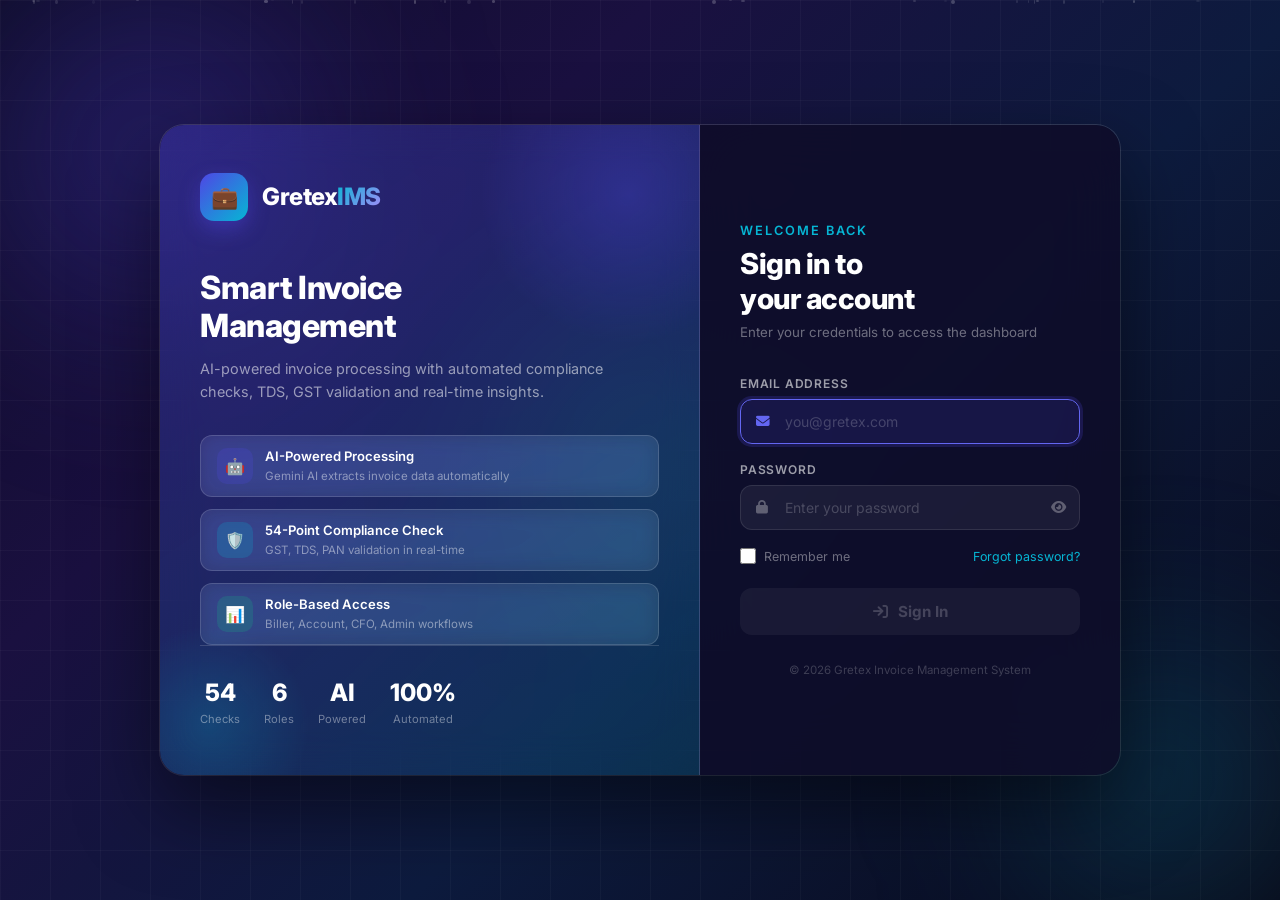
==== commit 3780efac: "Add files via upload" ====
--- a/account.html
+++ b/account.html
@@ -862,7 +862,7 @@
   },
 
   async init() {
-    Auth.requireRole("Account");
+    if (!Auth.requireRole("Account")) return;
     Header.render("Dashboard");
     Sidebar.init("dashboard");
 
--- a/css/style.css
+++ b/css/style.css
@@ -1,1178 +1,1178 @@
-/* ============================================================
-   style.css — Gretex Invoice Web App
-   Global Styles + Layout + Components
-   ============================================================ */
-
-/* ── Google Fonts ── */
-@import url('https://fonts.googleapis.com/css2?family=Inter:wght@300;400;500;600;700;800&display=swap');
-
-/* ══════════════════════════════════════════
-   CSS VARIABLES
-══════════════════════════════════════════ */
-:root {
-  /* Brand Colors */
-  --primary       : #1a73e8;
-  --primary-dark  : #0d47a1;
-  --primary-light : #e8f0fe;
-  --secondary     : #34a853;
-  --warning       : #f9ab00;
-  --danger        : #ea4335;
-  --info          : #00bcd4;
-
-  /* Role Colors */
-  --role-biller    : #7c4dff;
-  --role-account   : #1a73e8;
-  --role-cfo       : #00897b;
-  --role-admin     : #f57c00;
-  --role-superadmin: #c62828;
-  --role-billing   : #2e7d32;
-
-  /* Neutral Colors */
-  --white     : #ffffff;
-  --gray-50   : #f8f9fa;
-  --gray-100  : #f1f3f4;
-  --gray-200  : #e8eaed;
-  --gray-300  : #dadce0;
-  --gray-400  : #bdc1c6;
-  --gray-500  : #9aa0a6;
-  --gray-600  : #80868b;
-  --gray-700  : #5f6368;
-  --gray-800  : #3c4043;
-  --gray-900  : #202124;
-
-  /* Status Colors */
-  --pass-bg   : #d9ead3;
-  --pass-text : #274e13;
-  --review-bg : #fff2cc;
-  --review-text: #7f6000;
-  --fail-bg   : #f4cccc;
-  --fail-text : #660000;
-
-  /* Layout */
-  --sidebar-width      : 260px;
-  --sidebar-collapsed  : 70px;
-  --header-height      : 64px;
-  --border-radius      : 12px;
-  --border-radius-sm   : 8px;
-  --border-radius-lg   : 16px;
-  --shadow-sm          : 0 1px 3px rgba(0,0,0,0.08);
-  --shadow-md          : 0 4px 12px rgba(0,0,0,0.10);
-  --shadow-lg          : 0 8px 24px rgba(0,0,0,0.12);
-  --transition         : all 0.25s ease;
-}
-
-/* ══════════════════════════════════════════
-   RESET & BASE
-══════════════════════════════════════════ */
-*, *::before, *::after { box-sizing: border-box; margin: 0; padding: 0; }
-
-html { font-size: 14px; scroll-behavior: smooth; }
-
-body {
-  font-family    : 'Inter', sans-serif;
-  background     : var(--gray-100);
-  color          : var(--gray-900);
-  line-height    : 1.6;
-  min-height     : 100vh;
-  overflow-x     : hidden;
-}
-
-a { text-decoration: none; color: inherit; }
-ul { list-style: none; }
-img { max-width: 100%; }
-input, button, select, textarea { font-family: inherit; }
-
-/* ══════════════════════════════════════════
-   SCROLLBAR
-══════════════════════════════════════════ */
-::-webkit-scrollbar { width: 6px; height: 6px; }
-::-webkit-scrollbar-track { background: var(--gray-100); }
-::-webkit-scrollbar-thumb {
-  background    : var(--gray-300);
-  border-radius : 10px;
-}
-::-webkit-scrollbar-thumb:hover { background: var(--gray-400); }
-
-/* ══════════════════════════════════════════
-   APP LAYOUT
-══════════════════════════════════════════ */
-.app-wrapper {
-  display   : flex;
-  min-height: 100vh;
-}
-
-/* ── Sidebar ── */
-.sidebar {
-  width         : var(--sidebar-width);
-  min-height    : 100vh;
-  background    : #1e2a3a;
-  display       : flex;
-  flex-direction: column;
-  position      : fixed;
-  top           : 0;
-  left          : 0;
-  z-index       : 1000;
-  transition    : var(--transition);
-  overflow      : hidden;
-}
-
-.sidebar.collapsed { width: var(--sidebar-collapsed); }
-
-/* ── Main Content ── */
-.main-content {
-  margin-left: var(--sidebar-width);
-  flex       : 1;
-  display    : flex;
-  flex-direction: column;
-  transition : var(--transition);
-  min-height : 100vh;
-  min-width  : 0;
-  overflow-x : hidden;
-}
-
-.main-content.expanded { margin-left: var(--sidebar-collapsed); }
-
-/* ── Header ── */
-.app-header {
-  height         : var(--header-height);
-  background     : var(--white);
-  border-bottom  : 1px solid var(--gray-200);
-  display        : flex;
-  align-items    : center;
-  justify-content: space-between;
-  padding        : 0 24px;
-  position       : sticky;
-  top            : 0;
-  z-index        : 999;
-  box-shadow     : var(--shadow-sm);
-}
-
-/* ── Page Content ── */
-.page-content {
-  padding : 24px;
-  flex    : 1;
-}
-
-/* ══════════════════════════════════════════
-   SIDEBAR COMPONENTS
-══════════════════════════════════════════ */
-
-/* Logo */
-.sidebar-logo {
-  height         : var(--header-height);
-  display        : flex;
-  align-items    : center;
-  padding        : 0 20px;
-  border-bottom  : 1px solid rgba(255,255,255,0.08);
-  gap            : 12px;
-  overflow       : hidden;
-  white-space    : nowrap;
-}
-
-.sidebar-logo .logo-icon {
-  width           : 36px;
-  height          : 36px;
-  background      : var(--primary);
-  border-radius   : 10px;
-  display         : flex;
-  align-items     : center;
-  justify-content : center;
-  font-size       : 18px;
-  flex-shrink     : 0;
-}
-
-.sidebar-logo .logo-text {
-  font-size  : 1.15rem;
-  font-weight: 700;
-  color      : var(--white);
-  letter-spacing: 0.3px;
-}
-
-.sidebar-logo .logo-sub {
-  font-size : 0.7rem;
-  color     : var(--gray-500);
-  margin-top: -2px;
-}
-
-/* User Info */
-.sidebar-user {
-  padding   : 16px 20px;
-  border-bottom: 1px solid rgba(255,255,255,0.08);
-  display   : flex;
-  align-items: center;
-  gap       : 12px;
-  overflow  : hidden;
-  white-space: nowrap;
-}
-
-.sidebar-user .user-avatar {
-  width          : 38px;
-  height         : 38px;
-  border-radius  : 50%;
-  display        : flex;
-  align-items    : center;
-  justify-content: center;
-  font-size      : 16px;
-  font-weight    : 700;
-  color          : var(--white);
-  flex-shrink    : 0;
-  text-transform : uppercase;
-}
-
-.sidebar-user .user-info .user-name {
-  font-size  : 0.85rem;
-  font-weight: 600;
-  color      : var(--white);
-}
-
-.sidebar-user .user-info .user-role {
-  font-size  : 0.72rem;
-  color      : var(--gray-500);
-  margin-top : 1px;
-}
-
-/* Nav Menu */
-.sidebar-nav { padding: 12px 0; flex: 1; overflow-y: auto; }
-
-.nav-section-title {
-  font-size     : 0.65rem;
-  font-weight   : 600;
-  color         : var(--gray-600);
-  text-transform: uppercase;
-  letter-spacing: 1px;
-  padding       : 12px 20px 6px;
-  white-space   : nowrap;
-  overflow      : hidden;
-}
-
-.nav-item {
-  display        : flex;
-  align-items    : center;
-  gap            : 12px;
-  padding        : 10px 20px;
-  color          : var(--gray-400);
-  cursor         : pointer;
-  transition     : var(--transition);
-  border-radius  : 0;
-  white-space    : nowrap;
-  overflow       : hidden;
-  position       : relative;
-  font-size      : 0.875rem;
-  font-weight    : 400;
-}
-
-.nav-item:hover {
-  background: rgba(255,255,255,0.06);
-  color     : var(--white);
-}
-
-.nav-item.active {
-  background: rgba(26,115,232,0.15);
-  color     : var(--primary);
-  font-weight: 500;
-}
-
-.nav-item.active::before {
-  content      : "";
-  position     : absolute;
-  left         : 0;
-  top          : 0;
-  bottom       : 0;
-  width        : 3px;
-  background   : var(--primary);
-  border-radius: 0 4px 4px 0;
-}
-
-.nav-item .nav-icon {
-  font-size : 1.1rem;
-  width     : 22px;
-  text-align: center;
-  flex-shrink: 0;
-}
-
-.nav-item .nav-badge {
-  margin-left  : auto;
-  background   : var(--danger);
-  color        : var(--white);
-  font-size    : 0.65rem;
-  font-weight  : 700;
-  padding      : 2px 6px;
-  border-radius: 10px;
-  min-width    : 18px;
-  text-align   : center;
-}
-
-/* Sidebar Footer */
-.sidebar-footer {
-  padding     : 16px 20px;
-  border-top  : 1px solid rgba(255,255,255,0.08);
-  white-space : nowrap;
-  overflow    : hidden;
-}
-
-.sidebar-footer .logout-btn {
-  display    : flex;
-  align-items: center;
-  gap        : 10px;
-  color      : var(--gray-500);
-  cursor     : pointer;
-  padding    : 8px 0;
-  font-size  : 0.875rem;
-  transition : var(--transition);
-}
-
-.sidebar-footer .logout-btn:hover { color: var(--danger); }
-
-/* ══════════════════════════════════════════
-   HEADER COMPONENTS
-══════════════════════════════════════════ */
-.header-left {
-  display    : flex;
-  align-items: center;
-  gap        : 16px;
-}
-
-.toggle-btn {
-  width          : 36px;
-  height         : 36px;
-  border         : none;
-  background     : var(--gray-100);
-  border-radius  : var(--border-radius-sm);
-  cursor         : pointer;
-  display        : flex;
-  align-items    : center;
-  justify-content: center;
-  font-size      : 1.1rem;
-  transition     : var(--transition);
-  color          : var(--gray-700);
-}
-
-.toggle-btn:hover { background: var(--gray-200); }
-
-.page-title {
-  font-size  : 1.1rem;
-  font-weight: 600;
-  color      : var(--gray-900);
-}
-
-.header-right {
-  display    : flex;
-  align-items: center;
-  gap        : 12px;
-}
-
-.header-btn {
-  width          : 36px;
-  height         : 36px;
-  border         : none;
-  background     : var(--gray-100);
-  border-radius  : var(--border-radius-sm);
-  cursor         : pointer;
-  display        : flex;
-  align-items    : center;
-  justify-content: center;
-  font-size      : 1rem;
-  transition     : var(--transition);
-  color          : var(--gray-700);
-  position       : relative;
-}
-
-.header-btn:hover { background: var(--gray-200); }
-
-.header-btn .notif-dot {
-  position     : absolute;
-  top          : 6px;
-  right        : 6px;
-  width        : 8px;
-  height       : 8px;
-  background   : var(--danger);
-  border-radius: 50%;
-  border       : 2px solid var(--white);
-}
-
-.header-user {
-  display    : flex;
-  align-items: center;
-  gap        : 8px;
-  cursor     : pointer;
-  padding    : 6px 10px;
-  border-radius: var(--border-radius-sm);
-  transition : var(--transition);
-}
-
-.header-user:hover { background: var(--gray-100); }
-
-.header-user .h-avatar {
-  width          : 32px;
-  height         : 32px;
-  border-radius  : 50%;
-  display        : flex;
-  align-items    : center;
-  justify-content: center;
-  font-size      : 13px;
-  font-weight    : 700;
-  color          : var(--white);
-}
-
-.header-user .h-name {
-  font-size  : 0.85rem;
-  font-weight: 500;
-  color      : var(--gray-800);
-}
-
-/* ══════════════════════════════════════════
-   STAT CARDS
-══════════════════════════════════════════ */
-.stats-grid {
-  display              : grid;
-  grid-template-columns: repeat(auto-fit, minmax(200px, 1fr));
-  gap                  : 16px;
-  margin-bottom        : 24px;
-}
-
-.stat-card {
-  background   : var(--white);
-  border-radius: var(--border-radius);
-  padding      : 20px;
-  display      : flex;
-  align-items  : center;
-  gap          : 16px;
-  box-shadow   : var(--shadow-sm);
-  transition   : var(--transition);
-  border       : 1px solid var(--gray-200);
-}
-
-.stat-card:hover {
-  transform : translateY(-2px);
-  box-shadow: var(--shadow-md);
-}
-
-.stat-icon {
-  width          : 52px;
-  height         : 52px;
-  border-radius  : var(--border-radius-sm);
-  display        : flex;
-  align-items    : center;
-  justify-content: center;
-  font-size      : 1.5rem;
-  flex-shrink    : 0;
-}
-
-.stat-info .stat-value {
-  font-size  : 1.8rem;
-  font-weight: 800;
-  line-height: 1;
-}
-
-.stat-info .stat-label {
-  font-size  : 0.78rem;
-  color      : var(--gray-600);
-  margin-top : 4px;
-  font-weight: 500;
-}
-
-.stat-info .stat-change {
-  font-size : 0.72rem;
-  margin-top: 4px;
-}
-
-/* Stat Card Variants */
-.stat-card.total .stat-icon  { background: var(--primary-light); color: var(--primary); }
-.stat-card.total .stat-value { color: var(--primary); }
-.stat-card.pass  .stat-icon  { background: var(--pass-bg);   color: var(--secondary); }
-.stat-card.pass  .stat-value { color: var(--secondary); }
-.stat-card.review .stat-icon { background: var(--review-bg); color: var(--warning); }
-.stat-card.review .stat-value{ color: var(--warning); }
-.stat-card.fail  .stat-icon  { background: var(--fail-bg);   color: var(--danger); }
-.stat-card.fail  .stat-value { color: var(--danger); }
-.stat-card.amount .stat-icon { background: #e8f5e9; color: #2e7d32; }
-.stat-card.amount .stat-value{ color: #2e7d32; font-size: 1.4rem; }
-
-/* ══════════════════════════════════════════
-   CARDS & PANELS
-══════════════════════════════════════════ */
-.card {
-  background   : var(--white);
-  border-radius: var(--border-radius);
-  box-shadow   : var(--shadow-sm);
-  border       : 1px solid var(--gray-200);
-  overflow     : hidden;
-}
-
-.card-header {
-  padding        : 16px 20px;
-  border-bottom  : 1px solid var(--gray-200);
-  display        : flex;
-  align-items    : center;
-  justify-content: space-between;
-}
-
-.card-title {
-  font-size  : 0.95rem;
-  font-weight: 600;
-  color      : var(--gray-800);
-  display    : flex;
-  align-items: center;
-  gap        : 8px;
-}
-
-.card-body { padding: 20px; }
-
-/* ══════════════════════════════════════════
-   TABLES
-══════════════════════════════════════════ */
-.table-wrapper {
-  overflow-x: auto;
-  border-radius: var(--border-radius);
-}
-
-.data-table {
-  width          : 100%;
-  border-collapse: collapse;
-  font-size      : 0.83rem;
-}
-
-.data-table thead th {
-  background    : var(--gray-50);
-  padding       : 11px 14px;
-  text-align    : left;
-  font-weight   : 600;
-  color         : var(--gray-700);
-  font-size     : 0.75rem;
-  text-transform: uppercase;
-  letter-spacing: 0.5px;
-  border-bottom : 2px solid var(--gray-200);
-  white-space   : nowrap;
-}
-
-.data-table tbody td {
-  padding      : 12px 14px;
-  border-bottom: 1px solid var(--gray-100);
-  color        : var(--gray-800);
-  vertical-align: middle;
-}
-
-.data-table tbody tr:hover { background: var(--gray-50); }
-.data-table tbody tr:last-child td { border-bottom: none; }
-
-/* ══════════════════════════════════════════
-   STATUS BADGES
-══════════════════════════════════════════ */
-.badge {
-  display      : inline-flex;
-  align-items  : center;
-  gap          : 4px;
-  padding      : 3px 10px;
-  border-radius: 20px;
-  font-size    : 0.72rem;
-  font-weight  : 700;
-  white-space  : nowrap;
-}
-
-.badge-pass   { background: var(--pass-bg);   color: var(--pass-text); }
-.badge-review { background: var(--review-bg); color: var(--review-text); }
-.badge-fail   { background: var(--fail-bg);   color: var(--fail-text); }
-.badge-info   { background: var(--primary-light); color: var(--primary); }
-.badge-warning{ background: #fff3e0; color: #e65100; }
-
-/* Role Badges */
-.role-badge {
-  display      : inline-block;
-  padding      : 3px 10px;
-  border-radius: 20px;
-  font-size    : 0.7rem;
-  font-weight  : 600;
-}
-
-.role-Biller     { background: #ede7f6; color: var(--role-biller); }
-.role-Account    { background: var(--primary-light); color: var(--role-account); }
-.role-CFO        { background: #e0f2f1; color: var(--role-cfo); }
-.role-Admin      { background: #fff3e0; color: var(--role-admin); }
-.role-SuperAdmin { background: #ffebee; color: var(--role-superadmin); }
-.role-Billing    { background: #e8f5e9; color: var(--role-billing); }
-
-/* User Status Badges */
-.status-active   { background: var(--pass-bg);   color: var(--pass-text); }
-.status-inactive { background: var(--review-bg); color: var(--review-text); }
-.status-deleted  { background: var(--fail-bg);   color: var(--fail-text); }
-
-/* ══════════════════════════════════════════
-   BUTTONS
-══════════════════════════════════════════ */
-.btn {
-  display        : inline-flex;
-  align-items    : center;
-  justify-content: center;
-  gap            : 6px;
-  padding        : 8px 16px;
-  border-radius  : var(--border-radius-sm);
-  font-size      : 0.83rem;
-  font-weight    : 500;
-  cursor         : pointer;
-  border         : none;
-  transition     : var(--transition);
-  white-space    : nowrap;
-}
-
-.btn-primary {
-  background: var(--primary);
-  color     : var(--white);
-}
-.btn-primary:hover { background: var(--primary-dark); }
-
-.btn-success {
-  background: var(--secondary);
-  color     : var(--white);
-}
-.btn-success:hover { background: #2d9249; }
-
-.btn-danger {
-  background: var(--danger);
-  color     : var(--white);
-}
-.btn-danger:hover { background: #c62828; }
-
-.btn-warning {
-  background: var(--warning);
-  color     : var(--white);
-}
-.btn-warning:hover { background: #f57f17; }
-
-.btn-outline {
-  background: transparent;
-  color     : var(--primary);
-  border    : 1.5px solid var(--primary);
-}
-.btn-outline:hover {
-  background: var(--primary-light);
-}
-
-.btn-ghost {
-  background: var(--gray-100);
-  color     : var(--gray-700);
-}
-.btn-ghost:hover { background: var(--gray-200); }
-
-.btn-sm { padding: 5px 12px; font-size: 0.78rem; }
-.btn-lg { padding: 11px 24px; font-size: 0.95rem; }
-.btn-icon {
-  padding: 7px;
-  width  : 34px;
-  height : 34px;
-}
-
-.btn:disabled {
-  opacity: 0.5;
-  cursor : not-allowed;
-}
-
-/* ══════════════════════════════════════════
-   FORMS
-══════════════════════════════════════════ */
-.form-group { margin-bottom: 16px; }
-
-.form-label {
-  display    : block;
-  font-size  : 0.8rem;
-  font-weight: 500;
-  color      : var(--gray-700);
-  margin-bottom: 6px;
-}
-
-.form-control {
-  width        : 100%;
-  padding      : 9px 12px;
-  border       : 1.5px solid var(--gray-300);
-  border-radius: var(--border-radius-sm);
-  font-size    : 0.875rem;
-  color        : var(--gray-900);
-  background   : var(--white);
-  transition   : var(--transition);
-  outline      : none;
-}
-
-.form-control:focus {
-  border-color: var(--primary);
-  box-shadow  : 0 0 0 3px rgba(26,115,232,0.12);
-}
-
-.form-control:disabled {
-  background: var(--gray-100);
-  cursor    : not-allowed;
-}
-
-.form-select {
-  appearance   : none;
-  background   : var(--white) url("data:image/svg+xml,%3Csvg xmlns='http://www.w3.org/2000/svg' width='12' height='12' viewBox='0 0 12 12'%3E%3Cpath fill='%235f6368' d='M6 8L1 3h10z'/%3E%3C/svg%3E") no-repeat right 12px center;
-  padding-right: 32px;
-}
-
-.input-group {
-  position: relative;
-  display : flex;
-}
-
-.input-icon {
-  position      : absolute;
-  left          : 12px;
-  top           : 50%;
-  transform     : translateY(-50%);
-  color         : var(--gray-500);
-  pointer-events: none;
-}
-
-.input-group .form-control { padding-left: 36px; }
-
-/* ══════════════════════════════════════════
-   RED FLAGS
-══════════════════════════════════════════ */
-.red-flag-cell {
-  color      : var(--danger);
-  font-size  : 0.75rem;
-  font-weight: 500;
-}
-
-.red-flag-item {
-  display        : flex;
-  align-items    : center;
-  gap            : 6px;
-  padding        : 6px 10px;
-  background     : var(--fail-bg);
-  border-left    : 3px solid var(--danger);
-  border-radius  : 0 6px 6px 0;
-  font-size      : 0.8rem;
-  color          : var(--fail-text);
-  margin-bottom  : 6px;
-}
-
-/* ══════════════════════════════════════════
-   MODALS
-══════════════════════════════════════════ */
-.modal-overlay {
-  position  : fixed;
-  inset     : 0;
-  background: rgba(0,0,0,0.5);
-  z-index   : 2000;
-  display   : flex;
-  align-items: center;
-  justify-content: center;
-  padding   : 20px;
-  opacity   : 0;
-  visibility: hidden;
-  transition: var(--transition);
-}
-
-.modal-overlay.active {
-  opacity   : 1;
-  visibility: visible;
-}
-
-.modal-box {
-  background   : var(--white);
-  border-radius: var(--border-radius-lg);
-  width        : 100%;
-  max-width    : 560px;
-  max-height   : 90vh;
-  overflow-y   : auto;
-  box-shadow   : var(--shadow-lg);
-  transform    : translateY(20px);
-  transition   : var(--transition);
-}
-
-.modal-overlay.active .modal-box { transform: translateY(0); }
-
-.modal-header {
-  padding        : 20px 24px;
-  border-bottom  : 1px solid var(--gray-200);
-  display        : flex;
-  align-items    : center;
-  justify-content: space-between;
-}
-
-.modal-title {
-  font-size  : 1rem;
-  font-weight: 600;
-  color      : var(--gray-900);
-}
-
-.modal-close {
-  width      : 32px;
-  height     : 32px;
-  border     : none;
-  background : var(--gray-100);
-  border-radius: 50%;
-  cursor     : pointer;
-  display    : flex;
-  align-items: center;
-  justify-content: center;
-  font-size  : 1rem;
-  color      : var(--gray-600);
-  transition : var(--transition);
-}
-
-.modal-close:hover { background: var(--gray-200); }
-
-.modal-body    { padding: 24px; }
-.modal-footer  {
-  padding     : 16px 24px;
-  border-top  : 1px solid var(--gray-200);
-  display     : flex;
-  justify-content: flex-end;
-  gap         : 10px;
-}
-
-/* ══════════════════════════════════════════
-   FILTER BAR
-══════════════════════════════════════════ */
-.filter-bar {
-  display        : flex;
-  align-items    : center;
-  gap            : 10px;
-  flex-wrap      : wrap;
-  margin-bottom  : 16px;
-}
-
-.filter-tabs {
-  display  : flex;
-  gap      : 6px;
-  flex-wrap: wrap;
-}
-
-.filter-tab {
-  padding      : 6px 16px;
-  border       : 1.5px solid var(--gray-300);
-  border-radius: 20px;
-  font-size    : 0.8rem;
-  font-weight  : 500;
-  cursor       : pointer;
-  transition   : var(--transition);
-  background   : var(--white);
-  color        : var(--gray-700);
-}
-
-.filter-tab:hover { border-color: var(--primary); color: var(--primary); }
-
-.filter-tab.active {
-  background  : var(--primary);
-  color       : var(--white);
-  border-color: var(--primary);
-}
-
-/* ══════════════════════════════════════════
-   EMPTY STATE
-══════════════════════════════════════════ */
-.empty-state {
-  text-align: center;
-  padding   : 48px 24px;
-  color     : var(--gray-500);
-}
-
-.empty-state .empty-icon {
-  font-size    : 3rem;
-  margin-bottom: 12px;
-}
-
-.empty-state .empty-title {
-  font-size  : 1rem;
-  font-weight: 600;
-  color      : var(--gray-700);
-  margin-bottom: 6px;
-}
-
-.empty-state .empty-text { font-size: 0.85rem; }
-
-/* ══════════════════════════════════════════
-   LOADING
-══════════════════════════════════════════ */
-.loading-overlay {
-  position       : fixed;
-  inset          : 0;
-  background     : rgba(255,255,255,0.85);
-  z-index        : 9999;
-  display        : flex;
-  flex-direction : column;
-  align-items    : center;
-  justify-content: center;
-  gap            : 14px;
-}
-
-.spinner {
-  width        : 40px;
-  height       : 40px;
-  border       : 3px solid var(--gray-200);
-  border-top   : 3px solid var(--primary);
-  border-radius: 50%;
-  animation    : spin 0.8s linear infinite;
-}
-
-@keyframes spin { to { transform: rotate(360deg); } }
-
-.loading-text {
-  font-size  : 0.875rem;
-  color      : var(--gray-600);
-  font-weight: 500;
-}
-
-/* ══════════════════════════════════════════
-   ALERTS / TOASTS
-══════════════════════════════════════════ */
-.toast-container {
-  position: fixed;
-  top     : 80px;
-  right   : 20px;
-  z-index : 9999;
-  display : flex;
-  flex-direction: column;
-  gap     : 10px;
-}
-
-.toast {
-  display      : flex;
-  align-items  : center;
-  gap          : 10px;
-  padding      : 12px 16px;
-  border-radius: var(--border-radius-sm);
-  background   : var(--white);
-  box-shadow   : var(--shadow-lg);
-  min-width    : 280px;
-  max-width    : 380px;
-  font-size    : 0.85rem;
-  border-left  : 4px solid;
-  animation    : slideIn 0.3s ease;
-}
-
-@keyframes slideIn {
-  from { transform: translateX(100%); opacity: 0; }
-  to   { transform: translateX(0);    opacity: 1; }
-}
-
-.toast.success { border-color: var(--secondary); }
-.toast.error   { border-color: var(--danger); }
-.toast.warning { border-color: var(--warning); }
-.toast.info    { border-color: var(--primary); }
-
-/* ══════════════════════════════════════════
-   DETAIL SECTIONS (Invoice Detail Page)
-══════════════════════════════════════════ */
-.section-header {
-  display        : flex;
-  align-items    : center;
-  gap            : 10px;
-  padding        : 14px 20px;
-  background     : var(--gray-50);
-  border-bottom  : 1px solid var(--gray-200);
-  font-size      : 0.9rem;
-  font-weight    : 600;
-  color          : var(--gray-800);
-}
-
-.detail-grid {
-  display              : grid;
-  grid-template-columns: repeat(auto-fit, minmax(240px, 1fr));
-  gap                  : 14px;
-  padding              : 20px;
-}
-
-.detail-item {
-  background   : var(--gray-50);
-  border-radius: var(--border-radius-sm);
-  padding      : 12px 14px;
-  border       : 1px solid var(--gray-200);
-}
-
-.detail-item label {
-  display   : block;
-  font-size : 0.7rem;
-  color     : var(--gray-600);
-  font-weight: 600;
-  text-transform: uppercase;
-  letter-spacing: 0.5px;
-  margin-bottom: 4px;
-}
-
-.detail-item p {
-  font-size  : 0.875rem;
-  font-weight: 500;
-  color      : var(--gray-900);
-  margin     : 0;
-}
-
-.detail-item.editable p {
-  color: var(--primary);
-  cursor: pointer;
-}
-
-/* ══════════════════════════════════════════
-   RESPONSIVE
-══════════════════════════════════════════ */
-@media (max-width: 768px) {
-  .sidebar {
-    transform: translateX(-100%);
-    width    : var(--sidebar-width) !important;
-  }
-
-  .sidebar.mobile-open { transform: translateX(0); }
-
-  .main-content { margin-left: 0 !important; }
-
-  .stats-grid { grid-template-columns: repeat(2, 1fr); }
-
-  .page-content { padding: 16px; }
-
-  .detail-grid { grid-template-columns: 1fr; }
-
-  .filter-bar { flex-direction: column; align-items: flex-start; }
-}
-
-@media (max-width: 480px) {
-  .stats-grid { grid-template-columns: 1fr; }
-}
-
-/* ══════════════════════════════════════════
-   UTILITIES
-══════════════════════════════════════════ */
-.text-primary { color: var(--primary) !important; }
-.text-success { color: var(--secondary) !important; }
-.text-warning { color: var(--warning) !important; }
-.text-danger  { color: var(--danger) !important; }
-.text-muted   { color: var(--gray-500) !important; }
-
-.bg-primary { background: var(--primary) !important; }
-.bg-success { background: var(--secondary) !important; }
-.bg-warning { background: var(--warning) !important; }
-.bg-danger  { background: var(--danger) !important; }
-
-.fw-400 { font-weight: 400; }
-.fw-500 { font-weight: 500; }
-.fw-600 { font-weight: 600; }
-.fw-700 { font-weight: 700; }
-
-.fs-xs  { font-size: 0.72rem; }
-.fs-sm  { font-size: 0.8rem; }
-.fs-md  { font-size: 0.875rem; }
-.fs-lg  { font-size: 1rem; }
-
-.d-flex        { display: flex; }
-.d-grid        { display: grid; }
-.align-center  { align-items: center; }
-.justify-between{ justify-content: space-between; }
-.gap-8  { gap: 8px; }
-.gap-12 { gap: 12px; }
-.gap-16 { gap: 16px; }
-
-.mt-8  { margin-top: 8px; }
-.mt-12 { margin-top: 12px; }
-.mt-16 { margin-top: 16px; }
-.mt-24 { margin-top: 24px; }
-.mb-16 { margin-bottom: 16px; }
-.mb-24 { margin-bottom: 24px; }
-
-.w-100 { width: 100%; }
-.cursor-pointer { cursor: pointer; }
-.text-center { text-align: center; }
-.text-right  { text-align: right; }
-.truncate {
-  white-space  : nowrap;
-  overflow     : hidden;
-  text-overflow: ellipsis;
-}
-/* ══════════════════════════════════════════
-   SMART TRACKING TIMELINE 
-══════════════════════════════════════════ */
-.tracking-wrapper {
-  background: #fff;
-  padding: 24px 20px 10px;
-  border-radius: 12px;
-  border: 1px solid var(--gray-200);
-  margin-bottom: 20px;
-  box-shadow: 0 2px 8px rgba(0,0,0,0.02);
-}
-
-.tracking-container {
-  display: flex;
-  justify-content: space-between;
-  align-items: flex-start;
-  position: relative;
-  width: 100%;
-}
-
-.track-step {
-  flex: 1;
-  text-align: center;
-  position: relative;
-  z-index: 1;
-}
-
-/* Connecting Line */
-.track-step::before {
-  content: "";
-  position: absolute;
-  top: 15px;
-  left: -50%;
-  width: 100%;
-  height: 3px;
-  background: #e5e7eb;
-  z-index: -1;
-  transition: all 0.3s ease;
-}
-.track-step:first-child::before {
-  display: none;
-}
-
-/* Circle / Node */
-.track-icon {
-  width: 32px;
-  height: 32px;
-  border-radius: 50%;
-  background: #fff;
-  border: 3px solid #e5e7eb;
-  display: flex;
-  align-items: center;
-  justify-content: center;
-  margin: 0 auto 10px;
-  color: transparent; /* Hide icon by default */
-  font-size: 12px;
-  transition: all 0.3s ease;
-}
-
-/* COMPLETED STATE (Green) */
-.track-step.completed .track-icon {
-  background: #10b981;
-  border-color: #10b981;
-  color: #fff;
-}
-.track-step.completed::before {
-  background: #10b981;
-}
-
-/* ACTIVE STATE (Blue Pulse) */
-.track-step.active .track-icon {
-  background: #4f46e5;
-  border-color: #4f46e5;
-  color: #fff;
-  box-shadow: 0 0 0 4px rgba(79, 70, 229, 0.2);
-}
-.track-step.active::before {
-  background: #10b981; /* Line coming TO active state should be green */
-}
-
-/* REJECTED STATE (Red) */
-.track-step.rejected .track-icon {
-  background: #ef4444;
-  border-color: #ef4444;
-  color: #fff;
-}
-
-/* Texts */
-.track-text h6 {
-  font-size: 0.75rem;
-  margin: 0 0 4px 0;
-  color: var(--gray-800);
-  font-weight: 600;
-}
-.track-text p {
-  font-size: 0.65rem;
-  margin: 0;
-  color: var(--gray-500);
-  line-height: 1.2;
+/* ============================================================
+   style.css — Gretex Invoice Web App
+   Global Styles + Layout + Components
+   ============================================================ */
+
+/* ── Google Fonts ── */
+@import url('https://fonts.googleapis.com/css2?family=Inter:wght@300;400;500;600;700;800&display=swap');
+
+/* ══════════════════════════════════════════
+   CSS VARIABLES
+══════════════════════════════════════════ */
+:root {
+  /* Brand Colors */
+  --primary       : #1a73e8;
+  --primary-dark  : #0d47a1;
+  --primary-light : #e8f0fe;
+  --secondary     : #34a853;
+  --warning       : #f9ab00;
+  --danger        : #ea4335;
+  --info          : #00bcd4;
+
+  /* Role Colors */
+  --role-biller    : #7c4dff;
+  --role-account   : #1a73e8;
+  --role-cfo       : #00897b;
+  --role-admin     : #f57c00;
+  --role-superadmin: #c62828;
+  --role-billing   : #2e7d32;
+
+  /* Neutral Colors */
+  --white     : #ffffff;
+  --gray-50   : #f8f9fa;
+  --gray-100  : #f1f3f4;
+  --gray-200  : #e8eaed;
+  --gray-300  : #dadce0;
+  --gray-400  : #bdc1c6;
+  --gray-500  : #9aa0a6;
+  --gray-600  : #80868b;
+  --gray-700  : #5f6368;
+  --gray-800  : #3c4043;
+  --gray-900  : #202124;
+
+  /* Status Colors */
+  --pass-bg   : #d9ead3;
+  --pass-text : #274e13;
+  --review-bg : #fff2cc;
+  --review-text: #7f6000;
+  --fail-bg   : #f4cccc;
+  --fail-text : #660000;
+
+  /* Layout */
+  --sidebar-width      : 260px;
+  --sidebar-collapsed  : 70px;
+  --header-height      : 64px;
+  --border-radius      : 12px;
+  --border-radius-sm   : 8px;
+  --border-radius-lg   : 16px;
+  --shadow-sm          : 0 1px 3px rgba(0,0,0,0.08);
+  --shadow-md          : 0 4px 12px rgba(0,0,0,0.10);
+  --shadow-lg          : 0 8px 24px rgba(0,0,0,0.12);
+  --transition         : all 0.25s ease;
+}
+
+/* ══════════════════════════════════════════
+   RESET & BASE
+══════════════════════════════════════════ */
+*, *::before, *::after { box-sizing: border-box; margin: 0; padding: 0; }
+
+html { font-size: 14px; scroll-behavior: smooth; }
+
+body {
+  font-family    : 'Inter', sans-serif;
+  background     : var(--gray-100);
+  color          : var(--gray-900);
+  line-height    : 1.6;
+  min-height     : 100vh;
+  overflow-x     : hidden;
+}
+
+a { text-decoration: none; color: inherit; }
+ul { list-style: none; }
+img { max-width: 100%; }
+input, button, select, textarea { font-family: inherit; }
+
+/* ══════════════════════════════════════════
+   SCROLLBAR
+══════════════════════════════════════════ */
+::-webkit-scrollbar { width: 6px; height: 6px; }
+::-webkit-scrollbar-track { background: var(--gray-100); }
+::-webkit-scrollbar-thumb {
+  background    : var(--gray-300);
+  border-radius : 10px;
+}
+::-webkit-scrollbar-thumb:hover { background: var(--gray-400); }
+
+/* ══════════════════════════════════════════
+   APP LAYOUT
+══════════════════════════════════════════ */
+.app-wrapper {
+  display   : flex;
+  min-height: 100vh;
+}
+
+/* ── Sidebar ── */
+.sidebar {
+  width         : var(--sidebar-width);
+  min-height    : 100vh;
+  background    : #1e2a3a;
+  display       : flex;
+  flex-direction: column;
+  position      : fixed;
+  top           : 0;
+  left          : 0;
+  z-index       : 1000;
+  transition    : var(--transition);
+  overflow      : hidden;
+}
+
+.sidebar.collapsed { width: var(--sidebar-collapsed); }
+
+/* ── Main Content ── */
+.main-content {
+  margin-left: var(--sidebar-width);
+  flex       : 1;
+  display    : flex;
+  flex-direction: column;
+  transition : var(--transition);
+  min-height : 100vh;
+  min-width  : 0;
+  overflow-x : hidden;
+}
+
+.main-content.expanded { margin-left: var(--sidebar-collapsed); }
+
+/* ── Header ── */
+.app-header {
+  height         : var(--header-height);
+  background     : var(--white);
+  border-bottom  : 1px solid var(--gray-200);
+  display        : flex;
+  align-items    : center;
+  justify-content: space-between;
+  padding        : 0 24px;
+  position       : sticky;
+  top            : 0;
+  z-index        : 999;
+  box-shadow     : var(--shadow-sm);
+}
+
+/* ── Page Content ── */
+.page-content {
+  padding : 24px;
+  flex    : 1;
+}
+
+/* ══════════════════════════════════════════
+   SIDEBAR COMPONENTS
+══════════════════════════════════════════ */
+
+/* Logo */
+.sidebar-logo {
+  height         : var(--header-height);
+  display        : flex;
+  align-items    : center;
+  padding        : 0 20px;
+  border-bottom  : 1px solid rgba(255,255,255,0.08);
+  gap            : 12px;
+  overflow       : hidden;
+  white-space    : nowrap;
+}
+
+.sidebar-logo .logo-icon {
+  width           : 36px;
+  height          : 36px;
+  background      : var(--primary);
+  border-radius   : 10px;
+  display         : flex;
+  align-items     : center;
+  justify-content : center;
+  font-size       : 18px;
+  flex-shrink     : 0;
+}
+
+.sidebar-logo .logo-text {
+  font-size  : 1.15rem;
+  font-weight: 700;
+  color      : var(--white);
+  letter-spacing: 0.3px;
+}
+
+.sidebar-logo .logo-sub {
+  font-size : 0.7rem;
+  color     : var(--gray-500);
+  margin-top: -2px;
+}
+
+/* User Info */
+.sidebar-user {
+  padding   : 16px 20px;
+  border-bottom: 1px solid rgba(255,255,255,0.08);
+  display   : flex;
+  align-items: center;
+  gap       : 12px;
+  overflow  : hidden;
+  white-space: nowrap;
+}
+
+.sidebar-user .user-avatar {
+  width          : 38px;
+  height         : 38px;
+  border-radius  : 50%;
+  display        : flex;
+  align-items    : center;
+  justify-content: center;
+  font-size      : 16px;
+  font-weight    : 700;
+  color          : var(--white);
+  flex-shrink    : 0;
+  text-transform : uppercase;
+}
+
+.sidebar-user .user-info .user-name {
+  font-size  : 0.85rem;
+  font-weight: 600;
+  color      : var(--white);
+}
+
+.sidebar-user .user-info .user-role {
+  font-size  : 0.72rem;
+  color      : var(--gray-500);
+  margin-top : 1px;
+}
+
+/* Nav Menu */
+.sidebar-nav { padding: 12px 0; flex: 1; overflow-y: auto; }
+
+.nav-section-title {
+  font-size     : 0.65rem;
+  font-weight   : 600;
+  color         : var(--gray-600);
+  text-transform: uppercase;
+  letter-spacing: 1px;
+  padding       : 12px 20px 6px;
+  white-space   : nowrap;
+  overflow      : hidden;
+}
+
+.nav-item {
+  display        : flex;
+  align-items    : center;
+  gap            : 12px;
+  padding        : 10px 20px;
+  color          : var(--gray-400);
+  cursor         : pointer;
+  transition     : var(--transition);
+  border-radius  : 0;
+  white-space    : nowrap;
+  overflow       : hidden;
+  position       : relative;
+  font-size      : 0.875rem;
+  font-weight    : 400;
+}
+
+.nav-item:hover {
+  background: rgba(255,255,255,0.06);
+  color     : var(--white);
+}
+
+.nav-item.active {
+  background: rgba(26,115,232,0.15);
+  color     : var(--primary);
+  font-weight: 500;
+}
+
+.nav-item.active::before {
+  content      : "";
+  position     : absolute;
+  left         : 0;
+  top          : 0;
+  bottom       : 0;
+  width        : 3px;
+  background   : var(--primary);
+  border-radius: 0 4px 4px 0;
+}
+
+.nav-item .nav-icon {
+  font-size : 1.1rem;
+  width     : 22px;
+  text-align: center;
+  flex-shrink: 0;
+}
+
+.nav-item .nav-badge {
+  margin-left  : auto;
+  background   : var(--danger);
+  color        : var(--white);
+  font-size    : 0.65rem;
+  font-weight  : 700;
+  padding      : 2px 6px;
+  border-radius: 10px;
+  min-width    : 18px;
+  text-align   : center;
+}
+
+/* Sidebar Footer */
+.sidebar-footer {
+  padding     : 16px 20px;
+  border-top  : 1px solid rgba(255,255,255,0.08);
+  white-space : nowrap;
+  overflow    : hidden;
+}
+
+.sidebar-footer .logout-btn {
+  display    : flex;
+  align-items: center;
+  gap        : 10px;
+  color      : var(--gray-500);
+  cursor     : pointer;
+  padding    : 8px 0;
+  font-size  : 0.875rem;
+  transition : var(--transition);
+}
+
+.sidebar-footer .logout-btn:hover { color: var(--danger); }
+
+/* ══════════════════════════════════════════
+   HEADER COMPONENTS
+══════════════════════════════════════════ */
+.header-left {
+  display    : flex;
+  align-items: center;
+  gap        : 16px;
+}
+
+.toggle-btn {
+  width          : 36px;
+  height         : 36px;
+  border         : none;
+  background     : var(--gray-100);
+  border-radius  : var(--border-radius-sm);
+  cursor         : pointer;
+  display        : flex;
+  align-items    : center;
+  justify-content: center;
+  font-size      : 1.1rem;
+  transition     : var(--transition);
+  color          : var(--gray-700);
+}
+
+.toggle-btn:hover { background: var(--gray-200); }
+
+.page-title {
+  font-size  : 1.1rem;
+  font-weight: 600;
+  color      : var(--gray-900);
+}
+
+.header-right {
+  display    : flex;
+  align-items: center;
+  gap        : 12px;
+}
+
+.header-btn {
+  width          : 36px;
+  height         : 36px;
+  border         : none;
+  background     : var(--gray-100);
+  border-radius  : var(--border-radius-sm);
+  cursor         : pointer;
+  display        : flex;
+  align-items    : center;
+  justify-content: center;
+  font-size      : 1rem;
+  transition     : var(--transition);
+  color          : var(--gray-700);
+  position       : relative;
+}
+
+.header-btn:hover { background: var(--gray-200); }
+
+.header-btn .notif-dot {
+  position     : absolute;
+  top          : 6px;
+  right        : 6px;
+  width        : 8px;
+  height       : 8px;
+  background   : var(--danger);
+  border-radius: 50%;
+  border       : 2px solid var(--white);
+}
+
+.header-user {
+  display    : flex;
+  align-items: center;
+  gap        : 8px;
+  cursor     : pointer;
+  padding    : 6px 10px;
+  border-radius: var(--border-radius-sm);
+  transition : var(--transition);
+}
+
+.header-user:hover { background: var(--gray-100); }
+
+.header-user .h-avatar {
+  width          : 32px;
+  height         : 32px;
+  border-radius  : 50%;
+  display        : flex;
+  align-items    : center;
+  justify-content: center;
+  font-size      : 13px;
+  font-weight    : 700;
+  color          : var(--white);
+}
+
+.header-user .h-name {
+  font-size  : 0.85rem;
+  font-weight: 500;
+  color      : var(--gray-800);
+}
+
+/* ══════════════════════════════════════════
+   STAT CARDS
+══════════════════════════════════════════ */
+.stats-grid {
+  display              : grid;
+  grid-template-columns: repeat(auto-fit, minmax(200px, 1fr));
+  gap                  : 16px;
+  margin-bottom        : 24px;
+}
+
+.stat-card {
+  background   : var(--white);
+  border-radius: var(--border-radius);
+  padding      : 20px;
+  display      : flex;
+  align-items  : center;
+  gap          : 16px;
+  box-shadow   : var(--shadow-sm);
+  transition   : var(--transition);
+  border       : 1px solid var(--gray-200);
+}
+
+.stat-card:hover {
+  transform : translateY(-2px);
+  box-shadow: var(--shadow-md);
+}
+
+.stat-icon {
+  width          : 52px;
+  height         : 52px;
+  border-radius  : var(--border-radius-sm);
+  display        : flex;
+  align-items    : center;
+  justify-content: center;
+  font-size      : 1.5rem;
+  flex-shrink    : 0;
+}
+
+.stat-info .stat-value {
+  font-size  : 1.8rem;
+  font-weight: 800;
+  line-height: 1;
+}
+
+.stat-info .stat-label {
+  font-size  : 0.78rem;
+  color      : var(--gray-600);
+  margin-top : 4px;
+  font-weight: 500;
+}
+
+.stat-info .stat-change {
+  font-size : 0.72rem;
+  margin-top: 4px;
+}
+
+/* Stat Card Variants */
+.stat-card.total .stat-icon  { background: var(--primary-light); color: var(--primary); }
+.stat-card.total .stat-value { color: var(--primary); }
+.stat-card.pass  .stat-icon  { background: var(--pass-bg);   color: var(--secondary); }
+.stat-card.pass  .stat-value { color: var(--secondary); }
+.stat-card.review .stat-icon { background: var(--review-bg); color: var(--warning); }
+.stat-card.review .stat-value{ color: var(--warning); }
+.stat-card.fail  .stat-icon  { background: var(--fail-bg);   color: var(--danger); }
+.stat-card.fail  .stat-value { color: var(--danger); }
+.stat-card.amount .stat-icon { background: #e8f5e9; color: #2e7d32; }
+.stat-card.amount .stat-value{ color: #2e7d32; font-size: 1.4rem; }
+
+/* ══════════════════════════════════════════
+   CARDS & PANELS
+══════════════════════════════════════════ */
+.card {
+  background   : var(--white);
+  border-radius: var(--border-radius);
+  box-shadow   : var(--shadow-sm);
+  border       : 1px solid var(--gray-200);
+  overflow     : hidden;
+}
+
+.card-header {
+  padding        : 16px 20px;
+  border-bottom  : 1px solid var(--gray-200);
+  display        : flex;
+  align-items    : center;
+  justify-content: space-between;
+}
+
+.card-title {
+  font-size  : 0.95rem;
+  font-weight: 600;
+  color      : var(--gray-800);
+  display    : flex;
+  align-items: center;
+  gap        : 8px;
+}
+
+.card-body { padding: 20px; }
+
+/* ══════════════════════════════════════════
+   TABLES
+══════════════════════════════════════════ */
+.table-wrapper {
+  overflow-x: auto;
+  border-radius: var(--border-radius);
+}
+
+.data-table {
+  width          : 100%;
+  border-collapse: collapse;
+  font-size      : 0.83rem;
+}
+
+.data-table thead th {
+  background    : var(--gray-50);
+  padding       : 11px 14px;
+  text-align    : left;
+  font-weight   : 600;
+  color         : var(--gray-700);
+  font-size     : 0.75rem;
+  text-transform: uppercase;
+  letter-spacing: 0.5px;
+  border-bottom : 2px solid var(--gray-200);
+  white-space   : nowrap;
+}
+
+.data-table tbody td {
+  padding      : 12px 14px;
+  border-bottom: 1px solid var(--gray-100);
+  color        : var(--gray-800);
+  vertical-align: middle;
+}
+
+.data-table tbody tr:hover { background: var(--gray-50); }
+.data-table tbody tr:last-child td { border-bottom: none; }
+
+/* ══════════════════════════════════════════
+   STATUS BADGES
+══════════════════════════════════════════ */
+.badge {
+  display      : inline-flex;
+  align-items  : center;
+  gap          : 4px;
+  padding      : 3px 10px;
+  border-radius: 20px;
+  font-size    : 0.72rem;
+  font-weight  : 700;
+  white-space  : nowrap;
+}
+
+.badge-pass   { background: var(--pass-bg);   color: var(--pass-text); }
+.badge-review { background: var(--review-bg); color: var(--review-text); }
+.badge-fail   { background: var(--fail-bg);   color: var(--fail-text); }
+.badge-info   { background: var(--primary-light); color: var(--primary); }
+.badge-warning{ background: #fff3e0; color: #e65100; }
+
+/* Role Badges */
+.role-badge {
+  display      : inline-block;
+  padding      : 3px 10px;
+  border-radius: 20px;
+  font-size    : 0.7rem;
+  font-weight  : 600;
+}
+
+.role-Biller     { background: #ede7f6; color: var(--role-biller); }
+.role-Account    { background: var(--primary-light); color: var(--role-account); }
+.role-CFO        { background: #e0f2f1; color: var(--role-cfo); }
+.role-Admin      { background: #fff3e0; color: var(--role-admin); }
+.role-SuperAdmin { background: #ffebee; color: var(--role-superadmin); }
+.role-Billing    { background: #e8f5e9; color: var(--role-billing); }
+
+/* User Status Badges */
+.status-active   { background: var(--pass-bg);   color: var(--pass-text); }
+.status-inactive { background: var(--review-bg); color: var(--review-text); }
+.status-deleted  { background: var(--fail-bg);   color: var(--fail-text); }
+
+/* ══════════════════════════════════════════
+   BUTTONS
+══════════════════════════════════════════ */
+.btn {
+  display        : inline-flex;
+  align-items    : center;
+  justify-content: center;
+  gap            : 6px;
+  padding        : 8px 16px;
+  border-radius  : var(--border-radius-sm);
+  font-size      : 0.83rem;
+  font-weight    : 500;
+  cursor         : pointer;
+  border         : none;
+  transition     : var(--transition);
+  white-space    : nowrap;
+}
+
+.btn-primary {
+  background: var(--primary);
+  color     : var(--white);
+}
+.btn-primary:hover { background: var(--primary-dark); }
+
+.btn-success {
+  background: var(--secondary);
+  color     : var(--white);
+}
+.btn-success:hover { background: #2d9249; }
+
+.btn-danger {
+  background: var(--danger);
+  color     : var(--white);
+}
+.btn-danger:hover { background: #c62828; }
+
+.btn-warning {
+  background: var(--warning);
+  color     : var(--white);
+}
+.btn-warning:hover { background: #f57f17; }
+
+.btn-outline {
+  background: transparent;
+  color     : var(--primary);
+  border    : 1.5px solid var(--primary);
+}
+.btn-outline:hover {
+  background: var(--primary-light);
+}
+
+.btn-ghost {
+  background: var(--gray-100);
+  color     : var(--gray-700);
+}
+.btn-ghost:hover { background: var(--gray-200); }
+
+.btn-sm { padding: 5px 12px; font-size: 0.78rem; }
+.btn-lg { padding: 11px 24px; font-size: 0.95rem; }
+.btn-icon {
+  padding: 7px;
+  width  : 34px;
+  height : 34px;
+}
+
+.btn:disabled {
+  opacity: 0.5;
+  cursor : not-allowed;
+}
+
+/* ══════════════════════════════════════════
+   FORMS
+══════════════════════════════════════════ */
+.form-group { margin-bottom: 16px; }
+
+.form-label {
+  display    : block;
+  font-size  : 0.8rem;
+  font-weight: 500;
+  color      : var(--gray-700);
+  margin-bottom: 6px;
+}
+
+.form-control {
+  width        : 100%;
+  padding      : 9px 12px;
+  border       : 1.5px solid var(--gray-300);
+  border-radius: var(--border-radius-sm);
+  font-size    : 0.875rem;
+  color        : var(--gray-900);
+  background   : var(--white);
+  transition   : var(--transition);
+  outline      : none;
+}
+
+.form-control:focus {
+  border-color: var(--primary);
+  box-shadow  : 0 0 0 3px rgba(26,115,232,0.12);
+}
+
+.form-control:disabled {
+  background: var(--gray-100);
+  cursor    : not-allowed;
+}
+
+.form-select {
+  appearance   : none;
+  background   : var(--white) url("data:image/svg+xml,%3Csvg xmlns='http://www.w3.org/2000/svg' width='12' height='12' viewBox='0 0 12 12'%3E%3Cpath fill='%235f6368' d='M6 8L1 3h10z'/%3E%3C/svg%3E") no-repeat right 12px center;
+  padding-right: 32px;
+}
+
+.input-group {
+  position: relative;
+  display : flex;
+}
+
+.input-icon {
+  position      : absolute;
+  left          : 12px;
+  top           : 50%;
+  transform     : translateY(-50%);
+  color         : var(--gray-500);
+  pointer-events: none;
+}
+
+.input-group .form-control { padding-left: 36px; }
+
+/* ══════════════════════════════════════════
+   RED FLAGS
+══════════════════════════════════════════ */
+.red-flag-cell {
+  color      : var(--danger);
+  font-size  : 0.75rem;
+  font-weight: 500;
+}
+
+.red-flag-item {
+  display        : flex;
+  align-items    : center;
+  gap            : 6px;
+  padding        : 6px 10px;
+  background     : var(--fail-bg);
+  border-left    : 3px solid var(--danger);
+  border-radius  : 0 6px 6px 0;
+  font-size      : 0.8rem;
+  color          : var(--fail-text);
+  margin-bottom  : 6px;
+}
+
+/* ══════════════════════════════════════════
+   MODALS
+══════════════════════════════════════════ */
+.modal-overlay {
+  position  : fixed;
+  inset     : 0;
+  background: rgba(0,0,0,0.5);
+  z-index   : 2000;
+  display   : flex;
+  align-items: center;
+  justify-content: center;
+  padding   : 20px;
+  opacity   : 0;
+  visibility: hidden;
+  transition: var(--transition);
+}
+
+.modal-overlay.active {
+  opacity   : 1;
+  visibility: visible;
+}
+
+.modal-box {
+  background   : var(--white);
+  border-radius: var(--border-radius-lg);
+  width        : 100%;
+  max-width    : 560px;
+  max-height   : 90vh;
+  overflow-y   : auto;
+  box-shadow   : var(--shadow-lg);
+  transform    : translateY(20px);
+  transition   : var(--transition);
+}
+
+.modal-overlay.active .modal-box { transform: translateY(0); }
+
+.modal-header {
+  padding        : 20px 24px;
+  border-bottom  : 1px solid var(--gray-200);
+  display        : flex;
+  align-items    : center;
+  justify-content: space-between;
+}
+
+.modal-title {
+  font-size  : 1rem;
+  font-weight: 600;
+  color      : var(--gray-900);
+}
+
+.modal-close {
+  width      : 32px;
+  height     : 32px;
+  border     : none;
+  background : var(--gray-100);
+  border-radius: 50%;
+  cursor     : pointer;
+  display    : flex;
+  align-items: center;
+  justify-content: center;
+  font-size  : 1rem;
+  color      : var(--gray-600);
+  transition : var(--transition);
+}
+
+.modal-close:hover { background: var(--gray-200); }
+
+.modal-body    { padding: 24px; }
+.modal-footer  {
+  padding     : 16px 24px;
+  border-top  : 1px solid var(--gray-200);
+  display     : flex;
+  justify-content: flex-end;
+  gap         : 10px;
+}
+
+/* ══════════════════════════════════════════
+   FILTER BAR
+══════════════════════════════════════════ */
+.filter-bar {
+  display        : flex;
+  align-items    : center;
+  gap            : 10px;
+  flex-wrap      : wrap;
+  margin-bottom  : 16px;
+}
+
+.filter-tabs {
+  display  : flex;
+  gap      : 6px;
+  flex-wrap: wrap;
+}
+
+.filter-tab {
+  padding      : 6px 16px;
+  border       : 1.5px solid var(--gray-300);
+  border-radius: 20px;
+  font-size    : 0.8rem;
+  font-weight  : 500;
+  cursor       : pointer;
+  transition   : var(--transition);
+  background   : var(--white);
+  color        : var(--gray-700);
+}
+
+.filter-tab:hover { border-color: var(--primary); color: var(--primary); }
+
+.filter-tab.active {
+  background  : var(--primary);
+  color       : var(--white);
+  border-color: var(--primary);
+}
+
+/* ══════════════════════════════════════════
+   EMPTY STATE
+══════════════════════════════════════════ */
+.empty-state {
+  text-align: center;
+  padding   : 48px 24px;
+  color     : var(--gray-500);
+}
+
+.empty-state .empty-icon {
+  font-size    : 3rem;
+  margin-bottom: 12px;
+}
+
+.empty-state .empty-title {
+  font-size  : 1rem;
+  font-weight: 600;
+  color      : var(--gray-700);
+  margin-bottom: 6px;
+}
+
+.empty-state .empty-text { font-size: 0.85rem; }
+
+/* ══════════════════════════════════════════
+   LOADING
+══════════════════════════════════════════ */
+.loading-overlay {
+  position       : fixed;
+  inset          : 0;
+  background     : rgba(255,255,255,0.85);
+  z-index        : 9999;
+  display        : flex;
+  flex-direction : column;
+  align-items    : center;
+  justify-content: center;
+  gap            : 14px;
+}
+
+.spinner {
+  width        : 40px;
+  height       : 40px;
+  border       : 3px solid var(--gray-200);
+  border-top   : 3px solid var(--primary);
+  border-radius: 50%;
+  animation    : spin 0.8s linear infinite;
+}
+
+@keyframes spin { to { transform: rotate(360deg); } }
+
+.loading-text {
+  font-size  : 0.875rem;
+  color      : var(--gray-600);
+  font-weight: 500;
+}
+
+/* ══════════════════════════════════════════
+   ALERTS / TOASTS
+══════════════════════════════════════════ */
+.toast-container {
+  position: fixed;
+  top     : 80px;
+  right   : 20px;
+  z-index : 9999;
+  display : flex;
+  flex-direction: column;
+  gap     : 10px;
+}
+
+.toast {
+  display      : flex;
+  align-items  : center;
+  gap          : 10px;
+  padding      : 12px 16px;
+  border-radius: var(--border-radius-sm);
+  background   : var(--white);
+  box-shadow   : var(--shadow-lg);
+  min-width    : 280px;
+  max-width    : 380px;
+  font-size    : 0.85rem;
+  border-left  : 4px solid;
+  animation    : slideIn 0.3s ease;
+}
+
+@keyframes slideIn {
+  from { transform: translateX(100%); opacity: 0; }
+  to   { transform: translateX(0);    opacity: 1; }
+}
+
+.toast.success { border-color: var(--secondary); }
+.toast.error   { border-color: var(--danger); }
+.toast.warning { border-color: var(--warning); }
+.toast.info    { border-color: var(--primary); }
+
+/* ══════════════════════════════════════════
+   DETAIL SECTIONS (Invoice Detail Page)
+══════════════════════════════════════════ */
+.section-header {
+  display        : flex;
+  align-items    : center;
+  gap            : 10px;
+  padding        : 14px 20px;
+  background     : var(--gray-50);
+  border-bottom  : 1px solid var(--gray-200);
+  font-size      : 0.9rem;
+  font-weight    : 600;
+  color          : var(--gray-800);
+}
+
+.detail-grid {
+  display              : grid;
+  grid-template-columns: repeat(auto-fit, minmax(240px, 1fr));
+  gap                  : 14px;
+  padding              : 20px;
+}
+
+.detail-item {
+  background   : var(--gray-50);
+  border-radius: var(--border-radius-sm);
+  padding      : 12px 14px;
+  border       : 1px solid var(--gray-200);
+}
+
+.detail-item label {
+  display   : block;
+  font-size : 0.7rem;
+  color     : var(--gray-600);
+  font-weight: 600;
+  text-transform: uppercase;
+  letter-spacing: 0.5px;
+  margin-bottom: 4px;
+}
+
+.detail-item p {
+  font-size  : 0.875rem;
+  font-weight: 500;
+  color      : var(--gray-900);
+  margin     : 0;
+}
+
+.detail-item.editable p {
+  color: var(--primary);
+  cursor: pointer;
+}
+
+/* ══════════════════════════════════════════
+   RESPONSIVE
+══════════════════════════════════════════ */
+@media (max-width: 768px) {
+  .sidebar {
+    transform: translateX(-100%);
+    width    : var(--sidebar-width) !important;
+  }
+
+  .sidebar.mobile-open { transform: translateX(0); }
+
+  .main-content { margin-left: 0 !important; }
+
+  .stats-grid { grid-template-columns: repeat(2, 1fr); }
+
+  .page-content { padding: 16px; }
+
+  .detail-grid { grid-template-columns: 1fr; }
+
+  .filter-bar { flex-direction: column; align-items: flex-start; }
+}
+
+@media (max-width: 480px) {
+  .stats-grid { grid-template-columns: 1fr; }
+}
+
+/* ══════════════════════════════════════════
+   UTILITIES
+══════════════════════════════════════════ */
+.text-primary { color: var(--primary) !important; }
+.text-success { color: var(--secondary) !important; }
+.text-warning { color: var(--warning) !important; }
+.text-danger  { color: var(--danger) !important; }
+.text-muted   { color: var(--gray-500) !important; }
+
+.bg-primary { background: var(--primary) !important; }
+.bg-success { background: var(--secondary) !important; }
+.bg-warning { background: var(--warning) !important; }
+.bg-danger  { background: var(--danger) !important; }
+
+.fw-400 { font-weight: 400; }
+.fw-500 { font-weight: 500; }
+.fw-600 { font-weight: 600; }
+.fw-700 { font-weight: 700; }
+
+.fs-xs  { font-size: 0.72rem; }
+.fs-sm  { font-size: 0.8rem; }
+.fs-md  { font-size: 0.875rem; }
+.fs-lg  { font-size: 1rem; }
+
+.d-flex        { display: flex; }
+.d-grid        { display: grid; }
+.align-center  { align-items: center; }
+.justify-between{ justify-content: space-between; }
+.gap-8  { gap: 8px; }
+.gap-12 { gap: 12px; }
+.gap-16 { gap: 16px; }
+
+.mt-8  { margin-top: 8px; }
+.mt-12 { margin-top: 12px; }
+.mt-16 { margin-top: 16px; }
+.mt-24 { margin-top: 24px; }
+.mb-16 { margin-bottom: 16px; }
+.mb-24 { margin-bottom: 24px; }
+
+.w-100 { width: 100%; }
+.cursor-pointer { cursor: pointer; }
+.text-center { text-align: center; }
+.text-right  { text-align: right; }
+.truncate {
+  white-space  : nowrap;
+  overflow     : hidden;
+  text-overflow: ellipsis;
+}
+/* ══════════════════════════════════════════
+   SMART TRACKING TIMELINE 
+══════════════════════════════════════════ */
+.tracking-wrapper {
+  background: #fff;
+  padding: 24px 20px 10px;
+  border-radius: 12px;
+  border: 1px solid var(--gray-200);
+  margin-bottom: 20px;
+  box-shadow: 0 2px 8px rgba(0,0,0,0.02);
+}
+
+.tracking-container {
+  display: flex;
+  justify-content: space-between;
+  align-items: flex-start;
+  position: relative;
+  width: 100%;
+}
+
+.track-step {
+  flex: 1;
+  text-align: center;
+  position: relative;
+  z-index: 1;
+}
+
+/* Connecting Line */
+.track-step::before {
+  content: "";
+  position: absolute;
+  top: 15px;
+  left: -50%;
+  width: 100%;
+  height: 3px;
+  background: #e5e7eb;
+  z-index: -1;
+  transition: all 0.3s ease;
+}
+.track-step:first-child::before {
+  display: none;
+}
+
+/* Circle / Node */
+.track-icon {
+  width: 32px;
+  height: 32px;
+  border-radius: 50%;
+  background: #fff;
+  border: 3px solid #e5e7eb;
+  display: flex;
+  align-items: center;
+  justify-content: center;
+  margin: 0 auto 10px;
+  color: transparent; /* Hide icon by default */
+  font-size: 12px;
+  transition: all 0.3s ease;
+}
+
+/* COMPLETED STATE (Green) */
+.track-step.completed .track-icon {
+  background: #10b981;
+  border-color: #10b981;
+  color: #fff;
+}
+.track-step.completed::before {
+  background: #10b981;
+}
+
+/* ACTIVE STATE (Blue Pulse) */
+.track-step.active .track-icon {
+  background: #4f46e5;
+  border-color: #4f46e5;
+  color: #fff;
+  box-shadow: 0 0 0 4px rgba(79, 70, 229, 0.2);
+}
+.track-step.active::before {
+  background: #10b981; /* Line coming TO active state should be green */
+}
+
+/* REJECTED STATE (Red) */
+.track-step.rejected .track-icon {
+  background: #ef4444;
+  border-color: #ef4444;
+  color: #fff;
+}
+
+/* Texts */
+.track-text h6 {
+  font-size: 0.75rem;
+  margin: 0 0 4px 0;
+  color: var(--gray-800);
+  font-weight: 600;
+}
+.track-text p {
+  font-size: 0.65rem;
+  margin: 0;
+  color: var(--gray-500);
+  line-height: 1.2;
 }
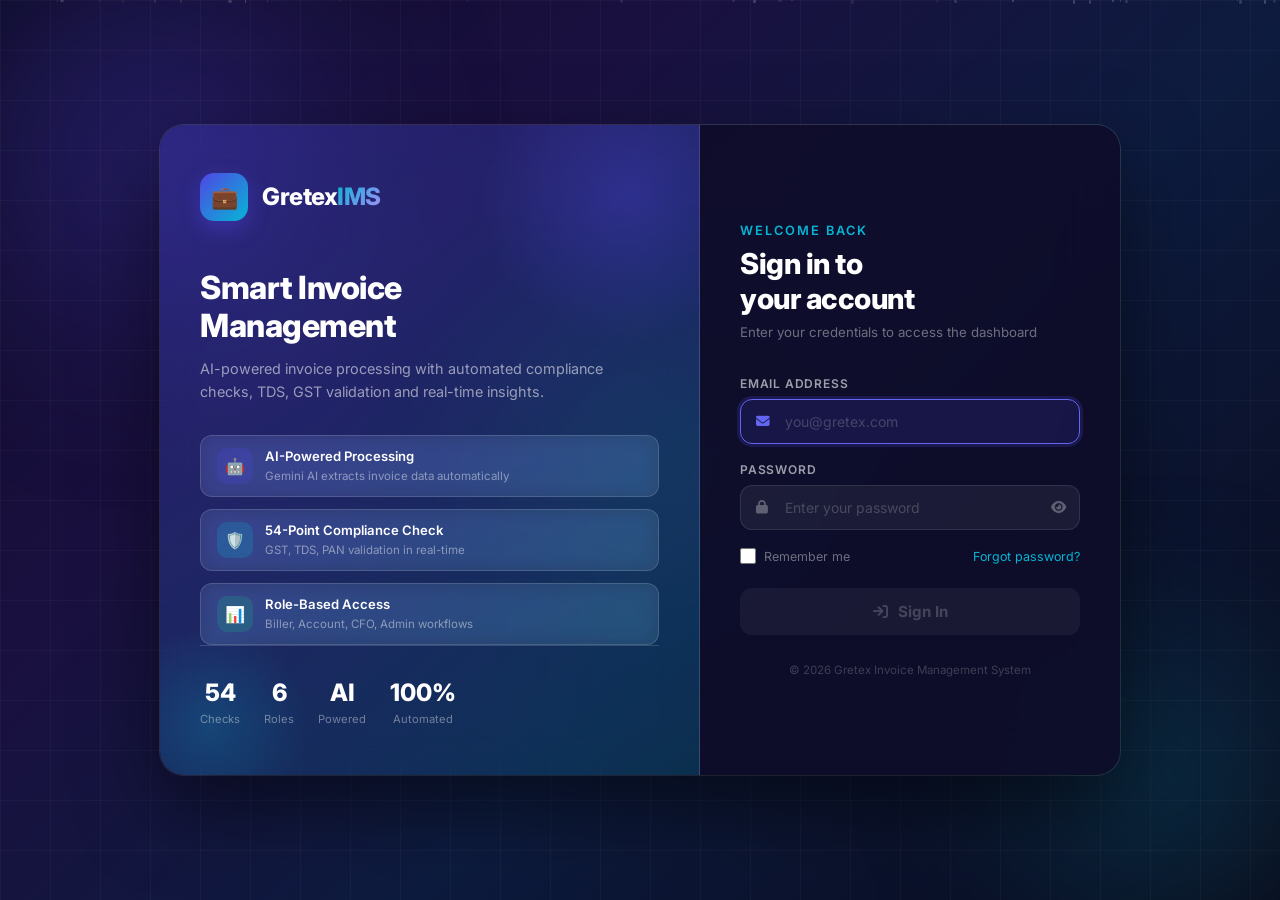
==== commit 6713ca49: "Add files via upload" ====
--- a/account.html
+++ b/account.html
@@ -1075,13 +1075,17 @@
       </tr>`).join("");
   },
 
-  async loadApprovalQueue() {
+  async loadApprovalQueue(isSilent = false) {
     const tbody = document.getElementById("queueBody");
-    tbody.innerHTML = `<tr><td colspan="9" class="text-center" style="padding:32px;color:var(--gray-400)"><i class="fa fa-spinner fa-spin"></i> Loading queue...</td></tr>`;
+    if (!isSilent && tbody) {
+      tbody.innerHTML = `<tr><td colspan="9" class="text-center" style="padding:32px;color:var(--gray-400)"><i class="fa fa-spinner fa-spin"></i> Loading queue...</td></tr>`;
+    }
 
     const res = await API.account.getQueue();
     if (!res?.success) {
-      tbody.innerHTML = `<tr><td colspan="9" class="text-center" style="padding:32px;color:var(--gray-400)">Failed to load queue.</td></tr>`;
+      if (!isSilent && tbody) {
+        tbody.innerHTML = `<tr><td colspan="9" class="text-center" style="padding:32px;color:var(--gray-400)">Failed to load queue.</td></tr>`;
+      }
       return;
     }
     Dashboard.queueData = (res.data.queue || []).map(item => {
--- a/css/style.css
+++ b/css/style.css
@@ -104,12 +104,15 @@
 /* ── Sidebar ── */
 .sidebar {
   width         : var(--sidebar-width);
-  min-height    : 100vh;
+  height        : 100vh;
+  height        : 100dvh;
+  max-height    : 100vh;
   background    : #1e2a3a;
   display       : flex;
   flex-direction: column;
   position      : fixed;
   top           : 0;
+  bottom        : 0;
   left          : 0;
   z-index       : 1000;
   transition    : var(--transition);
@@ -167,6 +170,7 @@
   gap            : 12px;
   overflow       : hidden;
   white-space    : nowrap;
+  flex-shrink    : 0;
 }
 
 .sidebar-logo .logo-icon {
@@ -196,23 +200,24 @@
 
 /* User Info */
 .sidebar-user {
-  padding   : 16px 20px;
+  padding   : 12px 20px;
   border-bottom: 1px solid rgba(255,255,255,0.08);
   display   : flex;
   align-items: center;
   gap       : 12px;
   overflow  : hidden;
   white-space: nowrap;
+  flex-shrink: 0;
 }
 
 .sidebar-user .user-avatar {
-  width          : 38px;
-  height         : 38px;
+  width          : 36px;
+  height         : 36px;
   border-radius  : 50%;
   display        : flex;
   align-items    : center;
   justify-content: center;
-  font-size      : 16px;
+  font-size      : 15px;
   font-weight    : 700;
   color          : var(--white);
   flex-shrink    : 0;
@@ -231,8 +236,29 @@
   margin-top : 1px;
 }
 
-/* Nav Menu */
-.sidebar-nav { padding: 12px 0; flex: 1; overflow-y: auto; }
+/* Nav Menu — Scrollable & Non-disruptive */
+.sidebar-nav {
+  padding       : 8px 0;
+  flex          : 1 1 0%;
+  min-height    : 0;
+  overflow-y    : auto;
+  overflow-x    : hidden;
+  overscroll-behavior: contain;
+}
+
+.sidebar-nav::-webkit-scrollbar {
+  width: 4px;
+}
+.sidebar-nav::-webkit-scrollbar-track {
+  background: transparent;
+}
+.sidebar-nav::-webkit-scrollbar-thumb {
+  background: rgba(255, 255, 255, 0.16);
+  border-radius: 4px;
+}
+.sidebar-nav::-webkit-scrollbar-thumb:hover {
+  background: rgba(255, 255, 255, 0.32);
+}
 
 .nav-section-title {
   font-size     : 0.65rem;
@@ -240,7 +266,7 @@
   color         : var(--gray-600);
   text-transform: uppercase;
   letter-spacing: 1px;
-  padding       : 12px 20px 6px;
+  padding       : 10px 20px 4px;
   white-space   : nowrap;
   overflow      : hidden;
 }
@@ -249,7 +275,7 @@
   display        : flex;
   align-items    : center;
   gap            : 12px;
-  padding        : 10px 20px;
+  padding        : 8px 20px;
   color          : var(--gray-400);
   cursor         : pointer;
   transition     : var(--transition);
@@ -257,7 +283,7 @@
   white-space    : nowrap;
   overflow       : hidden;
   position       : relative;
-  font-size      : 0.875rem;
+  font-size      : 0.86rem;
   font-weight    : 400;
 }
 
@@ -304,10 +330,14 @@
 
 /* Sidebar Footer */
 .sidebar-footer {
-  padding     : 16px 20px;
+  padding     : 12px 20px;
   border-top  : 1px solid rgba(255,255,255,0.08);
   white-space : nowrap;
   overflow    : hidden;
+  flex-shrink : 0;
+  margin-top  : auto;
+  background  : #1e2a3a;
+  z-index     : 2;
 }
 
 .sidebar-footer .logout-btn {
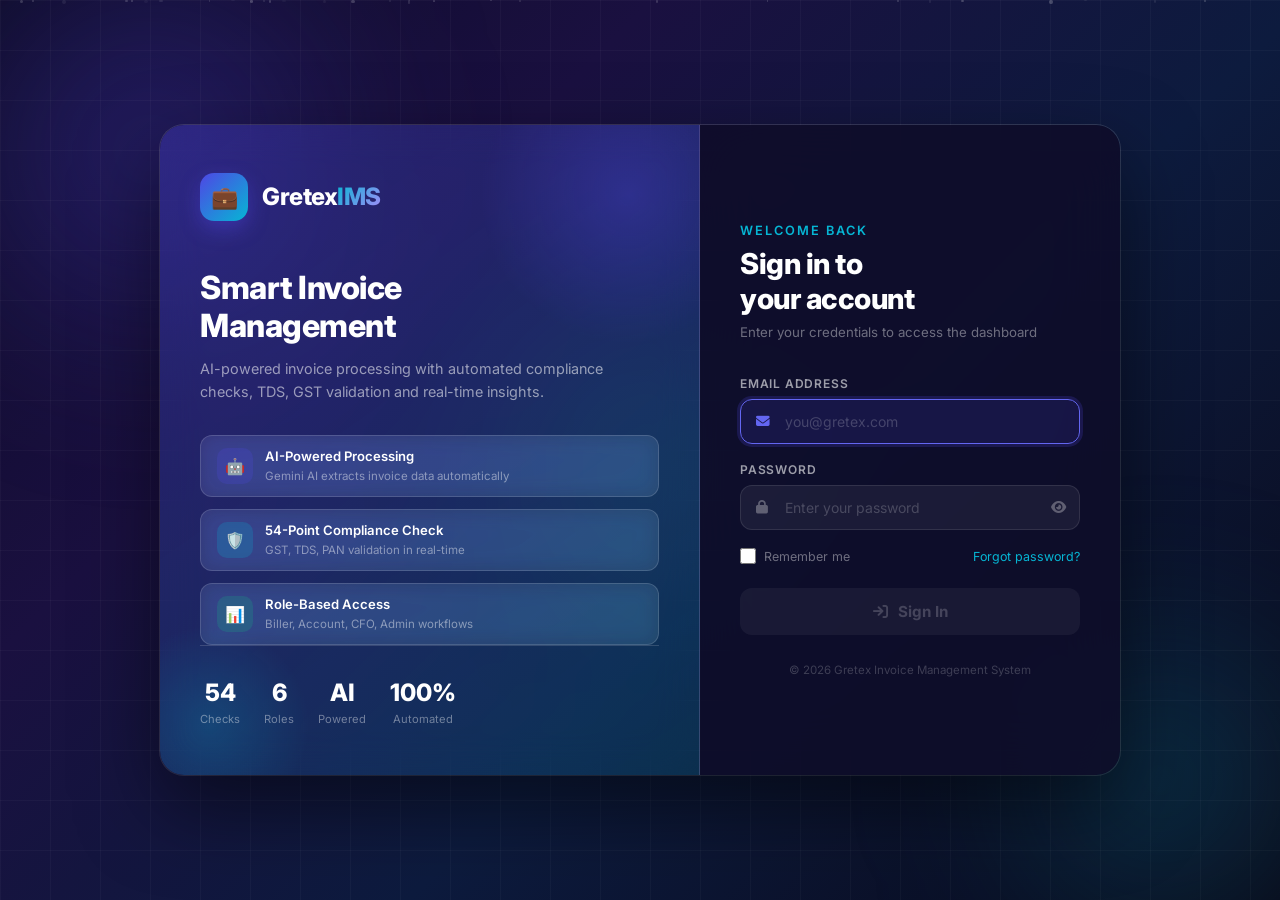
==== commit 8e4fcc15: "Add files via upload" ====
--- a/account.html
+++ b/account.html
@@ -862,11 +862,11 @@
   },
 
   async init() {
-    if (!Auth.requireRole("Account")) return;
+    if (!Auth.requireRole("Account")) return; AppLoader.show();
     Header.render("Dashboard");
     Sidebar.init("dashboard");
 
-    await Dashboard.loadDashboardData();
+    try { await Dashboard.loadDashboardData(); } finally { AppLoader.finish(); }
 
     const hash = window.location.hash.replace("#", "");
     if (hash) Dashboard.showSection(hash);
--- a/css/style.css
+++ b/css/style.css
@@ -944,6 +944,195 @@
 }
 
 /* ══════════════════════════════════════════
+   SMART APP INITIALIZER / SPLASH LOADER
+══════════════════════════════════════════ */
+.smart-app-loader {
+  position       : fixed;
+  inset          : 0;
+  background     : linear-gradient(135deg, #090d16 0%, #0f172a 50%, #1e1b4b 100%);
+  z-index        : 999999;
+  display        : flex;
+  align-items    : center;
+  justify-content: center;
+  padding        : 20px;
+  opacity        : 1;
+  transform      : scale(1);
+  transition     : opacity 0.45s cubic-bezier(0.4, 0, 0.2, 1), transform 0.45s cubic-bezier(0.4, 0, 0.2, 1);
+}
+
+.smart-app-loader.fade-out {
+  opacity       : 0;
+  transform     : scale(1.03);
+  pointer-events: none;
+}
+
+.smart-loader-card {
+  width         : 100%;
+  max-width     : 440px;
+  background    : rgba(30, 41, 59, 0.7);
+  backdrop-filter: blur(20px);
+  -webkit-backdrop-filter: blur(20px);
+  border        : 1px solid rgba(255, 255, 255, 0.12);
+  border-radius : 20px;
+  padding       : 36px 32px;
+  text-align    : center;
+  box-shadow    : 0 24px 60px rgba(0, 0, 0, 0.5), 0 0 40px rgba(99, 102, 241, 0.15);
+  display       : flex;
+  flex-direction: column;
+  align-items   : center;
+}
+
+.smart-loader-brand {
+  position     : relative;
+  width        : 72px;
+  height       : 72px;
+  margin-bottom: 16px;
+  display      : flex;
+  align-items  : center;
+  justify-content: center;
+}
+
+.smart-loader-glow {
+  position     : absolute;
+  inset        : -6px;
+  border-radius: 22px;
+  background   : linear-gradient(135deg, #4f46e5, #06b6d4);
+  filter       : blur(12px);
+  opacity      : 0.65;
+  animation    : pulseGlow 2.5s infinite ease-in-out;
+}
+
+.smart-loader-icon {
+  position     : relative;
+  width        : 100%;
+  height       : 100%;
+  border-radius: 18px;
+  background   : linear-gradient(135deg, #4f46e5, #3b82f6);
+  display      : flex;
+  align-items  : center;
+  justify-content: center;
+  font-size    : 32px;
+  color        : #ffffff;
+  box-shadow   : inset 0 1px 1px rgba(255, 255, 255, 0.3);
+}
+
+.smart-loader-title {
+  font-size    : 1.25rem;
+  font-weight  : 800;
+  color        : #ffffff;
+  letter-spacing: -0.3px;
+  margin-bottom: 20px;
+}
+
+.smart-loader-user {
+  width        : 100%;
+  background   : rgba(15, 23, 42, 0.6);
+  border       : 1px solid rgba(255, 255, 255, 0.08);
+  border-radius: 14px;
+  padding      : 12px 16px;
+  display      : flex;
+  align-items  : center;
+  gap          : 12px;
+  margin-bottom: 24px;
+  text-align   : left;
+}
+
+.smart-loader-avatar {
+  width        : 40px;
+  height       : 40px;
+  border-radius: 50%;
+  display      : flex;
+  align-items  : center;
+  justify-content: center;
+  font-size    : 15px;
+  font-weight  : 700;
+  color        : #fff;
+  flex-shrink  : 0;
+  box-shadow   : 0 2px 8px rgba(0, 0, 0, 0.2);
+}
+
+.smart-loader-user-info {
+  flex         : 1;
+  min-width    : 0;
+}
+
+.smart-loader-greeting {
+  font-size    : 0.85rem;
+  color        : #cbd5e1;
+  white-space  : nowrap;
+  overflow     : hidden;
+  text-overflow: ellipsis;
+}
+
+.smart-loader-greeting strong {
+  color        : #ffffff;
+}
+
+.smart-loader-badge {
+  display      : inline-block;
+  font-size    : 0.72rem;
+  font-weight  : 700;
+  padding      : 2px 8px;
+  border-radius: 6px;
+  margin-top   : 3px;
+}
+
+.smart-loader-progress-box {
+  width        : 100%;
+}
+
+.smart-loader-track {
+  width        : 100%;
+  height       : 7px;
+  background   : rgba(255, 255, 255, 0.08);
+  border-radius: 10px;
+  overflow     : hidden;
+  position     : relative;
+  margin-bottom: 10px;
+}
+
+.smart-loader-fill {
+  height       : 100%;
+  border-radius: 10px;
+  background   : linear-gradient(90deg, #4f46e5, #06b6d4, #10b981);
+  background-size: 200% 100%;
+  animation    : gradientMove 2s linear infinite;
+  transition   : width 0.4s ease;
+}
+
+.smart-loader-status-row {
+  display      : flex;
+  justify-content: space-between;
+  align-items  : center;
+  font-size    : 0.76rem;
+  color        : #94a3b8;
+}
+
+.smart-loader-status {
+  display      : flex;
+  align-items  : center;
+  gap          : 6px;
+  color        : #cbd5e1;
+  font-weight  : 500;
+}
+
+.smart-loader-percent {
+  font-weight  : 700;
+  color        : #38bdf8;
+  font-variant-numeric: tabular-nums;
+}
+
+@keyframes pulseGlow {
+  0%, 100% { opacity: 0.45; transform: scale(0.98); }
+  50%      { opacity: 0.85; transform: scale(1.05); }
+}
+
+@keyframes gradientMove {
+  0%   { background-position: 0% 50%; }
+  100% { background-position: 200% 50%; }
+}
+
+/* ══════════════════════════════════════════
    ALERTS / TOASTS
 ══════════════════════════════════════════ */
 .toast-container {
